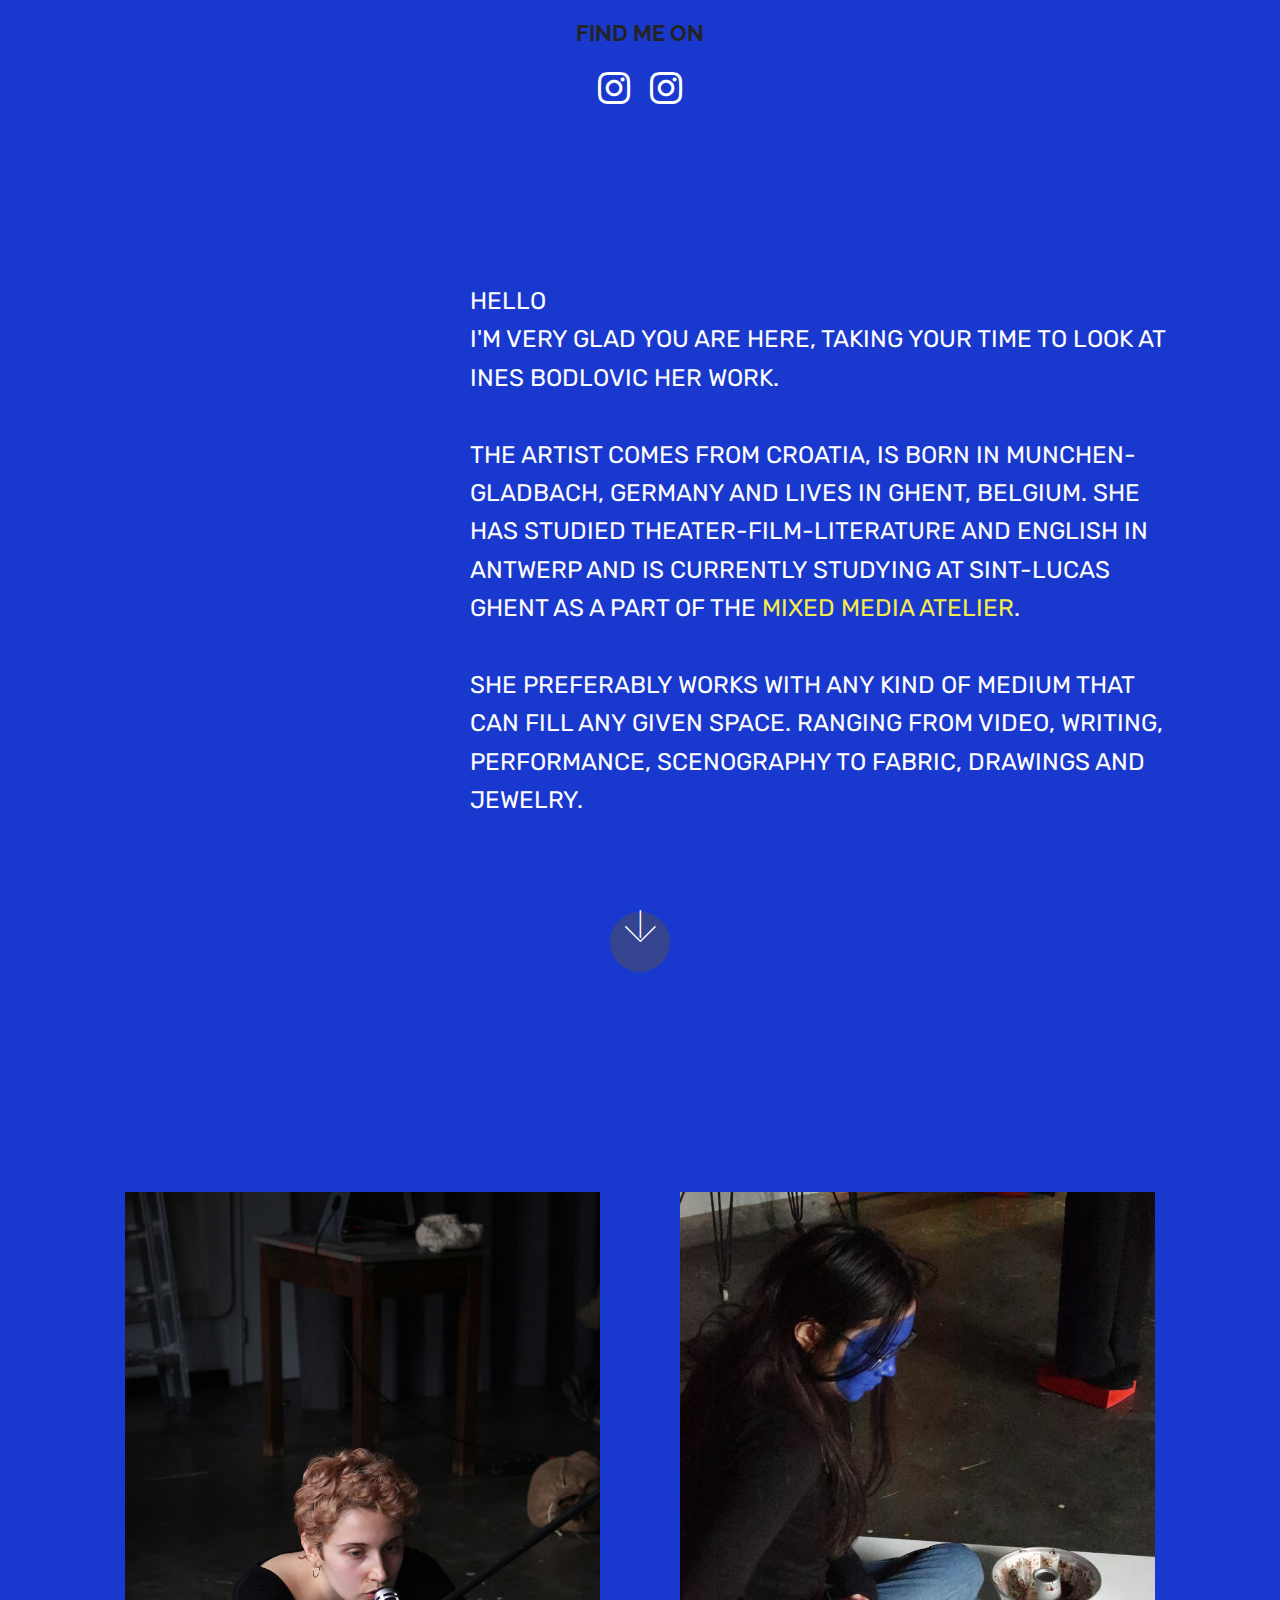
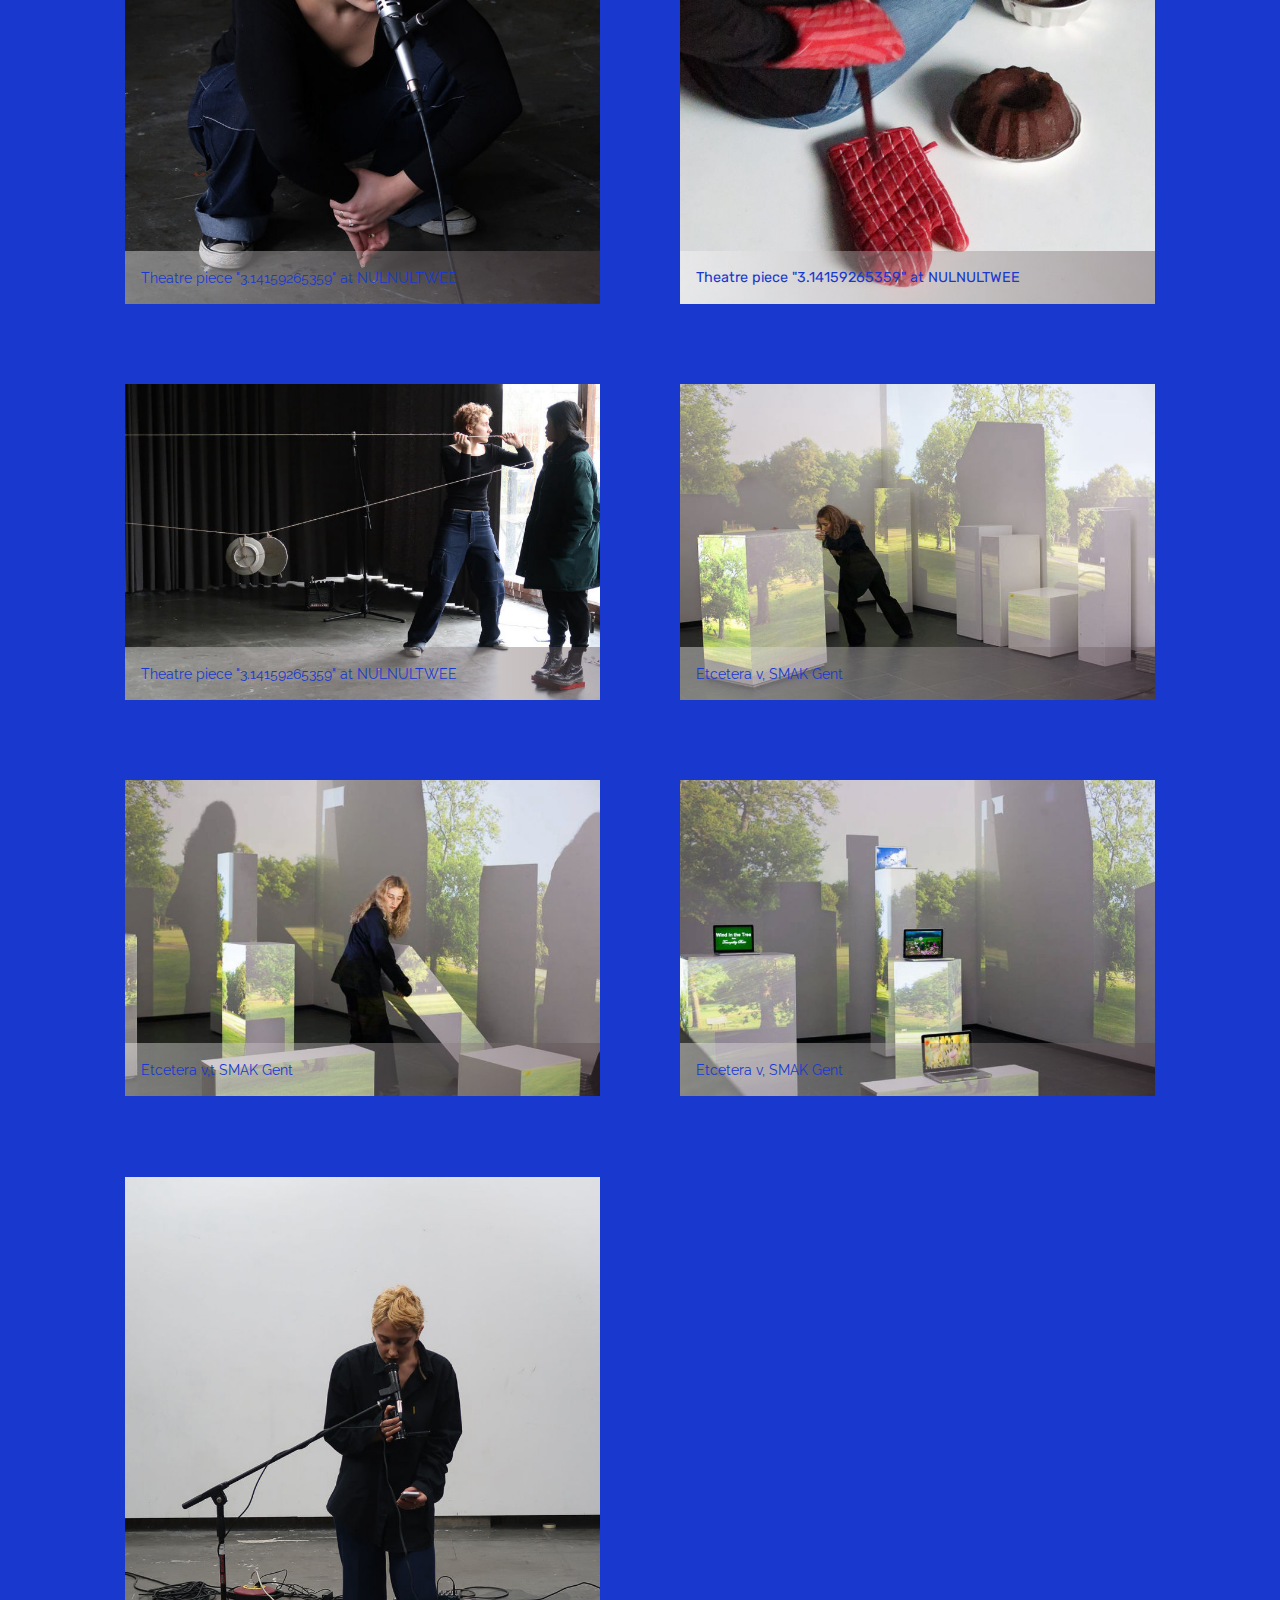
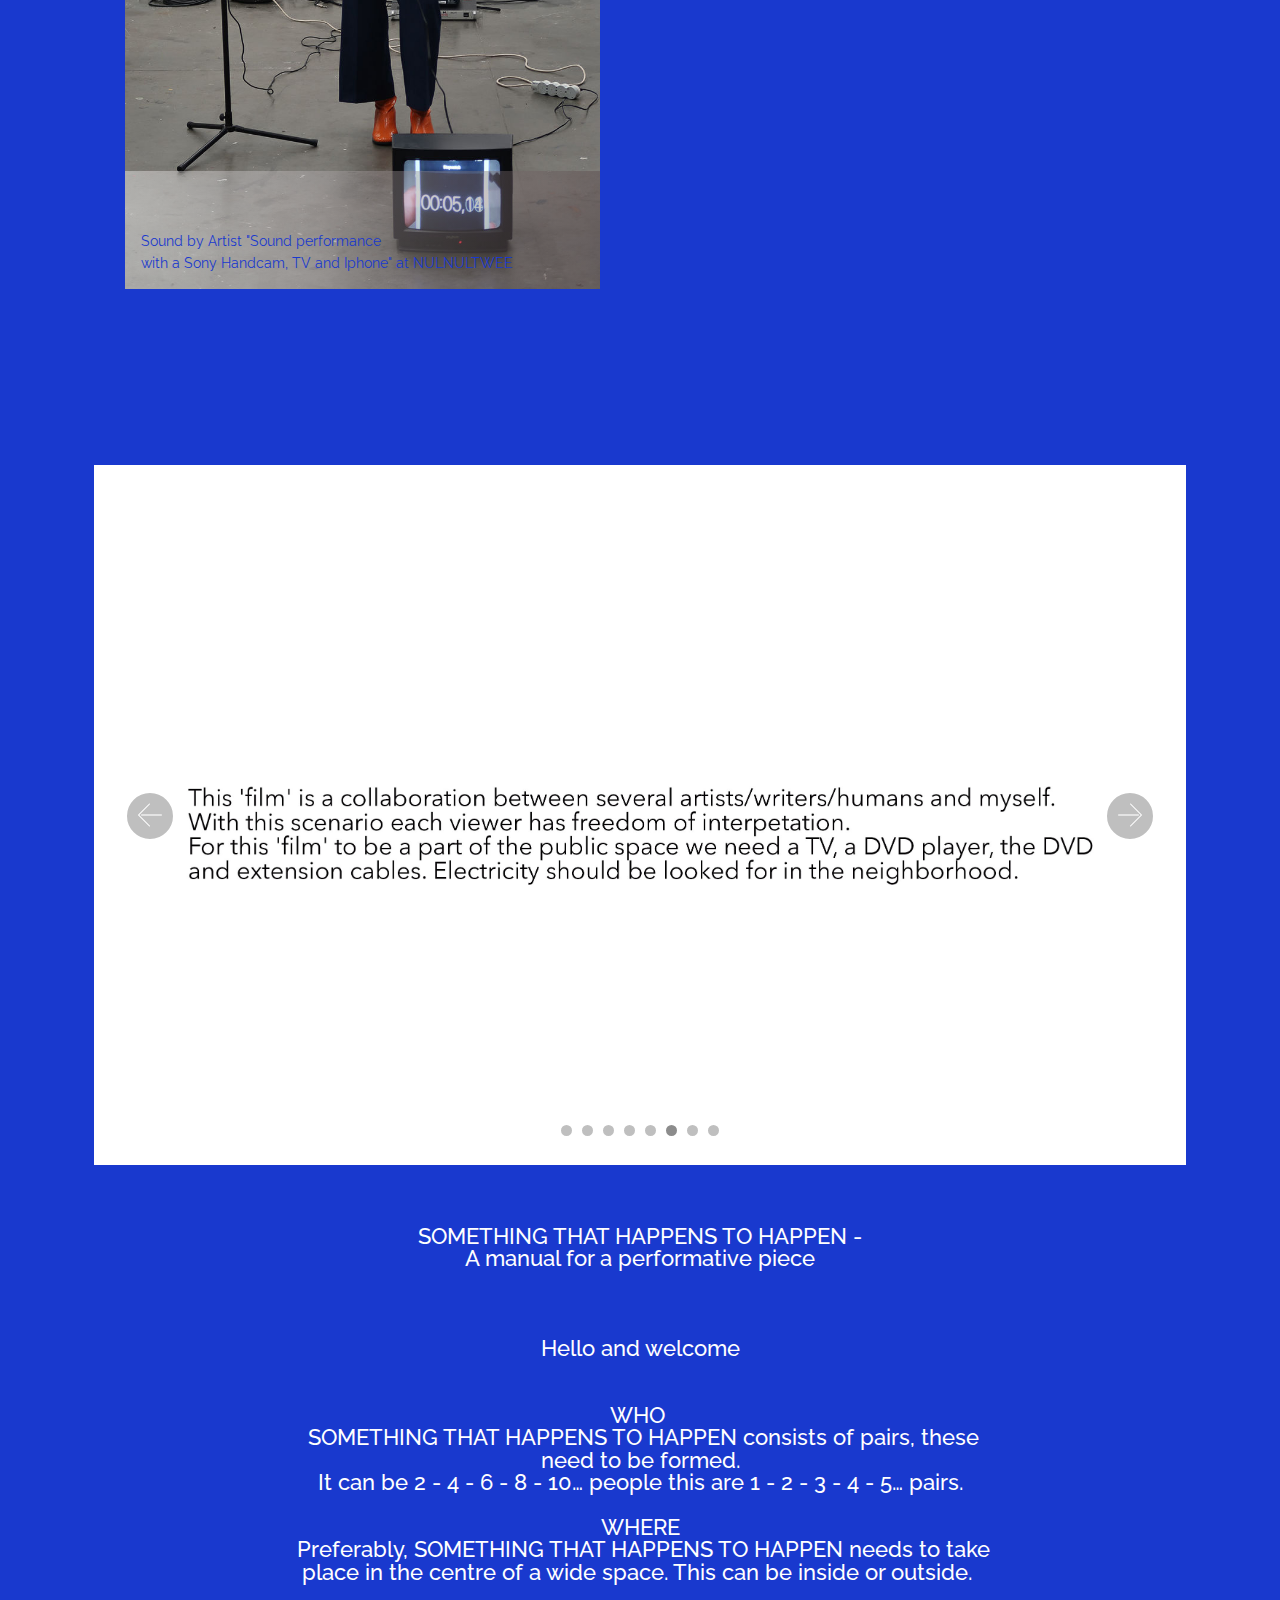
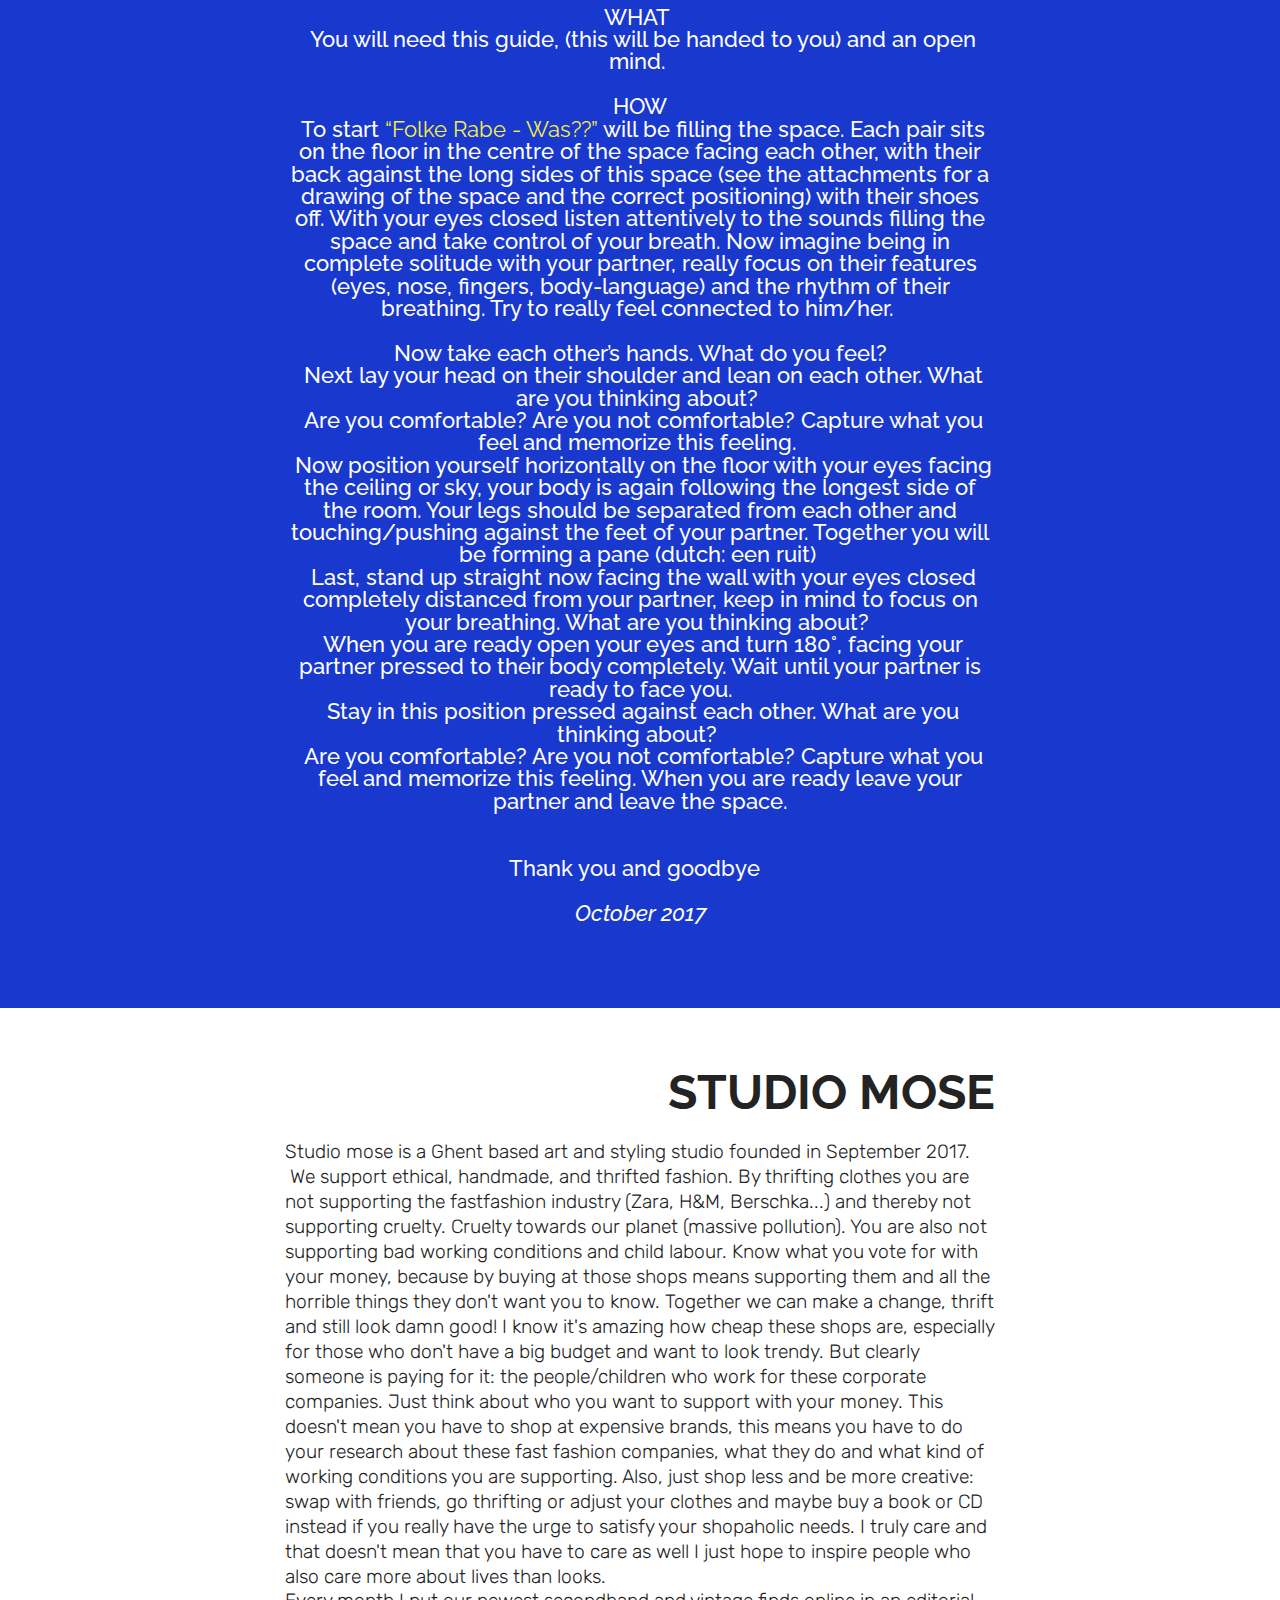
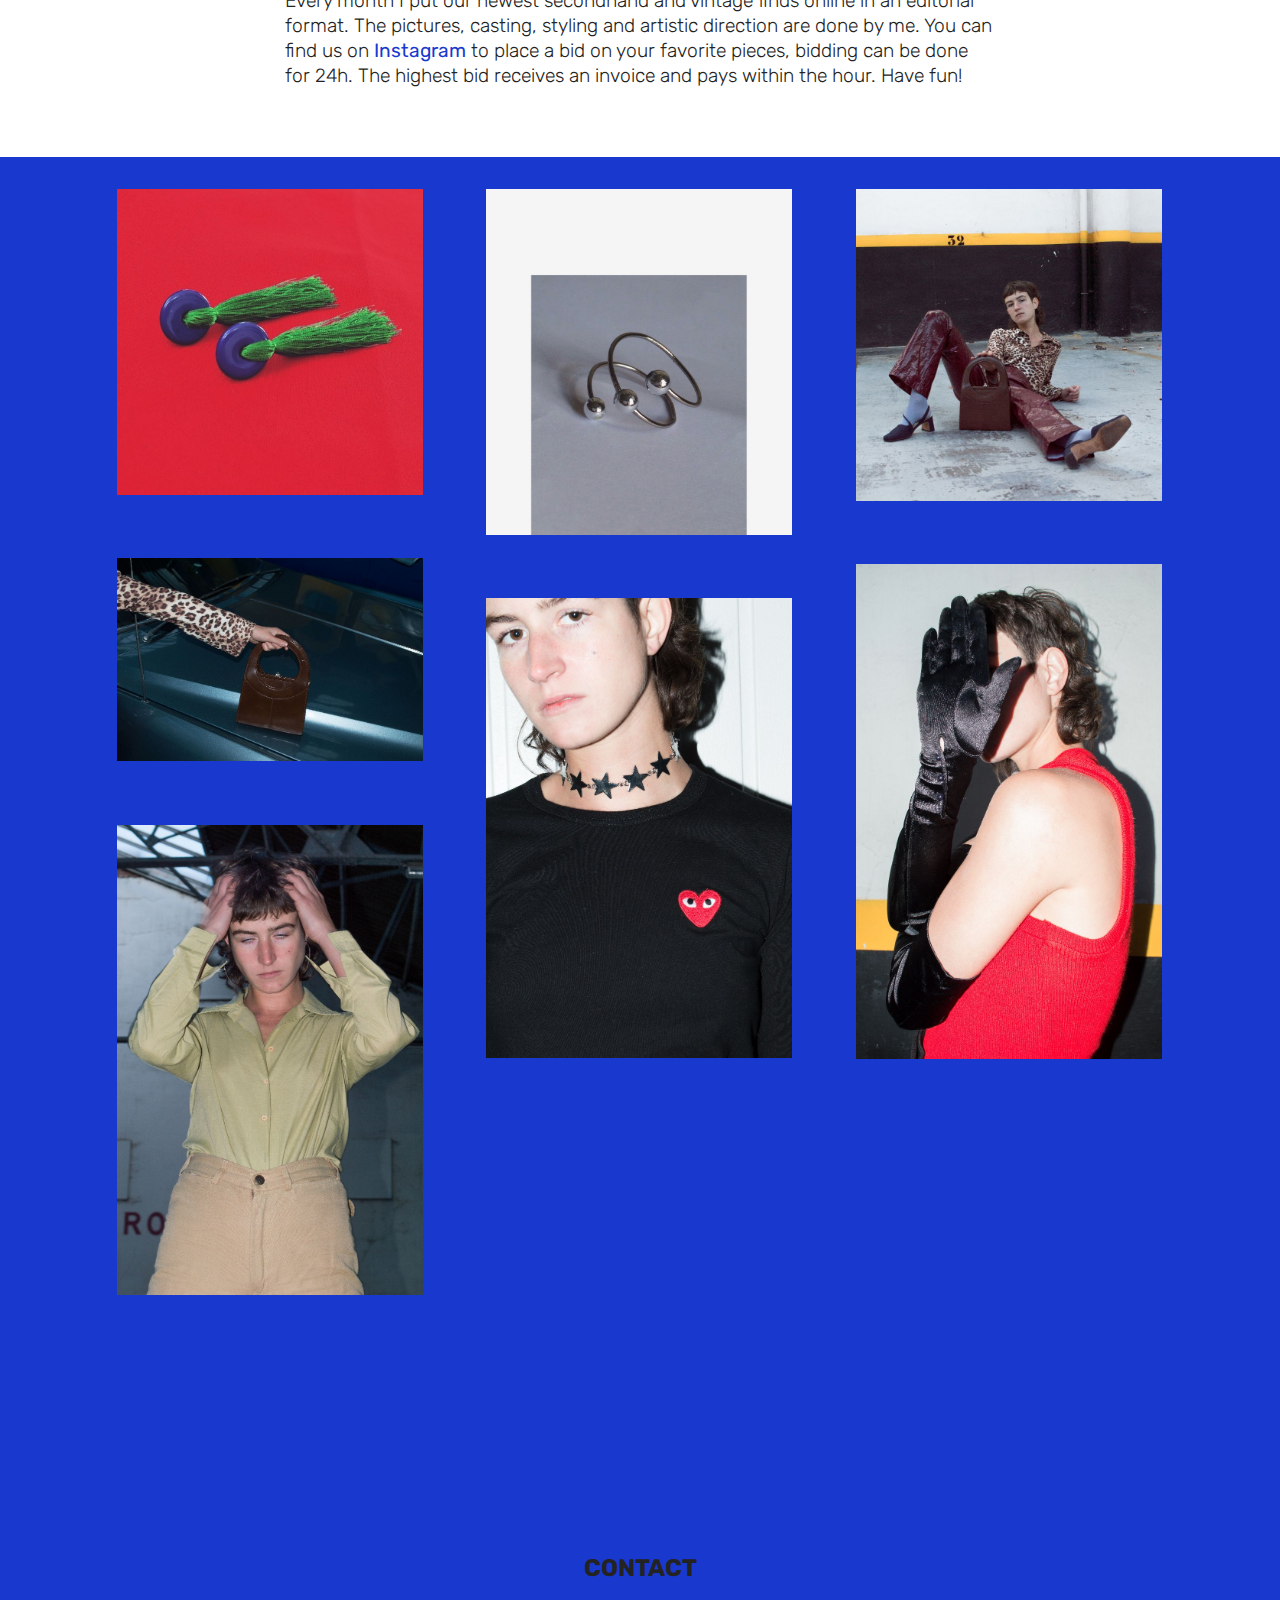
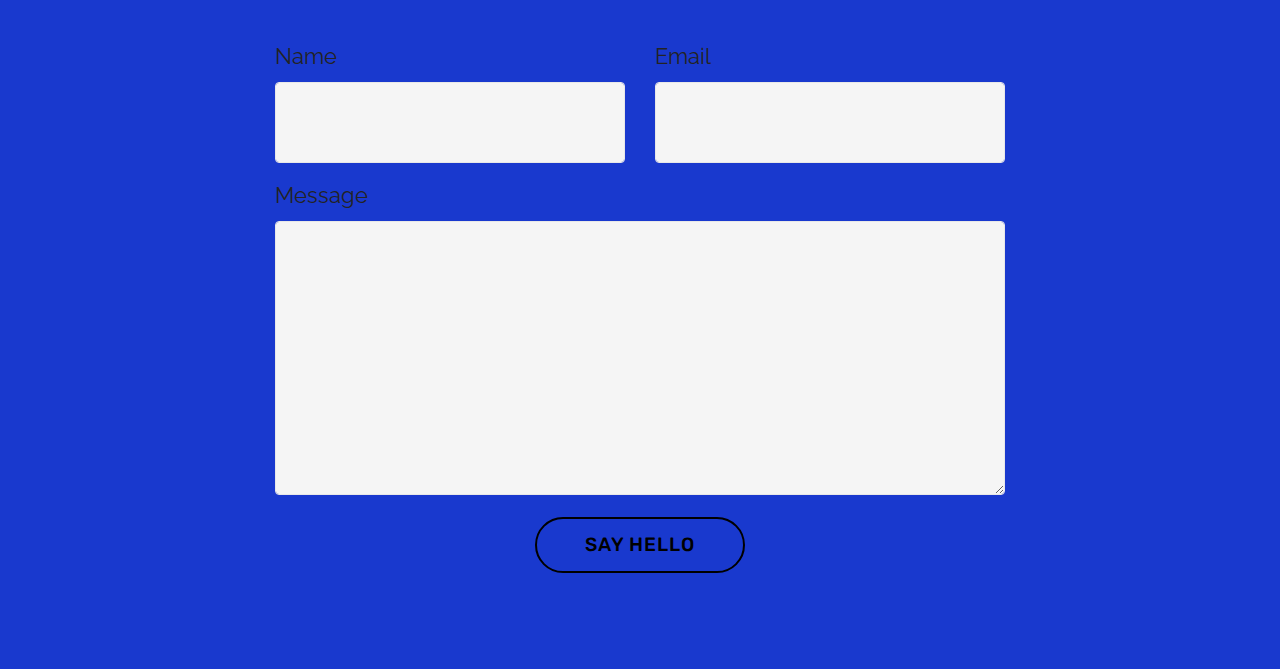
==== index.html @ 56648a01 "create github pages" ====
<!DOCTYPE html>
<html >
<head>
  <!-- Site made with Mobirise Website Builder v4.6.6, https://mobirise.com -->
  <meta charset="UTF-8">
  <meta http-equiv="X-UA-Compatible" content="IE=edge">
  <meta name="generator" content="Mobirise v4.6.6, mobirise.com">
  <meta name="viewport" content="width=device-width, initial-scale=1, minimum-scale=1">
  <link rel="shortcut icon" href="assets/images/logo4.png" type="image/x-icon">
  <meta name="description" content="">
  <title>Home</title>
  <link rel="stylesheet" href="assets/web/assets/mobirise-icons/mobirise-icons.css">
  <link rel="stylesheet" href="assets/tether/tether.min.css">
  <link rel="stylesheet" href="assets/bootstrap/css/bootstrap.min.css">
  <link rel="stylesheet" href="assets/bootstrap/css/bootstrap-grid.min.css">
  <link rel="stylesheet" href="assets/bootstrap/css/bootstrap-reboot.min.css">
  <link rel="stylesheet" href="assets/socicon/css/styles.css">
  <link rel="stylesheet" href="assets/theme/css/style.css">
  <link rel="stylesheet" href="assets/gallery/style.css">
  <link rel="stylesheet" href="assets/mobirise/css/mbr-additional.css" type="text/css">
  
  
  
</head>
<body>

<!-- Google Analytics -->
<!-- Global site tag (gtag.js) - Google Analytics -->
<script async src="https://www.googletagmanager.com/gtag/js?id=UA-115319842-1"></script>
<script>
  window.dataLayer = window.dataLayer || [];
  function gtag(){dataLayer.push(arguments);}
  gtag('js', new Date());

  gtag('config', 'UA-115319842-1');
</script>

<!-- /Google Analytics -->


  <section class="cid-qA8oO1iUuz" id="social-buttons2-r">

    

    

    <div class="container">
        <div class="media-container-row">
            <div class="col-md-8 align-center">
                <h2 class="pb-3 mbr-fonts-style display-7">
                    <br><strong>FIND ME ON</strong></h2>
                <div class="social-list pl-0 mb-0">
                    <a href="https://www.instagram.com/inesbodlovic/" target="_blank">
                        <span class="px-2 mbr-iconfont mbr-iconfont-social socicon-instagram socicon"></span>
                    </a>
                    <a href="https://www.instagram.com/studiomose/" target="_blank">
                        <span class="px-2 mbr-iconfont mbr-iconfont-social socicon-instagram socicon"></span>
                    </a>
                    <a href="https://instagram.com/mobirise" target="_blank">
                        
                    </a>
                    <a href="https://www.youtube.com/c/mobirise" target="_blank">
                        
                    </a>
                    <a href="https://plus.google.com/u/0/+Mobirise" target="_blank">
                        
                    </a>
                    <a href="https://www.behance.net/Mobirise" target="_blank">
                        
                    </a>
                </div>
            </div>
        </div>
    </div>
</section>

<section class="engine"><a href="https://mobirise.ws/i">build own website</a></section><section class="header10 cid-qA8nfMpAdl mbr-fullscreen" id="header10-p">

    

    

    <div class="container">
        <div class="media-container-column mbr-white col-lg-8 col-md-10 ml-auto">
            
            
            <p class="mbr-text align-right pb-3 mbr-fonts-style display-5">HELLO<br>I'M VERY GLAD YOU ARE HERE, TAKING YOUR TIME TO LOOK AT INES BODLOVIC HER WORK.  <br><br>THE ARTIST COMES FROM CROATIA, IS BORN IN MUNCHEN-GLADBACH, GERMANY AND LIVES IN GHENT, BELGIUM. SHE HAS STUDIED THEATER-FILM-LITERATURE AND ENGLISH IN ANTWERP AND IS CURRENTLY STUDYING AT SINT-LUCAS GHENT AS A PART OF THE <a href="http://www.lucamixedmediagent.be/" target="_blank" class="text-success">MIXED MEDIA ATELIER</a>. <br><br>SHE PREFERABLY WORKS WITH ANY KIND OF MEDIUM THAT CAN FILL ANY GIVEN SPACE. RANGING FROM VIDEO, WRITING, PERFORMANCE, SCENOGRAPHY TO FABRIC, DRAWINGS AND JEWELRY.&nbsp;</p>
            
        </div>
    </div>

    <div class="mbr-arrow hidden-sm-down" aria-hidden="true">
        <a href="#next">
            <i class="mbri-down mbr-iconfont"></i>
        </a>
    </div>
</section>

<section class="mbr-gallery mbr-slider-carousel cid-qMdakznglM" id="gallery2-y">

    

    <div class="container">
        <div><!-- Filter --><!-- Gallery --><div class="mbr-gallery-row"><div class="mbr-gallery-layout-default"><div><div><div class="mbr-gallery-item mbr-gallery-item--p5" data-video-url="false" data-tags="Animated"><div href="#lb-gallery2-y" data-slide-to="0" data-toggle="modal"><img src="assets/images/juryjanuari3-800x1200.jpg" alt=""><span class="icon-focus"></span><span class="mbr-gallery-title mbr-fonts-style display-7">Theatre piece "3.14159265359" at NULNULTWEE</span></div></div><div class="mbr-gallery-item mbr-gallery-item--p5" data-video-url="false" data-tags="Animated"><div href="#lb-gallery2-y" data-slide-to="1" data-toggle="modal"><img src="assets/images/juryjanuari2-800x1200.jpg" alt=""><span class="icon-focus"></span><span class="mbr-gallery-title mbr-fonts-style display-5">Theatre piece "3.14159265359" at NULNULTWEE</span></div></div><div class="mbr-gallery-item mbr-gallery-item--p5" data-video-url="false" data-tags="Animated"><div href="#lb-gallery2-y" data-slide-to="2" data-toggle="modal"><img src="assets/images/juryjanuari-800x533.jpg" alt=""><span class="icon-focus"></span><span class="mbr-gallery-title mbr-fonts-style display-7">Theatre piece "3.14159265359" at NULNULTWEE</span></div></div><div class="mbr-gallery-item mbr-gallery-item--p5" data-video-url="false" data-tags="Animated"><div href="#lb-gallery2-y" data-slide-to="3" data-toggle="modal"><img src="assets/images/smak1-800x533.jpg" alt=""><span class="icon-focus"></span><span class="mbr-gallery-title mbr-fonts-style display-7">Etcetera v, SMAK Gent</span></div></div><div class="mbr-gallery-item mbr-gallery-item--p5" data-video-url="false" data-tags="Animated"><div href="#lb-gallery2-y" data-slide-to="4" data-toggle="modal"><img src="assets/images/smak2-800x533.jpg" alt=""><span class="icon-focus"></span><span class="mbr-gallery-title mbr-fonts-style display-7">Etcetera v,t SMAK Gent</span></div></div><div class="mbr-gallery-item mbr-gallery-item--p5" data-video-url="false" data-tags="Animated"><div href="#lb-gallery2-y" data-slide-to="5" data-toggle="modal"><img src="assets/images/smak3-800x533.jpg" alt=""><span class="icon-focus"></span><span class="mbr-gallery-title mbr-fonts-style display-7">Etcetera v, SMAK Gent</span></div></div><div class="mbr-gallery-item mbr-gallery-item--p5" data-video-url="false" data-tags="Animated"><div href="#lb-gallery2-y" data-slide-to="6" data-toggle="modal"><img src="assets/images/sba-800x1200.jpg" alt=""><span class="icon-focus"></span><span class="mbr-gallery-title mbr-fonts-style display-7"><br><br>Sound by Artist "Sound performance <br>with a Sony Handcam, TV and Iphone" at NULNULTWEE</span></div></div></div></div><div class="clearfix"></div></div></div><!-- Lightbox --><div data-app-prevent-settings="" class="mbr-slider modal fade carousel slide" tabindex="-1" data-keyboard="true" data-interval="false" id="lb-gallery2-y"><div class="modal-dialog"><div class="modal-content"><div class="modal-body"><div class="carousel-inner"><div class="carousel-item"><img src="assets/images/juryjanuari3.jpg" alt=""></div><div class="carousel-item"><img src="assets/images/juryjanuari2.jpg" alt=""></div><div class="carousel-item"><img src="assets/images/juryjanuari.jpg" alt=""></div><div class="carousel-item"><img src="assets/images/smak1.jpg" alt=""></div><div class="carousel-item"><img src="assets/images/smak2.jpg" alt=""></div><div class="carousel-item"><img src="assets/images/smak3.jpg" alt=""></div><div class="carousel-item active"><img src="assets/images/sba.jpg" alt=""></div></div><a class="carousel-control carousel-control-prev" role="button" data-slide="prev" href="#lb-gallery2-y"><span class="mbri-left mbr-iconfont" aria-hidden="true"></span><span class="sr-only">Previous</span></a><a class="carousel-control carousel-control-next" role="button" data-slide="next" href="#lb-gallery2-y"><span class="mbri-right mbr-iconfont" aria-hidden="true"></span><span class="sr-only">Next</span></a><a class="close" href="#" role="button" data-dismiss="modal"><span class="sr-only">Close</span></a></div></div></div></div></div>
    </div>

</section>

<section class="carousel slide cid-qA8peJsNyT" data-interval="false" id="slider2-t">

    
    <div class="container content-slider">
        <div class="content-slider-wrap">
            <div><div class="mbr-slider slide carousel" data-pause="true" data-keyboard="false" data-ride="false" data-interval="false"><ol class="carousel-indicators"><li data-app-prevent-settings="" data-target="#slider2-t" data-slide-to="0"></li><li data-app-prevent-settings="" data-target="#slider2-t" data-slide-to="1"></li><li data-app-prevent-settings="" data-target="#slider2-t" data-slide-to="2"></li><li data-app-prevent-settings="" data-target="#slider2-t" data-slide-to="3"></li><li data-app-prevent-settings="" data-target="#slider2-t" data-slide-to="4"></li><li data-app-prevent-settings="" data-target="#slider2-t" class=" active" data-slide-to="5"></li><li data-app-prevent-settings="" data-target="#slider2-t" data-slide-to="6"></li><li data-app-prevent-settings="" data-target="#slider2-t" data-slide-to="7"></li></ol><div class="carousel-inner" role="listbox"><div class="carousel-item slider-fullscreen-image" data-bg-video-slide="false" style="background-image: url(assets/images/pinkjuist.jpg);"><div class="container container-slide"><div class="image_wrapper"><img src="assets/images/pinkjuist.jpg"><div class="carousel-caption justify-content-center"><div class="col-10 align-center"></div></div></div></div></div><div class="carousel-item slider-fullscreen-image" data-bg-video-slide="false" style="background-image: url(assets/images/publicspace.jpg);"><div class="container container-slide"><div class="image_wrapper"><img src="assets/images/publicspace.jpg"><div class="carousel-caption justify-content-center"><div class="col-10 align-center"></div></div></div></div></div><div class="carousel-item slider-fullscreen-image" data-bg-video-slide="false" style="background-image: url(assets/images/poly.jpg);"><div class="container container-slide"><div class="image_wrapper"><img src="assets/images/poly.jpg"><div class="carousel-caption justify-content-center"><div class="col-10 align-center"></div></div></div></div></div><div class="carousel-item slider-fullscreen-image" data-bg-video-slide="false" style="background-image: url(assets/images/asculpt-4.jpg);"><div class="container container-slide"><div class="image_wrapper"><img src="assets/images/asculpt-4.jpg"><div class="carousel-caption justify-content-center"><div class="col-10 align-center"></div></div></div></div></div><div class="carousel-item slider-fullscreen-image" data-bg-video-slide="https://www.youtube.com/watch?v=MtlwwwKR7YM&amp;t=4s"><div class="mbr-overlay" style="opacity: 0; background-color: rgb(25, 57, 206);"></div><div class="container container-slide"><div class="image_wrapper"><img src="assets/images/2.jpg" style="opacity: 0;"><div class="carousel-caption justify-content-center"><div class="col-10 align-center"></div></div></div></div></div><div class="carousel-item slider-fullscreen-image active" data-bg-video-slide="false" style="background-image: url(assets/images/thisfilm-3.jpg);"><div class="container container-slide"><div class="image_wrapper"><img src="assets/images/thisfilm-3.jpg"><div class="carousel-caption justify-content-center"><div class="col-10 align-center"></div></div></div></div></div><div class="carousel-item slider-fullscreen-image" data-bg-video-slide="false" style="background-image: url(assets/images/bran.jpg);"><div class="container container-slide"><div class="image_wrapper"><div class="mbr-overlay" style="opacity: 0; background-color: rgb(25, 57, 206);"></div><img src="assets/images/bran.jpg"><div class="carousel-caption justify-content-center"><div class="col-10 align-center"></div></div></div></div></div><div class="carousel-item slider-fullscreen-image" data-bg-video-slide="false" style="background-image: url(assets/images/onions-2.jpg);"><div class="container container-slide"><div class="image_wrapper"><div class="mbr-overlay" style="opacity: 0; background-color: rgb(25, 57, 206);"></div><img src="assets/images/onions-2.jpg"><div class="carousel-caption justify-content-center"><div class="col-10 align-center"></div></div></div></div></div></div><a data-app-prevent-settings="" class="carousel-control carousel-control-prev" role="button" data-slide="prev" href="#slider2-t"><span aria-hidden="true" class="mbri-left mbr-iconfont"></span><span class="sr-only">Previous</span></a><a data-app-prevent-settings="" class="carousel-control carousel-control-next" role="button" data-slide="next" href="#slider2-t"><span aria-hidden="true" class="mbri-right mbr-iconfont"></span><span class="sr-only">Next</span></a></div></div> 
        </div>
    </div>
</section>

<section class="mbr-section content4 cid-qA8nPBteeD" id="content4-q">

    

    <div class="container">
        <div class="media-container-row">
            <div class="title col-12 col-md-8">
                <h2 class="align-center pb-3 mbr-fonts-style display-7">SOMETHING THAT HAPPENS TO HAPPEN -<div>A manual for a performative piece</div><div><br></div><div><br></div><div><br></div><div>Hello and welcome</div><div><br></div><div><br></div><div>WHO&nbsp;</div><div>&nbsp;SOMETHING THAT HAPPENS TO HAPPEN consists of pairs, these need to be formed.</div><div>&nbsp;It can be 2 - 4 - 6 - 8 - 10… people this are 1 - 2 - 3 - 4 - 5… pairs.&nbsp;</div><div><span class="Apple-tab-span" style="white-space:pre">	</span></div><div>WHERE</div><div>&nbsp;Preferably, SOMETHING THAT HAPPENS TO HAPPEN needs to take place in the centre of a wide space. This can be inside or outside.&nbsp;</div><div><br></div><div>WHAT&nbsp;</div><div>&nbsp;You will need this guide, (this will be handed to you) and an open mind.&nbsp;</div><div><br></div><div>HOW</div><div>&nbsp;To start <a href="https://www.youtube.com/watch?v=0JFs5-XgrC0" target="_blank" class="text-success">“Folke Rabe - Was??”</a> will be filling the space. Each pair sits on the floor in the centre of the space facing each other, with their back against the long sides of this space (see the attachments for a drawing of the space and the correct positioning) with their shoes off. With your eyes closed listen attentively to the sounds filling the space and take control of your breath. Now imagine being in complete solitude with your partner, really focus on their features (eyes, nose, fingers, body-language) and the rhythm of their breathing. Try to really feel connected to him/her.&nbsp;</div><div><span class="Apple-tab-span" style="white-space:pre">	</span></div><div>&nbsp;Now take each other’s hands. What do you feel?&nbsp;</div><div>&nbsp;Next lay your head on their shoulder and lean on each other. What are you thinking about?&nbsp;</div><div>&nbsp;Are you comfortable? Are you not comfortable? Capture what you feel and memorize this feeling.&nbsp;</div><div>&nbsp;Now position yourself horizontally on the floor with your eyes facing the ceiling or sky, your body is again following the longest side of the room. Your legs should be separated from each other and touching/pushing against the feet of your partner. Together you will be forming a pane (dutch: een ruit)&nbsp;</div><div>&nbsp;Last, stand up straight now facing the wall with your eyes closed completely distanced from your partner, keep in mind to focus on your breathing. What are you thinking about?&nbsp;</div><div>&nbsp;When you are ready open your eyes and turn 180°, facing your partner pressed to their body completely. Wait until your partner is ready to face you.</div><div>&nbsp;Stay in this position pressed against each other. What are you thinking about?&nbsp;</div><div>&nbsp;Are you comfortable? Are you not comfortable? Capture what you feel and memorize this feeling. When you are ready leave your partner and leave the space.</div><div><br></div><div><br></div><div>Thank you and goodbye &nbsp;</div><div><br></div><div><em>October 2017</em></div></h2>
                <h3 class="mbr-section-subtitle align-center mbr-light mbr-fonts-style display-5"></h3>
                
            </div>
        </div>
    </div>
</section>

<section class="mbr-section content4 cid-qAN1Tguhls" id="content4-x">

    

    <div class="container">
        <div class="media-container-row">
            <div class="title col-12 col-md-8">
                <h2 class="align-center pb-3 mbr-fonts-style display-2"><strong>
                    STUDIO MOSE</strong></h2>
                <h3 class="mbr-section-subtitle align-center mbr-light mbr-fonts-style display-4">Studio mose is a Ghent based art and styling studio founded in September 2017. &nbsp;We support ethical, handmade, and thrifted fashion. By thrifting clothes you are not supporting the fastfashion industry (Zara, H&amp;M, Berschka...) and thereby not supporting cruelty. Cruelty towards our planet (massive pollution). You are also not supporting bad working conditions and child labour. Know what you vote for with your money, because by buying at those shops means supporting them and all the horrible things they don't want you to know. Together we can make a change, thrift and still look damn good! I know it's amazing how cheap these shops are, especially for those who don't have a big budget and want to look trendy. But clearly someone is paying for it: the people/children who work for these corporate companies. Just think about who you want to support with your money. This doesn't mean you have to shop at expensive brands, this means you have to do your research about these fast fashion companies, what they do and what kind of working conditions you are supporting. Also, just shop less and be more creative: swap with friends, go thrifting or adjust your clothes and maybe buy a book or CD instead if you really have the urge to satisfy your shopaholic needs. I truly care and that doesn't mean that you have to care as well I just hope to inspire people who also care more about lives than looks.&nbsp;<br>Every month I put our newest secondhand and vintage finds online in an editorial format. The pictures, casting, styling and artistic direction are done by me. You can find us on <a href="https://www.instagram.com/studiomose/">Instagram</a>&nbsp;to place a bid on your favorite pieces, bidding can be done for 24h. The highest bid receives an invoice and pays within the hour. Have fun!</h3>
                
            </div>
        </div>
    </div>
</section>

<section class="mbr-gallery mbr-slider-carousel cid-qA8sPC4NAP" id="gallery2-v">

    

    <div class="container">
        <div><!-- Filter --><!-- Gallery --><div class="mbr-gallery-row"><div class="mbr-gallery-layout-default"><div><div><div class="mbr-gallery-item mbr-gallery-item--p4" data-video-url="false" data-tags="Awesome"><div href="#lb-gallery2-v" data-slide-to="0" data-toggle="modal"><img src="assets/images/schermafbeelding-2017-11-12-om-20.53.30-470x469.png" alt=""><span class="icon-focus"></span></div></div><div class="mbr-gallery-item mbr-gallery-item--p4" data-video-url="false" data-tags="Responsive"><div href="#lb-gallery2-v" data-slide-to="1" data-toggle="modal"><img src="assets/images/schermafbeelding-2017-11-05-om-21.02.18-452x511.png" alt=""><span class="icon-focus"></span></div></div><div class="mbr-gallery-item mbr-gallery-item--p4" data-video-url="false" data-tags="Responsive"><div href="#lb-gallery2-v" data-slide-to="2" data-toggle="modal"><img src="assets/images/dsc-1008-800x815.jpg" alt=""><span class="icon-focus"></span></div></div><div class="mbr-gallery-item mbr-gallery-item--p4" data-video-url="false" data-tags="Responsive"><div href="#lb-gallery2-v" data-slide-to="3" data-toggle="modal"><img src="assets/images/dsc-1025-800x531.jpg" alt=""><span class="icon-focus"></span></div></div><div class="mbr-gallery-item mbr-gallery-item--p4" data-video-url="false" data-tags="Responsive"><div href="#lb-gallery2-v" data-slide-to="4" data-toggle="modal"><img src="assets/images/dsc-1123-800x1293.jpg" alt=""><span class="icon-focus"></span></div></div><div class="mbr-gallery-item mbr-gallery-item--p4" data-video-url="false" data-tags="Responsive"><div href="#lb-gallery2-v" data-slide-to="5" data-toggle="modal"><img src="assets/images/dsc-1228-800x1203.jpg" alt=""><span class="icon-focus"></span></div></div><div class="mbr-gallery-item mbr-gallery-item--p4" data-video-url="false" data-tags="Awesome"><div href="#lb-gallery2-v" data-slide-to="6" data-toggle="modal"><img src="assets/images/dsc-1191-800x1229.jpg" alt=""><span class="icon-focus"></span></div></div></div></div><div class="clearfix"></div></div></div><!-- Lightbox --><div data-app-prevent-settings="" class="mbr-slider modal fade carousel slide" tabindex="-1" data-keyboard="true" data-interval="false" id="lb-gallery2-v"><div class="modal-dialog"><div class="modal-content"><div class="modal-body"><div class="carousel-inner"><div class="carousel-item"><img src="assets/images/schermafbeelding-2017-11-12-om-20.53.30.png" alt=""></div><div class="carousel-item"><img src="assets/images/schermafbeelding-2017-11-05-om-21.02.18.png" alt=""></div><div class="carousel-item"><img src="assets/images/dsc-1008.jpg" alt=""></div><div class="carousel-item"><img src="assets/images/dsc-1025.jpg" alt=""></div><div class="carousel-item"><img src="assets/images/dsc-1123.jpg" alt=""></div><div class="carousel-item"><img src="assets/images/dsc-1228.jpg" alt=""></div><div class="carousel-item active"><img src="assets/images/dsc-1191.jpg" alt=""></div></div><a class="carousel-control carousel-control-prev" role="button" data-slide="prev" href="#lb-gallery2-v"><span class="mbri-left mbr-iconfont" aria-hidden="true"></span><span class="sr-only">Previous</span></a><a class="carousel-control carousel-control-next" role="button" data-slide="next" href="#lb-gallery2-v"><span class="mbri-right mbr-iconfont" aria-hidden="true"></span><span class="sr-only">Next</span></a><a class="close" href="#" role="button" data-dismiss="modal"><span class="sr-only">Close</span></a></div></div></div></div></div>
    </div>

</section>

<section class="mbr-section form1 cid-qA8wFR59ZG" id="form1-w">

    

    
    <div class="container">
        <div class="row justify-content-center">
            <div class="title col-12 col-lg-8">
                
                <h3 class="mbr-section-subtitle align-center mbr-light pb-3 mbr-fonts-style display-5"><strong>
                    CONTACT</strong></h3>
            </div>
        </div>
    </div>
    <div class="container">
        <div class="row justify-content-center">
            <div class="media-container-column col-lg-8" data-form-type="formoid">
                    <div data-form-alert="" hidden="">Thanks for filling out the form!</div>
            
                    <form class="mbr-form" action="https://mobirise.com/" method="post" data-form-title="Mobirise Form"><input type="hidden" name="email" data-form-email="true" value="TA2KGFSdkP3jWgQ3oDpKCx8wedn4lfmNhvHDEQ27Qruc9ENgtw2Epm0JeCwqc23+xGUMHhhlsy4J65I0pJmHTLXTZIHCdM0vfRMnk4uOr5b7F0QvOMF/d1bwT8euKkm1" data-form-field="Email">
                        <div class="row row-sm-offset">
                            <div class="col-md-4 multi-horizontal" data-for="name">
                                <div class="form-group">
                                    <label class="form-control-label mbr-fonts-style display-7" for="name-form1-w">Name</label>
                                    <input type="text" class="form-control" name="name" data-form-field="Name" required="" id="name-form1-w">
                                </div>
                            </div>
                            <div class="col-md-4 multi-horizontal" data-for="email">
                                <div class="form-group">
                                    <label class="form-control-label mbr-fonts-style display-7" for="email-form1-w">Email</label>
                                    <input type="email" class="form-control" name="email" data-form-field="Email" required="" id="email-form1-w">
                                </div>
                            </div>
                            
                        </div>
                        <div class="form-group" data-for="message">
                            <label class="form-control-label mbr-fonts-style display-7" for="message-form1-w">Message</label>
                            <textarea type="text" class="form-control" name="message" rows="7" data-form-field="Message" id="message-form1-w"></textarea>
                        </div>
            
                        <span class="input-group-btn"><button href="" type="submit" class="btn btn-form btn-black-outline display-4">SAY HELLO</button></span>
                    </form>
            </div>
        </div>
    </div>
</section>


  <script src="assets/web/assets/jquery/jquery.min.js"></script>
  <script src="assets/popper/popper.min.js"></script>
  <script src="assets/tether/tether.min.js"></script>
  <script src="assets/bootstrap/js/bootstrap.min.js"></script>
  <script src="assets/smoothscroll/smooth-scroll.js"></script>
  <script src="assets/sociallikes/social-likes.js"></script>
  <script src="assets/masonry/masonry.pkgd.min.js"></script>
  <script src="assets/imagesloaded/imagesloaded.pkgd.min.js"></script>
  <script src="assets/bootstrapcarouselswipe/bootstrap-carousel-swipe.js"></script>
  <script src="assets/vimeoplayer/jquery.mb.vimeo_player.js"></script>
  <script src="assets/ytplayer/jquery.mb.ytplayer.min.js"></script>
  <script src="assets/theme/js/script.js"></script>
  <script src="assets/slidervideo/script.js"></script>
  <script src="assets/formoid/formoid.min.js"></script>
  <script src="assets/gallery/player.min.js"></script>
  <script src="assets/gallery/script.js"></script>
  
  
</body>
</html>
---- assets/web/assets/mobirise-icons/mobirise-icons.css ----
@font-face {
  font-family: 'MobiriseIcons';
  src:  url('mobirise-icons.eot?spat4u');
  src:  url('mobirise-icons.eot?spat4u#iefix') format('embedded-opentype'),
    url('mobirise-icons.ttf?spat4u') format('truetype'),
    url('mobirise-icons.woff?spat4u') format('woff'),
    url('mobirise-icons.svg?spat4u#MobiriseIcons') format('svg');
  font-weight: normal;
  font-style: normal;
}

[class^="mbri-"], [class*=" mbri-"] {
  /* use !important to prevent issues with browser extensions that change fonts */
  font-family: MobiriseIcons !important;
  speak: none;
  font-style: normal;
  font-weight: normal;
  font-variant: normal;
  text-transform: none;
  line-height: 1;

  /* Better Font Rendering =========== */
  -webkit-font-smoothing: antialiased;
  -moz-osx-font-smoothing: grayscale;
}

.mbri-add-submenu:before {
  content: "\e900";
}
.mbri-alert:before {
  content: "\e901";
}
.mbri-align-center:before {
  content: "\e902";
}
.mbri-align-justify:before {
  content: "\e903";
}
.mbri-align-left:before {
  content: "\e904";
}
.mbri-align-right:before {
  content: "\e905";
}
.mbri-android:before {
  content: "\e906";
}
.mbri-apple:before {
  content: "\e907";
}
.mbri-arrow-down:before {
  content: "\e908";
}
.mbri-arrow-next:before {
  content: "\e909";
}
.mbri-arrow-prev:before {
  content: "\e90a";
}
.mbri-arrow-up:before {
  content: "\e90b";
}
.mbri-bold:before {
  content: "\e90c";
}
.mbri-bookmark:before {
  content: "\e90d";
}
.mbri-bootstrap:before {
  content: "\e90e";
}
.mbri-briefcase:before {
  content: "\e90f";
}
.mbri-browse:before {
  content: "\e910";
}
.mbri-bulleted-list:before {
  content: "\e911";
}
.mbri-calendar:before {
  content: "\e912";
}
.mbri-camera:before {
  content: "\e913";
}
.mbri-cart-add:before {
  content: "\e914";
}
.mbri-cart-full:before {
  content: "\e915";
}
.mbri-cash:before {
  content: "\e916";
}
.mbri-change-style:before {
  content: "\e917";
}
.mbri-chat:before {
  content: "\e918";
}
.mbri-clock:before {
  content: "\e919";
}
.mbri-close:before {
  content: "\e91a";
}
.mbri-cloud:before {
  content: "\e91b";
}
.mbri-code:before {
  content: "\e91c";
}
.mbri-contact-form:before {
  content: "\e91d";
}
.mbri-credit-card:before {
  content: "\e91e";
}
.mbri-cursor-click:before {
  content: "\e91f";
}
.mbri-cust-feedback:before {
  content: "\e920";
}
.mbri-database:before {
  content: "\e921";
}
.mbri-delivery:before {
  content: "\e922";
}
.mbri-desktop:before {
  content: "\e923";
}
.mbri-devices:before {
  content: "\e924";
}
.mbri-down:before {
  content: "\e925";
}
.mbri-download:before {
  content: "\e989";
}
.mbri-drag-n-drop:before {
  content: "\e927";
}
.mbri-drag-n-drop2:before {
  content: "\e928";
}
.mbri-edit:before {
  content: "\e929";
}
.mbri-edit2:before {
  content: "\e92a";
}
.mbri-error:before {
  content: "\e92b";
}
.mbri-extension:before {
  content: "\e92c";
}
.mbri-features:before {
  content: "\e92d";
}
.mbri-file:before {
  content: "\e92e";
}
.mbri-flag:before {
  content: "\e92f";
}
.mbri-folder:before {
  content: "\e930";
}
.mbri-gift:before {
  content: "\e931";
}
.mbri-github:before {
  content: "\e932";
}
.mbri-globe:before {
  content: "\e933";
}
.mbri-globe-2:before {
  content: "\e934";
}
.mbri-growing-chart:before {
  content: "\e935";
}
.mbri-hearth:before {
  content: "\e936";
}
.mbri-help:before {
  content: "\e937";
}
.mbri-home:before {
  content: "\e938";
}
.mbri-hot-cup:before {
  content: "\e939";
}
.mbri-idea:before {
  content: "\e93a";
}
.mbri-image-gallery:before {
  content: "\e93b";
}
.mbri-image-slider:before {
  content: "\e93c";
}
.mbri-info:before {
  content: "\e93d";
}
.mbri-italic:before {
  content: "\e93e";
}
.mbri-key:before {
  content: "\e93f";
}
.mbri-laptop:before {
  content: "\e940";
}
.mbri-layers:before {
  content: "\e941";
}
.mbri-left-right:before {
  content: "\e942";
}
.mbri-left:before {
  content: "\e943";
}
.mbri-letter:before {
  content: "\e944";
}
.mbri-like:before {
  content: "\e945";
}
.mbri-link:before {
  content: "\e946";
}
.mbri-lock:before {
  content: "\e947";
}
.mbri-login:before {
  content: "\e948";
}
.mbri-logout:before {
  content: "\e949";
}
.mbri-magic-stick:before {
  content: "\e94a";
}
.mbri-map-pin:before {
  content: "\e94b";
}
.mbri-menu:before {
  content: "\e94c";
}
.mbri-mobile:before {
  content: "\e94d";
}
.mbri-mobile2:before {
  content: "\e94e";
}
.mbri-mobirise:before {
  content: "\e94f";
}
.mbri-more-horizontal:before {
  content: "\e950";
}
.mbri-more-vertical:before {
  content: "\e951";
}
.mbri-music:before {
  content: "\e952";
}
.mbri-new-file:before {
  content: "\e953";
}
.mbri-numbered-list:before {
  content: "\e954";
}
.mbri-opened-folder:before {
  content: "\e955";
}
.mbri-pages:before {
  content: "\e956";
}
.mbri-paper-plane:before {
  content: "\e957";
}
.mbri-paperclip:before {
  content: "\e958";
}
.mbri-photo:before {
  content: "\e959";
}
.mbri-photos:before {
  content: "\e95a";
}
.mbri-pin:before {
  content: "\e95b";
}
.mbri-play:before {
  content: "\e95c";
}
.mbri-plus:before {
  content: "\e95d";
}
.mbri-preview:before {
  content: "\e95e";
}
.mbri-print:before {
  content: "\e95f";
}
.mbri-protect:before {
  content: "\e960";
}
.mbri-question:before {
  content: "\e961";
}
.mbri-quote-left:before {
  content: "\e962";
}
.mbri-quote-right:before {
  content: "\e963";
}
.mbri-refresh:before {
  content: "\e964";
}
.mbri-responsive:before {
  content: "\e965";
}
.mbri-right:before {
  content: "\e966";
}
.mbri-rocket:before {
  content: "\e967";
}
.mbri-sad-face:before {
  content: "\e968";
}
.mbri-sale:before {
  content: "\e969";
}
.mbri-save:before {
  content: "\e96a";
}
.mbri-search:before {
  content: "\e96b";
}
.mbri-setting:before {
  content: "\e96c";
}
.mbri-setting2:before {
  content: "\e96d";
}
.mbri-setting3:before {
  content: "\e96e";
}
.mbri-share:before {
  content: "\e96f";
}
.mbri-shopping-bag:before {
  content: "\e970";
}
.mbri-shopping-basket:before {
  content: "\e971";
}
.mbri-shopping-cart:before {
  content: "\e972";
}
.mbri-sites:before {
  content: "\e973";
}
.mbri-smile-face:before {
  content: "\e974";
}
.mbri-speed:before {
  content: "\e975";
}
.mbri-star:before {
  content: "\e976";
}
.mbri-success:before {
  content: "\e977";
}
.mbri-sun:before {
  content: "\e978";
}
.mbri-sun2:before {
  content: "\e979";
}
.mbri-tablet:before {
  content: "\e97a";
}
.mbri-tablet-vertical:before {
  content: "\e97b";
}
.mbri-target:before {
  content: "\e97c";
}
.mbri-timer:before {
  content: "\e97d";
}
.mbri-to-ftp:before {
  content: "\e97e";
}
.mbri-to-local-drive:before {
  content: "\e97f";
}
.mbri-touch-swipe:before {
  content: "\e980";
}
.mbri-touch:before {
  content: "\e981";
}
.mbri-trash:before {
  content: "\e982";
}
.mbri-underline:before {
  content: "\e983";
}
.mbri-unlink:before {
  content: "\e984";
}
.mbri-unlock:before {
  content: "\e985";
}
.mbri-up-down:before {
  content: "\e986";
}
.mbri-up:before {
  content: "\e987";
}
.mbri-update:before {
  content: "\e988";
}
.mbri-upload:before {
 content: "\e926"; 
}
.mbri-user:before {
  content: "\e98a";
}
.mbri-user2:before {
  content: "\e98b";
}
.mbri-users:before {
  content: "\e98c";
}
.mbri-video:before {
  content: "\e98d";
}
.mbri-video-play:before {
  content: "\e98e";
}
.mbri-watch:before {
  content: "\e98f";
}
.mbri-website-theme:before {
  content: "\e990";
}
.mbri-wifi:before {
  content: "\e991";
}
.mbri-windows:before {
  content: "\e992";
}
.mbri-zoom-out:before {
  content: "\e993";
}
.mbri-redo:before {
  content: "\e994";
}
.mbri-undo:before {
  content: "\e995";
}
---- assets/socicon/css/styles.css ----
@charset "UTF-8";

@font-face {
  font-family: "socicon";
  src:url("../fonts/socicon.eot");
  src:url("../fonts/socicon.eot?#iefix") format("embedded-opentype"),
    url("../fonts/socicon.woff") format("woff"),
    url("../fonts/socicon.ttf") format("truetype"),
    url("../fonts/socicon.svg#socicon") format("svg");
  font-weight: normal;
  font-style: normal;

}

[data-icon]:before {
  font-family: "socicon" !important;
  content: attr(data-icon);
  font-style: normal !important;
  font-weight: normal !important;
  font-variant: normal !important;
  text-transform: none !important;
  speak: none;
  line-height: 1;
  -webkit-font-smoothing: antialiased;
  -moz-osx-font-smoothing: grayscale;
}

[class^="socicon-"]:before,
[class*=" socicon-"]:before {
  font-family: "socicon" !important;
  font-style: normal !important;
  font-weight: normal !important;
  font-variant: normal !important;
  text-transform: none !important;
  speak: none;
  line-height: 1;
  -webkit-font-smoothing: antialiased;
  -moz-osx-font-smoothing: grayscale;
}

.socicon-modelmayhem:before {
  content: "\e000";
}
.socicon-mixcloud:before {
  content: "\e001";
}
.socicon-drupal:before {
  content: "\e002";
}
.socicon-swarm:before {
  content: "\e003";
}
.socicon-istock:before {
  content: "\e004";
}
.socicon-yammer:before {
  content: "\e005";
}
.socicon-ello:before {
  content: "\e006";
}
.socicon-stackoverflow:before {
  content: "\e007";
}
.socicon-persona:before {
  content: "\e008";
}
.socicon-triplej:before {
  content: "\e009";
}
.socicon-houzz:before {
  content: "\e00a";
}
.socicon-rss:before {
  content: "\e00b";
}
.socicon-paypal:before {
  content: "\e00c";
}
.socicon-odnoklassniki:before {
  content: "\e00d";
}
.socicon-airbnb:before {
  content: "\e00e";
}
.socicon-periscope:before {
  content: "\e00f";
}
.socicon-outlook:before {
  content: "\e010";
}
.socicon-coderwall:before {
  content: "\e011";
}
.socicon-tripadvisor:before {
  content: "\e012";
}
.socicon-appnet:before {
  content: "\e013";
}
.socicon-goodreads:before {
  content: "\e014";
}
.socicon-tripit:before {
  content: "\e015";
}
.socicon-lanyrd:before {
  content: "\e016";
}
.socicon-slideshare:before {
  content: "\e017";
}
.socicon-buffer:before {
  content: "\e018";
}
.socicon-disqus:before {
  content: "\e019";
}
.socicon-vkontakte:before {
  content: "\e01a";
}
.socicon-whatsapp:before {
  content: "\e01b";
}
.socicon-patreon:before {
  content: "\e01c";
}
.socicon-storehouse:before {
  content: "\e01d";
}
.socicon-pocket:before {
  content: "\e01e";
}
.socicon-mail:before {
  content: "\e01f";
}
.socicon-blogger:before {
  content: "\e020";
}
.socicon-technorati:before {
  content: "\e021";
}
.socicon-reddit:before {
  content: "\e022";
}
.socicon-dribbble:before {
  content: "\e023";
}
.socicon-stumbleupon:before {
  content: "\e024";
}
.socicon-digg:before {
  content: "\e025";
}
.socicon-envato:before {
  content: "\e026";
}
.socicon-behance:before {
  content: "\e027";
}
.socicon-delicious:before {
  content: "\e028";
}
.socicon-deviantart:before {
  content: "\e029";
}
.socicon-forrst:before {
  content: "\e02a";
}
.socicon-play:before {
  content: "\e02b";
}
.socicon-zerply:before {
  content: "\e02c";
}
.socicon-wikipedia:before {
  content: "\e02d";
}
.socicon-apple:before {
  content: "\e02e";
}
.socicon-flattr:before {
  content: "\e02f";
}
.socicon-github:before {
  content: "\e030";
}
.socicon-renren:before {
  content: "\e031";
}
.socicon-friendfeed:before {
  content: "\e032";
}
.socicon-newsvine:before {
  content: "\e033";
}
.socicon-identica:before {
  content: "\e034";
}
.socicon-bebo:before {
  content: "\e035";
}
.socicon-zynga:before {
  content: "\e036";
}
.socicon-steam:before {
  content: "\e037";
}
.socicon-xbox:before {
  content: "\e038";
}
.socicon-windows:before {
  content: "\e039";
}
.socicon-qq:before {
  content: "\e03a";
}
.socicon-douban:before {
  content: "\e03b";
}
.socicon-meetup:before {
  content: "\e03c";
}
.socicon-playstation:before {
  content: "\e03d";
}
.socicon-android:before {
  content: "\e03e";
}
.socicon-snapchat:before {
  content: "\e03f";
}
.socicon-twitter:before {
  content: "\e040";
}
.socicon-facebook:before {
  content: "\e041";
}
.socicon-googleplus:before {
  content: "\e042";
}
.socicon-pinterest:before {
  content: "\e043";
}
.socicon-foursquare:before {
  content: "\e044";
}
.socicon-yahoo:before {
  content: "\e045";
}
.socicon-skype:before {
  content: "\e046";
}
.socicon-yelp:before {
  content: "\e047";
}
.socicon-feedburner:before {
  content: "\e048";
}
.socicon-linkedin:before {
  content: "\e049";
}
.socicon-viadeo:before {
  content: "\e04a";
}
.socicon-xing:before {
  content: "\e04b";
}
.socicon-myspace:before {
  content: "\e04c";
}
.socicon-soundcloud:before {
  content: "\e04d";
}
.socicon-spotify:before {
  content: "\e04e";
}
.socicon-grooveshark:before {
  content: "\e04f";
}
.socicon-lastfm:before {
  content: "\e050";
}
.socicon-youtube:before {
  content: "\e051";
}
.socicon-vimeo:before {
  content: "\e052";
}
.socicon-dailymotion:before {
  content: "\e053";
}
.socicon-vine:before {
  content: "\e054";
}
.socicon-flickr:before {
  content: "\e055";
}
.socicon-500px:before {
  content: "\e056";
}
.socicon-wordpress:before {
  content: "\e058";
}
.socicon-tumblr:before {
  content: "\e059";
}
.socicon-twitch:before {
  content: "\e05a";
}
.socicon-8tracks:before {
  content: "\e05b";
}
.socicon-amazon:before {
  content: "\e05c";
}
.socicon-icq:before {
  content: "\e05d";
}
.socicon-smugmug:before {
  content: "\e05e";
}
.socicon-ravelry:before {
  content: "\e05f";
}
.socicon-weibo:before {
  content: "\e060";
}
.socicon-baidu:before {
  content: "\e061";
}
.socicon-angellist:before {
  content: "\e062";
}
.socicon-ebay:before {
  content: "\e063";
}
.socicon-imdb:before {
  content: "\e064";
}
.socicon-stayfriends:before {
  content: "\e065";
}
.socicon-residentadvisor:before {
  content: "\e066";
}
.socicon-google:before {
  content: "\e067";
}
.socicon-yandex:before {
  content: "\e068";
}
.socicon-sharethis:before {
  content: "\e069";
}
.socicon-bandcamp:before {
  content: "\e06a";
}
.socicon-itunes:before {
  content: "\e06b";
}
.socicon-deezer:before {
  content: "\e06c";
}
.socicon-telegram:before {
  content: "\e06e";
}
.socicon-openid:before {
  content: "\e06f";
}
.socicon-amplement:before {
  content: "\e070";
}
.socicon-viber:before {
  content: "\e071";
}
.socicon-zomato:before {
  content: "\e072";
}
.socicon-draugiem:before {
  content: "\e074";
}
.socicon-endomodo:before {
  content: "\e075";
}
.socicon-filmweb:before {
  content: "\e076";
}
.socicon-stackexchange:before {
  content: "\e077";
}
.socicon-wykop:before {
  content: "\e078";
}
.socicon-teamspeak:before {
  content: "\e079";
}
.socicon-teamviewer:before {
  content: "\e07a";
}
.socicon-ventrilo:before {
  content: "\e07b";
}
.socicon-younow:before {
  content: "\e07c";
}
.socicon-raidcall:before {
  content: "\e07d";
}
.socicon-mumble:before {
  content: "\e07e";
}
.socicon-medium:before {
  content: "\e06d";
}
.socicon-bebee:before {
  content: "\e07f";
}
.socicon-hitbox:before {
  content: "\e080";
}
.socicon-reverbnation:before {
  content: "\e081";
}
.socicon-formulr:before {
  content: "\e082";
}
.socicon-instagram:before {
  content: "\e057";
}
.socicon-battlenet:before {
  content: "\e083";
}
.socicon-chrome:before {
  content: "\e084";
}
.socicon-discord:before {
  content: "\e086";
}
.socicon-issuu:before {
  content: "\e087";
}
.socicon-macos:before {
  content: "\e088";
}
.socicon-firefox:before {
  content: "\e089";
}
.socicon-opera:before {
  content: "\e08d";
}
.socicon-keybase:before {
  content: "\e090";
}
.socicon-alliance:before {
  content: "\e091";
}
.socicon-livejournal:before {
  content: "\e092";
}
.socicon-googlephotos:before {
  content: "\e093";
}
.socicon-horde:before {
  content: "\e094";
}
.socicon-etsy:before {
  content: "\e095";
}
.socicon-zapier:before {
  content: "\e096";
}
.socicon-google-scholar:before {
  content: "\e097";
}
.socicon-researchgate:before {
  content: "\e098";
}
.socicon-wechat:before {
  content: "\e099";
}
.socicon-strava:before {
  content: "\e09a";
}
.socicon-line:before {
  content: "\e09b";
}
.socicon-lyft:before {
  content: "\e09c";
}
.socicon-uber:before {
  content: "\e09d";
}
.socicon-songkick:before {
  content: "\e09e";
}
.socicon-viewbug:before {
  content: "\e09f";
}
.socicon-googlegroups:before {
  content: "\e0a0";
}
.socicon-quora:before {
  content: "\e073";
}
.socicon-diablo:before {
  content: "\e085";
}
.socicon-blizzard:before {
  content: "\e0a1";
}
.socicon-hearthstone:before {
  content: "\e08b";
}
.socicon-heroes:before {
  content: "\e08a";
}
.socicon-overwatch:before {
  content: "\e08c";
}
.socicon-warcraft:before {
  content: "\e08e";
}
.socicon-starcraft:before {
  content: "\e08f";
}
.socicon-beam:before {
  content: "\e0a2";
}
.socicon-curse:before {
  content: "\e0a3";
}
.socicon-player:before {
  content: "\e0a4";
}
.socicon-streamjar:before {
  content: "\e0a5";
}
.socicon-nintendo:before {
  content: "\e0a6";
}
.socicon-hellocoton:before {
  content: "\e0a7";
}
---- assets/theme/css/style.css ----
/*!
 * Mobirise v4 theme (https://mobirise.com/)
 * Copyright 2017 Mobirise
 */
section {
  background-color: #eeeeee; }

section,
.container,
.container-fluid {
  position: relative;
  word-wrap: break-word; }

a.mbr-iconfont:hover {
  text-decoration: none; }

.article .lead p, .article .lead ul, .article .lead ol, .article .lead pre, .article .lead blockquote {
  margin-bottom: 0; }

a {
  font-style: normal;
  font-weight: 400;
  cursor: pointer; }
  a, a:hover {
    text-decoration: none; }

figure {
  margin-bottom: 0; }

body {
  color: #232323; }

h1, h2, h3, h4, h5, h6,
.h1, .h2, .h3, .h4, .h5, .h6,
.display-1, .display-2, .display-3, .display-4 {
  line-height: 1;
  word-break: break-word;
  word-wrap: break-word; }

b, strong {
  font-weight: bold; }

blockquote {
  padding: 10px 0 10px 20px;
  position: relative;
  border-left: 2px solid;
  border-color: #ff3366; }

input:-webkit-autofill, input:-webkit-autofill:hover, input:-webkit-autofill:focus, input:-webkit-autofill:active {
  transition-delay: 9999s;
  transition-property: background-color, color; }

textarea[type="hidden"] {
  display: none; }

body {
  position: relative; }

section {
  background-position: 50% 50%;
  background-repeat: no-repeat;
  background-size: cover; }
  section .mbr-background-video,
  section .mbr-background-video-preview {
    position: absolute;
    bottom: 0;
    left: 0;
    right: 0;
    top: 0; }

.hidden {
  visibility: hidden; }

.mbr-z-index20 {
  z-index: 20; }

/*! Base colors */
.mbr-white {
  color: #ffffff; }

.mbr-black {
  color: #000000; }

.mbr-bg-white {
  background-color: #ffffff; }

.mbr-bg-black {
  background-color: #000000; }

/*! Text-aligns */
.align-left {
  text-align: left; }

.align-center {
  text-align: center; }

.align-right {
  text-align: right; }

@media (max-width: 767px) {
  .align-left, .align-center, .align-right, .mbr-section-btn, .mbr-section-title {
    text-align: center; } }
/*! Font-weight  */
.mbr-light {
  font-weight: 300; }

.mbr-regular {
  font-weight: 400; }

.mbr-semibold {
  font-weight: 500; }

.mbr-bold {
  font-weight: 700; }

/*! Media  */
.media-size-item {
  -webkit-flex: 1 1 auto;
  -moz-flex: 1 1 auto;
  -ms-flex: 1 1 auto;
  -o-flex: 1 1 auto;
  flex: 1 1 auto; }

.media-content {
  -webkit-flex-basis: 100%;
  flex-basis: 100%; }

.media-container-row {
  display: -ms-flexbox;
  display: -webkit-flex;
  display: flex;
  -webkit-flex-direction: row;
  -ms-flex-direction: row;
  flex-direction: row;
  -webkit-flex-wrap: wrap;
  -ms-flex-wrap: wrap;
  flex-wrap: wrap;
  -webkit-justify-content: center;
  -ms-flex-pack: center;
  justify-content: center;
  -webkit-align-content: center;
  -ms-flex-line-pack: center;
  align-content: center;
  -webkit-align-items: start;
  -ms-flex-align: start;
  align-items: start; }
  .media-container-row .media-size-item {
    width: 400px; }

.media-container-column {
  display: -ms-flexbox;
  display: -webkit-flex;
  display: flex;
  -webkit-flex-direction: column;
  -ms-flex-direction: column;
  flex-direction: column;
  -webkit-flex-wrap: wrap;
  -ms-flex-wrap: wrap;
  flex-wrap: wrap;
  -webkit-justify-content: center;
  -ms-flex-pack: center;
  justify-content: center;
  -webkit-align-content: center;
  -ms-flex-line-pack: center;
  align-content: center;
  -webkit-align-items: stretch;
  -ms-flex-align: stretch;
  align-items: stretch; }
  .media-container-column > * {
    width: 100%; }

@media (min-width: 992px) {
  .media-container-row {
    -webkit-flex-wrap: nowrap;
    -ms-flex-wrap: nowrap;
    flex-wrap: nowrap; } }
figure {
  overflow: hidden; }

figure[mbr-media-size] {
  transition: width 0.1s; }

.mbr-figure img, .mbr-figure iframe {
  display: block;
  width: 100%; }

.card {
  background-color: transparent;
  border: none; }

.card-img {
  text-align: center;
  flex-shrink: 0; }

.media {
  max-width: 100%;
  margin: 0 auto; }

.mbr-figure {
  -ms-flex-item-align: center;
  -ms-grid-row-align: center;
  -webkit-align-self: center;
  align-self: center; }

.media-container > div {
  max-width: 100%; }

.mbr-figure img, .card-img img {
  width: 100%; }

@media (max-width: 991px) {
  .media-size-item {
    width: auto !important; }

  .media {
    width: auto; }

  .mbr-figure {
    width: 100% !important; } }
/*! Buttons */
.mbr-section-btn {
  margin-left: -.25rem;
  margin-right: -.25rem;
  font-size: 0; }

nav .mbr-section-btn {
  margin-left: 0rem;
  margin-right: 0rem; }

/*! Btn icon margin */
.btn .mbr-iconfont, .btn.btn-sm .mbr-iconfont {
  cursor: pointer;
  margin-right: 0.5rem; }

.btn.btn-md .mbr-iconfont, .btn.btn-md .mbr-iconfont {
  margin-right: 0.8rem; }

.mbr-regular {
  font-weight: 400; }

.mbr-semibold {
  font-weight: 500; }

.mbr-bold {
  font-weight: 700; }

[type="submit"] {
  -webkit-appearance: none; }

/*! Full-screen */
.mbr-fullscreen .mbr-overlay {
  min-height: 100vh; }

.mbr-fullscreen {
  display: flex;
  display: -webkit-flex;
  display: -moz-flex;
  display: -ms-flex;
  display: -o-flex;
  align-items: center;
  -webkit-align-items: center;
  min-height: 100vh;
  padding-top: 3rem;
  padding-bottom: 3rem; }

/*! Map */
.map {
  height: 25rem;
  position: relative; }
  .map iframe {
    width: 100%;
    height: 100%; }

/* Form */
.form-asterisk {
  font-family: initial;
  position: absolute;
  top: -2px;
  font-weight: normal; }

/*! Scroll to top arrow */
.mbr-arrow-up {
  bottom: 25px;
  right: 90px;
  position: fixed;
  text-align: right;
  z-index: 5000;
  color: #ffffff;
  font-size: 32px;
  transform: rotate(180deg);
  -webkit-transform: rotate(180deg); }

.mbr-arrow-up a {
  background: rgba(0, 0, 0, 0.2);
  border-radius: 3px;
  color: #fff;
  display: inline-block;
  height: 60px;
  width: 60px;
  outline-style: none !important;
  position: relative;
  text-decoration: none;
  transition: all .3s ease-in-out;
  cursor: pointer;
  text-align: center; }
  .mbr-arrow-up a:hover {
    background-color: rgba(0, 0, 0, 0.4); }
  .mbr-arrow-up a i {
    line-height: 60px; }

.mbr-arrow-up-icon {
  display: block;
  color: #fff; }

.mbr-arrow-up-icon::before {
  content: "\203a";
  display: inline-block;
  font-family: serif;
  font-size: 32px;
  line-height: 1;
  font-style: normal;
  position: relative;
  top: 6px;
  left: -4px;
  -webkit-transform: rotate(-90deg);
  transform: rotate(-90deg); }

/*! Arrow Down */
.mbr-arrow {
  position: absolute;
  bottom: 45px;
  left: 50%;
  width: 60px;
  height: 60px;
  cursor: pointer;
  background-color: rgba(80, 80, 80, 0.5);
  border-radius: 50%;
  -webkit-transform: translateX(-50%);
  transform: translateX(-50%); }
  .mbr-arrow > a {
    display: inline-block;
    text-decoration: none;
    outline-style: none;
    -webkit-animation: arrowdown 1.7s ease-in-out infinite;
    animation: arrowdown 1.7s ease-in-out infinite; }
    .mbr-arrow > a > i {
      position: absolute;
      top: -2px;
      left: 15px;
      font-size: 2rem; }

@keyframes arrowdown {
  0% {
    transform: translateY(0px);
    -webkit-transform: translateY(0px); }
  50% {
    transform: translateY(-5px);
    -webkit-transform: translateY(-5px); }
  100% {
    transform: translateY(0px);
    -webkit-transform: translateY(0px); } }
@-webkit-keyframes arrowdown {
  0% {
    transform: translateY(0px);
    -webkit-transform: translateY(0px); }
  50% {
    transform: translateY(-5px);
    -webkit-transform: translateY(-5px); }
  100% {
    transform: translateY(0px);
    -webkit-transform: translateY(0px); } }
@media (max-width: 500px) {
  .mbr-arrow-up {
    left: 50%;
    right: auto;
    transform: translateX(-50%) rotate(180deg);
    -webkit-transform: translateX(-50%) rotate(180deg); } }
/*Gradients animation*/
@keyframes gradient-animation {
  from {
    background-position: 0% 100%;
    animation-timing-function: ease-in-out; }
  to {
    background-position: 100% 0%;
    animation-timing-function: ease-in-out; } }
@-webkit-keyframes gradient-animation {
  from {
    background-position: 0% 100%;
    animation-timing-function: ease-in-out; }
  to {
    background-position: 100% 0%;
    animation-timing-function: ease-in-out; } }
.bg-gradient {
  background-size: 200% 200%;
  animation: gradient-animation 5s infinite alternate;
  -webkit-animation: gradient-animation 5s infinite alternate; }

.menu .navbar-brand {
  display: -webkit-flex; }
  .menu .navbar-brand span {
    display: flex;
    display: -webkit-flex; }
  .menu .navbar-brand .navbar-caption-wrap {
    display: -webkit-flex; }
  .menu .navbar-brand .navbar-logo img {
    display: -webkit-flex; }
@media (min-width: 768px) and (max-width: 991px) {
  .menu .navbar-toggleable-sm .navbar-nav {
    display: -webkit-box;
    display: -webkit-flex;
    display: -ms-flexbox; } }
@media (min-width: 992px) {
  .menu .navbar-nav.nav-dropdown {
    display: -webkit-flex; }
  .menu .navbar-toggleable-sm .navbar-collapse {
    display: -webkit-flex !important; } }

/*# sourceMappingURL=style.css.map */
.engine {
	position: absolute;
	text-indent: -2400px;
	text-align: center;
	padding: 0;
	top: 0;
	left: -2400px;
}
---- assets/gallery/style.css ----
/*-------

   Gallery

-------*/
.mbr-gallery .mbr-gallery-item {
  position: relative;
  display: inline-block;
  width: 25%;
  cursor: pointer; }

@media (max-width: 768px) {
  .mbr-gallery .mbr-gallery-item {
    width: 50%; } }
@media (max-width: 400px) {
  .mbr-gallery .mbr-gallery-item {
    width: 100%; } }
.mbr-gallery .icon-focus,
.mbr-gallery .icon-video {
  position: absolute;
  top: calc(50% - 32px);
  left: calc(50% - 24px);
  font-family: 'MobiriseIcons' !important;
  font-size: 3rem !important;
  color: #fff;
  opacity: 0;
  transition: .2s opacity ease-in-out;
  z-index: 5; }

.mbr-gallery .icon-focus::before {
  content: '\e96b'; }

.mbr-gallery .icon-video::before {
  content: '\e95c'; }

.mbr-gallery .mbr-gallery-item > div:hover .icon-focus,
.mbr-gallery .mbr-gallery-item > div:hover .icon-video {
  opacity: 1; }

.mbr-gallery .mbr-gallery-item img {
  width: 100%;
  opacity: 1;
  -webkit-transition: .2s opacity ease-in-out;
  transition: .2s opacity ease-in-out; }

.mbr-gallery .mbr-gallery-item > div:hover img {
  opacity: 1; }

.mbr-gallery .mbr-gallery-item > div {
  background: #fff;
  display: block;
  outline: none;
  position: relative; }

.mbr-gallery .mbr-gallery-item .icon {
  -webkit-transform: translateX(-50%) translateY(-50%);
  -webkit-transition: .2s opacity ease-in-out;
  color: #000;
  font-size: 30px;
  height: 69px;
  left: 50%;
  opacity: 0;
  position: absolute;
  top: 50%;
  transform: translateX(-50%) translateY(-50%);
  transition: .2s opacity ease-in-out;
  width: 69px; }

.mbr-gallery .mbr-gallery-item .icon::after,
.mbr-gallery .mbr-gallery-item .icon::before {
  content: '';
  display: block;
  position: absolute;
  height: 69px;
  width: 1px;
  margin-left: 34.5px;
  background-color: #fff; }

.mbr-gallery .mbr-gallery-item .icon::after {
  width: 69px;
  height: 1px;
  margin-left: 0;
  margin-top: 34.5px; }

.mbr-gallery .mbr-gallery-item > div:hover .icon {
  opacity: 1; }

.mbr-gallery .mbr-gallery-item > div:hover::before {
  opacity: .9; }

.mbr-gallery .mbr-gallery-item > div:hover .mbr-gallery-title {
  background: transparent !important; }

/* remove spacing */
.mbr-gallery .mbr-gallery-row.no-gutter {
  margin: 0; }

.mbr-gallery .mbr-gallery-row.no-gutter .mbr-gallery-item {
  padding: 0; }

/* container */
.mbr-gallery .container.mbr-gallery-layout-default {
  padding: 93px 0; }

/* fix horizontal scrollbar */
.mbr-gallery .mbr-gallery-layout-article,
.mbr-gallery .mbr-gallery-layout-default {
  overflow: hidden; }

/* lightbox */
.mbr-gallery .modal {
  position: fixed;
  overflow: hidden;
  padding-right: 0 !important; }

.mbr-gallery .modal-content {
  border-radius: 0;
  border: none;
  background: transparent; }

.mbr-gallery .modal-body {
  padding: 0; }

.mbr-gallery .modal-body img {
  width: 100%; }

.mbr-gallery .modal .close {
  position: fixed;
  background: #1b1b1b;
  opacity: .5;
  font-size: 35px;
  font-weight: 300;
  width: 70px;
  height: 70px;
  border-radius: 50%;
  color: #fff;
  top: 2.5rem;
  right: 2.5rem;
  line-height: 70px;
  border: none;
  text-align: center;
  text-shadow: none;
  z-index: 5;
  -webkit-transition: opacity .3s ease;
  -moz-transition: opacity .3s ease;
  -o-transition: opacity .3s ease;
  transition: opacity .3s ease;
  font-family: 'MobiriseIcons'; }
  .mbr-gallery .modal .close::before {
    content: '\e91a'; }

.mbr-gallery .modal .close:hover {
  opacity: 1;
  background: #000;
  color: #fff; }

.mbr-gallery .modal-dialog {
  max-width: 100% !important; }

.mbr-gallery .modal.in .modal-dialog {
  margin: 0 auto; }

/* modal back color opacity */
.modal-backdrop.in {
  opacity: .8;
  filter: alpha(opacity=80); }

@media (max-width: 768px) {
  .mbr-gallery .carousel-control,
  .mbr-gallery .carousel-indicators,
  .mbr-gallery .modal .close {
    position: fixed; } }
/* fix fade in effect */
.mbr-gallery .modal.fade .modal-dialog {
  -webkit-transition: margin-top .3s ease-out;
  -moz-transition: margin-top .3s ease-out;
  -o-transition: margin-top .3s ease-out;
  transition: margin-top .3s ease-out; }

.mbr-gallery .modal.fade .modal-dialog,
.mbr-gallery .modal.in .modal-dialog {
  -webkit-transform: none;
  -ms-transform: none;
  -o-transform: none;
  transform: none; }

/*-------

   Slider

-------*/
.mbr-slider .carousel-inner > .active,
.mbr-slider .carousel-inner > .next,
.mbr-slider .carousel-inner > .prev {
  display: table; }

.mbr-slider .carousel-control {
  position: absolute;
  width: 70px;
  height: 70px;
  top: 50%;
  margin-top: -35px;
  line-height: 70px;
  border-radius: 50%;
  font-size: 35px;
  border: 0;
  opacity: .5;
  text-shadow: none;
  z-index: 5;
  color: #fff;
  -webkit-transition: all .2s ease-in-out 0s;
  -o-transition: all .2s ease-in-out 0s;
  transition: all .2s ease-in-out 0s; }

.mbr-gallery .mbr-slider .carousel-control {
  position: fixed; }

@media (max-width: 991px) {
  .mbr-gallery .mbr-slider .carousel-control {
    bottom: 2.5rem;
    margin-top: 0;
    top: auto;
    z-index: 17; } }
.mbr-gallery .mbr-slider .carousel-inner > .active {
  display: block; }

.mbr-slider .carousel-control.left {
  left: 0;
  margin-left: 2.5rem; }

.mbr-slider .carousel-control.right {
  right: 0;
  margin-right: 2.5rem; }

.mbr-slider .carousel-control .icon-next,
.mbr-slider .carousel-control .icon-prev {
  margin-top: -18px;
  font-size: 40px;
  line-height: 27px; }

.mbr-slider .carousel-control:hover {
  background: #1b1b1b;
  color: #fff;
  opacity: 1; }

.mbr-slider .carousel-indicators {
  position: absolute;
  bottom: 0;
  margin-bottom: 1.5rem !important; }

@media (max-width: 543px) {
  .mbr-slider .carousel-indicators {
    display: none; } }
.carousel-indicators .active,
.carousel-indicators li {
  width: 15px;
  height: 15px;
  margin: 3px;
  background: #1b1b1b;
  border: 0;
  opacity: .5; }

.carousel-indicators .active {
  border: 4px solid #1b1b1b;
  background: #fff; }

.carousel-indicators li {
  max-width: 15px;
  max-height: 15px;
  margin: 3px;
  background: #1b1b1b;
  border: 0;
  border-radius: 50%;
  opacity: .5; }

.carousel-indicators li.active {
  border: 4px solid #1b1b1b;
  background: #fff; }

.container .carousel-indicators {
  margin-bottom: 3px; }

.mbr-gallery .mbr-slider .carousel-indicators {
  position: fixed;
  margin-bottom: 2.5rem !important; }

@media (max-width: 991px) {
  .mbr-gallery .mbr-slider .carousel-indicators {
    margin-bottom: 3.625rem !important;
    padding-left: 2.5rem;
    padding-right: 2.5rem; } }
.mbr-slider .carousel-indicators .active,
.mbr-slider .carousel-indicators li {
  width: 20px;
  height: 20px;
  margin: 3px;
  background: #1b1b1b;
  border: 0;
  opacity: .5; }

.mbr-slider .carousel-indicators .active {
  border: 4px solid #1b1b1b;
  background: #fff; }

@media (max-width: 767px) {
  .mbr-slider .carousel-control {
    top: auto;
    bottom: 20px; }

  .mbr-slider > .container .carousel-control {
    margin-bottom: 0; } }
/* boxed slider */
.mbr-slider > .boxed-slider {
  position: relative;
  padding: 93px 0; }

.mbr-slider > .boxed-slider > div {
  position: relative; }

.mbr-slider > .container img {
  width: 100%; }

.mbr-slider > .container img + .row {
  position: absolute;
  top: 50%;
  left: 0;
  right: 0;
  -webkit-transform: translateY(-50%);
  -moz-transform: translateY(-50%);
  transform: translateY(-50%);
  z-index: 2; }

.mbr-slider .mbr-section {
  padding: 0;
  background-attachment: scroll; }

.mbr-slider .mbr-table-cell {
  padding: 0; }

.mbr-slider > .container .carousel-indicators {
  margin-bottom: 3px; }

/* article slider */
.mbr-slider > .article-slider .mbr-section,
.mbr-slider > .article-slider .mbr-section .mbr-table-cell {
  padding-top: 0;
  padding-bottom: 0; }

.modal-backdrop.show {
  opacity: .7; }

.video-container .mbr-background-video iframe {
  width: 100%;
  height: 100%; }

.mbr-gallery-item__hided {
  position: absolute !important;
  left: 0 !important;
  width: 0 !important;
  height: 0;
  padding: 0 !important; }

.mbr-gallery-item__hided img {
  display: none !important; }

.mbr-gallery-item__hided span {
  display: none !important; }

.mbr-gallery-filter {
  padding-top: 30px;
  padding-bottom: 30px;
  text-align: center; }
  .mbr-gallery-filter li {
    display: inline-block;
    padding: 5px 0;
    transition: all .3s ease-out; }
    .mbr-gallery-filter li .btn {
      cursor: pointer; }
  .mbr-gallery-filter.gallery-filter__bg li {
    color: #fff; }
  .mbr-gallery-filter.gallery-filter__bg .active {
    color: #000;
    background-color: #fff; }
  .mbr-gallery-filter ul {
    display: inline-block;
    width: 100%;
    padding-left: 0;
    margin-bottom: 0;
    list-style: none; }

.mbr-gallery-item > div {
  position: relative; }

.mbr-gallery-item--p1 {
  padding: 0.5rem; }

.mbr-gallery-item--p2 {
  padding: 1rem; }

.mbr-gallery-item--p3 {
  padding: 1.5rem; }

.mbr-gallery-item--p4 {
  padding: 2rem; }

.mbr-gallery-item--p5 {
  padding: 2.5rem; }

.mbr-gallery-item--p6 {
  padding: 3rem; }

.mbr-gallery .mbr-gallery-item--p4 {
  width: 33.333%; }

.mbr-gallery .mbr-gallery-item--p6, .mbr-gallery .mbr-gallery-item--p5 {
  width: 50%; }

@media (max-width: 992px) {
  .mbr-gallery-item--p1 {
    padding: 0.5rem; }

  .mbr-gallery-item--p2 {
    padding: 0.8rem; }

  .mbr-gallery-item--p3 {
    padding: 1rem; }

  .mbr-gallery-item--p4 {
    padding: 1.5rem; }

  .mbr-gallery-item--p5 {
    padding: 1.8rem; }

  .mbr-gallery-item--p6 {
    padding: 2rem; }

  .mbr-gallery .mbr-gallery-item--p2,
  .mbr-gallery .mbr-gallery-item--p3 {
    width: 50%; }

  .mbr-gallery .mbr-gallery-item--p6,
  .mbr-gallery .mbr-gallery-item--p5,
  .mbr-gallery .mbr-gallery-item--p4 {
    width: 100%; } }
@media (max-width: 400px) {
  .mbr-gallery .mbr-gallery-item--p3,
  .mbr-gallery .mbr-gallery-item--p2,
  .mbr-gallery .mbr-gallery-item--p1 {
    width: 100%; } }

/*# sourceMappingURL=style.css.map */
---- assets/mobirise/css/mbr-additional.css ----
@import url(https://fonts.googleapis.com/css?family=Rubik:300,300i,400,400i,500,500i,700,700i,900,900i);
@import url(https://fonts.googleapis.com/css?family=Raleway:100,100i,200,200i,300,300i,400,400i,500,500i,600,600i,700,700i,800,800i,900,900i);





body {
  font-style: normal;
  line-height: 1.5;
}
.mbr-section-title {
  font-style: normal;
  line-height: 1.2;
}
.mbr-section-subtitle {
  line-height: 1.3;
}
.mbr-text {
  font-style: normal;
  line-height: 1.6;
}
.display-1 {
  font-family: 'Rubik', sans-serif;
  font-size: 4.25rem;
}
.display-1 > .mbr-iconfont {
  font-size: 6.8rem;
}
.display-2 {
  font-family: 'Raleway', sans-serif;
  font-size: 3rem;
}
.display-2 > .mbr-iconfont {
  font-size: 4.8rem;
}
.display-4 {
  font-family: 'Rubik', sans-serif;
  font-size: 1.2rem;
}
.display-4 > .mbr-iconfont {
  font-size: 1.92rem;
}
.display-5 {
  font-family: 'Rubik', sans-serif;
  font-size: 1.5rem;
}
.display-5 > .mbr-iconfont {
  font-size: 2.4rem;
}
.display-7 {
  font-family: 'Raleway', sans-serif;
  font-size: 1.4rem;
}
.display-7 > .mbr-iconfont {
  font-size: 2.24rem;
}
/* ---- Fluid typography for mobile devices ---- */
/* 1.4 - font scale ratio ( bootstrap == 1.42857 ) */
/* 100vw - current viewport width */
/* (48 - 20)  48 == 48rem == 768px, 20 == 20rem == 320px(minimal supported viewport) */
/* 0.65 - min scale variable, may vary */
@media (max-width: 768px) {
  .display-1 {
    font-size: 3.4rem;
    font-size: calc( 2.1374999999999997rem + (4.25 - 2.1374999999999997) * ((100vw - 20rem) / (48 - 20)));
    line-height: calc( 1.4 * (2.1374999999999997rem + (4.25 - 2.1374999999999997) * ((100vw - 20rem) / (48 - 20))));
  }
  .display-2 {
    font-size: 2.4rem;
    font-size: calc( 1.7rem + (3 - 1.7) * ((100vw - 20rem) / (48 - 20)));
    line-height: calc( 1.4 * (1.7rem + (3 - 1.7) * ((100vw - 20rem) / (48 - 20))));
  }
  .display-4 {
    font-size: 0.96rem;
    font-size: calc( 1.07rem + (1.2 - 1.07) * ((100vw - 20rem) / (48 - 20)));
    line-height: calc( 1.4 * (1.07rem + (1.2 - 1.07) * ((100vw - 20rem) / (48 - 20))));
  }
  .display-5 {
    font-size: 1.2rem;
    font-size: calc( 1.175rem + (1.5 - 1.175) * ((100vw - 20rem) / (48 - 20)));
    line-height: calc( 1.4 * (1.175rem + (1.5 - 1.175) * ((100vw - 20rem) / (48 - 20))));
  }
}
/* Buttons */
.btn {
  font-weight: 500;
  border-width: 2px;
  font-style: normal;
  letter-spacing: 1px;
  margin: .4rem .8rem;
  white-space: normal;
  -webkit-transition: all 0.3s ease-in-out;
  -moz-transition: all 0.3s ease-in-out;
  transition: all 0.3s ease-in-out;
  padding: 1rem 3rem;
  border-radius: 3px;
  display: inline-flex;
  align-items: center;
  justify-content: center;
  word-break: break-word;
}
.btn-sm {
  font-weight: 500;
  letter-spacing: 1px;
  -webkit-transition: all 0.3s ease-in-out;
  -moz-transition: all 0.3s ease-in-out;
  transition: all 0.3s ease-in-out;
  padding: 0.6rem 1.5rem;
  border-radius: 3px;
}
.btn-md {
  font-weight: 500;
  letter-spacing: 1px;
  margin: .4rem .8rem !important;
  -webkit-transition: all 0.3s ease-in-out;
  -moz-transition: all 0.3s ease-in-out;
  transition: all 0.3s ease-in-out;
  padding: 1rem 3rem;
  border-radius: 3px;
}
.btn-lg {
  font-weight: 500;
  letter-spacing: 1px;
  margin: .4rem .8rem !important;
  -webkit-transition: all 0.3s ease-in-out;
  -moz-transition: all 0.3s ease-in-out;
  transition: all 0.3s ease-in-out;
  padding: 1.2rem 3.2rem;
  border-radius: 3px;
}
.bg-primary {
  background-color: #1939ce !important;
}
.bg-success {
  background-color: #f7ed4a !important;
}
.bg-info {
  background-color: #82786e !important;
}
.bg-warning {
  background-color: #879a9f !important;
}
.bg-danger {
  background-color: #b1a374 !important;
}
.btn-primary,
.btn-primary:active {
  background-color: #1939ce !important;
  border-color: #1939ce !important;
  color: #ffffff !important;
}
.btn-primary:hover,
.btn-primary:focus,
.btn-primary.focus,
.btn-primary.active {
  color: #ffffff !important;
  background-color: #11268a !important;
  border-color: #11268a !important;
}
.btn-primary.disabled,
.btn-primary:disabled {
  color: #ffffff !important;
  background-color: #11268a !important;
  border-color: #11268a !important;
}
.btn-secondary,
.btn-secondary:active {
  background-color: #ff3366 !important;
  border-color: #ff3366 !important;
  color: #ffffff !important;
}
.btn-secondary:hover,
.btn-secondary:focus,
.btn-secondary.focus,
.btn-secondary.active {
  color: #ffffff !important;
  background-color: #e50039 !important;
  border-color: #e50039 !important;
}
.btn-secondary.disabled,
.btn-secondary:disabled {
  color: #ffffff !important;
  background-color: #e50039 !important;
  border-color: #e50039 !important;
}
.btn-info,
.btn-info:active {
  background-color: #82786e !important;
  border-color: #82786e !important;
  color: #ffffff !important;
}
.btn-info:hover,
.btn-info:focus,
.btn-info.focus,
.btn-info.active {
  color: #ffffff !important;
  background-color: #59524b !important;
  border-color: #59524b !important;
}
.btn-info.disabled,
.btn-info:disabled {
  color: #ffffff !important;
  background-color: #59524b !important;
  border-color: #59524b !important;
}
.btn-success,
.btn-success:active {
  background-color: #f7ed4a !important;
  border-color: #f7ed4a !important;
  color: #3f3c03 !important;
}
.btn-success:hover,
.btn-success:focus,
.btn-success.focus,
.btn-success.active {
  color: #3f3c03 !important;
  background-color: #eadd0a !important;
  border-color: #eadd0a !important;
}
.btn-success.disabled,
.btn-success:disabled {
  color: #3f3c03 !important;
  background-color: #eadd0a !important;
  border-color: #eadd0a !important;
}
.btn-warning,
.btn-warning:active {
  background-color: #879a9f !important;
  border-color: #879a9f !important;
  color: #ffffff !important;
}
.btn-warning:hover,
.btn-warning:focus,
.btn-warning.focus,
.btn-warning.active {
  color: #ffffff !important;
  background-color: #617479 !important;
  border-color: #617479 !important;
}
.btn-warning.disabled,
.btn-warning:disabled {
  color: #ffffff !important;
  background-color: #617479 !important;
  border-color: #617479 !important;
}
.btn-danger,
.btn-danger:active {
  background-color: #b1a374 !important;
  border-color: #b1a374 !important;
  color: #ffffff !important;
}
.btn-danger:hover,
.btn-danger:focus,
.btn-danger.focus,
.btn-danger.active {
  color: #ffffff !important;
  background-color: #8b7d4e !important;
  border-color: #8b7d4e !important;
}
.btn-danger.disabled,
.btn-danger:disabled {
  color: #ffffff !important;
  background-color: #8b7d4e !important;
  border-color: #8b7d4e !important;
}
.btn-white {
  color: #333333 !important;
}
.btn-white,
.btn-white:active {
  background-color: #ffffff !important;
  border-color: #ffffff !important;
  color: #808080 !important;
}
.btn-white:hover,
.btn-white:focus,
.btn-white.focus,
.btn-white.active {
  color: #808080 !important;
  background-color: #d9d9d9 !important;
  border-color: #d9d9d9 !important;
}
.btn-white.disabled,
.btn-white:disabled {
  color: #808080 !important;
  background-color: #d9d9d9 !important;
  border-color: #d9d9d9 !important;
}
.btn-black,
.btn-black:active {
  background-color: #333333 !important;
  border-color: #333333 !important;
  color: #ffffff !important;
}
.btn-black:hover,
.btn-black:focus,
.btn-black.focus,
.btn-black.active {
  color: #ffffff !important;
  background-color: #0d0d0d !important;
  border-color: #0d0d0d !important;
}
.btn-black.disabled,
.btn-black:disabled {
  color: #ffffff !important;
  background-color: #0d0d0d !important;
  border-color: #0d0d0d !important;
}
.btn-primary-outline,
.btn-primary-outline:active {
  background: none;
  border-color: #0e2073;
  color: #0e2073;
}
.btn-primary-outline:hover,
.btn-primary-outline:focus,
.btn-primary-outline.focus,
.btn-primary-outline.active {
  color: #ffffff;
  background-color: #1939ce;
  border-color: #1939ce;
}
.btn-primary-outline.disabled,
.btn-primary-outline:disabled {
  color: #ffffff !important;
  background-color: #1939ce !important;
  border-color: #1939ce !important;
}
.btn-secondary-outline,
.btn-secondary-outline:active {
  background: none;
  border-color: #cc0033;
  color: #cc0033;
}
.btn-secondary-outline:hover,
.btn-secondary-outline:focus,
.btn-secondary-outline.focus,
.btn-secondary-outline.active {
  color: #ffffff;
  background-color: #ff3366;
  border-color: #ff3366;
}
.btn-secondary-outline.disabled,
.btn-secondary-outline:disabled {
  color: #ffffff !important;
  background-color: #ff3366 !important;
  border-color: #ff3366 !important;
}
.btn-info-outline,
.btn-info-outline:active {
  background: none;
  border-color: #4b453f;
  color: #4b453f;
}
.btn-info-outline:hover,
.btn-info-outline:focus,
.btn-info-outline.focus,
.btn-info-outline.active {
  color: #ffffff;
  background-color: #82786e;
  border-color: #82786e;
}
.btn-info-outline.disabled,
.btn-info-outline:disabled {
  color: #ffffff !important;
  background-color: #82786e !important;
  border-color: #82786e !important;
}
.btn-success-outline,
.btn-success-outline:active {
  background: none;
  border-color: #d2c609;
  color: #d2c609;
}
.btn-success-outline:hover,
.btn-success-outline:focus,
.btn-success-outline.focus,
.btn-success-outline.active {
  color: #3f3c03;
  background-color: #f7ed4a;
  border-color: #f7ed4a;
}
.btn-success-outline.disabled,
.btn-success-outline:disabled {
  color: #3f3c03 !important;
  background-color: #f7ed4a !important;
  border-color: #f7ed4a !important;
}
.btn-warning-outline,
.btn-warning-outline:active {
  background: none;
  border-color: #55666b;
  color: #55666b;
}
.btn-warning-outline:hover,
.btn-warning-outline:focus,
.btn-warning-outline.focus,
.btn-warning-outline.active {
  color: #ffffff;
  background-color: #879a9f;
  border-color: #879a9f;
}
.btn-warning-outline.disabled,
.btn-warning-outline:disabled {
  color: #ffffff !important;
  background-color: #879a9f !important;
  border-color: #879a9f !important;
}
.btn-danger-outline,
.btn-danger-outline:active {
  background: none;
  border-color: #7a6e45;
  color: #7a6e45;
}
.btn-danger-outline:hover,
.btn-danger-outline:focus,
.btn-danger-outline.focus,
.btn-danger-outline.active {
  color: #ffffff;
  background-color: #b1a374;
  border-color: #b1a374;
}
.btn-danger-outline.disabled,
.btn-danger-outline:disabled {
  color: #ffffff !important;
  background-color: #b1a374 !important;
  border-color: #b1a374 !important;
}
.btn-black-outline,
.btn-black-outline:active {
  background: none;
  border-color: #000000;
  color: #000000;
}
.btn-black-outline:hover,
.btn-black-outline:focus,
.btn-black-outline.focus,
.btn-black-outline.active {
  color: #ffffff;
  background-color: #333333;
  border-color: #333333;
}
.btn-black-outline.disabled,
.btn-black-outline:disabled {
  color: #ffffff !important;
  background-color: #333333 !important;
  border-color: #333333 !important;
}
.btn-white-outline,
.btn-white-outline:active,
.btn-white-outline.active {
  background: none;
  border-color: #ffffff;
  color: #ffffff;
}
.btn-white-outline:hover,
.btn-white-outline:focus,
.btn-white-outline.focus {
  color: #333333;
  background-color: #ffffff;
  border-color: #ffffff;
}
.text-primary {
  color: #1939ce !important;
}
.text-secondary {
  color: #ff3366 !important;
}
.text-success {
  color: #f7ed4a !important;
}
.text-info {
  color: #82786e !important;
}
.text-warning {
  color: #879a9f !important;
}
.text-danger {
  color: #b1a374 !important;
}
.text-white {
  color: #ffffff !important;
}
.text-black {
  color: #000000 !important;
}
a.text-primary:hover,
a.text-primary:focus {
  color: #0e2073 !important;
}
a.text-secondary:hover,
a.text-secondary:focus {
  color: #cc0033 !important;
}
a.text-success:hover,
a.text-success:focus {
  color: #d2c609 !important;
}
a.text-info:hover,
a.text-info:focus {
  color: #4b453f !important;
}
a.text-warning:hover,
a.text-warning:focus {
  color: #55666b !important;
}
a.text-danger:hover,
a.text-danger:focus {
  color: #7a6e45 !important;
}
a.text-white:hover,
a.text-white:focus {
  color: #b3b3b3 !important;
}
a.text-black:hover,
a.text-black:focus {
  color: #4d4d4d !important;
}
.alert-success {
  background-color: #70c770;
}
.alert-info {
  background-color: #82786e;
}
.alert-warning {
  background-color: #879a9f;
}
.alert-danger {
  background-color: #b1a374;
}
.mbr-section-btn a.btn:not(.btn-form) {
  border-radius: 100px;
}
.mbr-section-btn a.btn:not(.btn-form):hover,
.mbr-section-btn a.btn:not(.btn-form):focus {
  box-shadow: none !important;
}
.mbr-section-btn a.btn:not(.btn-form):hover,
.mbr-section-btn a.btn:not(.btn-form):focus {
  box-shadow: 0 10px 40px 0 rgba(0, 0, 0, 0.2) !important;
  -webkit-box-shadow: 0 10px 40px 0 rgba(0, 0, 0, 0.2) !important;
}
.mbr-gallery-filter li a {
  border-radius: 100px !important;
}
.mbr-gallery-filter li.active .btn {
  background-color: #1939ce;
  border-color: #1939ce;
  color: #ffffff;
}
.mbr-gallery-filter li.active .btn:focus {
  box-shadow: none;
}
.nav-tabs .nav-link {
  border-radius: 100px !important;
}
.btn-form {
  border-radius: 0;
}
.btn-form:hover {
  cursor: pointer;
}
a,
a:hover {
  color: #1939ce;
}
.mbr-plan-header.bg-primary .mbr-plan-subtitle,
.mbr-plan-header.bg-primary .mbr-plan-price-desc {
  color: #bcc7f7;
}
.mbr-plan-header.bg-success .mbr-plan-subtitle,
.mbr-plan-header.bg-success .mbr-plan-price-desc {
  color: #ffffff;
}
.mbr-plan-header.bg-info .mbr-plan-subtitle,
.mbr-plan-header.bg-info .mbr-plan-price-desc {
  color: #beb8b2;
}
.mbr-plan-header.bg-warning .mbr-plan-subtitle,
.mbr-plan-header.bg-warning .mbr-plan-price-desc {
  color: #ced6d8;
}
.mbr-plan-header.bg-danger .mbr-plan-subtitle,
.mbr-plan-header.bg-danger .mbr-plan-price-desc {
  color: #dfd9c6;
}
/* Scroll to top button*/
.scrollToTop_wraper {
  display: none;
}
#scrollToTop a i:before {
  content: '';
  position: absolute;
  height: 40%;
  top: 25%;
  background: #fff;
  width: 2px;
  left: calc(50% - 1px);
}
#scrollToTop a i:after {
  content: '';
  position: absolute;
  display: block;
  border-top: 2px solid #fff;
  border-right: 2px solid #fff;
  width: 40%;
  height: 40%;
  left: 30%;
  bottom: 30%;
  transform: rotate(135deg);
}
/* Others*/
.note-check a[data-value=Rubik] {
  font-style: normal;
}
.mbr-arrow a {
  color: #ffffff;
}
@media (max-width: 767px) {
  .mbr-arrow {
    display: none;
  }
}
.form-control-label {
  position: relative;
  cursor: pointer;
  margin-bottom: .357em;
  padding: 0;
}
.alert {
  color: #ffffff;
  border-radius: 0;
  border: 0;
  font-size: .875rem;
  line-height: 1.5;
  margin-bottom: 1.875rem;
  padding: 1.25rem;
  position: relative;
}
.alert.alert-form::after {
  background-color: inherit;
  bottom: -7px;
  content: "";
  display: block;
  height: 14px;
  left: 50%;
  margin-left: -7px;
  position: absolute;
  transform: rotate(45deg);
  width: 14px;
}
.form-control {
  background-color: #f5f5f5;
  box-shadow: none;
  color: #565656;
  font-family: 'Raleway', sans-serif;
  font-size: 1.4rem;
  line-height: 1.43;
  min-height: 3.5em;
  padding: 1.07em .5em;
}
.form-control > .mbr-iconfont {
  font-size: 2.24rem;
}
.form-control,
.form-control:focus {
  border: 1px solid #e8e8e8;
}
.form-active .form-control:invalid {
  border-color: red;
}
.mbr-overlay {
  background-color: #000;
  bottom: 0;
  left: 0;
  opacity: .5;
  position: absolute;
  right: 0;
  top: 0;
  z-index: 0;
}
blockquote {
  font-style: italic;
  padding: 10px 0 10px 20px;
  font-size: 1.09rem;
  position: relative;
  border-color: #1939ce;
  border-width: 3px;
}
ul,
ol,
pre,
blockquote {
  margin-bottom: 2.3125rem;
}
pre {
  background: #f4f4f4;
  padding: 10px 24px;
  white-space: pre-wrap;
}
.inactive {
  -webkit-user-select: none;
  -moz-user-select: none;
  -ms-user-select: none;
  user-select: none;
  pointer-events: none;
  -webkit-user-drag: none;
  user-drag: none;
}
.mbr-section__comments .row {
  justify-content: center;
}
/* Forms */
.mbr-form .btn {
  margin: .4rem 0;
}
.mbr-form .input-group-btn a.btn {
  border-radius: 100px !important;
}
.mbr-form .input-group-btn a.btn:hover {
  box-shadow: 0 10px 40px 0 rgba(0, 0, 0, 0.2);
}
.mbr-form .input-group-btn button[type="submit"] {
  border-radius: 100px !important;
  padding: 1rem 3rem;
}
.mbr-form .input-group-btn button[type="submit"]:hover {
  box-shadow: 0 10px 40px 0 rgba(0, 0, 0, 0.2);
}
.form2 .form-control {
  border-top-left-radius: 100px;
  border-bottom-left-radius: 100px;
}
.form2 .input-group-btn a.btn {
  border-top-left-radius: 0 !important;
  border-bottom-left-radius: 0 !important;
}
.form2 .input-group-btn button[type="submit"] {
  border-top-left-radius: 0 !important;
  border-bottom-left-radius: 0 !important;
}
.form3 input[type="email"] {
  border-radius: 100px !important;
}
@media (max-width: 349px) {
  .form2 input[type="email"] {
    border-radius: 100px !important;
  }
  .form2 .input-group-btn a.btn {
    border-radius: 100px !important;
  }
  .form2 .input-group-btn button[type="submit"] {
    border-radius: 100px !important;
  }
}
@media (max-width: 767px) {
  .btn {
    font-size: .75rem !important;
  }
  .btn .mbr-iconfont {
    font-size: 1rem !important;
  }
}
/* Social block */
.btn-social {
  font-size: 20px;
  border-radius: 50%;
  padding: 0;
  width: 44px;
  height: 44px;
  line-height: 44px;
  text-align: center;
  position: relative;
  border: 2px solid #c0a375;
  border-color: #1939ce;
  color: #232323;
  cursor: pointer;
}
.btn-social i {
  top: 0;
  line-height: 44px;
  width: 44px;
}
.btn-social:hover {
  color: #fff;
  background: #1939ce;
}
.btn-social + .btn {
  margin-left: .1rem;
}
/* Footer */
.mbr-footer-content li::before,
.mbr-footer .mbr-contacts li::before {
  background: #1939ce;
}
.mbr-footer-content li a:hover,
.mbr-footer .mbr-contacts li a:hover {
  color: #1939ce;
}
.footer3 input[type="email"],
.footer4 input[type="email"] {
  border-radius: 100px !important;
}
.footer3 .input-group-btn a.btn,
.footer4 .input-group-btn a.btn {
  border-radius: 100px !important;
}
.footer3 .input-group-btn button[type="submit"],
.footer4 .input-group-btn button[type="submit"] {
  border-radius: 100px !important;
}
/* Headers*/
.header13 .form-inline input[type="email"],
.header14 .form-inline input[type="email"] {
  border-radius: 100px;
}
.header13 .form-inline input[type="text"],
.header14 .form-inline input[type="text"] {
  border-radius: 100px;
}
.header13 .form-inline input[type="tel"],
.header14 .form-inline input[type="tel"] {
  border-radius: 100px;
}
.header13 .form-inline a.btn,
.header14 .form-inline a.btn {
  border-radius: 100px;
}
.header13 .form-inline button,
.header14 .form-inline button {
  border-radius: 100px !important;
}
.offset-1 {
  margin-left: 8.33333%;
}
.offset-2 {
  margin-left: 16.66667%;
}
.offset-3 {
  margin-left: 25%;
}
.offset-4 {
  margin-left: 33.33333%;
}
.offset-5 {
  margin-left: 41.66667%;
}
.offset-6 {
  margin-left: 50%;
}
.offset-7 {
  margin-left: 58.33333%;
}
.offset-8 {
  margin-left: 66.66667%;
}
.offset-9 {
  margin-left: 75%;
}
.offset-10 {
  margin-left: 83.33333%;
}
.offset-11 {
  margin-left: 91.66667%;
}
@media (min-width: 576px) {
  .offset-sm-0 {
    margin-left: 0%;
  }
  .offset-sm-1 {
    margin-left: 8.33333%;
  }
  .offset-sm-2 {
    margin-left: 16.66667%;
  }
  .offset-sm-3 {
    margin-left: 25%;
  }
  .offset-sm-4 {
    margin-left: 33.33333%;
  }
  .offset-sm-5 {
    margin-left: 41.66667%;
  }
  .offset-sm-6 {
    margin-left: 50%;
  }
  .offset-sm-7 {
    margin-left: 58.33333%;
  }
  .offset-sm-8 {
    margin-left: 66.66667%;
  }
  .offset-sm-9 {
    margin-left: 75%;
  }
  .offset-sm-10 {
    margin-left: 83.33333%;
  }
  .offset-sm-11 {
    margin-left: 91.66667%;
  }
}
@media (min-width: 768px) {
  .offset-md-0 {
    margin-left: 0%;
  }
  .offset-md-1 {
    margin-left: 8.33333%;
  }
  .offset-md-2 {
    margin-left: 16.66667%;
  }
  .offset-md-3 {
    margin-left: 25%;
  }
  .offset-md-4 {
    margin-left: 33.33333%;
  }
  .offset-md-5 {
    margin-left: 41.66667%;
  }
  .offset-md-6 {
    margin-left: 50%;
  }
  .offset-md-7 {
    margin-left: 58.33333%;
  }
  .offset-md-8 {
    margin-left: 66.66667%;
  }
  .offset-md-9 {
    margin-left: 75%;
  }
  .offset-md-10 {
    margin-left: 83.33333%;
  }
  .offset-md-11 {
    margin-left: 91.66667%;
  }
}
@media (min-width: 992px) {
  .offset-lg-0 {
    margin-left: 0%;
  }
  .offset-lg-1 {
    margin-left: 8.33333%;
  }
  .offset-lg-2 {
    margin-left: 16.66667%;
  }
  .offset-lg-3 {
    margin-left: 25%;
  }
  .offset-lg-4 {
    margin-left: 33.33333%;
  }
  .offset-lg-5 {
    margin-left: 41.66667%;
  }
  .offset-lg-6 {
    margin-left: 50%;
  }
  .offset-lg-7 {
    margin-left: 58.33333%;
  }
  .offset-lg-8 {
    margin-left: 66.66667%;
  }
  .offset-lg-9 {
    margin-left: 75%;
  }
  .offset-lg-10 {
    margin-left: 83.33333%;
  }
  .offset-lg-11 {
    margin-left: 91.66667%;
  }
}
@media (min-width: 1200px) {
  .offset-xl-0 {
    margin-left: 0%;
  }
  .offset-xl-1 {
    margin-left: 8.33333%;
  }
  .offset-xl-2 {
    margin-left: 16.66667%;
  }
  .offset-xl-3 {
    margin-left: 25%;
  }
  .offset-xl-4 {
    margin-left: 33.33333%;
  }
  .offset-xl-5 {
    margin-left: 41.66667%;
  }
  .offset-xl-6 {
    margin-left: 50%;
  }
  .offset-xl-7 {
    margin-left: 58.33333%;
  }
  .offset-xl-8 {
    margin-left: 66.66667%;
  }
  .offset-xl-9 {
    margin-left: 75%;
  }
  .offset-xl-10 {
    margin-left: 83.33333%;
  }
  .offset-xl-11 {
    margin-left: 91.66667%;
  }
}
.navbar-toggler {
  -webkit-align-self: flex-start;
  -ms-flex-item-align: start;
  align-self: flex-start;
  padding: 0.25rem 0.75rem;
  font-size: 1.25rem;
  line-height: 1;
  background: transparent;
  border: 1px solid transparent;
  -webkit-border-radius: 0.25rem;
  border-radius: 0.25rem;
}
.navbar-toggler:focus,
.navbar-toggler:hover {
  text-decoration: none;
}
.navbar-toggler-icon {
  display: inline-block;
  width: 1.5em;
  height: 1.5em;
  vertical-align: middle;
  content: "";
  background: no-repeat center center;
  -webkit-background-size: 100% 100%;
  -o-background-size: 100% 100%;
  background-size: 100% 100%;
}
.navbar-toggler-left {
  position: absolute;
  left: 1rem;
}
.navbar-toggler-right {
  position: absolute;
  right: 1rem;
}
@media (max-width: 575px) {
  .navbar-toggleable .navbar-nav .dropdown-menu {
    position: static;
    float: none;
  }
  .navbar-toggleable > .container {
    padding-right: 0;
    padding-left: 0;
  }
}
@media (min-width: 576px) {
  .navbar-toggleable {
    -webkit-box-orient: horizontal;
    -webkit-box-direction: normal;
    -webkit-flex-direction: row;
    -ms-flex-direction: row;
    flex-direction: row;
    -webkit-flex-wrap: nowrap;
    -ms-flex-wrap: nowrap;
    flex-wrap: nowrap;
    -webkit-box-align: center;
    -webkit-align-items: center;
    -ms-flex-align: center;
    align-items: center;
  }
  .navbar-toggleable .navbar-nav {
    -webkit-box-orient: horizontal;
    -webkit-box-direction: normal;
    -webkit-flex-direction: row;
    -ms-flex-direction: row;
    flex-direction: row;
  }
  .navbar-toggleable .navbar-nav .nav-link {
    padding-right: .5rem;
    padding-left: .5rem;
  }
  .navbar-toggleable > .container {
    display: -webkit-box;
    display: -webkit-flex;
    display: -ms-flexbox;
    display: flex;
    -webkit-flex-wrap: nowrap;
    -ms-flex-wrap: nowrap;
    flex-wrap: nowrap;
    -webkit-box-align: center;
    -webkit-align-items: center;
    -ms-flex-align: center;
    align-items: center;
  }
  .navbar-toggleable .navbar-collapse {
    display: -webkit-box !important;
    display: -webkit-flex !important;
    display: -ms-flexbox !important;
    display: flex !important;
    width: 100%;
  }
  .navbar-toggleable .navbar-toggler {
    display: none;
  }
}
@media (max-width: 767px) {
  .navbar-toggleable-sm .navbar-nav .dropdown-menu {
    position: static;
    float: none;
  }
  .navbar-toggleable-sm > .container {
    padding-right: 0;
    padding-left: 0;
  }
}
@media (min-width: 768px) {
  .navbar-toggleable-sm {
    -webkit-box-orient: horizontal;
    -webkit-box-direction: normal;
    -webkit-flex-direction: row;
    -ms-flex-direction: row;
    flex-direction: row;
    -webkit-flex-wrap: nowrap;
    -ms-flex-wrap: nowrap;
    flex-wrap: nowrap;
    -webkit-box-align: center;
    -webkit-align-items: center;
    -ms-flex-align: center;
    align-items: center;
  }
  .navbar-toggleable-sm .navbar-nav {
    -webkit-box-orient: horizontal;
    -webkit-box-direction: normal;
    -webkit-flex-direction: row;
    -ms-flex-direction: row;
    flex-direction: row;
  }
  .navbar-toggleable-sm .navbar-nav .nav-link {
    padding-right: .5rem;
    padding-left: .5rem;
  }
  .navbar-toggleable-sm > .container {
    display: -webkit-box;
    display: -webkit-flex;
    display: -ms-flexbox;
    display: flex;
    -webkit-flex-wrap: nowrap;
    -ms-flex-wrap: nowrap;
    flex-wrap: nowrap;
    -webkit-box-align: center;
    -webkit-align-items: center;
    -ms-flex-align: center;
    align-items: center;
  }
  .navbar-toggleable-sm .navbar-collapse {
    display: -webkit-box !important;
    display: -webkit-flex !important;
    display: -ms-flexbox !important;
    display: flex !important;
    width: 100%;
  }
  .navbar-toggleable-sm .navbar-toggler {
    display: none;
  }
}
@media (max-width: 991px) {
  .navbar-toggleable-md .navbar-nav .dropdown-menu {
    position: static;
    float: none;
  }
  .navbar-toggleable-md > .container {
    padding-right: 0;
    padding-left: 0;
  }
}
@media (min-width: 992px) {
  .navbar-toggleable-md {
    -webkit-box-orient: horizontal;
    -webkit-box-direction: normal;
    -webkit-flex-direction: row;
    -ms-flex-direction: row;
    flex-direction: row;
    -webkit-flex-wrap: nowrap;
    -ms-flex-wrap: nowrap;
    flex-wrap: nowrap;
    -webkit-box-align: center;
    -webkit-align-items: center;
    -ms-flex-align: center;
    align-items: center;
  }
  .navbar-toggleable-md .navbar-nav {
    -webkit-box-orient: horizontal;
    -webkit-box-direction: normal;
    -webkit-flex-direction: row;
    -ms-flex-direction: row;
    flex-direction: row;
  }
  .navbar-toggleable-md .navbar-nav .nav-link {
    padding-right: .5rem;
    padding-left: .5rem;
  }
  .navbar-toggleable-md > .container {
    display: -webkit-box;
    display: -webkit-flex;
    display: -ms-flexbox;
    display: flex;
    -webkit-flex-wrap: nowrap;
    -ms-flex-wrap: nowrap;
    flex-wrap: nowrap;
    -webkit-box-align: center;
    -webkit-align-items: center;
    -ms-flex-align: center;
    align-items: center;
  }
  .navbar-toggleable-md .navbar-collapse {
    display: -webkit-box !important;
    display: -webkit-flex !important;
    display: -ms-flexbox !important;
    display: flex !important;
    width: 100%;
  }
  .navbar-toggleable-md .navbar-toggler {
    display: none;
  }
}
@media (max-width: 1199px) {
  .navbar-toggleable-lg .navbar-nav .dropdown-menu {
    position: static;
    float: none;
  }
  .navbar-toggleable-lg > .container {
    padding-right: 0;
    padding-left: 0;
  }
}
@media (min-width: 1200px) {
  .navbar-toggleable-lg {
    -webkit-box-orient: horizontal;
    -webkit-box-direction: normal;
    -webkit-flex-direction: row;
    -ms-flex-direction: row;
    flex-direction: row;
    -webkit-flex-wrap: nowrap;
    -ms-flex-wrap: nowrap;
    flex-wrap: nowrap;
    -webkit-box-align: center;
    -webkit-align-items: center;
    -ms-flex-align: center;
    align-items: center;
  }
  .navbar-toggleable-lg .navbar-nav {
    -webkit-box-orient: horizontal;
    -webkit-box-direction: normal;
    -webkit-flex-direction: row;
    -ms-flex-direction: row;
    flex-direction: row;
  }
  .navbar-toggleable-lg .navbar-nav .nav-link {
    padding-right: .5rem;
    padding-left: .5rem;
  }
  .navbar-toggleable-lg > .container {
    display: -webkit-box;
    display: -webkit-flex;
    display: -ms-flexbox;
    display: flex;
    -webkit-flex-wrap: nowrap;
    -ms-flex-wrap: nowrap;
    flex-wrap: nowrap;
    -webkit-box-align: center;
    -webkit-align-items: center;
    -ms-flex-align: center;
    align-items: center;
  }
  .navbar-toggleable-lg .navbar-collapse {
    display: -webkit-box !important;
    display: -webkit-flex !important;
    display: -ms-flexbox !important;
    display: flex !important;
    width: 100%;
  }
  .navbar-toggleable-lg .navbar-toggler {
    display: none;
  }
}
.navbar-toggleable-xl {
  -webkit-box-orient: horizontal;
  -webkit-box-direction: normal;
  -webkit-flex-direction: row;
  -ms-flex-direction: row;
  flex-direction: row;
  -webkit-flex-wrap: nowrap;
  -ms-flex-wrap: nowrap;
  flex-wrap: nowrap;
  -webkit-box-align: center;
  -webkit-align-items: center;
  -ms-flex-align: center;
  align-items: center;
}
.navbar-toggleable-xl .navbar-nav .dropdown-menu {
  position: static;
  float: none;
}
.navbar-toggleable-xl > .container {
  padding-right: 0;
  padding-left: 0;
}
.navbar-toggleable-xl .navbar-nav {
  -webkit-box-orient: horizontal;
  -webkit-box-direction: normal;
  -webkit-flex-direction: row;
  -ms-flex-direction: row;
  flex-direction: row;
}
.navbar-toggleable-xl .navbar-nav .nav-link {
  padding-right: .5rem;
  padding-left: .5rem;
}
.navbar-toggleable-xl > .container {
  display: -webkit-box;
  display: -webkit-flex;
  display: -ms-flexbox;
  display: flex;
  -webkit-flex-wrap: nowrap;
  -ms-flex-wrap: nowrap;
  flex-wrap: nowrap;
  -webkit-box-align: center;
  -webkit-align-items: center;
  -ms-flex-align: center;
  align-items: center;
}
.navbar-toggleable-xl .navbar-collapse {
  display: -webkit-box !important;
  display: -webkit-flex !important;
  display: -ms-flexbox !important;
  display: flex !important;
  width: 100%;
}
.navbar-toggleable-xl .navbar-toggler {
  display: none;
}
.card-img {
  width: auto;
}
.menu .navbar.collapsed:not(.beta-menu) {
  flex-direction: column;
}
.carousel-item.active,
.carousel-item-next,
.carousel-item-prev {
  display: -webkit-box;
  display: -webkit-flex;
  display: -ms-flexbox;
  display: flex;
}
.note-air-layout .dropup .dropdown-menu,
.note-air-layout .navbar-fixed-bottom .dropdown .dropdown-menu {
  bottom: initial !important;
}
html,
body {
  height: auto;
  min-height: 100vh;
}
.dropup .dropdown-toggle::after {
  display: none;
}
.cid-qA8oO1iUuz {
  padding-top: 0px;
  padding-bottom: 0px;
  background: linear-gradient(0deg, #1939ce, #1939ce);
}
.cid-qA8oO1iUuz .mbr-iconfont-social {
  font-size: 32px;
  color: #ffffff;
}
.cid-qA8oO1iUuz .social-list a:focus {
  text-decoration: none;
}
.cid-qA8nfMpAdl {
  background-color: #1939ce;
}
.cid-qA8nfMpAdl .mbr-section-subtitle {
  letter-spacing: .2rem;
}
.cid-qA8nfMpAdl .mbr-text,
.cid-qA8nfMpAdl .mbr-section-btn {
  text-align: left;
}
.cid-qMdakznglM {
  padding-top: 135px;
  padding-bottom: 135px;
  background-color: #1939ce;
}
.cid-qMdakznglM .mbr-slider .carousel-control {
  background: #1b1b1b;
}
.cid-qMdakznglM .mbr-slider .carousel-control-prev {
  left: 0;
  margin-left: 2.5rem;
}
.cid-qMdakznglM .mbr-slider .carousel-control-next {
  right: 0;
  margin-right: 2.5rem;
}
.cid-qMdakznglM .mbr-slider .modal-body .close {
  background: #1b1b1b;
}
.cid-qMdakznglM .mbr-gallery-item > div::before {
  content: '';
  position: absolute;
  left: 0;
  top: 0;
  width: 100%;
  height: 100%;
  background: #554346;
  background: linear-gradient(to left, #554346, #ffffff) !important;
  opacity: 0;
  -webkit-transition: 0.2s opacity ease-in-out;
  transition: 0.2s opacity ease-in-out;
}
.cid-qMdakznglM .mbr-gallery-item > div:hover .mbr-gallery-title::before {
  background: transparent !important;
}
.cid-qMdakznglM .mbr-gallery-item > div:hover:before {
  opacity: 0.4 !important;
}
.cid-qMdakznglM .mbr-gallery-title {
  font-size: .9em;
  position: absolute;
  display: block;
  width: 100%;
  bottom: 0;
  padding: 1rem;
  color: #fff;
  z-index: 2;
}
.cid-qMdakznglM .mbr-gallery-title:before {
  content: " ";
  width: 100%;
  height: 100%;
  top: 0;
  left: 0;
  z-index: -1;
  position: absolute;
  background: #554346 !important;
  background: linear-gradient(to left, #554346, #ffffff) !important;
  opacity: 0.4;
  -webkit-transition: 0.2s background ease-in-out;
  transition: 0.2s background ease-in-out;
}
.cid-qMdakznglM .mbr-gallery-item > div > span {
  color: #1939ce;
  text-align: left;
}
.cid-qA8peJsNyT {
  padding-top: 0px;
  padding-bottom: 0px;
  background-color: #1939ce;
}
.cid-qA8peJsNyT .content-slider {
  display: flex;
  justify-content: center;
}
.cid-qA8peJsNyT .modal-body .close {
  background: #1b1b1b;
}
.cid-qA8peJsNyT .modal-body .close span {
  font-style: normal;
}
.cid-qA8peJsNyT .carousel-inner > .active,
.cid-qA8peJsNyT .carousel-inner > .next,
.cid-qA8peJsNyT .carousel-inner > .prev {
  display: flex;
}
.cid-qA8peJsNyT .carousel-control .icon-next,
.cid-qA8peJsNyT .carousel-control .icon-prev {
  margin-top: -18px;
  font-size: 40px;
  line-height: 27px;
}
.cid-qA8peJsNyT .carousel-control:hover {
  background: #1b1b1b;
  color: #fff;
  opacity: 1;
}
@media (max-width: 767px) {
  .cid-qA8peJsNyT .container .carousel-control {
    margin-bottom: 0;
  }
  .cid-qA8peJsNyT .content-slider-wrap {
    width: 100%!important;
  }
}
.cid-qA8peJsNyT .boxed-slider {
  position: relative;
  padding: 93px 0;
}
.cid-qA8peJsNyT .boxed-slider > div {
  position: relative;
}
.cid-qA8peJsNyT .container img {
  width: 100%;
}
.cid-qA8peJsNyT .container img + .row {
  position: absolute;
  top: 50%;
  left: 0;
  right: 0;
  -webkit-transform: translateY(-50%);
  -moz-transform: translateY(-50%);
  transform: translateY(-50%);
  z-index: 2;
}
.cid-qA8peJsNyT .mbr-section {
  padding: 0;
  background-attachment: scroll;
}
.cid-qA8peJsNyT .mbr-table-cell {
  padding: 0;
}
.cid-qA8peJsNyT .container .carousel-indicators {
  margin-bottom: 3px;
}
.cid-qA8peJsNyT .carousel-caption {
  top: 50%;
  right: 0;
  bottom: auto;
  left: 0;
  display: flex;
  align-items: center;
  -webkit-transform: translateY(-50%);
  transform: translateY(-50%);
}
.cid-qA8peJsNyT .mbr-overlay {
  z-index: 1;
}
.cid-qA8peJsNyT .container-slide.container {
  width: 100%;
  min-height: 100vh;
  padding: 0;
}
.cid-qA8peJsNyT .carousel-item {
  background-position: 50% 50%;
  background-repeat: no-repeat;
  background-size: cover;
  -o-transition: -o-transform 0.6s ease-in-out;
  -webkit-transition: -webkit-transform 0.6s ease-in-out;
  transition: transform 0.6s ease-in-out, -webkit-transform 0.6s ease-in-out, -o-transform 0.6s ease-in-out;
  -webkit-backface-visibility: hidden;
  backface-visibility: hidden;
  -webkit-perspective: 1000px;
  perspective: 1000px;
}
@media (max-width: 576px) {
  .cid-qA8peJsNyT .carousel-item .container {
    width: 100%;
  }
}
.cid-qA8peJsNyT .carousel-item-next.carousel-item-left,
.cid-qA8peJsNyT .carousel-item-prev.carousel-item-right {
  -webkit-transform: translate3d(0, 0, 0);
  transform: translate3d(0, 0, 0);
}
.cid-qA8peJsNyT .active.carousel-item-right,
.cid-qA8peJsNyT .carousel-item-next {
  -webkit-transform: translate3d(100%, 0, 0);
  transform: translate3d(100%, 0, 0);
}
.cid-qA8peJsNyT .active.carousel-item-left,
.cid-qA8peJsNyT .carousel-item-prev {
  -webkit-transform: translate3d(-100%, 0, 0);
  transform: translate3d(-100%, 0, 0);
}
.cid-qA8peJsNyT .mbr-slider .carousel-control {
  top: 50%;
  width: 50px;
  height: 50px;
  margin-top: -1.5rem;
  font-size: 35px;
  background-color: rgba(0, 0, 0, 0.5);
  border: 2px solid #fff;
  border-radius: 50%;
  transition: all .3s;
}
.cid-qA8peJsNyT .mbr-slider .carousel-control.carousel-control-prev {
  left: 0;
  margin-left: 2.5rem;
}
.cid-qA8peJsNyT .mbr-slider .carousel-control.carousel-control-next {
  right: 0;
  margin-right: 2.5rem;
}
.cid-qA8peJsNyT .mbr-slider .carousel-control .mbr-iconfont {
  font-size: 1.5rem;
}
@media (max-width: 767px) {
  .cid-qA8peJsNyT .mbr-slider .carousel-control {
    top: auto;
    bottom: 1rem;
  }
}
.cid-qA8peJsNyT .mbr-slider .carousel-indicators {
  position: absolute;
  bottom: 0;
  margin-bottom: 1.5rem !important;
}
.cid-qA8peJsNyT .mbr-slider .carousel-indicators li {
  max-width: 15px;
  height: 15px;
  max-height: 15px;
  margin: 3px;
  background-color: rgba(0, 0, 0, 0.5);
  border: 2px solid #fff;
  border-radius: 50%;
  opacity: .5;
  transition: all .3s;
}
.cid-qA8peJsNyT .mbr-slider .carousel-indicators li.active,
.cid-qA8peJsNyT .mbr-slider .carousel-indicators li:hover {
  opacity: .9;
}
.cid-qA8peJsNyT .mbr-slider .carousel-indicators li::after,
.cid-qA8peJsNyT .mbr-slider .carousel-indicators li::before {
  content: none;
}
.cid-qA8peJsNyT .mbr-slider .carousel-indicators.ie-fix {
  left: 50%;
  display: block;
  width: 60%;
  margin-left: -30%;
  text-align: center;
}
@media (max-width: 576px) {
  .cid-qA8peJsNyT .mbr-slider .carousel-indicators {
    display: none !important;
  }
}
.cid-qA8peJsNyT .mbr-slider > .container img {
  width: 100%;
}
.cid-qA8peJsNyT .mbr-slider > .container img + .row {
  position: absolute;
  top: 50%;
  right: 0;
  left: 0;
  z-index: 2;
  -moz-transform: translateY(-50%);
  -webkit-transform: translateY(-50%);
  transform: translateY(-50%);
}
.cid-qA8peJsNyT .mbr-slider > .container .carousel-indicators {
  margin-bottom: 3px;
}
@media (max-width: 576px) {
  .cid-qA8peJsNyT .mbr-slider > .container .carousel-control {
    margin-bottom: 0;
  }
}
.cid-qA8peJsNyT .mbr-slider .mbr-section {
  padding: 0;
  background-attachment: scroll;
}
.cid-qA8peJsNyT .mbr-slider .mbr-table-cell {
  padding: 0;
}
.cid-qA8peJsNyT .carousel-item .container.container-slide {
  position: initial;
  width: auto;
  min-height: 0;
}
.cid-qA8peJsNyT .full-screen .slider-fullscreen-image {
  min-height: 100vh;
  background-repeat: no-repeat;
  background-position: 50% 50%;
  background-size: cover;
}
.cid-qA8peJsNyT .full-screen .slider-fullscreen-image.active {
  display: -o-flex;
}
.cid-qA8peJsNyT .full-screen .container {
  width: auto;
  padding-right: 0;
  padding-left: 0;
}
.cid-qA8peJsNyT .full-screen .carousel-item .container.container-slide {
  width: 100%;
  min-height: 100vh;
  padding: 0;
}
.cid-qA8peJsNyT .full-screen .carousel-item .container.container-slide img {
  display: none;
}
.cid-qA8peJsNyT .mbr-background-video-preview {
  position: absolute;
  top: 0;
  right: 0;
  bottom: 0;
  left: 0;
}
.cid-qA8peJsNyT .mbr-overlay ~ .container-slide {
  z-index: auto;
}
.cid-qA8peJsNyT .mbr-slider.slide .container {
  overflow: hidden;
  padding: 0;
}
.cid-qA8peJsNyT .carousel-inner {
  height: 100%;
}
.cid-qA8peJsNyT .slider-fullscreen-image {
  height: 100%;
  background: transparent !important;
}
.cid-qA8peJsNyT .image_wrapper {
  height: 700px;
  width: 100%;
  position: relative;
  display: inline-block;
}
.cid-qA8peJsNyT .image_wrapper img {
  width: auto !important;
  height: 100%;
}
.cid-qA8peJsNyT .carousel-item .container-slide {
  text-align: center;
}
.cid-qA8peJsNyT .content-slider-wrap {
  width: 100%;
}
.cid-qA8nPBteeD {
  padding-top: 60px;
  padding-bottom: 60px;
  background-color: #1939ce;
}
.cid-qA8nPBteeD .mbr-section-subtitle {
  color: #767676;
}
.cid-qA8nPBteeD H2 {
  color: #ffffff;
}
.cid-qAN1Tguhls {
  padding-top: 60px;
  padding-bottom: 60px;
  background-color: #ffffff;
}
.cid-qAN1Tguhls .mbr-section-subtitle {
  color: #232323;
  text-align: left;
}
.cid-qAN1Tguhls .mbr-section-subtitle DIV {
  color: #232323;
}
.cid-qAN1Tguhls H2 {
  text-align: right;
}
.cid-qA8sPC4NAP {
  padding-top: 0px;
  padding-bottom: 135px;
  background-color: #1939ce;
}
.cid-qA8sPC4NAP .mbr-slider .carousel-control {
  background: #1b1b1b;
}
.cid-qA8sPC4NAP .mbr-slider .carousel-control-prev {
  left: 0;
  margin-left: 2.5rem;
}
.cid-qA8sPC4NAP .mbr-slider .carousel-control-next {
  right: 0;
  margin-right: 2.5rem;
}
.cid-qA8sPC4NAP .mbr-slider .modal-body .close {
  background: #1b1b1b;
}
.cid-qA8sPC4NAP .mbr-gallery-item > div::before {
  content: '';
  position: absolute;
  left: 0;
  top: 0;
  width: 100%;
  height: 100%;
  background: linear-gradient(to left, #554346, #45505b) !important;
  opacity: 0;
  -webkit-transition: 0.2s opacity ease-in-out;
  transition: 0.2s opacity ease-in-out;
}
.cid-qA8sPC4NAP .mbr-gallery-title {
  font-size: .9em;
  position: absolute;
  display: block;
  width: 100%;
  bottom: 0;
  padding: 1rem;
  color: #fff;
  background: linear-gradient(to left, rgba(85, 67, 70, 0.85), rgba(69, 80, 91, 0.85)) !important;
  -webkit-transition: 0.2s background ease-in-out;
  transition: 0.2s background ease-in-out;
}
.cid-qA8wFR59ZG {
  padding-top: 90px;
  padding-bottom: 90px;
  background-color: #1939ce;
}
.cid-qA8wFR59ZG .title {
  margin-bottom: 2rem;
}
.cid-qA8wFR59ZG .mbr-section-subtitle {
  color: #232323;
}
.cid-qA8wFR59ZG a:not([href]):not([tabindex]) {
  color: #fff;
  border-radius: 3px;
}
.cid-qA8wFR59ZG a.btn-white:not([href]):not([tabindex]) {
  color: #333;
}
.cid-qA8wFR59ZG .multi-horizontal {
  flex-grow: 1;
  -webkit-flex-grow: 1;
  max-width: 100%;
}
.cid-qA8wFR59ZG .input-group-btn {
  display: block;
  text-align: center;
}
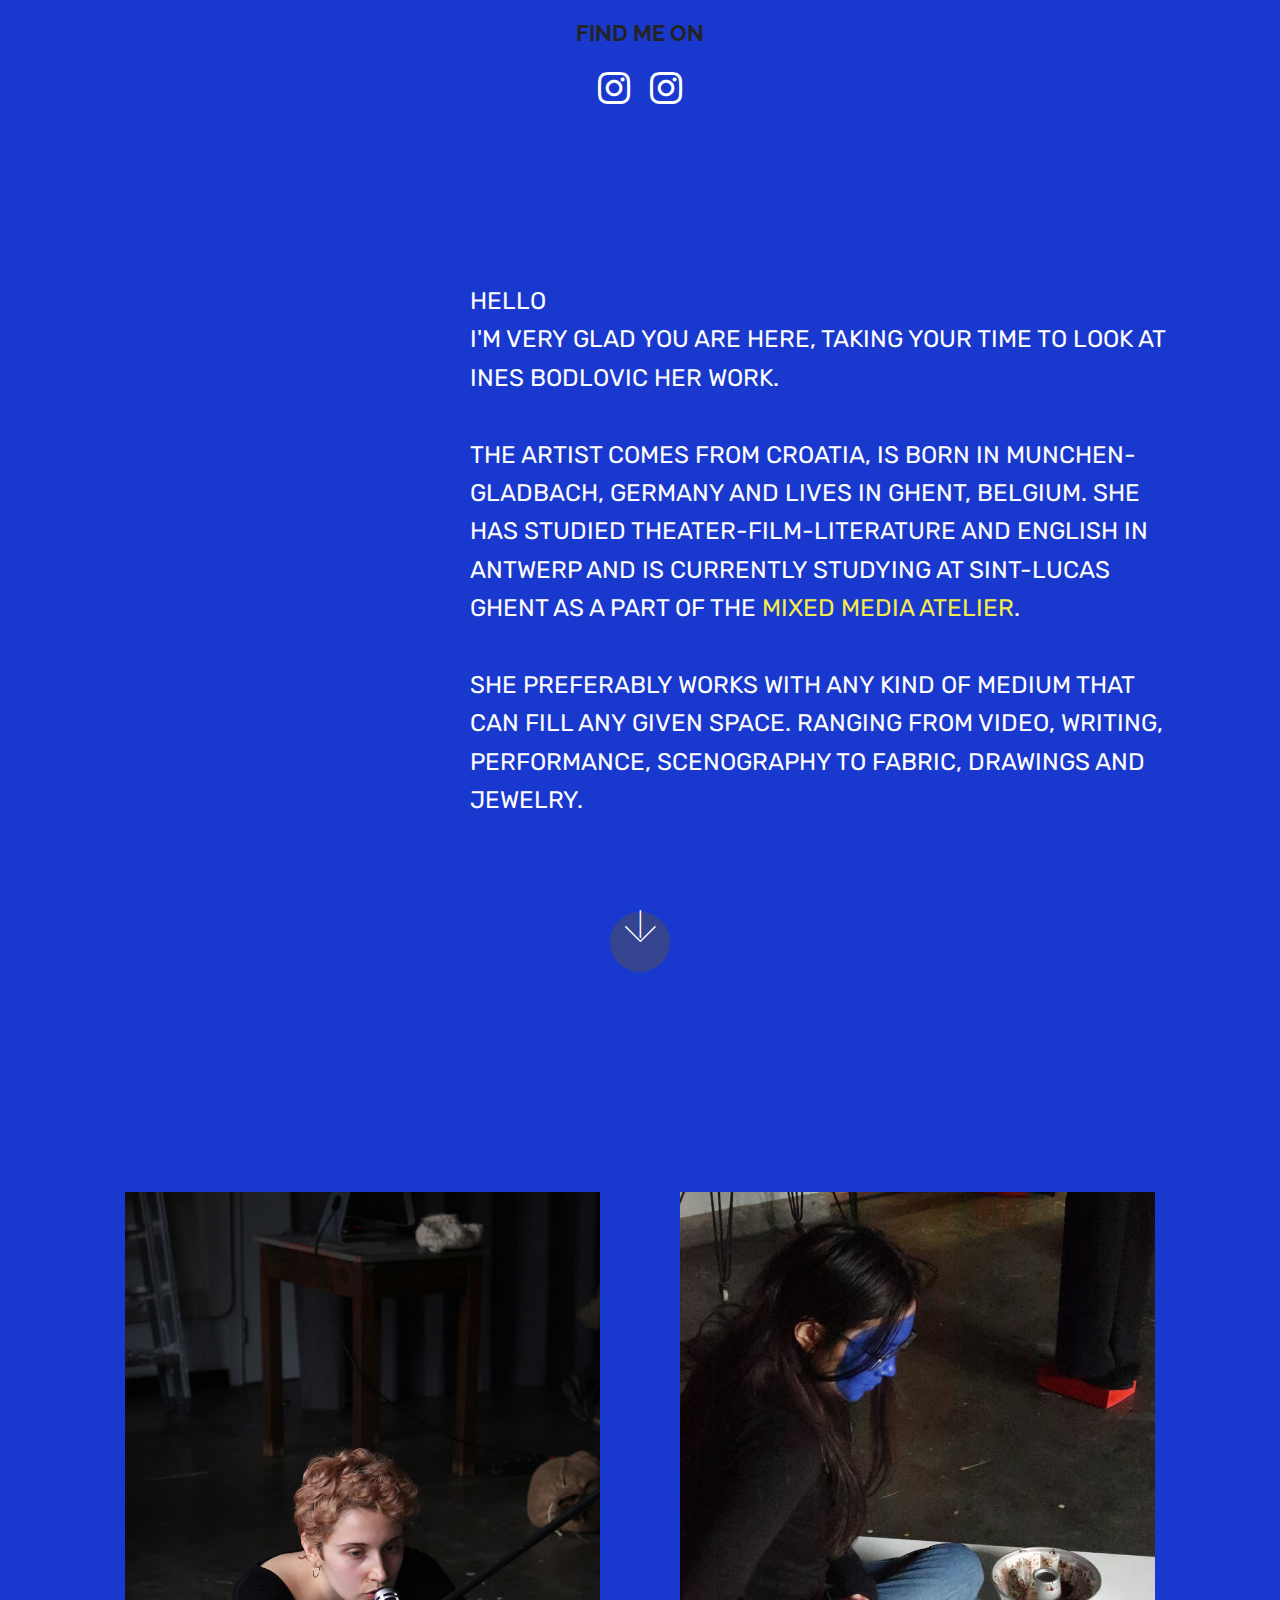
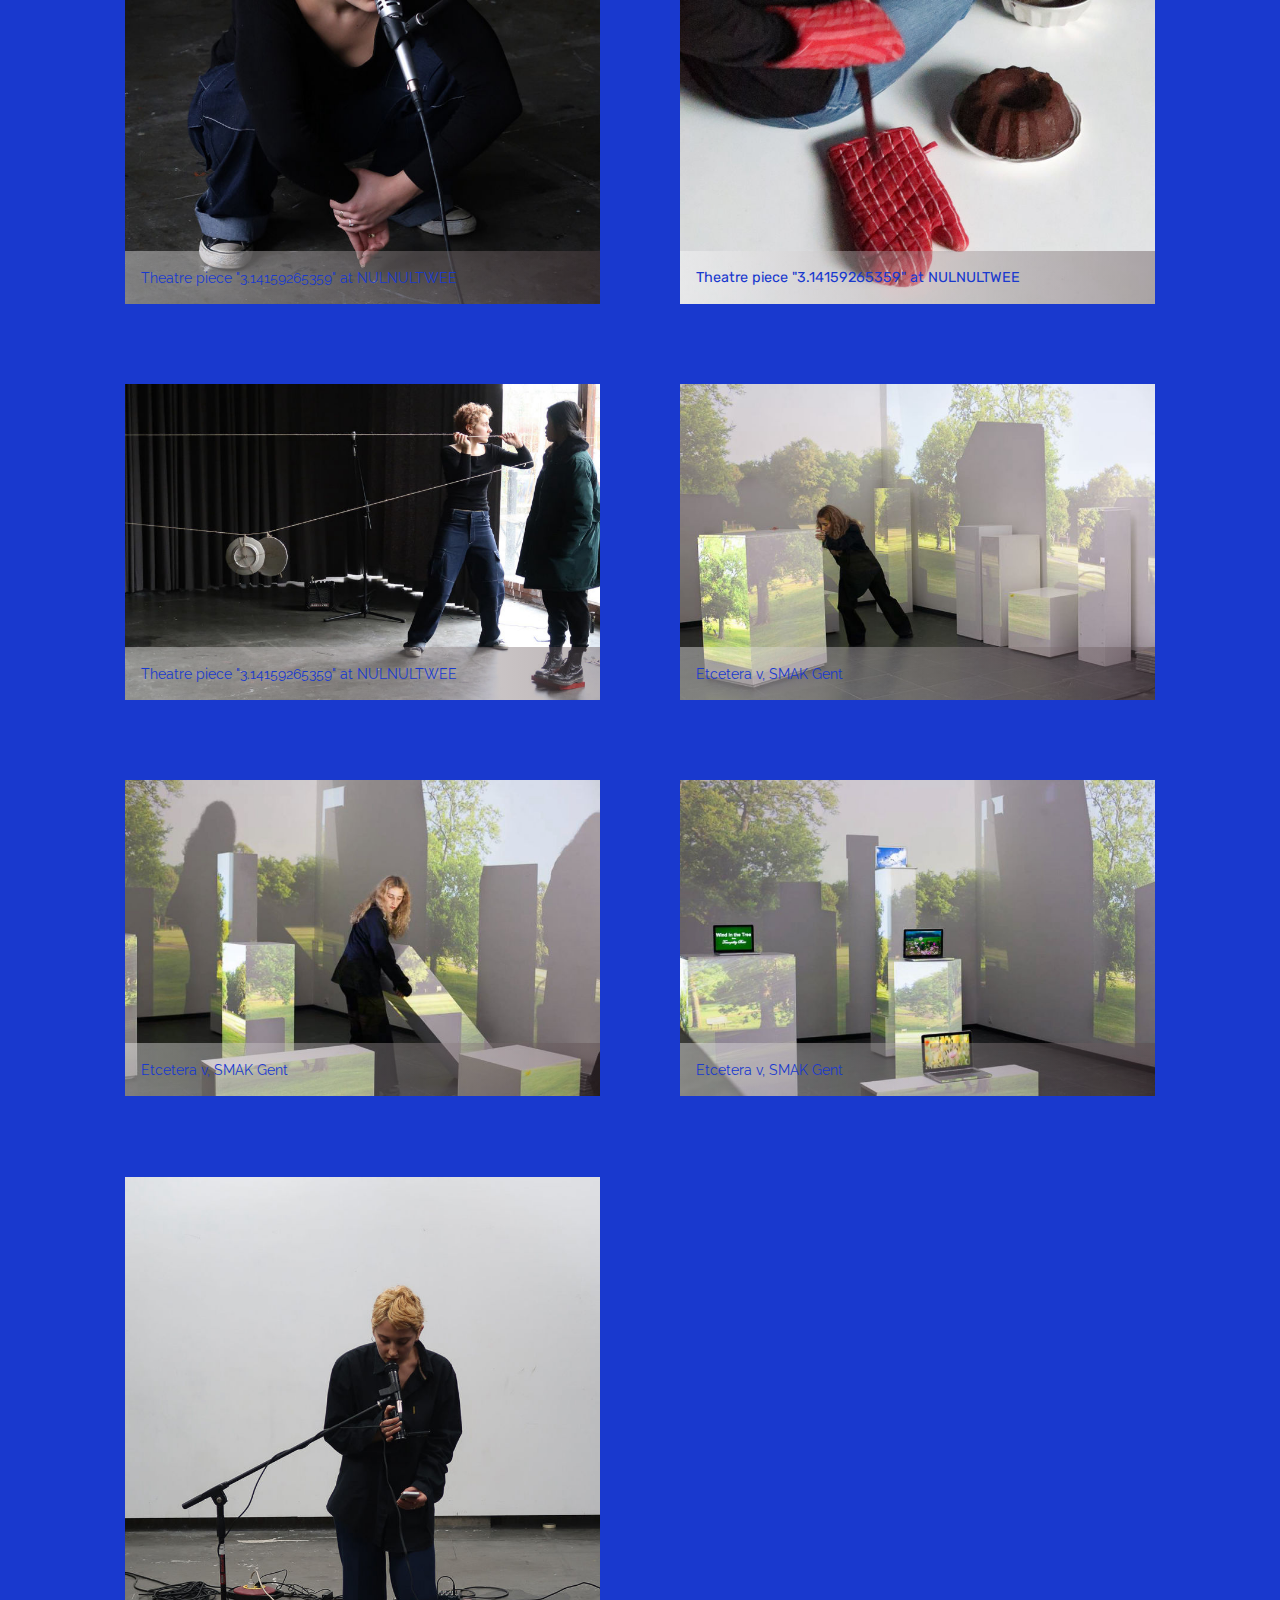
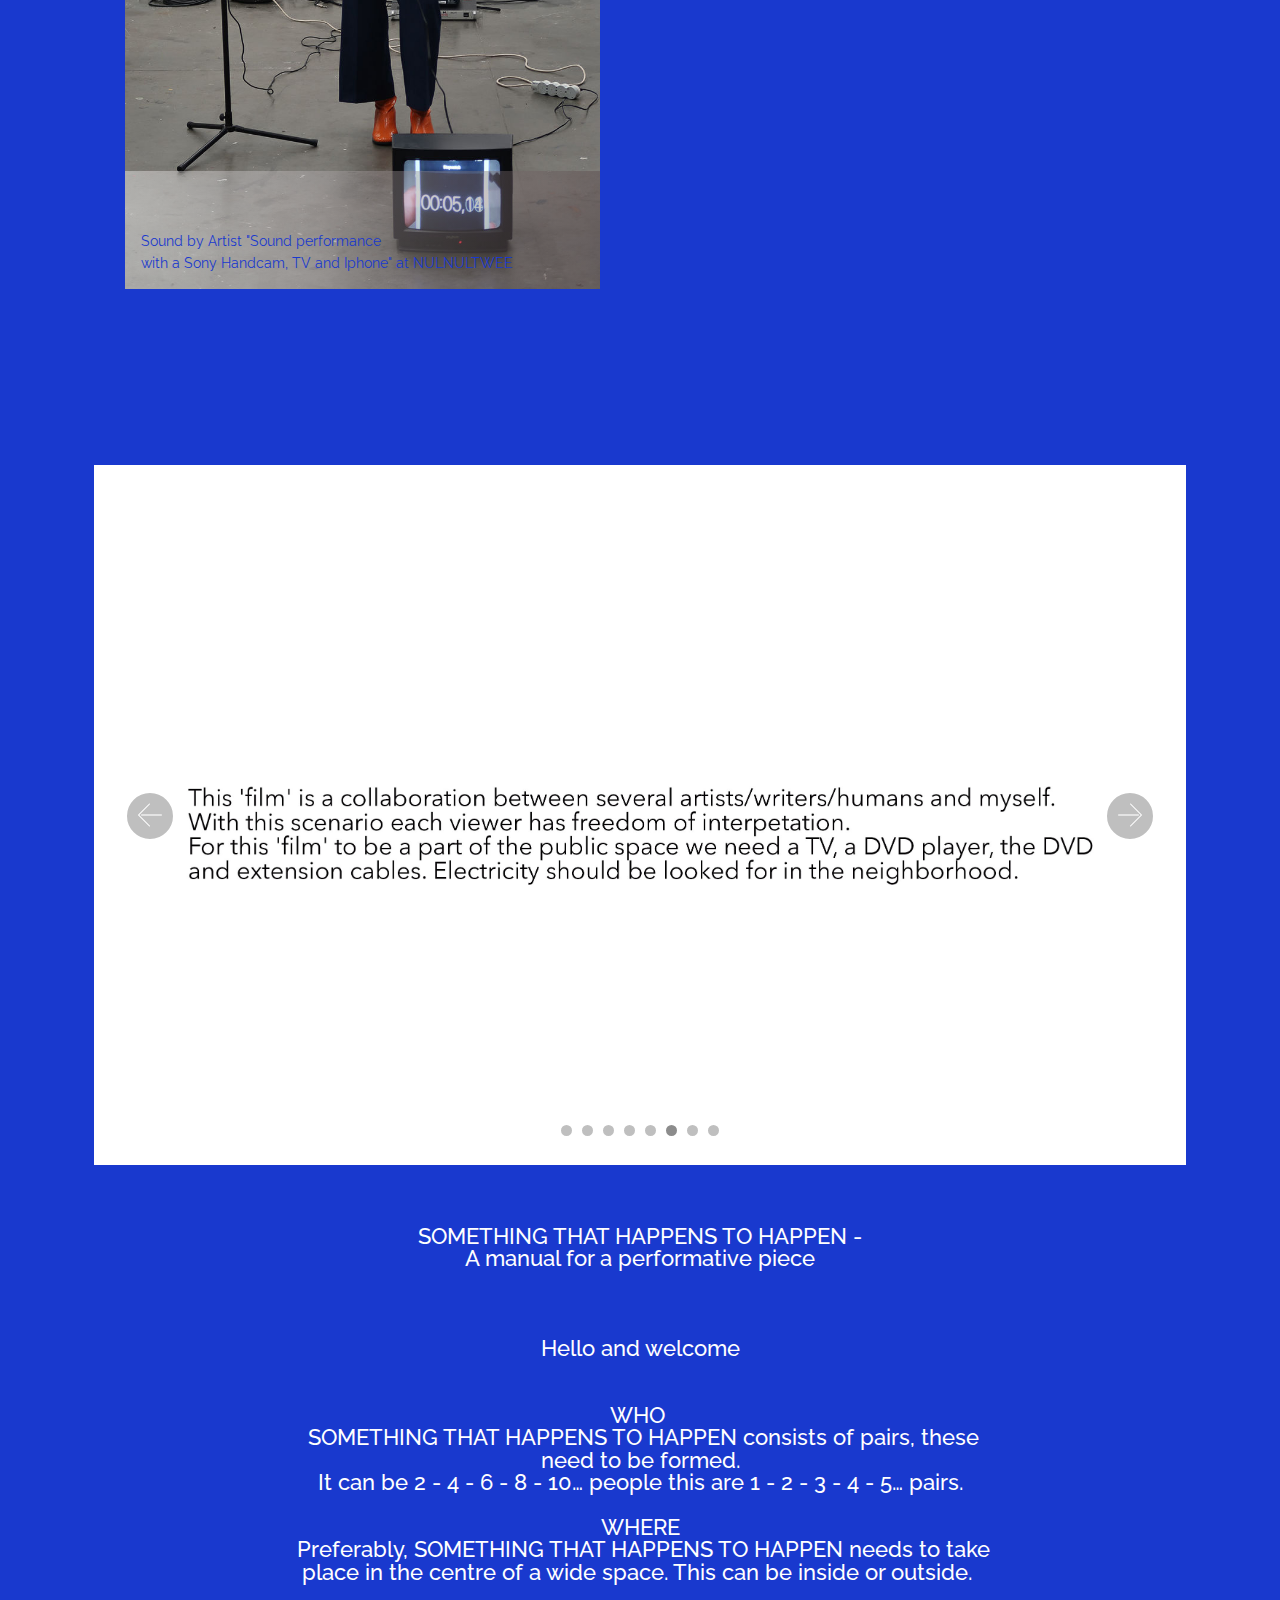
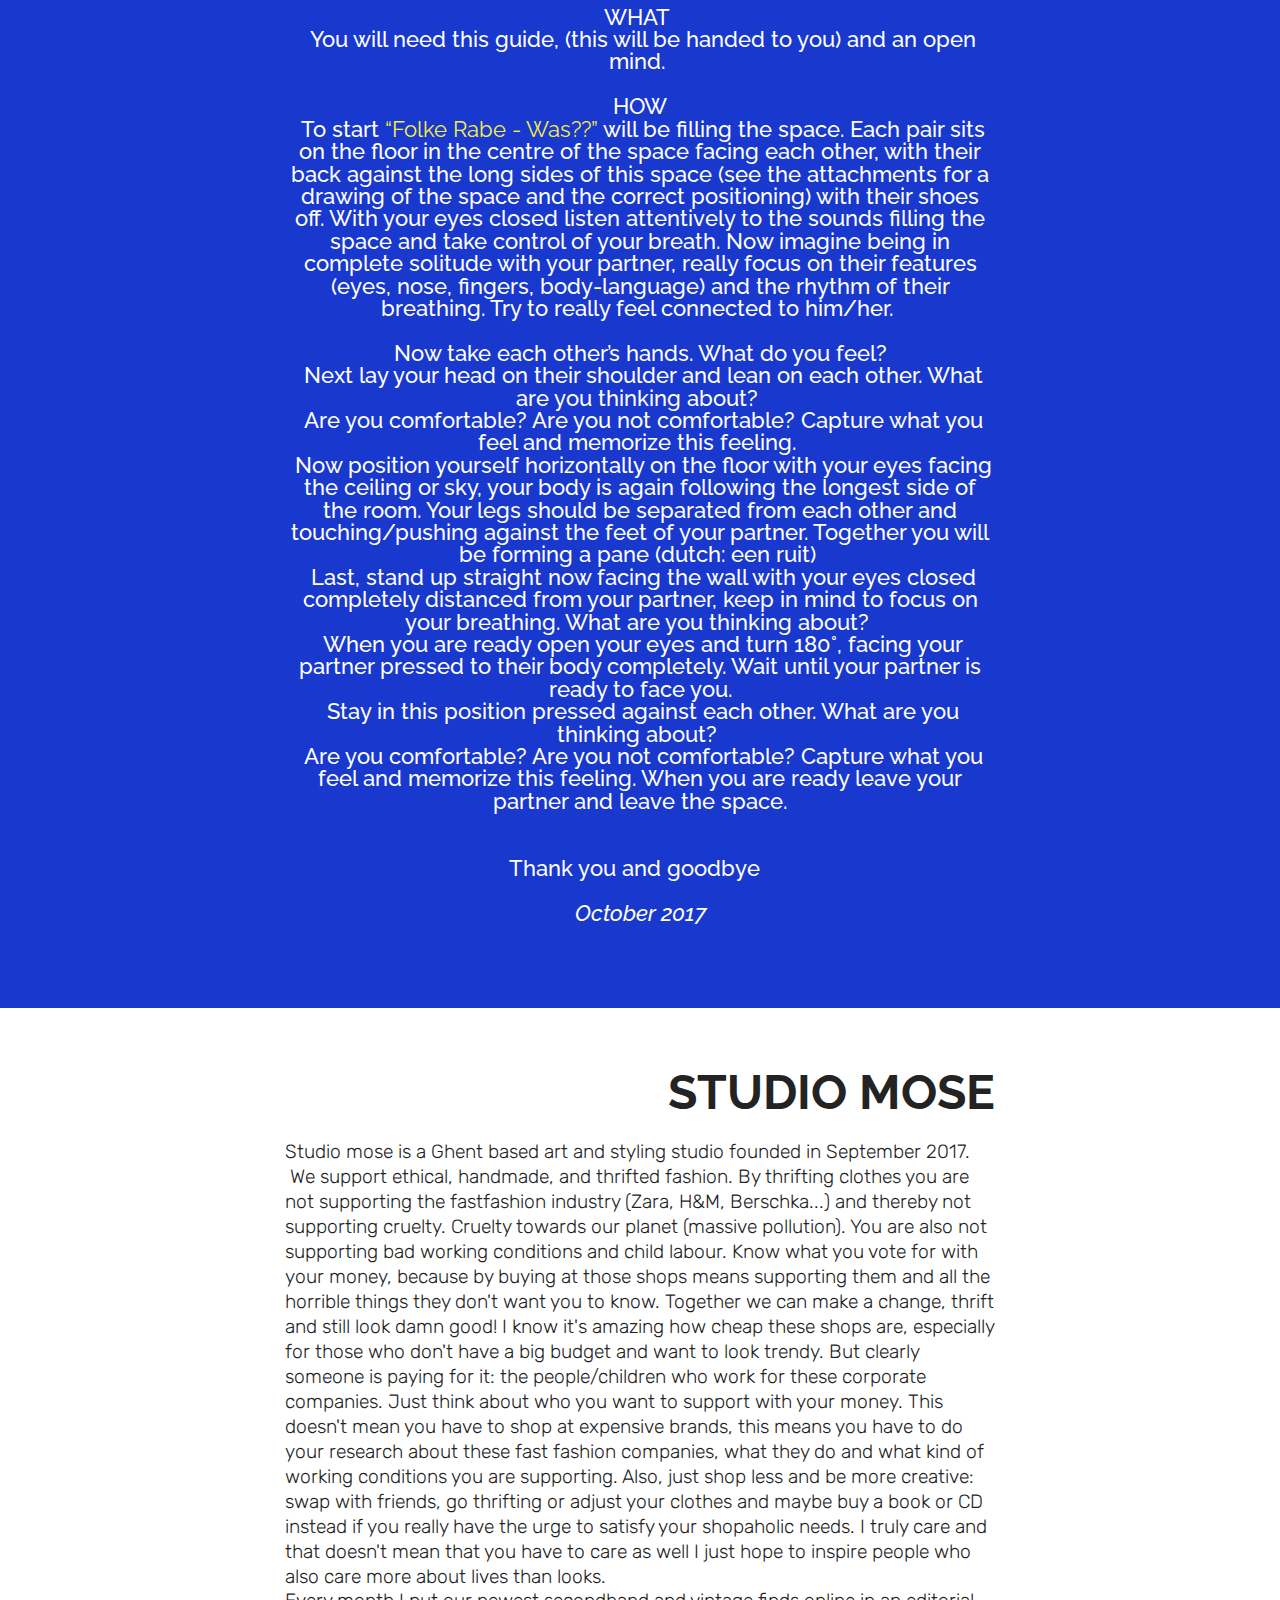
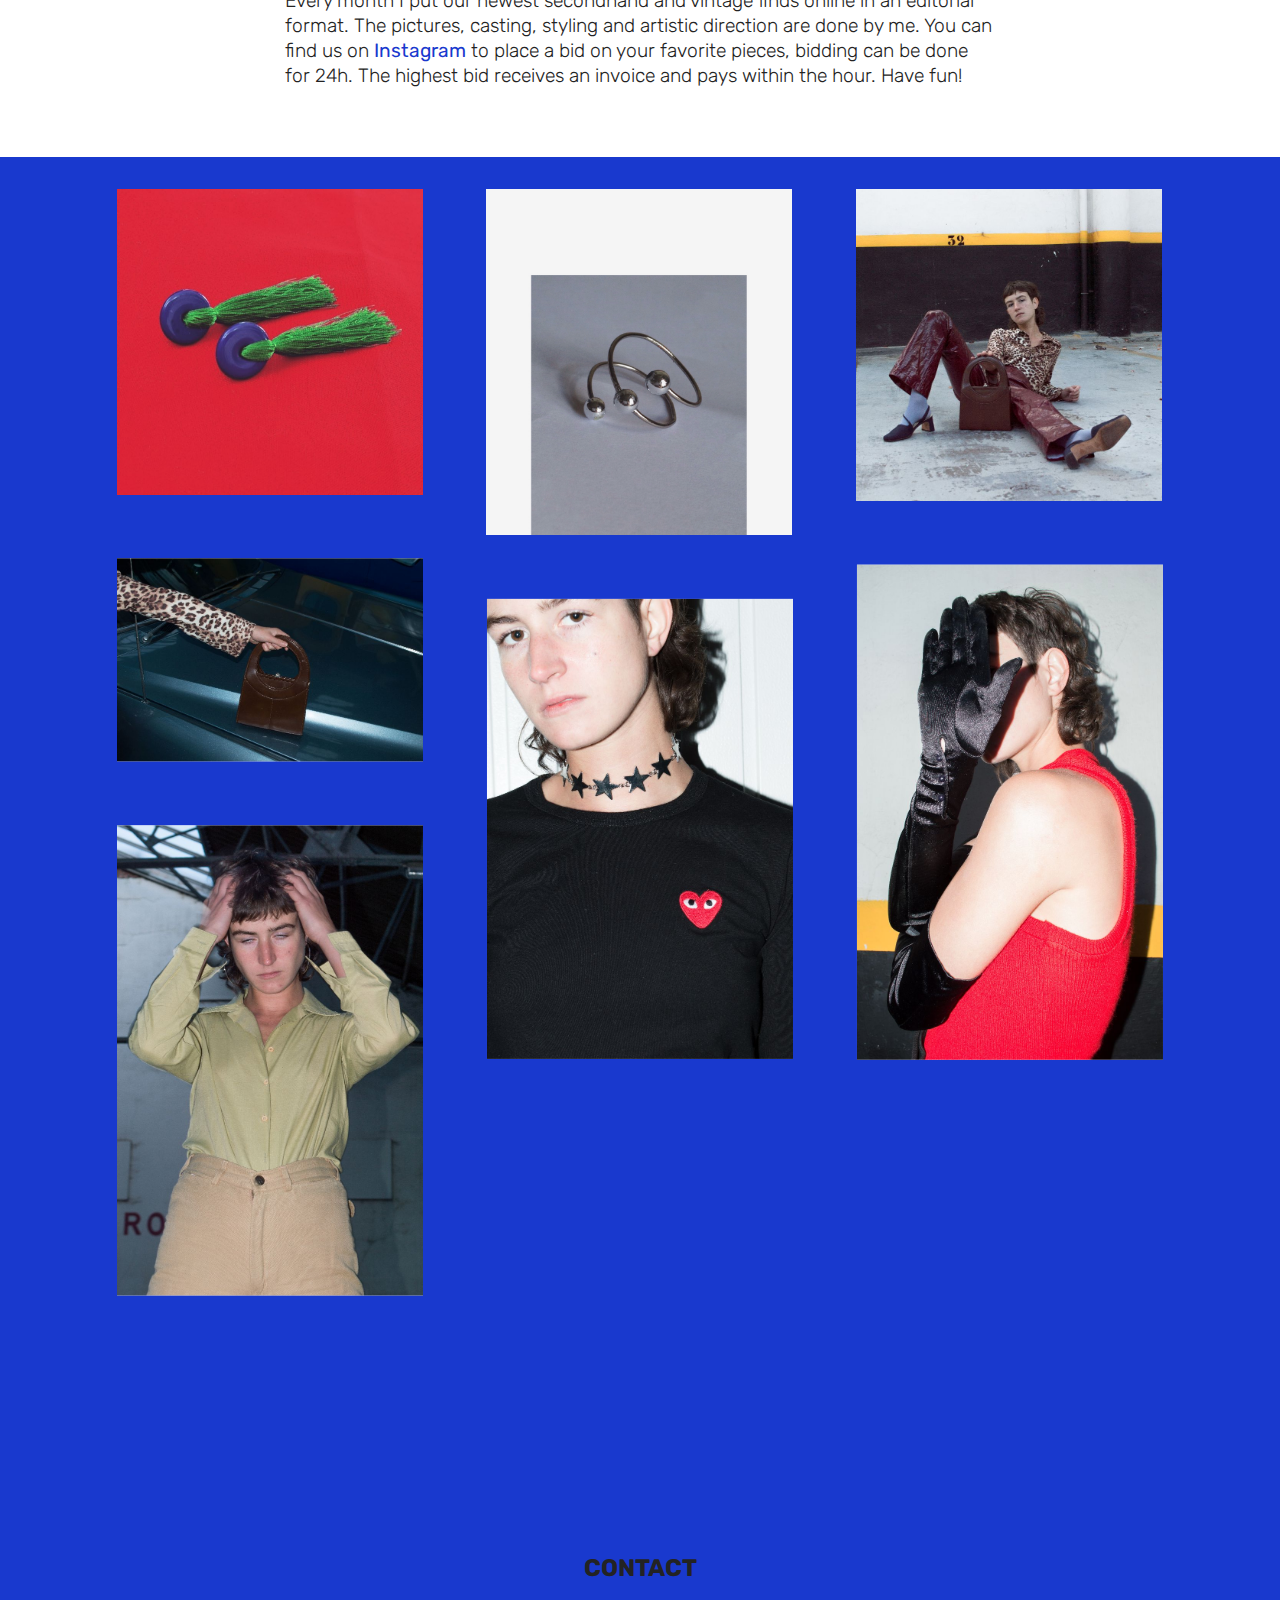
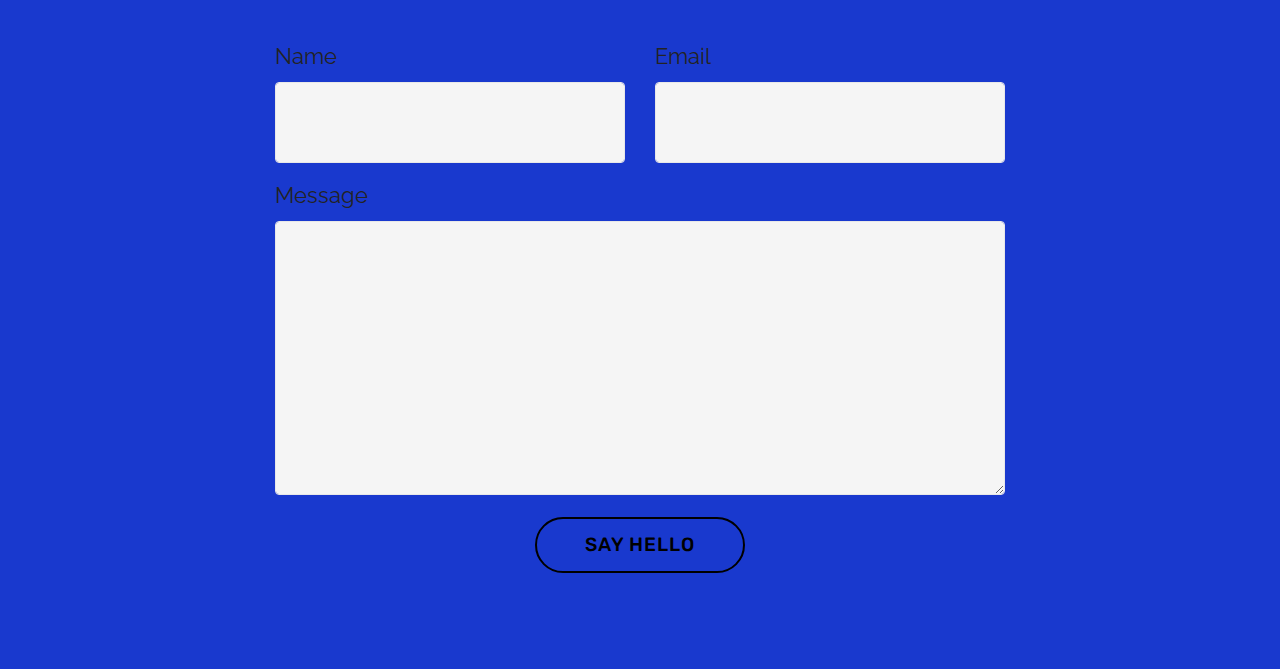
==== commit df14903f: "create github pages" ====
--- a/index.html
+++ b/index.html
@@ -74,7 +74,7 @@
     </div>
 </section>
 
-<section class="engine"><a href="https://mobirise.ws/i">build own website</a></section><section class="header10 cid-qA8nfMpAdl mbr-fullscreen" id="header10-p">
+<section class="engine"><a href="https://mobirise.ws/f">easy web maker</a></section><section class="header10 cid-qA8nfMpAdl mbr-fullscreen" id="header10-p">
 
     
 
@@ -101,7 +101,7 @@
     
 
     <div class="container">
-        <div><!-- Filter --><!-- Gallery --><div class="mbr-gallery-row"><div class="mbr-gallery-layout-default"><div><div><div class="mbr-gallery-item mbr-gallery-item--p5" data-video-url="false" data-tags="Animated"><div href="#lb-gallery2-y" data-slide-to="0" data-toggle="modal"><img src="assets/images/juryjanuari3-800x1200.jpg" alt=""><span class="icon-focus"></span><span class="mbr-gallery-title mbr-fonts-style display-7">Theatre piece "3.14159265359" at NULNULTWEE</span></div></div><div class="mbr-gallery-item mbr-gallery-item--p5" data-video-url="false" data-tags="Animated"><div href="#lb-gallery2-y" data-slide-to="1" data-toggle="modal"><img src="assets/images/juryjanuari2-800x1200.jpg" alt=""><span class="icon-focus"></span><span class="mbr-gallery-title mbr-fonts-style display-5">Theatre piece "3.14159265359" at NULNULTWEE</span></div></div><div class="mbr-gallery-item mbr-gallery-item--p5" data-video-url="false" data-tags="Animated"><div href="#lb-gallery2-y" data-slide-to="2" data-toggle="modal"><img src="assets/images/juryjanuari-800x533.jpg" alt=""><span class="icon-focus"></span><span class="mbr-gallery-title mbr-fonts-style display-7">Theatre piece "3.14159265359" at NULNULTWEE</span></div></div><div class="mbr-gallery-item mbr-gallery-item--p5" data-video-url="false" data-tags="Animated"><div href="#lb-gallery2-y" data-slide-to="3" data-toggle="modal"><img src="assets/images/smak1-800x533.jpg" alt=""><span class="icon-focus"></span><span class="mbr-gallery-title mbr-fonts-style display-7">Etcetera v, SMAK Gent</span></div></div><div class="mbr-gallery-item mbr-gallery-item--p5" data-video-url="false" data-tags="Animated"><div href="#lb-gallery2-y" data-slide-to="4" data-toggle="modal"><img src="assets/images/smak2-800x533.jpg" alt=""><span class="icon-focus"></span><span class="mbr-gallery-title mbr-fonts-style display-7">Etcetera v,t SMAK Gent</span></div></div><div class="mbr-gallery-item mbr-gallery-item--p5" data-video-url="false" data-tags="Animated"><div href="#lb-gallery2-y" data-slide-to="5" data-toggle="modal"><img src="assets/images/smak3-800x533.jpg" alt=""><span class="icon-focus"></span><span class="mbr-gallery-title mbr-fonts-style display-7">Etcetera v, SMAK Gent</span></div></div><div class="mbr-gallery-item mbr-gallery-item--p5" data-video-url="false" data-tags="Animated"><div href="#lb-gallery2-y" data-slide-to="6" data-toggle="modal"><img src="assets/images/sba-800x1200.jpg" alt=""><span class="icon-focus"></span><span class="mbr-gallery-title mbr-fonts-style display-7"><br><br>Sound by Artist "Sound performance <br>with a Sony Handcam, TV and Iphone" at NULNULTWEE</span></div></div></div></div><div class="clearfix"></div></div></div><!-- Lightbox --><div data-app-prevent-settings="" class="mbr-slider modal fade carousel slide" tabindex="-1" data-keyboard="true" data-interval="false" id="lb-gallery2-y"><div class="modal-dialog"><div class="modal-content"><div class="modal-body"><div class="carousel-inner"><div class="carousel-item"><img src="assets/images/juryjanuari3.jpg" alt=""></div><div class="carousel-item"><img src="assets/images/juryjanuari2.jpg" alt=""></div><div class="carousel-item"><img src="assets/images/juryjanuari.jpg" alt=""></div><div class="carousel-item"><img src="assets/images/smak1.jpg" alt=""></div><div class="carousel-item"><img src="assets/images/smak2.jpg" alt=""></div><div class="carousel-item"><img src="assets/images/smak3.jpg" alt=""></div><div class="carousel-item active"><img src="assets/images/sba.jpg" alt=""></div></div><a class="carousel-control carousel-control-prev" role="button" data-slide="prev" href="#lb-gallery2-y"><span class="mbri-left mbr-iconfont" aria-hidden="true"></span><span class="sr-only">Previous</span></a><a class="carousel-control carousel-control-next" role="button" data-slide="next" href="#lb-gallery2-y"><span class="mbri-right mbr-iconfont" aria-hidden="true"></span><span class="sr-only">Next</span></a><a class="close" href="#" role="button" data-dismiss="modal"><span class="sr-only">Close</span></a></div></div></div></div></div>
+        <div><!-- Filter --><!-- Gallery --><div class="mbr-gallery-row"><div class="mbr-gallery-layout-default"><div><div><div class="mbr-gallery-item mbr-gallery-item--p5" data-video-url="false" data-tags="Animated"><div href="#lb-gallery2-y" data-slide-to="0" data-toggle="modal"><img src="assets/images/juryjanuari3-800x1200.jpg" alt=""><span class="icon-focus"></span><span class="mbr-gallery-title mbr-fonts-style display-7">Theatre piece "3.14159265359" at NULNULTWEE</span></div></div><div class="mbr-gallery-item mbr-gallery-item--p5" data-video-url="false" data-tags="Animated"><div href="#lb-gallery2-y" data-slide-to="1" data-toggle="modal"><img src="assets/images/juryjanuari2-800x1200.jpg" alt=""><span class="icon-focus"></span><span class="mbr-gallery-title mbr-fonts-style display-5">Theatre piece "3.14159265359" at NULNULTWEE</span></div></div><div class="mbr-gallery-item mbr-gallery-item--p5" data-video-url="false" data-tags="Animated"><div href="#lb-gallery2-y" data-slide-to="2" data-toggle="modal"><img src="assets/images/juryjanuari-800x533.jpg" alt=""><span class="icon-focus"></span><span class="mbr-gallery-title mbr-fonts-style display-7">Theatre piece "3.14159265359" at NULNULTWEE</span></div></div><div class="mbr-gallery-item mbr-gallery-item--p5" data-video-url="false" data-tags="Animated"><div href="#lb-gallery2-y" data-slide-to="3" data-toggle="modal"><img src="assets/images/smak1-800x533.jpg" alt=""><span class="icon-focus"></span><span class="mbr-gallery-title mbr-fonts-style display-7">Etcetera v, SMAK Gent</span></div></div><div class="mbr-gallery-item mbr-gallery-item--p5" data-video-url="false" data-tags="Animated"><div href="#lb-gallery2-y" data-slide-to="4" data-toggle="modal"><img src="assets/images/smak2-800x533.jpg" alt=""><span class="icon-focus"></span><span class="mbr-gallery-title mbr-fonts-style display-7">Etcetera v, SMAK Gent</span></div></div><div class="mbr-gallery-item mbr-gallery-item--p5" data-video-url="false" data-tags="Animated"><div href="#lb-gallery2-y" data-slide-to="5" data-toggle="modal"><img src="assets/images/smak3-800x533.jpg" alt=""><span class="icon-focus"></span><span class="mbr-gallery-title mbr-fonts-style display-7">Etcetera v, SMAK Gent</span></div></div><div class="mbr-gallery-item mbr-gallery-item--p5" data-video-url="false" data-tags="Animated"><div href="#lb-gallery2-y" data-slide-to="6" data-toggle="modal"><img src="assets/images/sba-800x1200.jpg" alt=""><span class="icon-focus"></span><span class="mbr-gallery-title mbr-fonts-style display-7"><br><br>Sound by Artist "Sound performance <br>with a Sony Handcam, TV and Iphone" at NULNULTWEE</span></div></div></div></div><div class="clearfix"></div></div></div><!-- Lightbox --><div data-app-prevent-settings="" class="mbr-slider modal fade carousel slide" tabindex="-1" data-keyboard="true" data-interval="false" id="lb-gallery2-y"><div class="modal-dialog"><div class="modal-content"><div class="modal-body"><div class="carousel-inner"><div class="carousel-item"><img src="assets/images/juryjanuari3.jpg" alt=""></div><div class="carousel-item"><img src="assets/images/juryjanuari2.jpg" alt=""></div><div class="carousel-item"><img src="assets/images/juryjanuari.jpg" alt=""></div><div class="carousel-item"><img src="assets/images/smak1.jpg" alt=""></div><div class="carousel-item"><img src="assets/images/smak2.jpg" alt=""></div><div class="carousel-item"><img src="assets/images/smak3.jpg" alt=""></div><div class="carousel-item active"><img src="assets/images/sba.jpg" alt=""></div></div><a class="carousel-control carousel-control-prev" role="button" data-slide="prev" href="#lb-gallery2-y"><span class="mbri-left mbr-iconfont" aria-hidden="true"></span><span class="sr-only">Previous</span></a><a class="carousel-control carousel-control-next" role="button" data-slide="next" href="#lb-gallery2-y"><span class="mbri-right mbr-iconfont" aria-hidden="true"></span><span class="sr-only">Next</span></a><a class="close" href="#" role="button" data-dismiss="modal"><span class="sr-only">Close</span></a></div></div></div></div></div>
     </div>
 
 </section>
@@ -176,7 +176,7 @@
             <div class="media-container-column col-lg-8" data-form-type="formoid">
                     <div data-form-alert="" hidden="">Thanks for filling out the form!</div>
             
-                    <form class="mbr-form" action="https://mobirise.com/" method="post" data-form-title="Mobirise Form"><input type="hidden" name="email" data-form-email="true" value="TA2KGFSdkP3jWgQ3oDpKCx8wedn4lfmNhvHDEQ27Qruc9ENgtw2Epm0JeCwqc23+xGUMHhhlsy4J65I0pJmHTLXTZIHCdM0vfRMnk4uOr5b7F0QvOMF/d1bwT8euKkm1" data-form-field="Email">
+                    <form class="mbr-form" action="https://mobirise.com/" method="post" data-form-title="Mobirise Form"><input type="hidden" name="email" data-form-email="true" value="P9F4j9RfFCW1GcQYo9dONuHMH8J6W6rfprCZK51eBiEJerbVgRyX4MyGbtTj/9N/Blp9TNRX2150oe7rm70f/B/SU0e7GZeq3/uJaWc58tfEQfhhFdpoTRmb9fYs9b1H" data-form-field="Email">
                         <div class="row row-sm-offset">
                             <div class="col-md-4 multi-horizontal" data-for="name">
                                 <div class="form-group">
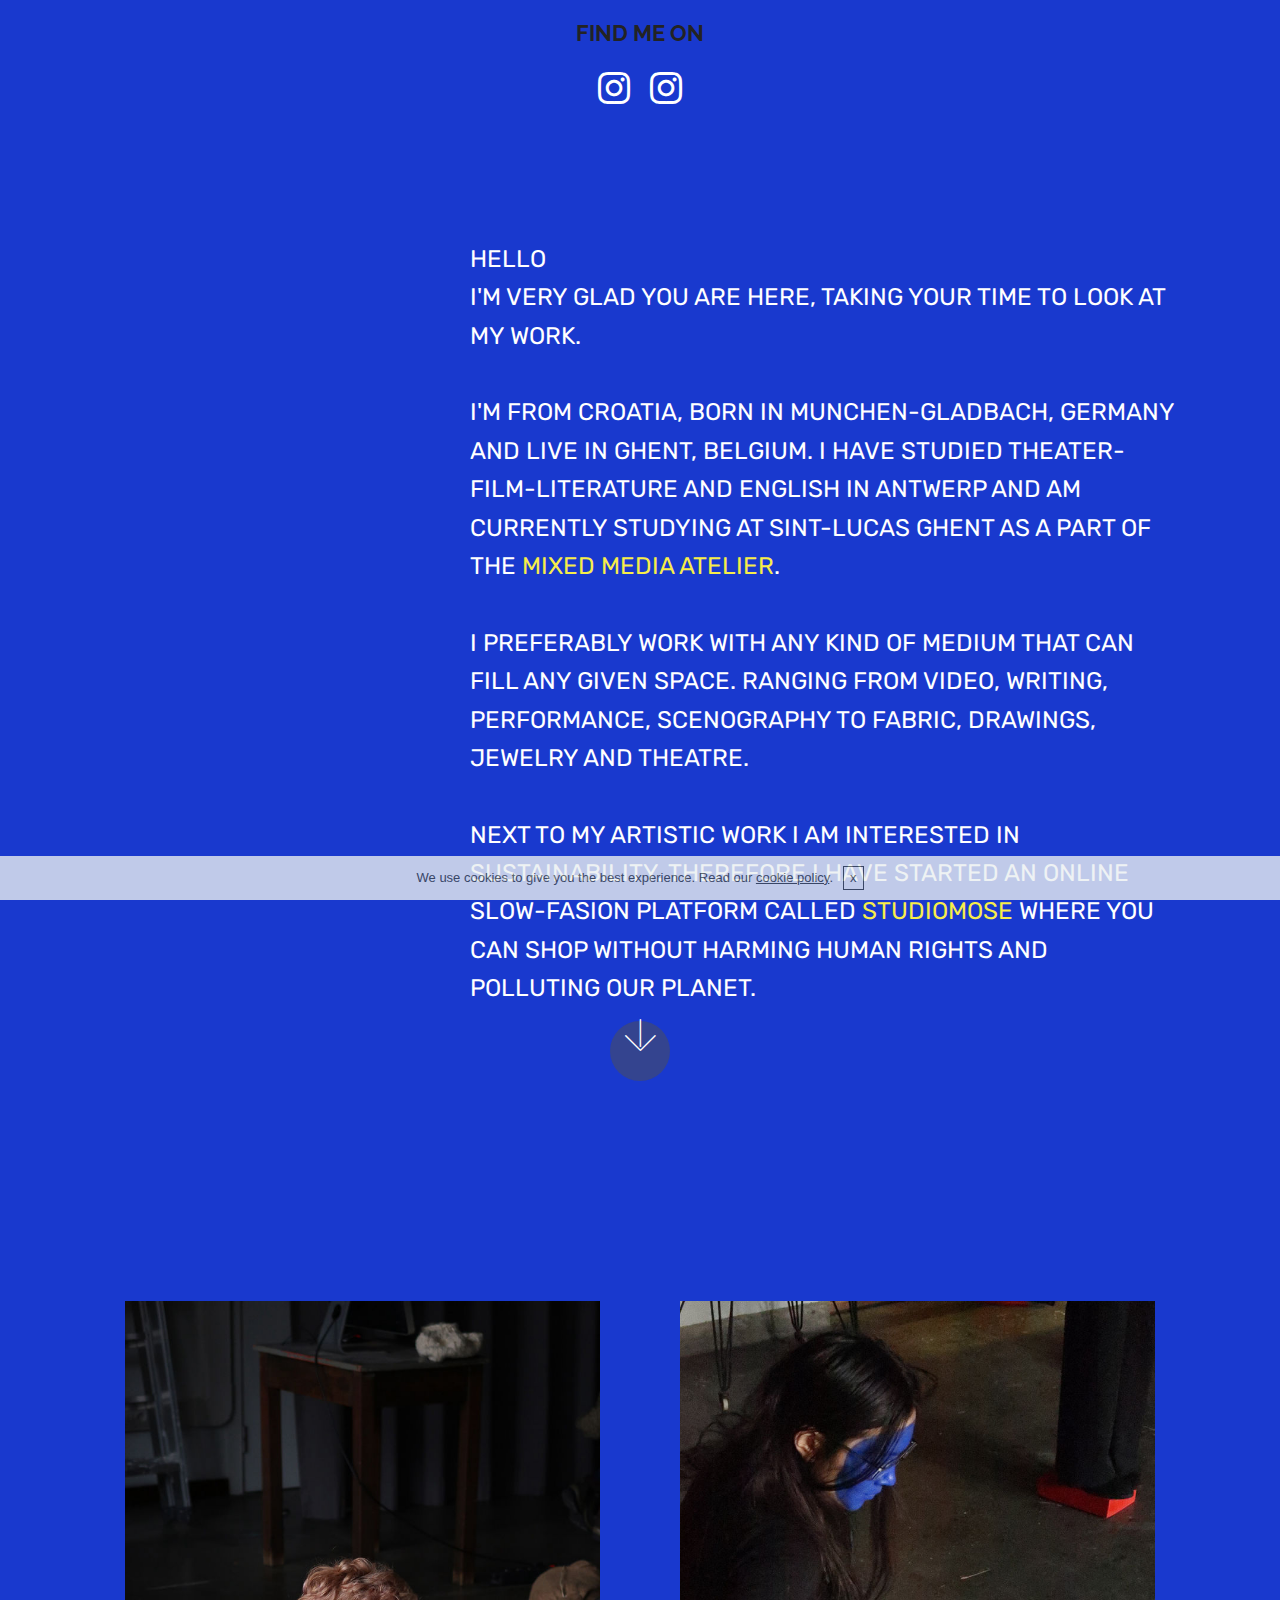
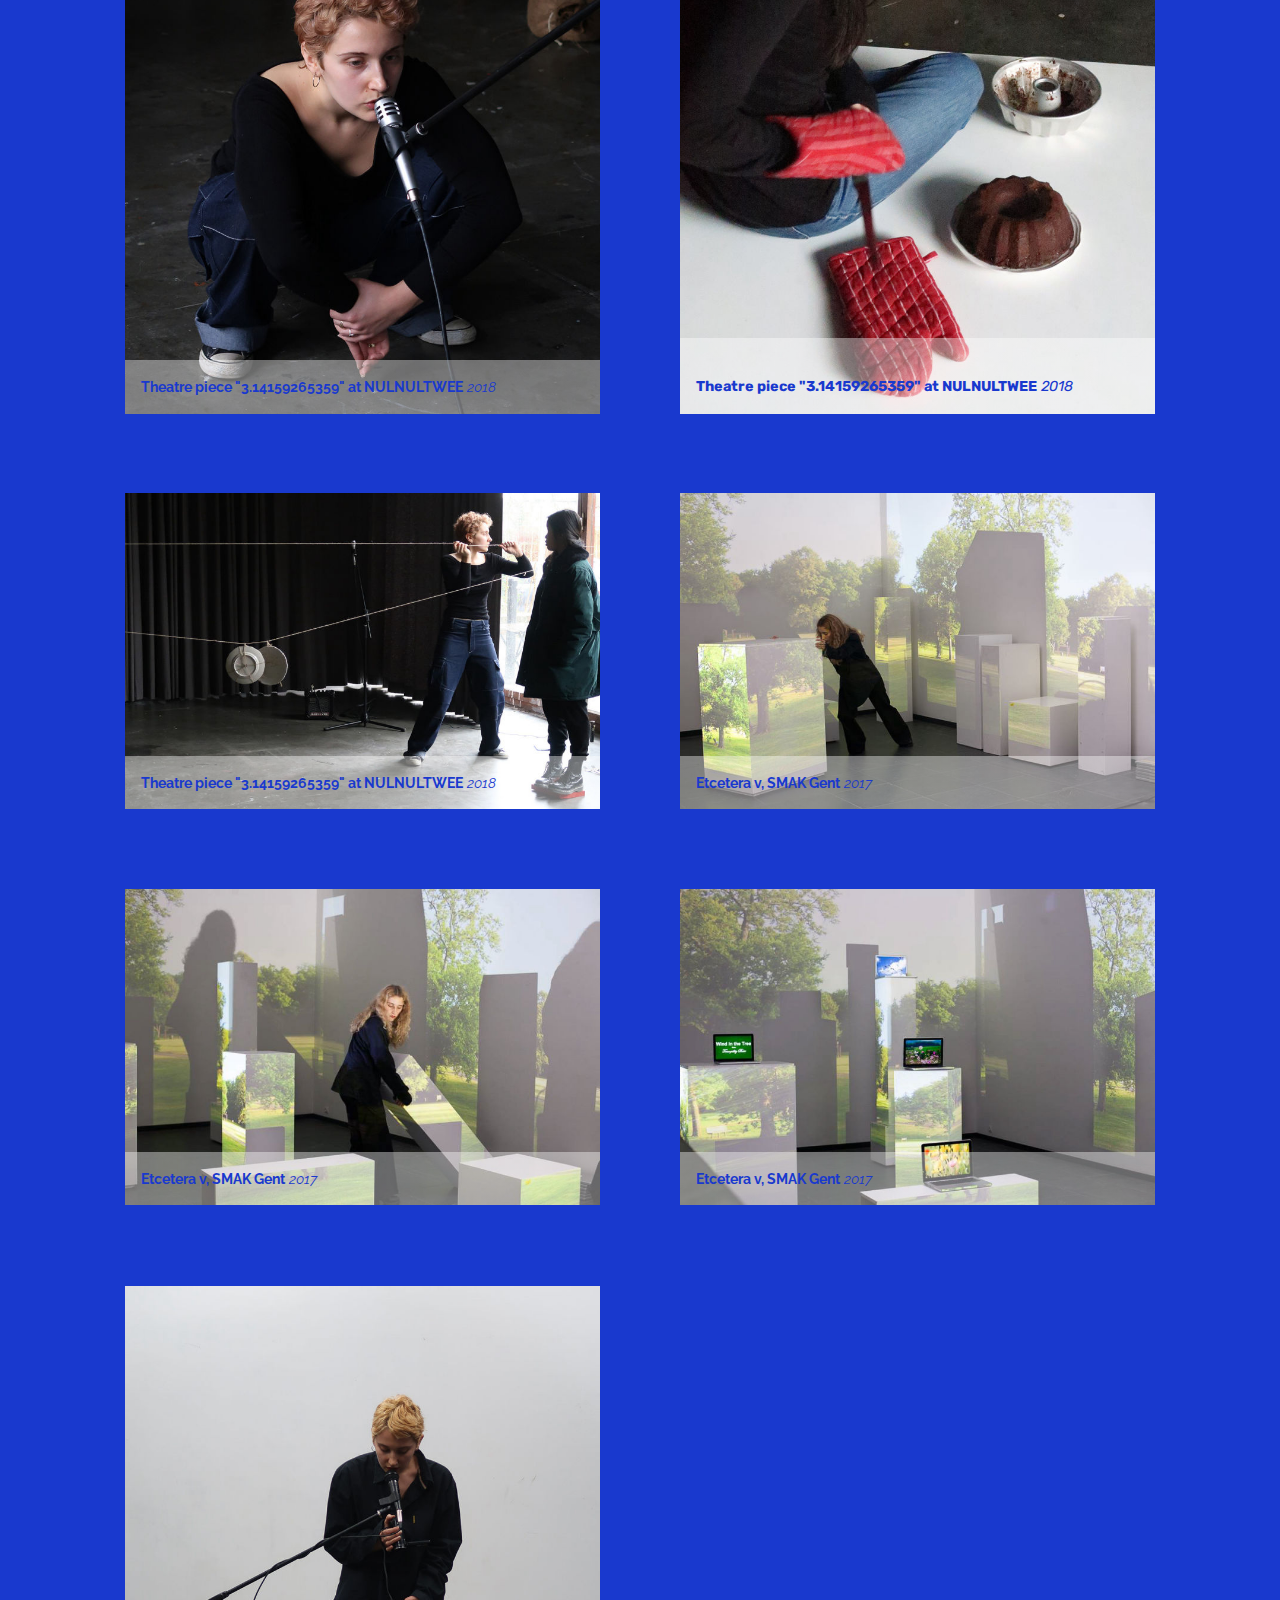
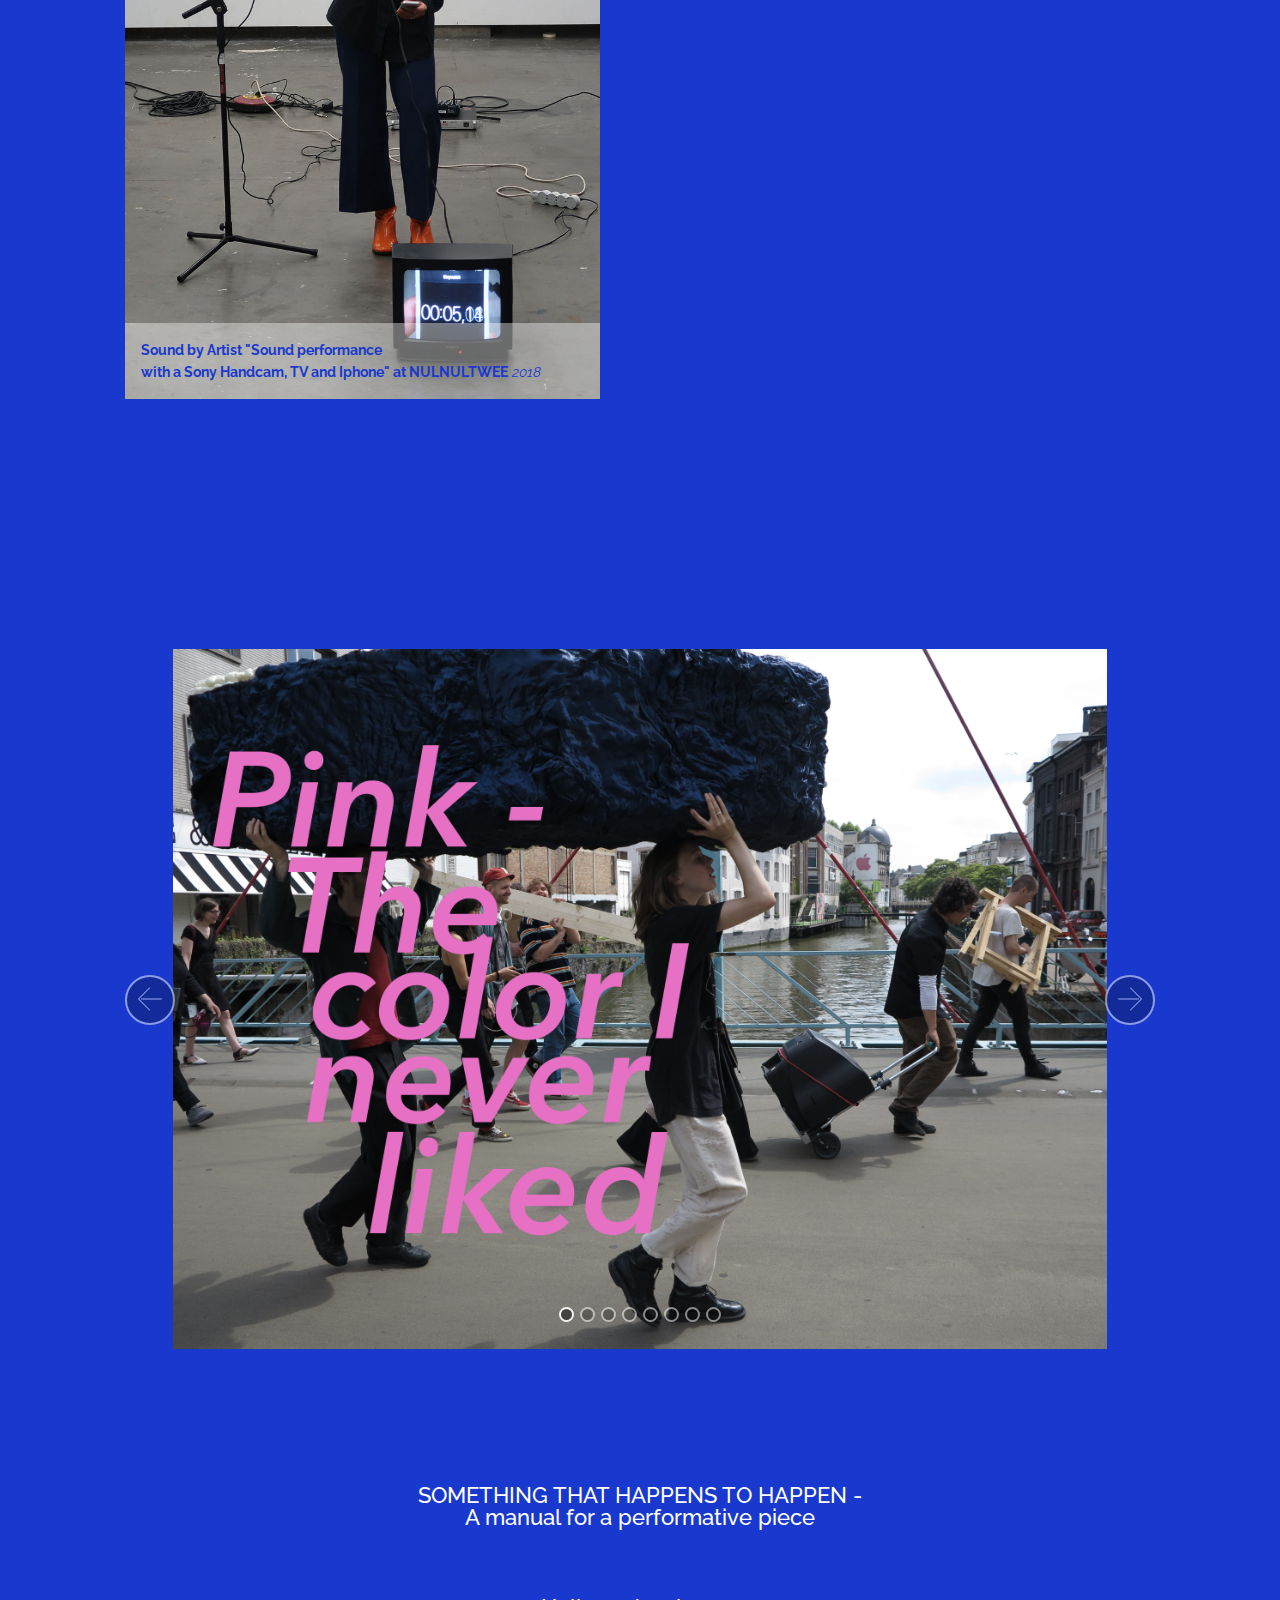
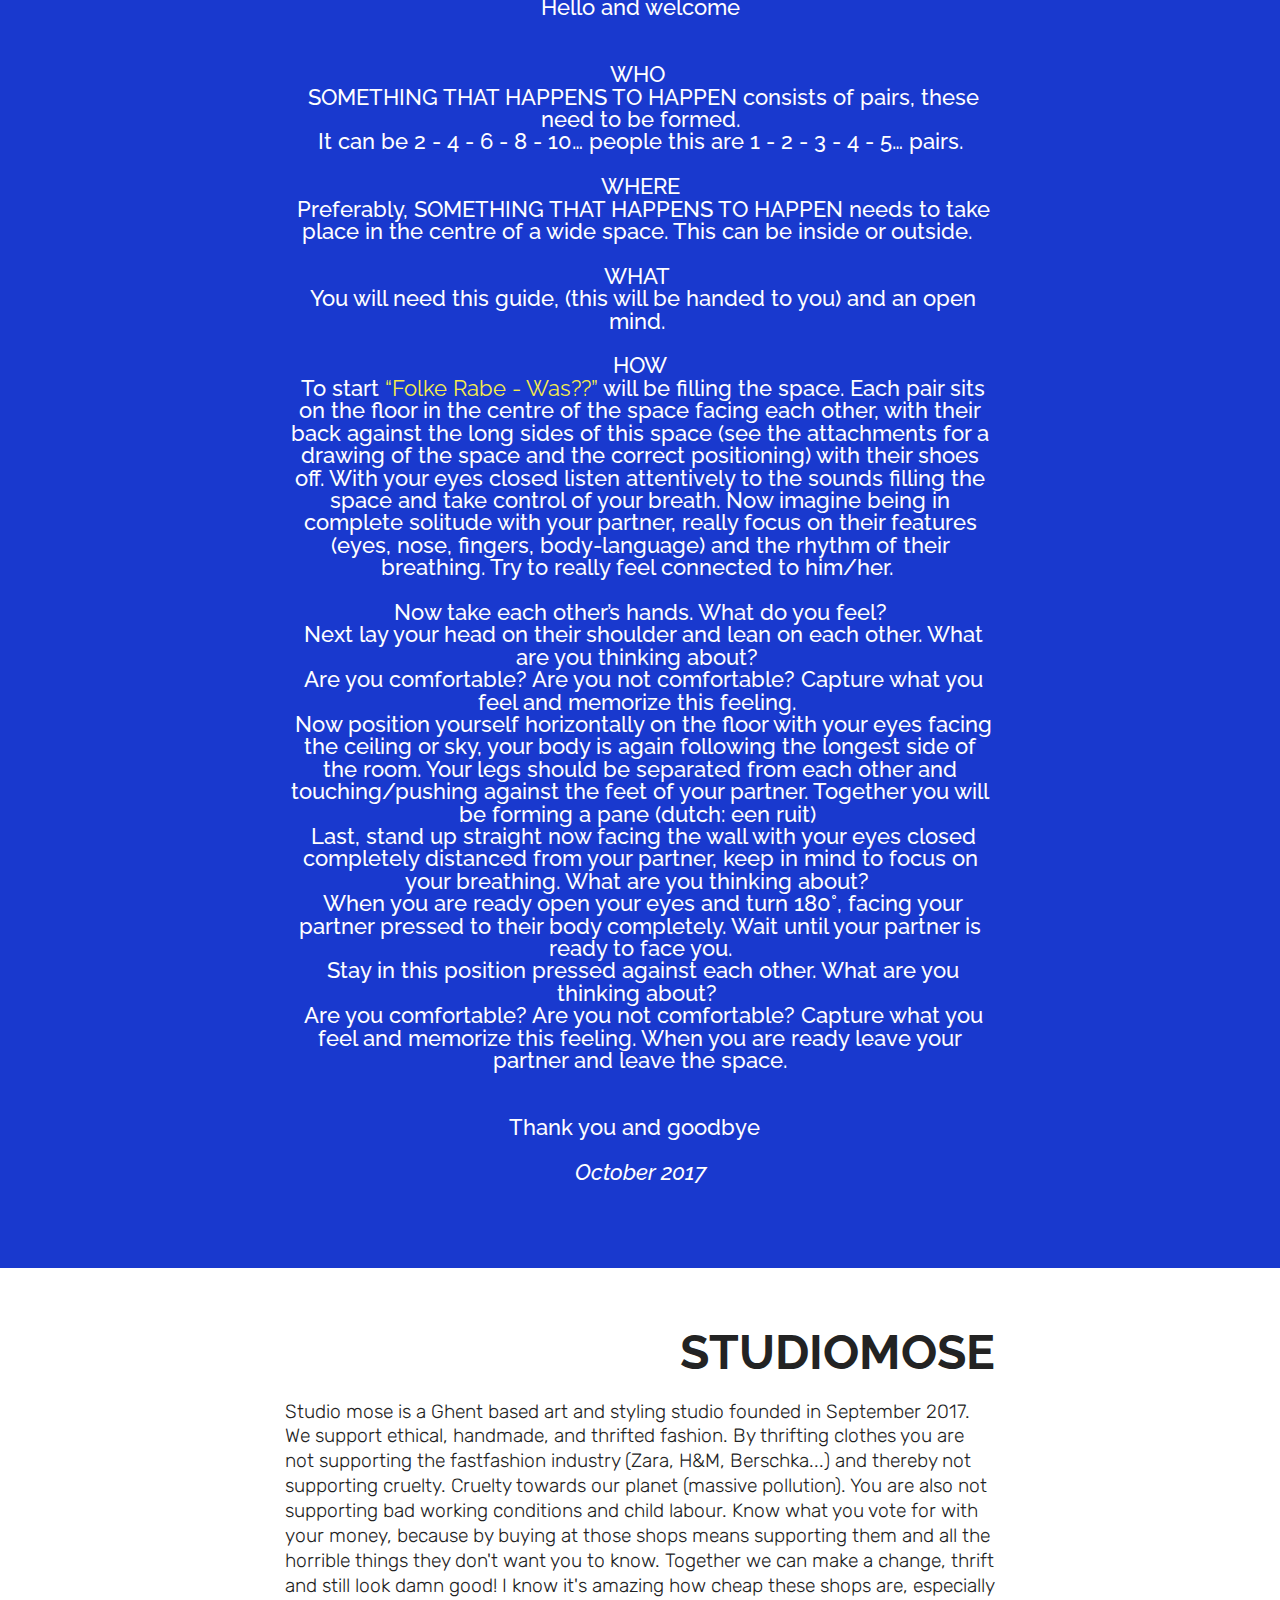
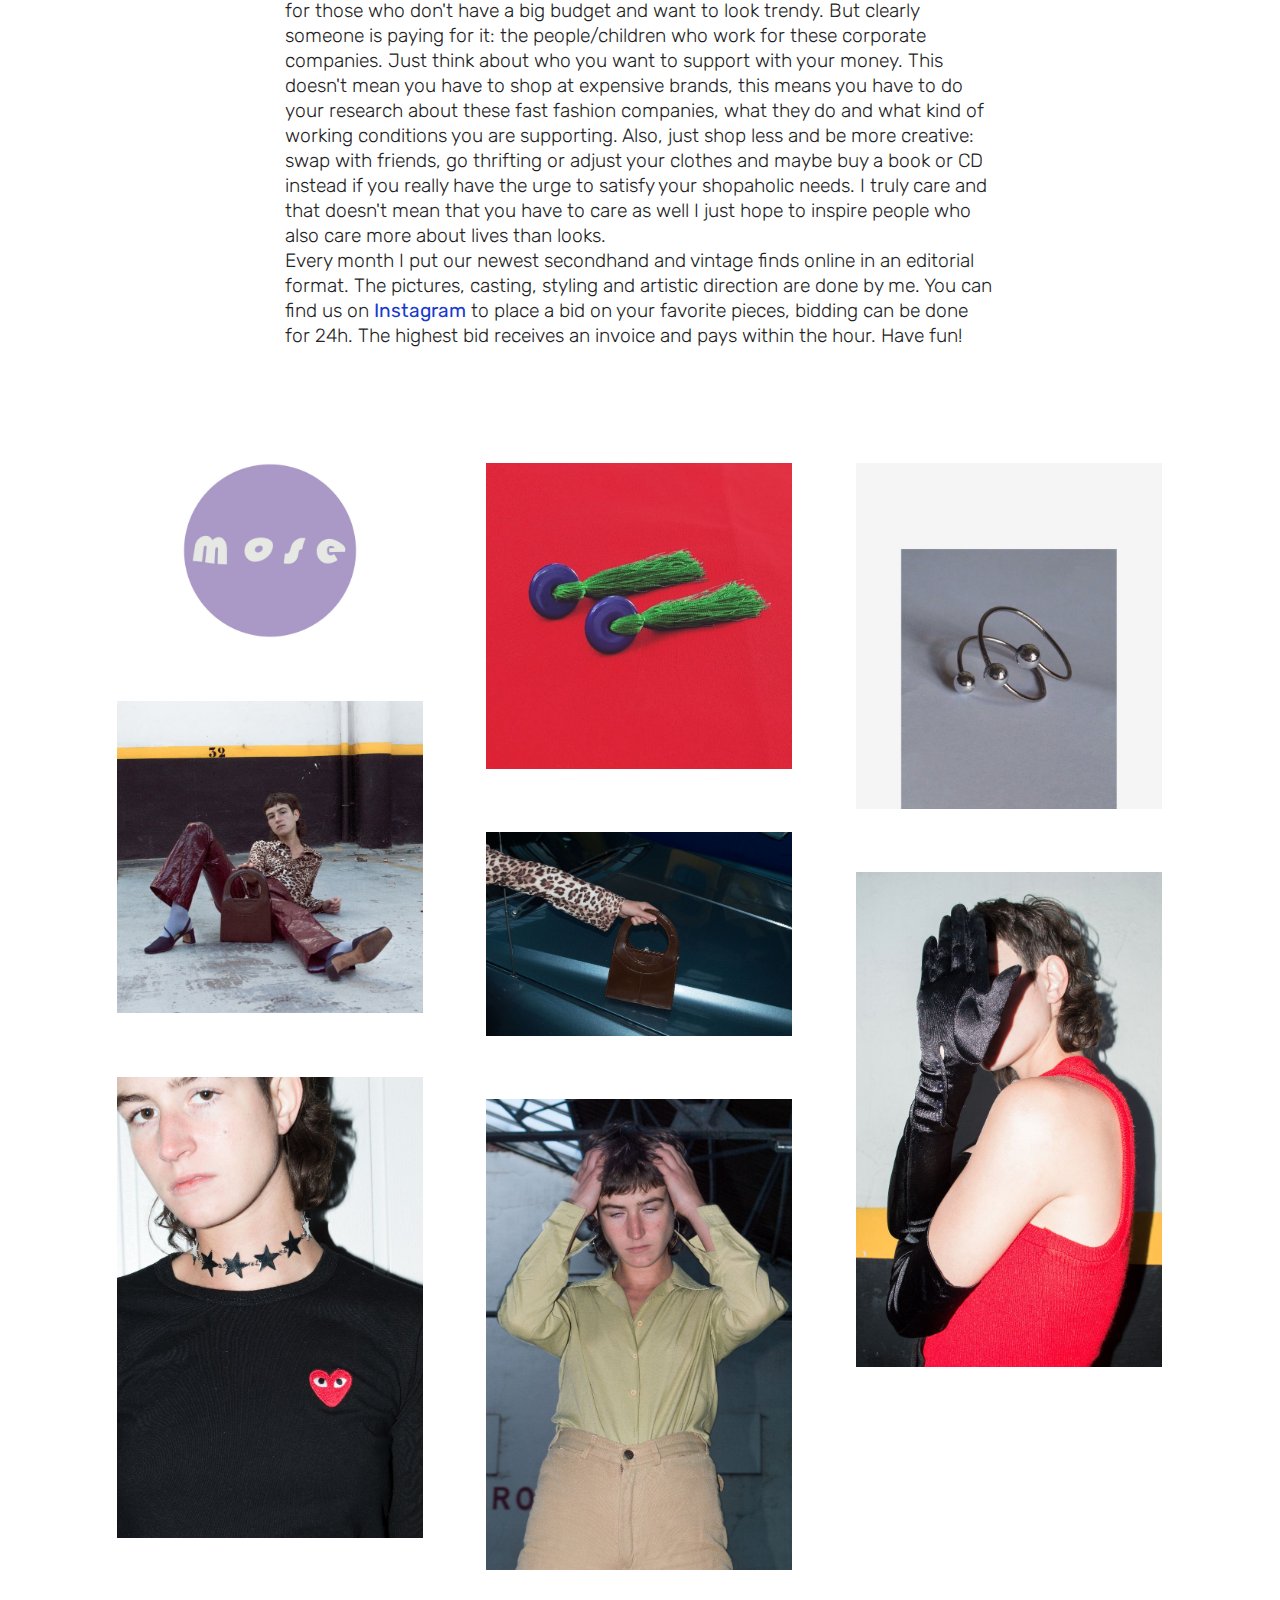
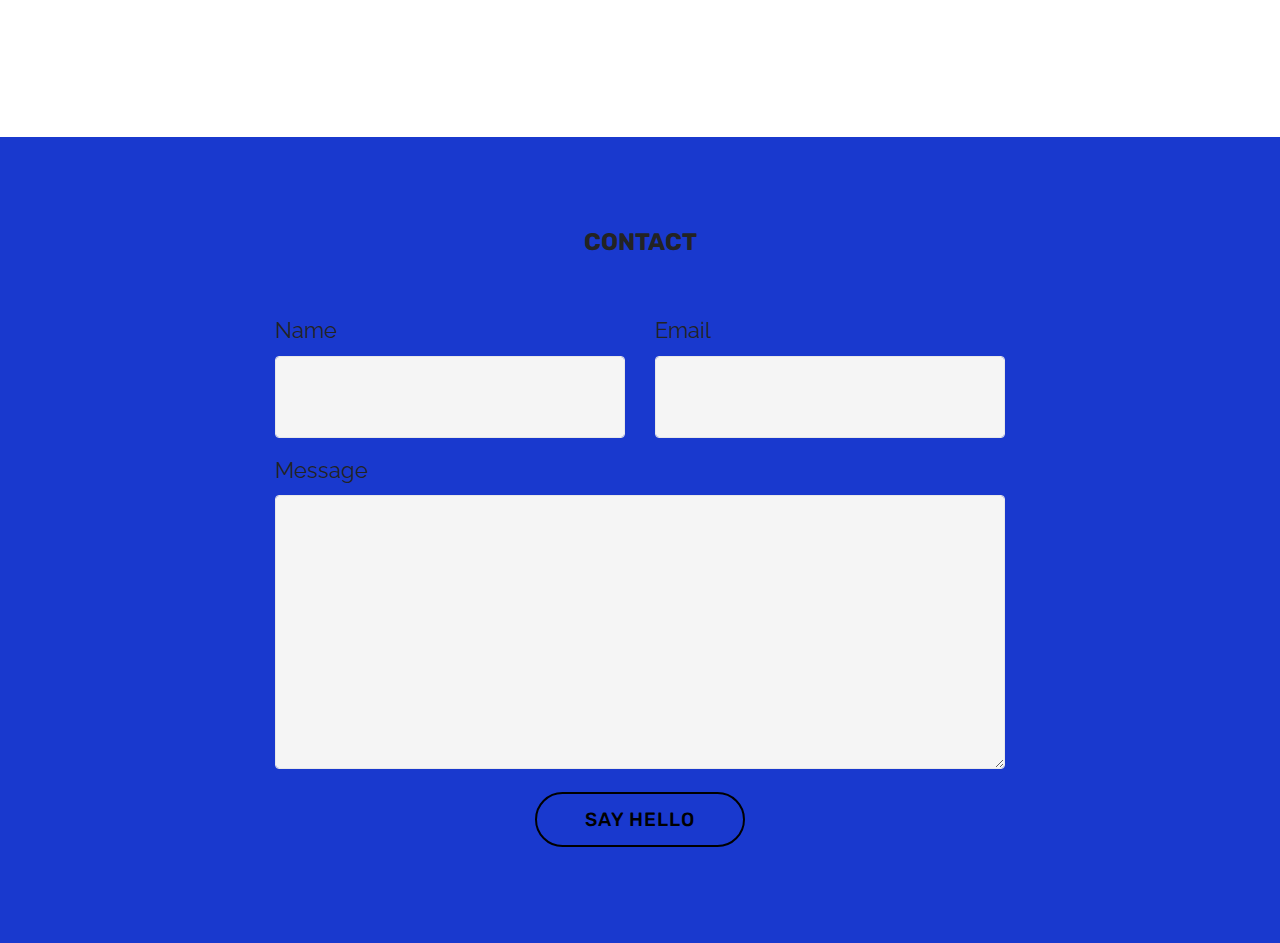
==== commit 2fab3238: "create github pages" ====
--- a/index.html
+++ b/index.html
@@ -74,7 +74,7 @@
     </div>
 </section>
 
-<section class="engine"><a href="https://mobirise.ws/f">easy web maker</a></section><section class="header10 cid-qA8nfMpAdl mbr-fullscreen" id="header10-p">
+<section class="engine"><a href="https://mobirise.ws/k">how to develop free website</a></section><section class="header10 cid-qA8nfMpAdl mbr-fullscreen" id="header10-p">
 
     
 
@@ -84,7 +84,7 @@
         <div class="media-container-column mbr-white col-lg-8 col-md-10 ml-auto">
             
             
-            <p class="mbr-text align-right pb-3 mbr-fonts-style display-5">HELLO<br>I'M VERY GLAD YOU ARE HERE, TAKING YOUR TIME TO LOOK AT INES BODLOVIC HER WORK.  <br><br>THE ARTIST COMES FROM CROATIA, IS BORN IN MUNCHEN-GLADBACH, GERMANY AND LIVES IN GHENT, BELGIUM. SHE HAS STUDIED THEATER-FILM-LITERATURE AND ENGLISH IN ANTWERP AND IS CURRENTLY STUDYING AT SINT-LUCAS GHENT AS A PART OF THE <a href="http://www.lucamixedmediagent.be/" target="_blank" class="text-success">MIXED MEDIA ATELIER</a>. <br><br>SHE PREFERABLY WORKS WITH ANY KIND OF MEDIUM THAT CAN FILL ANY GIVEN SPACE. RANGING FROM VIDEO, WRITING, PERFORMANCE, SCENOGRAPHY TO FABRIC, DRAWINGS AND JEWELRY.&nbsp;</p>
+            <p class="mbr-text align-right pb-3 mbr-fonts-style display-5">HELLO<br>I'M VERY GLAD YOU ARE HERE, TAKING YOUR TIME TO LOOK AT MY WORK.  <br><br>I'M FROM CROATIA, BORN IN MUNCHEN-GLADBACH, GERMANY AND LIVE IN GHENT, BELGIUM. I HAVE STUDIED THEATER-FILM-LITERATURE AND ENGLISH IN ANTWERP AND AM CURRENTLY STUDYING AT SINT-LUCAS GHENT AS A PART OF THE <a href="http://www.lucamixedmediagent.be/" target="_blank" class="text-success">MIXED MEDIA ATELIER</a>. <br><br>I PREFERABLY WORK WITH ANY KIND OF MEDIUM THAT CAN FILL ANY GIVEN SPACE. RANGING FROM VIDEO, WRITING, PERFORMANCE, SCENOGRAPHY TO FABRIC, DRAWINGS, JEWELRY AND THEATRE.&nbsp;<br><br>NEXT TO MY ARTISTIC WORK I AM INTERESTED IN SUSTAINABILITY. THEREFORE I HAVE STARTED AN ONLINE SLOW-FASION PLATFORM CALLED <em><a href="https://www.instagram.com/studiomose/" target="_blank" class="text-success">STUDIOMOSE</a> </em>WHERE YOU CAN SHOP WITHOUT HARMING HUMAN RIGHTS AND POLLUTING OUR PLANET.<br>&nbsp;</p>
             
         </div>
     </div>
@@ -101,7 +101,7 @@
     
 
     <div class="container">
-        <div><!-- Filter --><!-- Gallery --><div class="mbr-gallery-row"><div class="mbr-gallery-layout-default"><div><div><div class="mbr-gallery-item mbr-gallery-item--p5" data-video-url="false" data-tags="Animated"><div href="#lb-gallery2-y" data-slide-to="0" data-toggle="modal"><img src="assets/images/juryjanuari3-800x1200.jpg" alt=""><span class="icon-focus"></span><span class="mbr-gallery-title mbr-fonts-style display-7">Theatre piece "3.14159265359" at NULNULTWEE</span></div></div><div class="mbr-gallery-item mbr-gallery-item--p5" data-video-url="false" data-tags="Animated"><div href="#lb-gallery2-y" data-slide-to="1" data-toggle="modal"><img src="assets/images/juryjanuari2-800x1200.jpg" alt=""><span class="icon-focus"></span><span class="mbr-gallery-title mbr-fonts-style display-5">Theatre piece "3.14159265359" at NULNULTWEE</span></div></div><div class="mbr-gallery-item mbr-gallery-item--p5" data-video-url="false" data-tags="Animated"><div href="#lb-gallery2-y" data-slide-to="2" data-toggle="modal"><img src="assets/images/juryjanuari-800x533.jpg" alt=""><span class="icon-focus"></span><span class="mbr-gallery-title mbr-fonts-style display-7">Theatre piece "3.14159265359" at NULNULTWEE</span></div></div><div class="mbr-gallery-item mbr-gallery-item--p5" data-video-url="false" data-tags="Animated"><div href="#lb-gallery2-y" data-slide-to="3" data-toggle="modal"><img src="assets/images/smak1-800x533.jpg" alt=""><span class="icon-focus"></span><span class="mbr-gallery-title mbr-fonts-style display-7">Etcetera v, SMAK Gent</span></div></div><div class="mbr-gallery-item mbr-gallery-item--p5" data-video-url="false" data-tags="Animated"><div href="#lb-gallery2-y" data-slide-to="4" data-toggle="modal"><img src="assets/images/smak2-800x533.jpg" alt=""><span class="icon-focus"></span><span class="mbr-gallery-title mbr-fonts-style display-7">Etcetera v, SMAK Gent</span></div></div><div class="mbr-gallery-item mbr-gallery-item--p5" data-video-url="false" data-tags="Animated"><div href="#lb-gallery2-y" data-slide-to="5" data-toggle="modal"><img src="assets/images/smak3-800x533.jpg" alt=""><span class="icon-focus"></span><span class="mbr-gallery-title mbr-fonts-style display-7">Etcetera v, SMAK Gent</span></div></div><div class="mbr-gallery-item mbr-gallery-item--p5" data-video-url="false" data-tags="Animated"><div href="#lb-gallery2-y" data-slide-to="6" data-toggle="modal"><img src="assets/images/sba-800x1200.jpg" alt=""><span class="icon-focus"></span><span class="mbr-gallery-title mbr-fonts-style display-7"><br><br>Sound by Artist "Sound performance <br>with a Sony Handcam, TV and Iphone" at NULNULTWEE</span></div></div></div></div><div class="clearfix"></div></div></div><!-- Lightbox --><div data-app-prevent-settings="" class="mbr-slider modal fade carousel slide" tabindex="-1" data-keyboard="true" data-interval="false" id="lb-gallery2-y"><div class="modal-dialog"><div class="modal-content"><div class="modal-body"><div class="carousel-inner"><div class="carousel-item"><img src="assets/images/juryjanuari3.jpg" alt=""></div><div class="carousel-item"><img src="assets/images/juryjanuari2.jpg" alt=""></div><div class="carousel-item"><img src="assets/images/juryjanuari.jpg" alt=""></div><div class="carousel-item"><img src="assets/images/smak1.jpg" alt=""></div><div class="carousel-item"><img src="assets/images/smak2.jpg" alt=""></div><div class="carousel-item"><img src="assets/images/smak3.jpg" alt=""></div><div class="carousel-item active"><img src="assets/images/sba.jpg" alt=""></div></div><a class="carousel-control carousel-control-prev" role="button" data-slide="prev" href="#lb-gallery2-y"><span class="mbri-left mbr-iconfont" aria-hidden="true"></span><span class="sr-only">Previous</span></a><a class="carousel-control carousel-control-next" role="button" data-slide="next" href="#lb-gallery2-y"><span class="mbri-right mbr-iconfont" aria-hidden="true"></span><span class="sr-only">Next</span></a><a class="close" href="#" role="button" data-dismiss="modal"><span class="sr-only">Close</span></a></div></div></div></div></div>
+        <div><!-- Filter --><!-- Gallery --><div class="mbr-gallery-row"><div class="mbr-gallery-layout-default"><div><div><div class="mbr-gallery-item mbr-gallery-item--p5" data-video-url="false" data-tags="Animated"><div href="#lb-gallery2-y" data-slide-to="0" data-toggle="modal"><img src="assets/images/juryjanuari3-800x1200.jpg" alt=""><span class="icon-focus"></span><span class="mbr-gallery-title mbr-fonts-style display-7"><strong>Theatre piece "3.14159265359" at NULNULTWEE</strong>&nbsp;<em>2018</em></span></div></div><div class="mbr-gallery-item mbr-gallery-item--p5" data-video-url="false" data-tags="Animated"><div href="#lb-gallery2-y" data-slide-to="1" data-toggle="modal"><img src="assets/images/juryjanuari2-800x1200.jpg" alt=""><span class="icon-focus"></span><span class="mbr-gallery-title mbr-fonts-style display-5"><strong><br>Theatre piece "3.14159265359" at NULNULTWEE</strong> <em>2018</em></span></div></div><div class="mbr-gallery-item mbr-gallery-item--p5" data-video-url="false" data-tags="Animated"><div href="#lb-gallery2-y" data-slide-to="2" data-toggle="modal"><img src="assets/images/juryjanuari-800x533.jpg" alt=""><span class="icon-focus"></span><span class="mbr-gallery-title mbr-fonts-style display-7"><strong>Theatre piece "3.14159265359" at NULNULTWEE</strong>&nbsp;<em>2018</em></span></div></div><div class="mbr-gallery-item mbr-gallery-item--p5" data-video-url="false" data-tags="Animated"><div href="#lb-gallery2-y" data-slide-to="3" data-toggle="modal"><img src="assets/images/smak1-800x533.jpg" alt=""><span class="icon-focus"></span><span class="mbr-gallery-title mbr-fonts-style display-7"><strong>Etcetera v, SMAK Gent</strong> <em>2017</em></span></div></div><div class="mbr-gallery-item mbr-gallery-item--p5" data-video-url="false" data-tags="Animated"><div href="#lb-gallery2-y" data-slide-to="4" data-toggle="modal"><img src="assets/images/smak2-800x533.jpg" alt=""><span class="icon-focus"></span><span class="mbr-gallery-title mbr-fonts-style display-7"><strong>Etcetera v, SMAK Gent</strong> <em>2017</em></span></div></div><div class="mbr-gallery-item mbr-gallery-item--p5" data-video-url="false" data-tags="Animated"><div href="#lb-gallery2-y" data-slide-to="5" data-toggle="modal"><img src="assets/images/smak3-800x533.jpg" alt=""><span class="icon-focus"></span><span class="mbr-gallery-title mbr-fonts-style display-7"><strong>Etcetera v, SMAK Gent</strong> <em>2017</em></span></div></div><div class="mbr-gallery-item mbr-gallery-item--p5" data-video-url="false" data-tags="Animated"><div href="#lb-gallery2-y" data-slide-to="6" data-toggle="modal"><img src="assets/images/sba-800x1200.jpg" alt=""><span class="icon-focus"></span><span class="mbr-gallery-title mbr-fonts-style display-7"><strong>Sound by Artist "Sound performance <br>with a Sony Handcam, TV and Iphone" at NULNULTWEE</strong> <em>2018</em></span></div></div></div></div><div class="clearfix"></div></div></div><!-- Lightbox --><div data-app-prevent-settings="" class="mbr-slider modal fade carousel slide" tabindex="-1" data-keyboard="true" data-interval="false" id="lb-gallery2-y"><div class="modal-dialog"><div class="modal-content"><div class="modal-body"><div class="carousel-inner"><div class="carousel-item"><img src="assets/images/juryjanuari3.jpg" alt=""></div><div class="carousel-item"><img src="assets/images/juryjanuari2.jpg" alt=""></div><div class="carousel-item"><img src="assets/images/juryjanuari.jpg" alt=""></div><div class="carousel-item"><img src="assets/images/smak1.jpg" alt=""></div><div class="carousel-item"><img src="assets/images/smak2.jpg" alt=""></div><div class="carousel-item"><img src="assets/images/smak3.jpg" alt=""></div><div class="carousel-item active"><img src="assets/images/sba.jpg" alt=""></div></div><a class="carousel-control carousel-control-prev" role="button" data-slide="prev" href="#lb-gallery2-y"><span class="mbri-left mbr-iconfont" aria-hidden="true"></span><span class="sr-only">Previous</span></a><a class="carousel-control carousel-control-next" role="button" data-slide="next" href="#lb-gallery2-y"><span class="mbri-right mbr-iconfont" aria-hidden="true"></span><span class="sr-only">Next</span></a><a class="close" href="#" role="button" data-dismiss="modal"><span class="sr-only">Close</span></a></div></div></div></div></div>
     </div>
 
 </section>
@@ -111,7 +111,7 @@
     
     <div class="container content-slider">
         <div class="content-slider-wrap">
-            <div><div class="mbr-slider slide carousel" data-pause="true" data-keyboard="false" data-ride="false" data-interval="false"><ol class="carousel-indicators"><li data-app-prevent-settings="" data-target="#slider2-t" data-slide-to="0"></li><li data-app-prevent-settings="" data-target="#slider2-t" data-slide-to="1"></li><li data-app-prevent-settings="" data-target="#slider2-t" data-slide-to="2"></li><li data-app-prevent-settings="" data-target="#slider2-t" data-slide-to="3"></li><li data-app-prevent-settings="" data-target="#slider2-t" data-slide-to="4"></li><li data-app-prevent-settings="" data-target="#slider2-t" class=" active" data-slide-to="5"></li><li data-app-prevent-settings="" data-target="#slider2-t" data-slide-to="6"></li><li data-app-prevent-settings="" data-target="#slider2-t" data-slide-to="7"></li></ol><div class="carousel-inner" role="listbox"><div class="carousel-item slider-fullscreen-image" data-bg-video-slide="false" style="background-image: url(assets/images/pinkjuist.jpg);"><div class="container container-slide"><div class="image_wrapper"><img src="assets/images/pinkjuist.jpg"><div class="carousel-caption justify-content-center"><div class="col-10 align-center"></div></div></div></div></div><div class="carousel-item slider-fullscreen-image" data-bg-video-slide="false" style="background-image: url(assets/images/publicspace.jpg);"><div class="container container-slide"><div class="image_wrapper"><img src="assets/images/publicspace.jpg"><div class="carousel-caption justify-content-center"><div class="col-10 align-center"></div></div></div></div></div><div class="carousel-item slider-fullscreen-image" data-bg-video-slide="false" style="background-image: url(assets/images/poly.jpg);"><div class="container container-slide"><div class="image_wrapper"><img src="assets/images/poly.jpg"><div class="carousel-caption justify-content-center"><div class="col-10 align-center"></div></div></div></div></div><div class="carousel-item slider-fullscreen-image" data-bg-video-slide="false" style="background-image: url(assets/images/asculpt-4.jpg);"><div class="container container-slide"><div class="image_wrapper"><img src="assets/images/asculpt-4.jpg"><div class="carousel-caption justify-content-center"><div class="col-10 align-center"></div></div></div></div></div><div class="carousel-item slider-fullscreen-image" data-bg-video-slide="https://www.youtube.com/watch?v=MtlwwwKR7YM&amp;t=4s"><div class="mbr-overlay" style="opacity: 0; background-color: rgb(25, 57, 206);"></div><div class="container container-slide"><div class="image_wrapper"><img src="assets/images/2.jpg" style="opacity: 0;"><div class="carousel-caption justify-content-center"><div class="col-10 align-center"></div></div></div></div></div><div class="carousel-item slider-fullscreen-image active" data-bg-video-slide="false" style="background-image: url(assets/images/thisfilm-3.jpg);"><div class="container container-slide"><div class="image_wrapper"><img src="assets/images/thisfilm-3.jpg"><div class="carousel-caption justify-content-center"><div class="col-10 align-center"></div></div></div></div></div><div class="carousel-item slider-fullscreen-image" data-bg-video-slide="false" style="background-image: url(assets/images/bran.jpg);"><div class="container container-slide"><div class="image_wrapper"><div class="mbr-overlay" style="opacity: 0; background-color: rgb(25, 57, 206);"></div><img src="assets/images/bran.jpg"><div class="carousel-caption justify-content-center"><div class="col-10 align-center"></div></div></div></div></div><div class="carousel-item slider-fullscreen-image" data-bg-video-slide="false" style="background-image: url(assets/images/onions-2.jpg);"><div class="container container-slide"><div class="image_wrapper"><div class="mbr-overlay" style="opacity: 0; background-color: rgb(25, 57, 206);"></div><img src="assets/images/onions-2.jpg"><div class="carousel-caption justify-content-center"><div class="col-10 align-center"></div></div></div></div></div></div><a data-app-prevent-settings="" class="carousel-control carousel-control-prev" role="button" data-slide="prev" href="#slider2-t"><span aria-hidden="true" class="mbri-left mbr-iconfont"></span><span class="sr-only">Previous</span></a><a data-app-prevent-settings="" class="carousel-control carousel-control-next" role="button" data-slide="next" href="#slider2-t"><span aria-hidden="true" class="mbri-right mbr-iconfont"></span><span class="sr-only">Next</span></a></div></div> 
+            <div><div class="mbr-slider slide carousel" data-pause="true" data-keyboard="false" data-ride="false" data-interval="false"><ol class="carousel-indicators"><li data-app-prevent-settings="" data-target="#slider2-t" class=" active" data-slide-to="0"></li><li data-app-prevent-settings="" data-target="#slider2-t" data-slide-to="1"></li><li data-app-prevent-settings="" data-target="#slider2-t" data-slide-to="2"></li><li data-app-prevent-settings="" data-target="#slider2-t" data-slide-to="3"></li><li data-app-prevent-settings="" data-target="#slider2-t" data-slide-to="4"></li><li data-app-prevent-settings="" data-target="#slider2-t" data-slide-to="5"></li><li data-app-prevent-settings="" data-target="#slider2-t" data-slide-to="6"></li><li data-app-prevent-settings="" data-target="#slider2-t" data-slide-to="7"></li></ol><div class="carousel-inner" role="listbox"><div class="carousel-item slider-fullscreen-image active" data-bg-video-slide="false" style="background-image: url(assets/images/pinkjuist.jpg);"><div class="container container-slide"><div class="image_wrapper"><img src="assets/images/pinkjuist.jpg"><div class="carousel-caption justify-content-center"><div class="col-10 align-center"></div></div></div></div></div><div class="carousel-item slider-fullscreen-image" data-bg-video-slide="false" style="background-image: url(assets/images/publicspace.jpg);"><div class="container container-slide"><div class="image_wrapper"><img src="assets/images/publicspace.jpg"><div class="carousel-caption justify-content-center"><div class="col-10 align-center"></div></div></div></div></div><div class="carousel-item slider-fullscreen-image" data-bg-video-slide="false" style="background-image: url(assets/images/poly.jpg);"><div class="container container-slide"><div class="image_wrapper"><img src="assets/images/poly.jpg"><div class="carousel-caption justify-content-center"><div class="col-10 align-center"></div></div></div></div></div><div class="carousel-item slider-fullscreen-image" data-bg-video-slide="false" style="background-image: url(assets/images/asculpt-4.jpg);"><div class="container container-slide"><div class="image_wrapper"><img src="assets/images/asculpt-4.jpg"><div class="carousel-caption justify-content-center"><div class="col-10 align-center"></div></div></div></div></div><div class="carousel-item slider-fullscreen-image" data-bg-video-slide="https://www.youtube.com/watch?v=MtlwwwKR7YM&amp;t=4s"><div class="mbr-overlay" style="opacity: 0; background-color: rgb(25, 57, 206);"></div><div class="container container-slide"><div class="image_wrapper"><img src="assets/images/2.jpg" style="opacity: 0;"><div class="carousel-caption justify-content-center"><div class="col-10 align-center"></div></div></div></div></div><div class="carousel-item slider-fullscreen-image" data-bg-video-slide="false" style="background-image: url(assets/images/thisfilm-3.jpg);"><div class="container container-slide"><div class="image_wrapper"><img src="assets/images/thisfilm-3.jpg"><div class="carousel-caption justify-content-center"><div class="col-10 align-center"></div></div></div></div></div><div class="carousel-item slider-fullscreen-image" data-bg-video-slide="false" style="background-image: url(assets/images/bran.jpg);"><div class="container container-slide"><div class="image_wrapper"><div class="mbr-overlay" style="opacity: 0; background-color: rgb(25, 57, 206);"></div><img src="assets/images/bran.jpg"><div class="carousel-caption justify-content-center"><div class="col-10 align-center"></div></div></div></div></div><div class="carousel-item slider-fullscreen-image" data-bg-video-slide="false" style="background-image: url(assets/images/onions-2.jpg);"><div class="container container-slide"><div class="image_wrapper"><div class="mbr-overlay" style="opacity: 0; background-color: rgb(25, 57, 206);"></div><img src="assets/images/onions-2.jpg"><div class="carousel-caption justify-content-center"><div class="col-10 align-center"></div></div></div></div></div></div><a data-app-prevent-settings="" class="carousel-control carousel-control-prev" role="button" data-slide="prev" href="#slider2-t"><span aria-hidden="true" class="mbri-left mbr-iconfont"></span><span class="sr-only">Previous</span></a><a data-app-prevent-settings="" class="carousel-control carousel-control-next" role="button" data-slide="next" href="#slider2-t"><span aria-hidden="true" class="mbri-right mbr-iconfont"></span><span class="sr-only">Next</span></a></div></div> 
         </div>
     </div>
 </section>
@@ -139,8 +139,8 @@
         <div class="media-container-row">
             <div class="title col-12 col-md-8">
                 <h2 class="align-center pb-3 mbr-fonts-style display-2"><strong>
-                    STUDIO MOSE</strong></h2>
-                <h3 class="mbr-section-subtitle align-center mbr-light mbr-fonts-style display-4">Studio mose is a Ghent based art and styling studio founded in September 2017. &nbsp;We support ethical, handmade, and thrifted fashion. By thrifting clothes you are not supporting the fastfashion industry (Zara, H&amp;M, Berschka...) and thereby not supporting cruelty. Cruelty towards our planet (massive pollution). You are also not supporting bad working conditions and child labour. Know what you vote for with your money, because by buying at those shops means supporting them and all the horrible things they don't want you to know. Together we can make a change, thrift and still look damn good! I know it's amazing how cheap these shops are, especially for those who don't have a big budget and want to look trendy. But clearly someone is paying for it: the people/children who work for these corporate companies. Just think about who you want to support with your money. This doesn't mean you have to shop at expensive brands, this means you have to do your research about these fast fashion companies, what they do and what kind of working conditions you are supporting. Also, just shop less and be more creative: swap with friends, go thrifting or adjust your clothes and maybe buy a book or CD instead if you really have the urge to satisfy your shopaholic needs. I truly care and that doesn't mean that you have to care as well I just hope to inspire people who also care more about lives than looks.&nbsp;<br>Every month I put our newest secondhand and vintage finds online in an editorial format. The pictures, casting, styling and artistic direction are done by me. You can find us on <a href="https://www.instagram.com/studiomose/">Instagram</a>&nbsp;to place a bid on your favorite pieces, bidding can be done for 24h. The highest bid receives an invoice and pays within the hour. Have fun!</h3>
+                    STUDIOMOSE</strong></h2>
+                <h3 class="mbr-section-subtitle align-center mbr-light mbr-fonts-style display-4">Studio mose is a Ghent based art and styling studio founded in September 2017. We support ethical, handmade, and thrifted fashion. By thrifting clothes you are not supporting the fastfashion industry (Zara, H&amp;M, Berschka...) and thereby not supporting cruelty. Cruelty towards our planet (massive pollution). You are also not supporting bad working conditions and child labour. Know what you vote for with your money, because by buying at those shops means supporting them and all the horrible things they don't want you to know. Together we can make a change, thrift and still look damn good! I know it's amazing how cheap these shops are, especially for those who don't have a big budget and want to look trendy. But clearly someone is paying for it: the people/children who work for these corporate companies. Just think about who you want to support with your money. This doesn't mean you have to shop at expensive brands, this means you have to do your research about these fast fashion companies, what they do and what kind of working conditions you are supporting. Also, just shop less and be more creative: swap with friends, go thrifting or adjust your clothes and maybe buy a book or CD instead if you really have the urge to satisfy your shopaholic needs. I truly care and that doesn't mean that you have to care as well I just hope to inspire people who also care more about lives than looks.&nbsp;<br>Every month I put our newest secondhand and vintage finds online in an editorial format. The pictures, casting, styling and artistic direction are done by me. You can find us on <a href="https://www.instagram.com/studiomose/">Instagram</a>&nbsp;to place a bid on your favorite pieces, bidding can be done for 24h. The highest bid receives an invoice and pays within the hour. Have fun!</h3>
                 
             </div>
         </div>
@@ -152,7 +152,7 @@
     
 
     <div class="container">
-        <div><!-- Filter --><!-- Gallery --><div class="mbr-gallery-row"><div class="mbr-gallery-layout-default"><div><div><div class="mbr-gallery-item mbr-gallery-item--p4" data-video-url="false" data-tags="Awesome"><div href="#lb-gallery2-v" data-slide-to="0" data-toggle="modal"><img src="assets/images/schermafbeelding-2017-11-12-om-20.53.30-470x469.png" alt=""><span class="icon-focus"></span></div></div><div class="mbr-gallery-item mbr-gallery-item--p4" data-video-url="false" data-tags="Responsive"><div href="#lb-gallery2-v" data-slide-to="1" data-toggle="modal"><img src="assets/images/schermafbeelding-2017-11-05-om-21.02.18-452x511.png" alt=""><span class="icon-focus"></span></div></div><div class="mbr-gallery-item mbr-gallery-item--p4" data-video-url="false" data-tags="Responsive"><div href="#lb-gallery2-v" data-slide-to="2" data-toggle="modal"><img src="assets/images/dsc-1008-800x815.jpg" alt=""><span class="icon-focus"></span></div></div><div class="mbr-gallery-item mbr-gallery-item--p4" data-video-url="false" data-tags="Responsive"><div href="#lb-gallery2-v" data-slide-to="3" data-toggle="modal"><img src="assets/images/dsc-1025-800x531.jpg" alt=""><span class="icon-focus"></span></div></div><div class="mbr-gallery-item mbr-gallery-item--p4" data-video-url="false" data-tags="Responsive"><div href="#lb-gallery2-v" data-slide-to="4" data-toggle="modal"><img src="assets/images/dsc-1123-800x1293.jpg" alt=""><span class="icon-focus"></span></div></div><div class="mbr-gallery-item mbr-gallery-item--p4" data-video-url="false" data-tags="Responsive"><div href="#lb-gallery2-v" data-slide-to="5" data-toggle="modal"><img src="assets/images/dsc-1228-800x1203.jpg" alt=""><span class="icon-focus"></span></div></div><div class="mbr-gallery-item mbr-gallery-item--p4" data-video-url="false" data-tags="Awesome"><div href="#lb-gallery2-v" data-slide-to="6" data-toggle="modal"><img src="assets/images/dsc-1191-800x1229.jpg" alt=""><span class="icon-focus"></span></div></div></div></div><div class="clearfix"></div></div></div><!-- Lightbox --><div data-app-prevent-settings="" class="mbr-slider modal fade carousel slide" tabindex="-1" data-keyboard="true" data-interval="false" id="lb-gallery2-v"><div class="modal-dialog"><div class="modal-content"><div class="modal-body"><div class="carousel-inner"><div class="carousel-item"><img src="assets/images/schermafbeelding-2017-11-12-om-20.53.30.png" alt=""></div><div class="carousel-item"><img src="assets/images/schermafbeelding-2017-11-05-om-21.02.18.png" alt=""></div><div class="carousel-item"><img src="assets/images/dsc-1008.jpg" alt=""></div><div class="carousel-item"><img src="assets/images/dsc-1025.jpg" alt=""></div><div class="carousel-item"><img src="assets/images/dsc-1123.jpg" alt=""></div><div class="carousel-item"><img src="assets/images/dsc-1228.jpg" alt=""></div><div class="carousel-item active"><img src="assets/images/dsc-1191.jpg" alt=""></div></div><a class="carousel-control carousel-control-prev" role="button" data-slide="prev" href="#lb-gallery2-v"><span class="mbri-left mbr-iconfont" aria-hidden="true"></span><span class="sr-only">Previous</span></a><a class="carousel-control carousel-control-next" role="button" data-slide="next" href="#lb-gallery2-v"><span class="mbri-right mbr-iconfont" aria-hidden="true"></span><span class="sr-only">Next</span></a><a class="close" href="#" role="button" data-dismiss="modal"><span class="sr-only">Close</span></a></div></div></div></div></div>
+        <div><!-- Filter --><!-- Gallery --><div class="mbr-gallery-row"><div class="mbr-gallery-layout-default"><div><div><div class="mbr-gallery-item mbr-gallery-item--p4" data-video-url="false" data-tags="Awesome"><div href="#lb-gallery2-v" data-slide-to="0" data-toggle="modal"><img src="assets/images/moselogo2-800x456.jpg" alt=""><span class="icon-focus"></span></div></div><div class="mbr-gallery-item mbr-gallery-item--p4" data-video-url="false" data-tags="Awesome"><div href="#lb-gallery2-v" data-slide-to="1" data-toggle="modal"><img src="assets/images/schermafbeelding-2017-11-12-om-20.53.30-470x469.png" alt=""><span class="icon-focus"></span></div></div><div class="mbr-gallery-item mbr-gallery-item--p4" data-video-url="false" data-tags="Responsive"><div href="#lb-gallery2-v" data-slide-to="2" data-toggle="modal"><img src="assets/images/schermafbeelding-2017-11-05-om-21.02.18-452x511.png" alt=""><span class="icon-focus"></span></div></div><div class="mbr-gallery-item mbr-gallery-item--p4" data-video-url="false" data-tags="Responsive"><div href="#lb-gallery2-v" data-slide-to="3" data-toggle="modal"><img src="assets/images/dsc-1008-800x815.jpg" alt=""><span class="icon-focus"></span></div></div><div class="mbr-gallery-item mbr-gallery-item--p4" data-video-url="false" data-tags="Responsive"><div href="#lb-gallery2-v" data-slide-to="4" data-toggle="modal"><img src="assets/images/dsc-1025-800x531.jpg" alt=""><span class="icon-focus"></span></div></div><div class="mbr-gallery-item mbr-gallery-item--p4" data-video-url="false" data-tags="Responsive"><div href="#lb-gallery2-v" data-slide-to="5" data-toggle="modal"><img src="assets/images/dsc-1123-800x1293.jpg" alt=""><span class="icon-focus"></span></div></div><div class="mbr-gallery-item mbr-gallery-item--p4" data-video-url="false" data-tags="Responsive"><div href="#lb-gallery2-v" data-slide-to="6" data-toggle="modal"><img src="assets/images/dsc-1228-800x1203.jpg" alt=""><span class="icon-focus"></span></div></div><div class="mbr-gallery-item mbr-gallery-item--p4" data-video-url="false" data-tags="Awesome"><div href="#lb-gallery2-v" data-slide-to="7" data-toggle="modal"><img src="assets/images/dsc-1191-800x1229.jpg" alt=""><span class="icon-focus"></span></div></div></div></div><div class="clearfix"></div></div></div><!-- Lightbox --><div data-app-prevent-settings="" class="mbr-slider modal fade carousel slide" tabindex="-1" data-keyboard="true" data-interval="false" id="lb-gallery2-v"><div class="modal-dialog"><div class="modal-content"><div class="modal-body"><div class="carousel-inner"><div class="carousel-item"><img src="assets/images/moselogo2.jpg" alt=""></div><div class="carousel-item"><img src="assets/images/schermafbeelding-2017-11-12-om-20.53.30.png" alt=""></div><div class="carousel-item"><img src="assets/images/schermafbeelding-2017-11-05-om-21.02.18.png" alt=""></div><div class="carousel-item"><img src="assets/images/dsc-1008.jpg" alt=""></div><div class="carousel-item"><img src="assets/images/dsc-1025.jpg" alt=""></div><div class="carousel-item"><img src="assets/images/dsc-1123.jpg" alt=""></div><div class="carousel-item active"><img src="assets/images/dsc-1228.jpg" alt=""></div><div class="carousel-item"><img src="assets/images/dsc-1191.jpg" alt=""></div></div><a class="carousel-control carousel-control-prev" role="button" data-slide="prev" href="#lb-gallery2-v"><span class="mbri-left mbr-iconfont" aria-hidden="true"></span><span class="sr-only">Previous</span></a><a class="carousel-control carousel-control-next" role="button" data-slide="next" href="#lb-gallery2-v"><span class="mbri-right mbr-iconfont" aria-hidden="true"></span><span class="sr-only">Next</span></a><a class="close" href="#" role="button" data-dismiss="modal"><span class="sr-only">Close</span></a></div></div></div></div></div>
     </div>
 
 </section>
@@ -176,7 +176,7 @@
             <div class="media-container-column col-lg-8" data-form-type="formoid">
                     <div data-form-alert="" hidden="">Thanks for filling out the form!</div>
             
-                    <form class="mbr-form" action="https://mobirise.com/" method="post" data-form-title="Mobirise Form"><input type="hidden" name="email" data-form-email="true" value="P9F4j9RfFCW1GcQYo9dONuHMH8J6W6rfprCZK51eBiEJerbVgRyX4MyGbtTj/9N/Blp9TNRX2150oe7rm70f/B/SU0e7GZeq3/uJaWc58tfEQfhhFdpoTRmb9fYs9b1H" data-form-field="Email">
+                    <form class="mbr-form" action="https://mobirise.com/" method="post" data-form-title="Mobirise Form"><input type="hidden" name="email" data-form-email="true" value="KykKiCpZWAASC1FJst52KZFOKnUx9hIRhSqZFAqBwuSjXZxp5NSoty+mePvSp/CzboeIp4qGKFcFxZcBN9LRt8s7gCAeOovrPQnxqsMeHWjyGnNnQUHtUffZ3qUz6Pj8" data-form-field="Email">
                         <div class="row row-sm-offset">
                             <div class="col-md-4 multi-horizontal" data-for="name">
                                 <div class="form-group">
@@ -210,18 +210,21 @@
   <script src="assets/tether/tether.min.js"></script>
   <script src="assets/bootstrap/js/bootstrap.min.js"></script>
   <script src="assets/smoothscroll/smooth-scroll.js"></script>
+  <script src="assets/cookies-alert-plugin/cookies-alert-core.js"></script>
+  <script src="assets/cookies-alert-plugin/cookies-alert-script.js"></script>
   <script src="assets/sociallikes/social-likes.js"></script>
   <script src="assets/masonry/masonry.pkgd.min.js"></script>
   <script src="assets/imagesloaded/imagesloaded.pkgd.min.js"></script>
+  <script src="assets/ytplayer/jquery.mb.ytplayer.min.js"></script>
+  <script src="assets/vimeoplayer/jquery.mb.vimeo_player.js"></script>
   <script src="assets/bootstrapcarouselswipe/bootstrap-carousel-swipe.js"></script>
-  <script src="assets/vimeoplayer/jquery.mb.vimeo_player.js"></script>
-  <script src="assets/ytplayer/jquery.mb.ytplayer.min.js"></script>
   <script src="assets/theme/js/script.js"></script>
   <script src="assets/slidervideo/script.js"></script>
-  <script src="assets/formoid/formoid.min.js"></script>
   <script src="assets/gallery/player.min.js"></script>
   <script src="assets/gallery/script.js"></script>
-  
-  
-</body>
+  <script src="assets/formoid/formoid.min.js"></script>
+  
+  
+<input name="cookieData" type="hidden" data-cookie-text="We use cookies to give you the best experience. Read our <a href='privacy.html'>cookie policy</a>.">
+  </body>
 </html>--- a/assets/mobirise/css/mbr-additional.css
+++ b/assets/mobirise/css/mbr-additional.css
@@ -1375,7 +1375,7 @@
 }
 .cid-qA8oO1iUuz {
   padding-top: 0px;
-  padding-bottom: 0px;
+  padding-bottom: 75px;
   background: linear-gradient(0deg, #1939ce, #1939ce);
 }
 .cid-qA8oO1iUuz .mbr-iconfont-social {
@@ -1384,6 +1384,9 @@
 }
 .cid-qA8oO1iUuz .social-list a:focus {
   text-decoration: none;
+}
+.cid-qA8oO1iUuz B {
+  color: #ffffff;
 }
 .cid-qA8nfMpAdl {
   background-color: #1939ce;
@@ -1421,8 +1424,8 @@
   top: 0;
   width: 100%;
   height: 100%;
-  background: #554346;
-  background: linear-gradient(to left, #554346, #ffffff) !important;
+  background: #ffffff;
+  background: linear-gradient(to left, #ffffff, #ffffff) !important;
   opacity: 0;
   -webkit-transition: 0.2s opacity ease-in-out;
   transition: 0.2s opacity ease-in-out;
@@ -1451,8 +1454,8 @@
   left: 0;
   z-index: -1;
   position: absolute;
-  background: #554346 !important;
-  background: linear-gradient(to left, #554346, #ffffff) !important;
+  background: #ffffff !important;
+  background: linear-gradient(to left, #ffffff, #ffffff) !important;
   opacity: 0.4;
   -webkit-transition: 0.2s background ease-in-out;
   transition: 0.2s background ease-in-out;
@@ -1462,8 +1465,8 @@
   text-align: left;
 }
 .cid-qA8peJsNyT {
-  padding-top: 0px;
-  padding-bottom: 0px;
+  padding-top: 75px;
+  padding-bottom: 75px;
   background-color: #1939ce;
 }
 .cid-qA8peJsNyT .content-slider {
@@ -1749,7 +1752,7 @@
 }
 .cid-qAN1Tguhls {
   padding-top: 60px;
-  padding-bottom: 60px;
+  padding-bottom: 0px;
   background-color: #ffffff;
 }
 .cid-qAN1Tguhls .mbr-section-subtitle {
@@ -1762,10 +1765,13 @@
 .cid-qAN1Tguhls H2 {
   text-align: right;
 }
+.cid-qAN1Tguhls B {
+  color: #1939ce;
+}
 .cid-qA8sPC4NAP {
-  padding-top: 0px;
+  padding-top: 75px;
   padding-bottom: 135px;
-  background-color: #1939ce;
+  background-color: #ffffff;
 }
 .cid-qA8sPC4NAP .mbr-slider .carousel-control {
   background: #1b1b1b;
@@ -1832,3 +1838,468 @@
   display: block;
   text-align: center;
 }
+.cid-qMfYzQOab2 {
+  padding-top: 0px;
+  padding-bottom: 75px;
+  background: linear-gradient(0deg, #1939ce, #1939ce);
+}
+.cid-qMfYzQOab2 .mbr-iconfont-social {
+  font-size: 32px;
+  color: #ffffff;
+}
+.cid-qMfYzQOab2 .social-list a:focus {
+  text-decoration: none;
+}
+.cid-qMfYzQOab2 B {
+  color: #ffffff;
+}
+.cid-qMfYzS1xeu {
+  background-color: #1939ce;
+}
+.cid-qMfYzS1xeu .mbr-section-subtitle {
+  letter-spacing: .2rem;
+}
+.cid-qMfYzS1xeu .mbr-text,
+.cid-qMfYzS1xeu .mbr-section-btn {
+  text-align: left;
+}
+.cid-qMfYzSRG0e {
+  padding-top: 135px;
+  padding-bottom: 135px;
+  background-color: #1939ce;
+}
+.cid-qMfYzSRG0e .mbr-slider .carousel-control {
+  background: #1b1b1b;
+}
+.cid-qMfYzSRG0e .mbr-slider .carousel-control-prev {
+  left: 0;
+  margin-left: 2.5rem;
+}
+.cid-qMfYzSRG0e .mbr-slider .carousel-control-next {
+  right: 0;
+  margin-right: 2.5rem;
+}
+.cid-qMfYzSRG0e .mbr-slider .modal-body .close {
+  background: #1b1b1b;
+}
+.cid-qMfYzSRG0e .mbr-gallery-item > div::before {
+  content: '';
+  position: absolute;
+  left: 0;
+  top: 0;
+  width: 100%;
+  height: 100%;
+  background: #ffffff;
+  background: linear-gradient(to left, #ffffff, #ffffff) !important;
+  opacity: 0;
+  -webkit-transition: 0.2s opacity ease-in-out;
+  transition: 0.2s opacity ease-in-out;
+}
+.cid-qMfYzSRG0e .mbr-gallery-item > div:hover .mbr-gallery-title::before {
+  background: transparent !important;
+}
+.cid-qMfYzSRG0e .mbr-gallery-item > div:hover:before {
+  opacity: 0.4 !important;
+}
+.cid-qMfYzSRG0e .mbr-gallery-title {
+  font-size: .9em;
+  position: absolute;
+  display: block;
+  width: 100%;
+  bottom: 0;
+  padding: 1rem;
+  color: #fff;
+  z-index: 2;
+}
+.cid-qMfYzSRG0e .mbr-gallery-title:before {
+  content: " ";
+  width: 100%;
+  height: 100%;
+  top: 0;
+  left: 0;
+  z-index: -1;
+  position: absolute;
+  background: #ffffff !important;
+  background: linear-gradient(to left, #ffffff, #ffffff) !important;
+  opacity: 0.4;
+  -webkit-transition: 0.2s background ease-in-out;
+  transition: 0.2s background ease-in-out;
+}
+.cid-qMfYzSRG0e .mbr-gallery-item > div > span {
+  color: #1939ce;
+  text-align: left;
+}
+.cid-qMfYzTY52j {
+  padding-top: 75px;
+  padding-bottom: 75px;
+  background-color: #1939ce;
+}
+.cid-qMfYzTY52j .content-slider {
+  display: flex;
+  justify-content: center;
+}
+.cid-qMfYzTY52j .modal-body .close {
+  background: #1b1b1b;
+}
+.cid-qMfYzTY52j .modal-body .close span {
+  font-style: normal;
+}
+.cid-qMfYzTY52j .carousel-inner > .active,
+.cid-qMfYzTY52j .carousel-inner > .next,
+.cid-qMfYzTY52j .carousel-inner > .prev {
+  display: flex;
+}
+.cid-qMfYzTY52j .carousel-control .icon-next,
+.cid-qMfYzTY52j .carousel-control .icon-prev {
+  margin-top: -18px;
+  font-size: 40px;
+  line-height: 27px;
+}
+.cid-qMfYzTY52j .carousel-control:hover {
+  background: #1b1b1b;
+  color: #fff;
+  opacity: 1;
+}
+@media (max-width: 767px) {
+  .cid-qMfYzTY52j .container .carousel-control {
+    margin-bottom: 0;
+  }
+  .cid-qMfYzTY52j .content-slider-wrap {
+    width: 100%!important;
+  }
+}
+.cid-qMfYzTY52j .boxed-slider {
+  position: relative;
+  padding: 93px 0;
+}
+.cid-qMfYzTY52j .boxed-slider > div {
+  position: relative;
+}
+.cid-qMfYzTY52j .container img {
+  width: 100%;
+}
+.cid-qMfYzTY52j .container img + .row {
+  position: absolute;
+  top: 50%;
+  left: 0;
+  right: 0;
+  -webkit-transform: translateY(-50%);
+  -moz-transform: translateY(-50%);
+  transform: translateY(-50%);
+  z-index: 2;
+}
+.cid-qMfYzTY52j .mbr-section {
+  padding: 0;
+  background-attachment: scroll;
+}
+.cid-qMfYzTY52j .mbr-table-cell {
+  padding: 0;
+}
+.cid-qMfYzTY52j .container .carousel-indicators {
+  margin-bottom: 3px;
+}
+.cid-qMfYzTY52j .carousel-caption {
+  top: 50%;
+  right: 0;
+  bottom: auto;
+  left: 0;
+  display: flex;
+  align-items: center;
+  -webkit-transform: translateY(-50%);
+  transform: translateY(-50%);
+}
+.cid-qMfYzTY52j .mbr-overlay {
+  z-index: 1;
+}
+.cid-qMfYzTY52j .container-slide.container {
+  width: 100%;
+  min-height: 100vh;
+  padding: 0;
+}
+.cid-qMfYzTY52j .carousel-item {
+  background-position: 50% 50%;
+  background-repeat: no-repeat;
+  background-size: cover;
+  -o-transition: -o-transform 0.6s ease-in-out;
+  -webkit-transition: -webkit-transform 0.6s ease-in-out;
+  transition: transform 0.6s ease-in-out, -webkit-transform 0.6s ease-in-out, -o-transform 0.6s ease-in-out;
+  -webkit-backface-visibility: hidden;
+  backface-visibility: hidden;
+  -webkit-perspective: 1000px;
+  perspective: 1000px;
+}
+@media (max-width: 576px) {
+  .cid-qMfYzTY52j .carousel-item .container {
+    width: 100%;
+  }
+}
+.cid-qMfYzTY52j .carousel-item-next.carousel-item-left,
+.cid-qMfYzTY52j .carousel-item-prev.carousel-item-right {
+  -webkit-transform: translate3d(0, 0, 0);
+  transform: translate3d(0, 0, 0);
+}
+.cid-qMfYzTY52j .active.carousel-item-right,
+.cid-qMfYzTY52j .carousel-item-next {
+  -webkit-transform: translate3d(100%, 0, 0);
+  transform: translate3d(100%, 0, 0);
+}
+.cid-qMfYzTY52j .active.carousel-item-left,
+.cid-qMfYzTY52j .carousel-item-prev {
+  -webkit-transform: translate3d(-100%, 0, 0);
+  transform: translate3d(-100%, 0, 0);
+}
+.cid-qMfYzTY52j .mbr-slider .carousel-control {
+  top: 50%;
+  width: 50px;
+  height: 50px;
+  margin-top: -1.5rem;
+  font-size: 35px;
+  background-color: rgba(0, 0, 0, 0.5);
+  border: 2px solid #fff;
+  border-radius: 50%;
+  transition: all .3s;
+}
+.cid-qMfYzTY52j .mbr-slider .carousel-control.carousel-control-prev {
+  left: 0;
+  margin-left: 2.5rem;
+}
+.cid-qMfYzTY52j .mbr-slider .carousel-control.carousel-control-next {
+  right: 0;
+  margin-right: 2.5rem;
+}
+.cid-qMfYzTY52j .mbr-slider .carousel-control .mbr-iconfont {
+  font-size: 1.5rem;
+}
+@media (max-width: 767px) {
+  .cid-qMfYzTY52j .mbr-slider .carousel-control {
+    top: auto;
+    bottom: 1rem;
+  }
+}
+.cid-qMfYzTY52j .mbr-slider .carousel-indicators {
+  position: absolute;
+  bottom: 0;
+  margin-bottom: 1.5rem !important;
+}
+.cid-qMfYzTY52j .mbr-slider .carousel-indicators li {
+  max-width: 15px;
+  height: 15px;
+  max-height: 15px;
+  margin: 3px;
+  background-color: rgba(0, 0, 0, 0.5);
+  border: 2px solid #fff;
+  border-radius: 50%;
+  opacity: .5;
+  transition: all .3s;
+}
+.cid-qMfYzTY52j .mbr-slider .carousel-indicators li.active,
+.cid-qMfYzTY52j .mbr-slider .carousel-indicators li:hover {
+  opacity: .9;
+}
+.cid-qMfYzTY52j .mbr-slider .carousel-indicators li::after,
+.cid-qMfYzTY52j .mbr-slider .carousel-indicators li::before {
+  content: none;
+}
+.cid-qMfYzTY52j .mbr-slider .carousel-indicators.ie-fix {
+  left: 50%;
+  display: block;
+  width: 60%;
+  margin-left: -30%;
+  text-align: center;
+}
+@media (max-width: 576px) {
+  .cid-qMfYzTY52j .mbr-slider .carousel-indicators {
+    display: none !important;
+  }
+}
+.cid-qMfYzTY52j .mbr-slider > .container img {
+  width: 100%;
+}
+.cid-qMfYzTY52j .mbr-slider > .container img + .row {
+  position: absolute;
+  top: 50%;
+  right: 0;
+  left: 0;
+  z-index: 2;
+  -moz-transform: translateY(-50%);
+  -webkit-transform: translateY(-50%);
+  transform: translateY(-50%);
+}
+.cid-qMfYzTY52j .mbr-slider > .container .carousel-indicators {
+  margin-bottom: 3px;
+}
+@media (max-width: 576px) {
+  .cid-qMfYzTY52j .mbr-slider > .container .carousel-control {
+    margin-bottom: 0;
+  }
+}
+.cid-qMfYzTY52j .mbr-slider .mbr-section {
+  padding: 0;
+  background-attachment: scroll;
+}
+.cid-qMfYzTY52j .mbr-slider .mbr-table-cell {
+  padding: 0;
+}
+.cid-qMfYzTY52j .carousel-item .container.container-slide {
+  position: initial;
+  width: auto;
+  min-height: 0;
+}
+.cid-qMfYzTY52j .full-screen .slider-fullscreen-image {
+  min-height: 100vh;
+  background-repeat: no-repeat;
+  background-position: 50% 50%;
+  background-size: cover;
+}
+.cid-qMfYzTY52j .full-screen .slider-fullscreen-image.active {
+  display: -o-flex;
+}
+.cid-qMfYzTY52j .full-screen .container {
+  width: auto;
+  padding-right: 0;
+  padding-left: 0;
+}
+.cid-qMfYzTY52j .full-screen .carousel-item .container.container-slide {
+  width: 100%;
+  min-height: 100vh;
+  padding: 0;
+}
+.cid-qMfYzTY52j .full-screen .carousel-item .container.container-slide img {
+  display: none;
+}
+.cid-qMfYzTY52j .mbr-background-video-preview {
+  position: absolute;
+  top: 0;
+  right: 0;
+  bottom: 0;
+  left: 0;
+}
+.cid-qMfYzTY52j .mbr-overlay ~ .container-slide {
+  z-index: auto;
+}
+.cid-qMfYzTY52j .mbr-slider.slide .container {
+  overflow: hidden;
+  padding: 0;
+}
+.cid-qMfYzTY52j .carousel-inner {
+  height: 100%;
+}
+.cid-qMfYzTY52j .slider-fullscreen-image {
+  height: 100%;
+  background: transparent !important;
+}
+.cid-qMfYzTY52j .image_wrapper {
+  height: 700px;
+  width: 100%;
+  position: relative;
+  display: inline-block;
+}
+.cid-qMfYzTY52j .image_wrapper img {
+  width: auto !important;
+  height: 100%;
+}
+.cid-qMfYzTY52j .carousel-item .container-slide {
+  text-align: center;
+}
+.cid-qMfYzTY52j .content-slider-wrap {
+  width: 100%;
+}
+.cid-qMfYzVp0Ne {
+  padding-top: 60px;
+  padding-bottom: 60px;
+  background-color: #1939ce;
+}
+.cid-qMfYzVp0Ne .mbr-section-subtitle {
+  color: #767676;
+}
+.cid-qMfYzVp0Ne H2 {
+  color: #ffffff;
+}
+.cid-qMfYzW6Vqs {
+  padding-top: 60px;
+  padding-bottom: 0px;
+  background-color: #ffffff;
+}
+.cid-qMfYzW6Vqs .mbr-section-subtitle {
+  color: #232323;
+  text-align: left;
+}
+.cid-qMfYzW6Vqs .mbr-section-subtitle DIV {
+  color: #232323;
+}
+.cid-qMfYzW6Vqs H2 {
+  text-align: right;
+}
+.cid-qMfYzW6Vqs B {
+  color: #1939ce;
+}
+.cid-qMfYzWFobO {
+  padding-top: 75px;
+  padding-bottom: 135px;
+  background-color: #ffffff;
+}
+.cid-qMfYzWFobO .mbr-slider .carousel-control {
+  background: #1b1b1b;
+}
+.cid-qMfYzWFobO .mbr-slider .carousel-control-prev {
+  left: 0;
+  margin-left: 2.5rem;
+}
+.cid-qMfYzWFobO .mbr-slider .carousel-control-next {
+  right: 0;
+  margin-right: 2.5rem;
+}
+.cid-qMfYzWFobO .mbr-slider .modal-body .close {
+  background: #1b1b1b;
+}
+.cid-qMfYzWFobO .mbr-gallery-item > div::before {
+  content: '';
+  position: absolute;
+  left: 0;
+  top: 0;
+  width: 100%;
+  height: 100%;
+  background: linear-gradient(to left, #554346, #45505b) !important;
+  opacity: 0;
+  -webkit-transition: 0.2s opacity ease-in-out;
+  transition: 0.2s opacity ease-in-out;
+}
+.cid-qMfYzWFobO .mbr-gallery-title {
+  font-size: .9em;
+  position: absolute;
+  display: block;
+  width: 100%;
+  bottom: 0;
+  padding: 1rem;
+  color: #fff;
+  background: linear-gradient(to left, rgba(85, 67, 70, 0.85), rgba(69, 80, 91, 0.85)) !important;
+  -webkit-transition: 0.2s background ease-in-out;
+  transition: 0.2s background ease-in-out;
+}
+.cid-qMfYzXQfmJ {
+  padding-top: 90px;
+  padding-bottom: 90px;
+  background-color: #1939ce;
+}
+.cid-qMfYzXQfmJ .title {
+  margin-bottom: 2rem;
+}
+.cid-qMfYzXQfmJ .mbr-section-subtitle {
+  color: #232323;
+}
+.cid-qMfYzXQfmJ a:not([href]):not([tabindex]) {
+  color: #fff;
+  border-radius: 3px;
+}
+.cid-qMfYzXQfmJ a.btn-white:not([href]):not([tabindex]) {
+  color: #333;
+}
+.cid-qMfYzXQfmJ .multi-horizontal {
+  flex-grow: 1;
+  -webkit-flex-grow: 1;
+  max-width: 100%;
+}
+.cid-qMfYzXQfmJ .input-group-btn {
+  display: block;
+  text-align: center;
+}
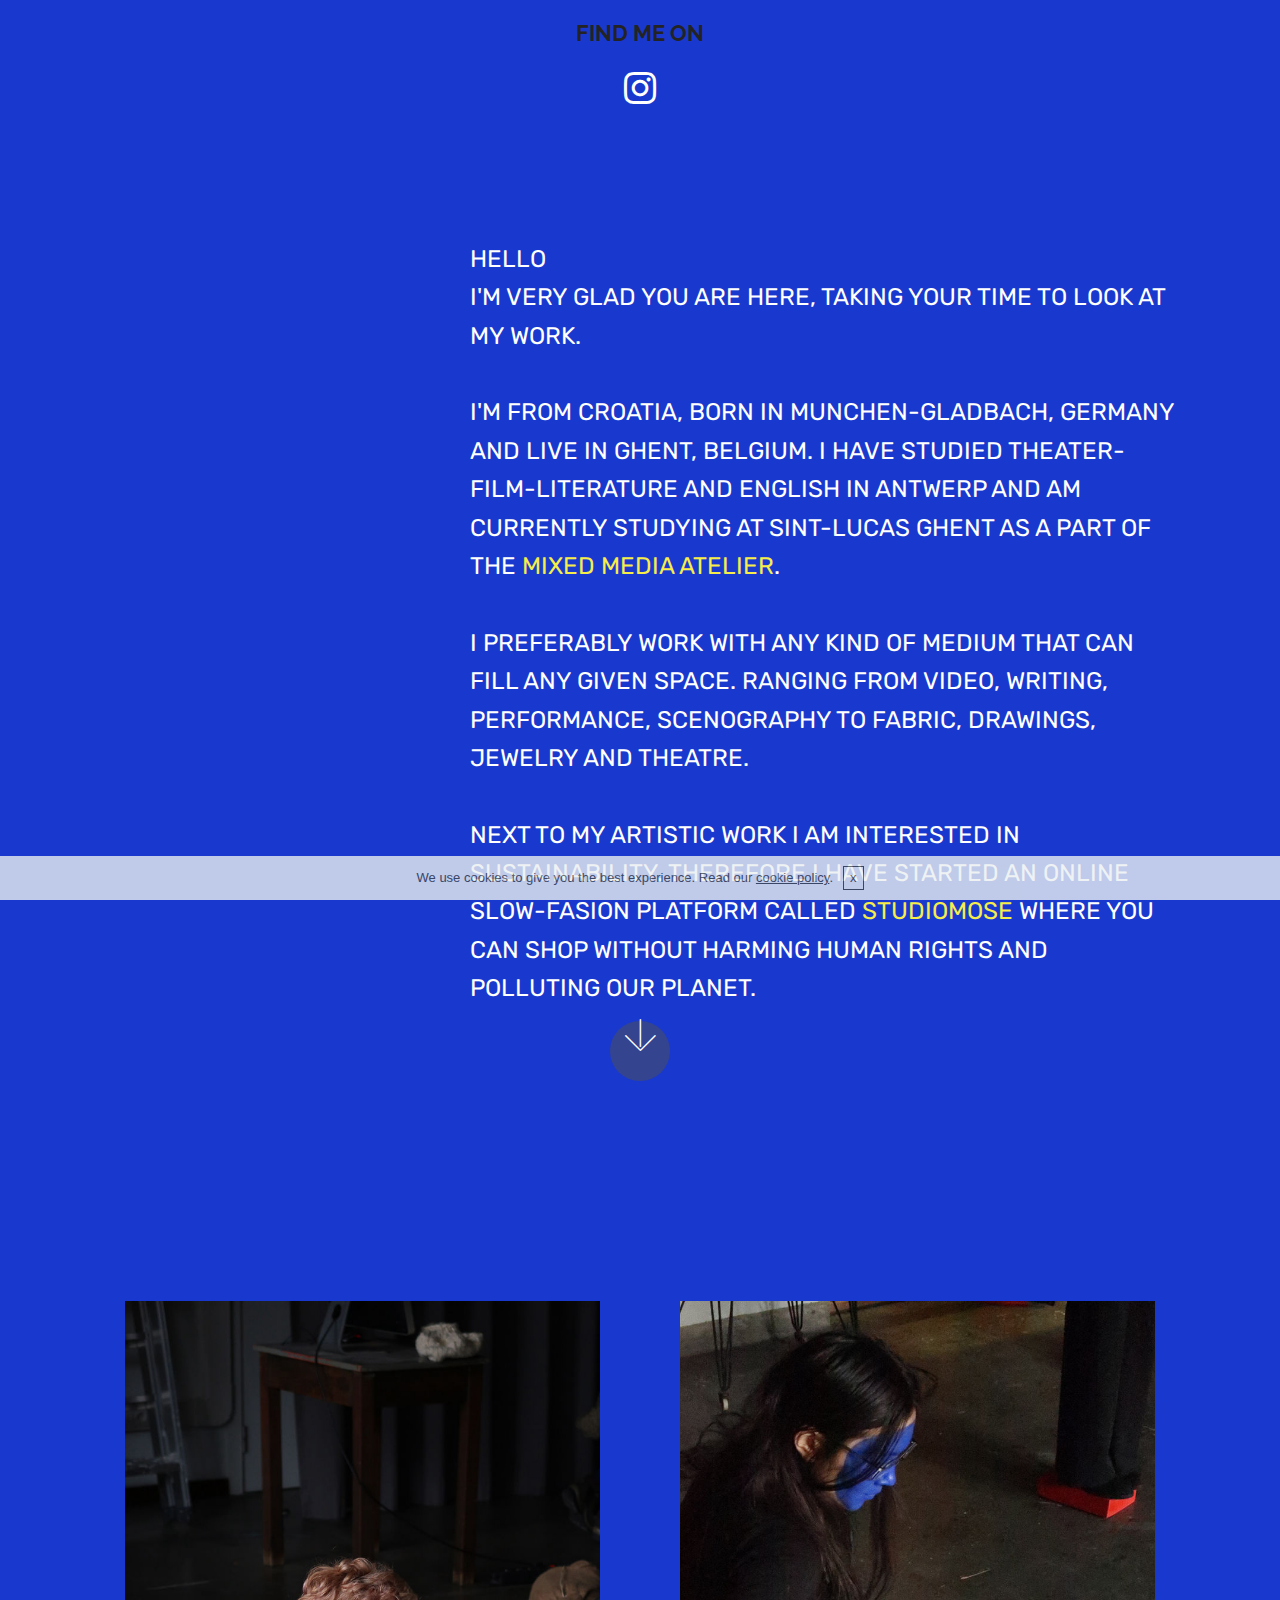
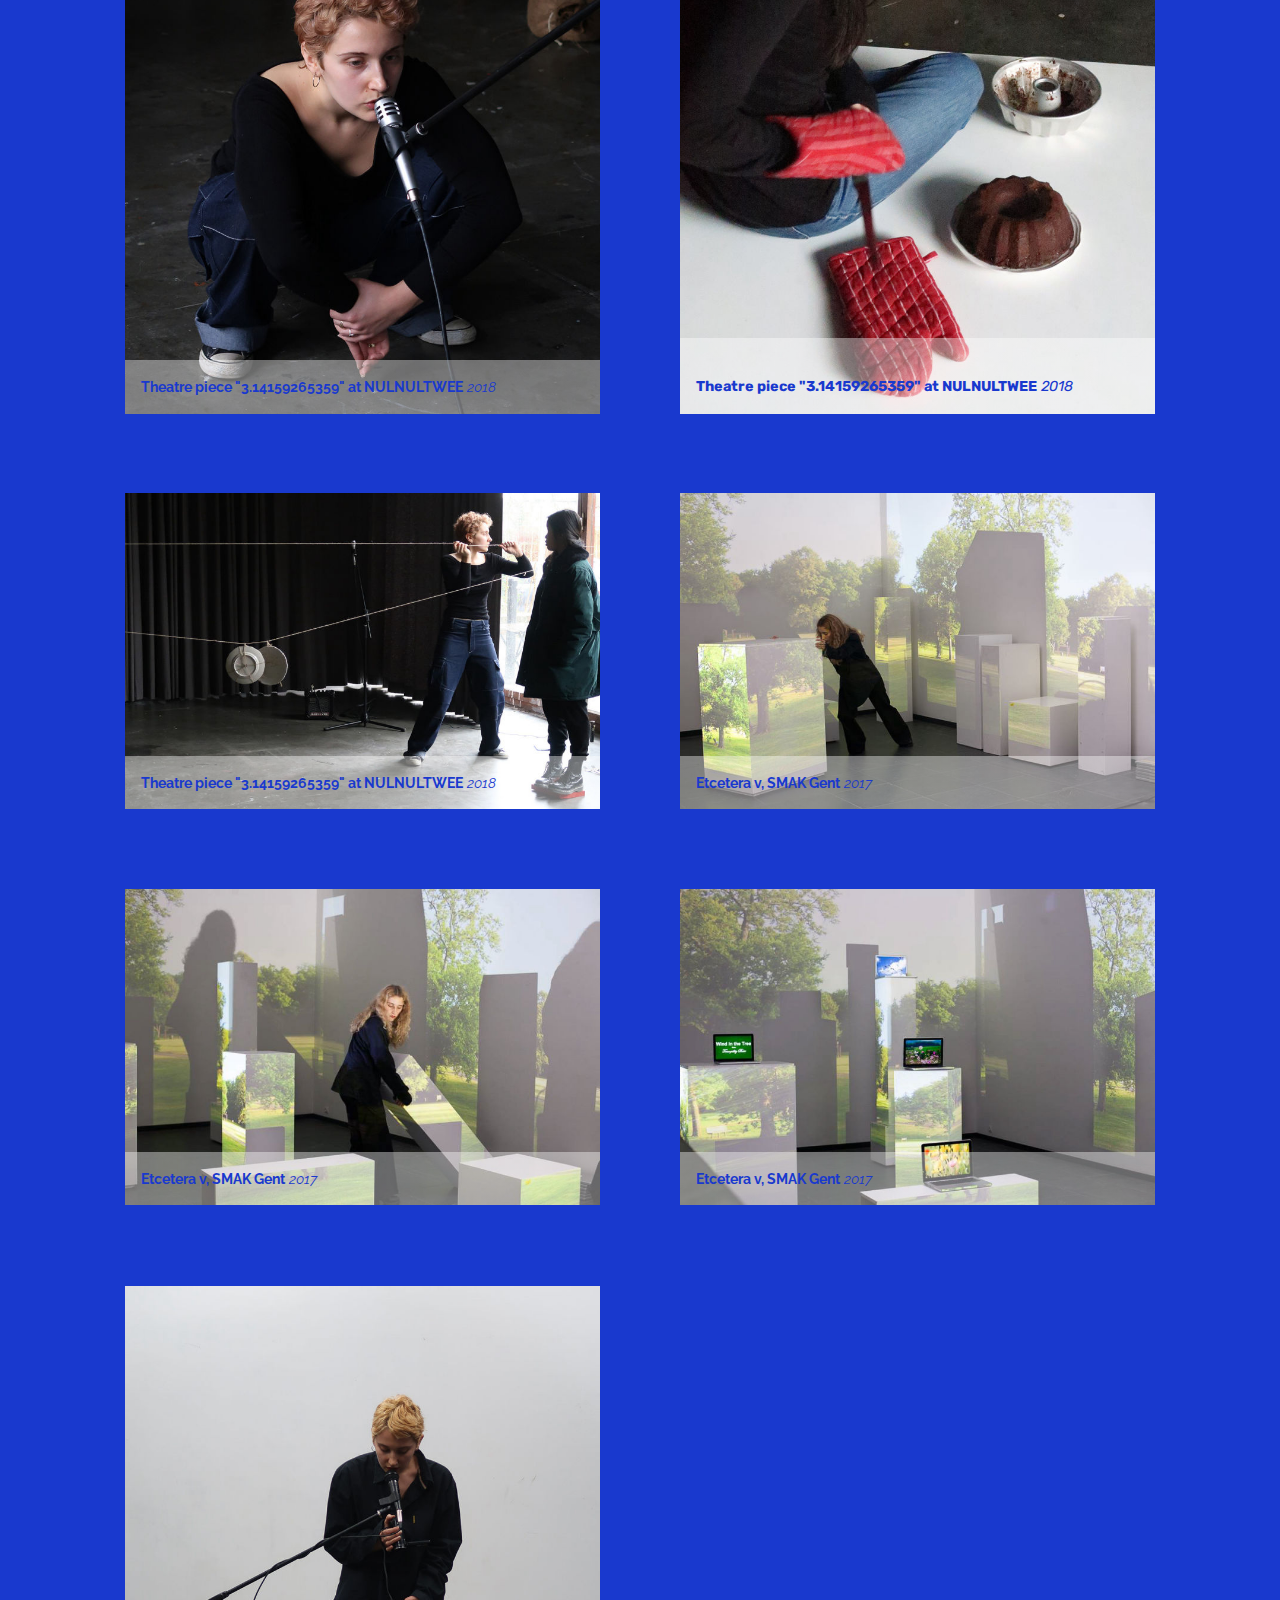
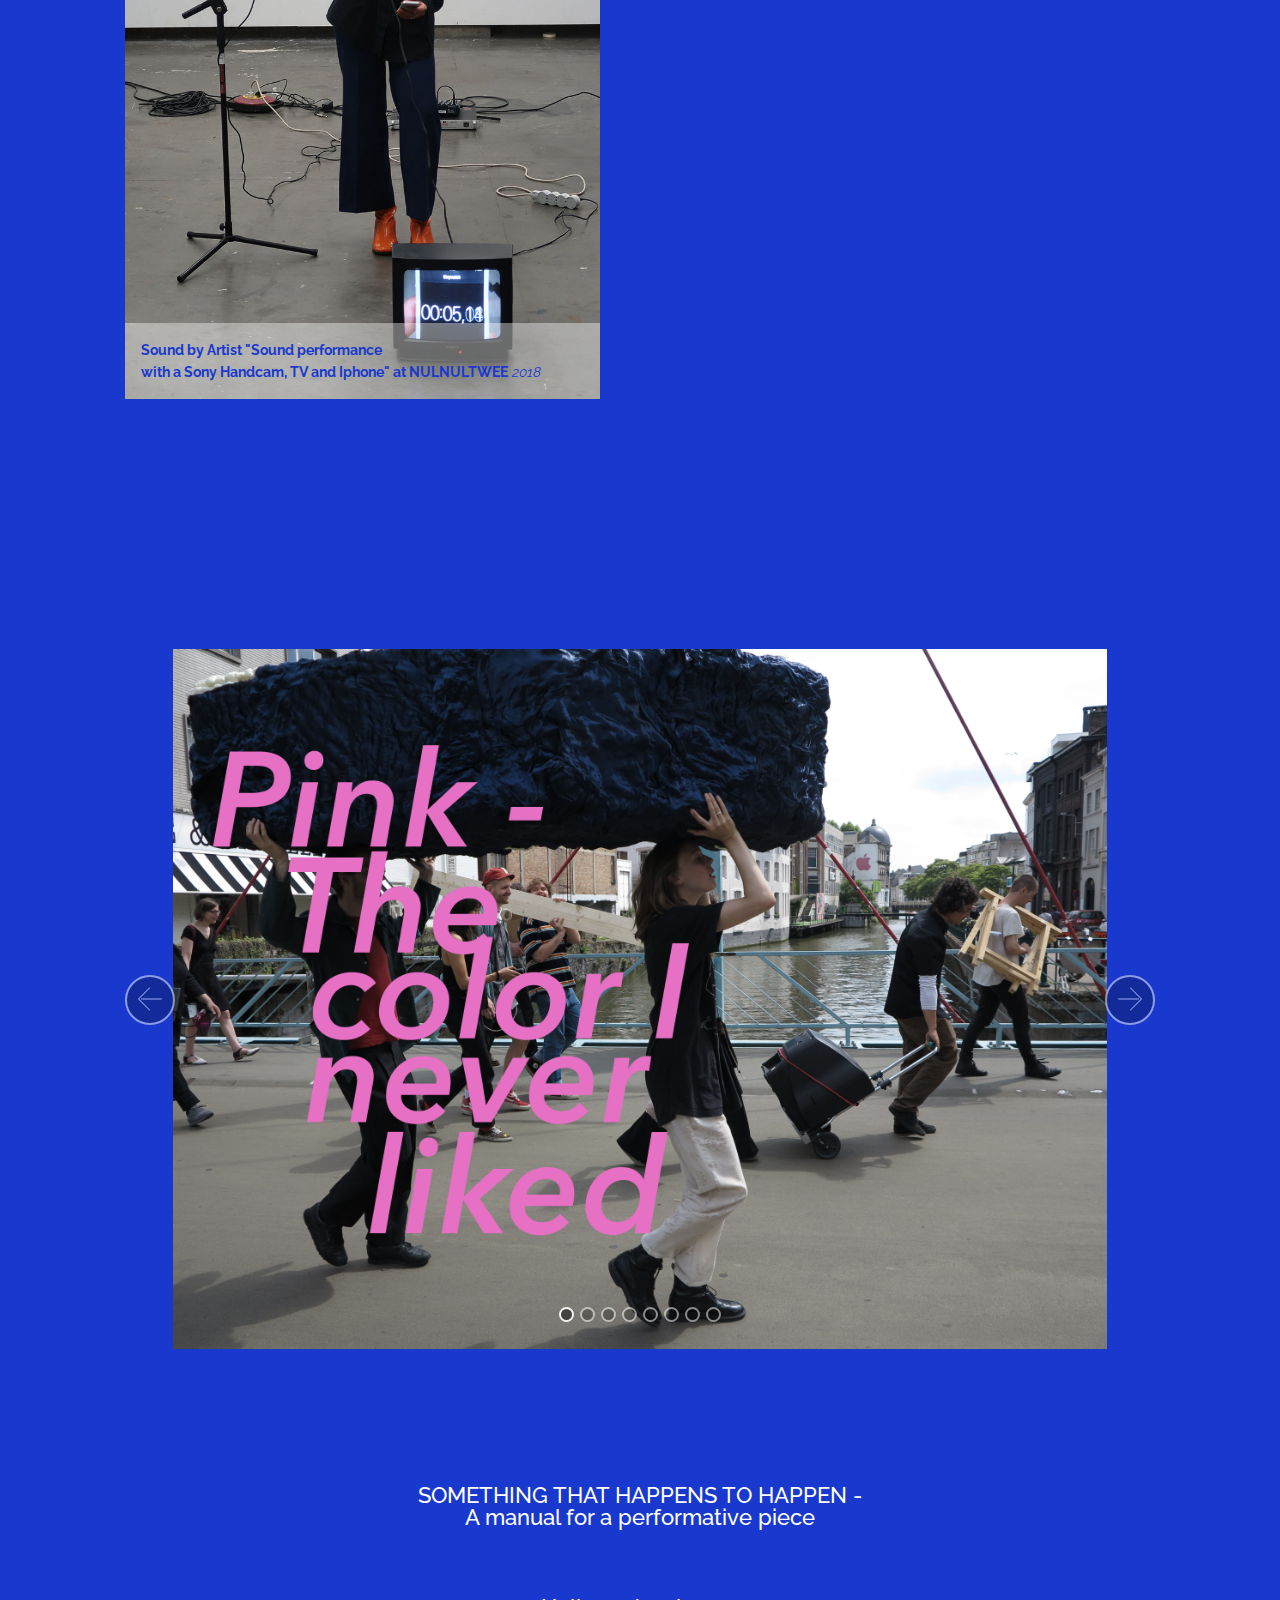
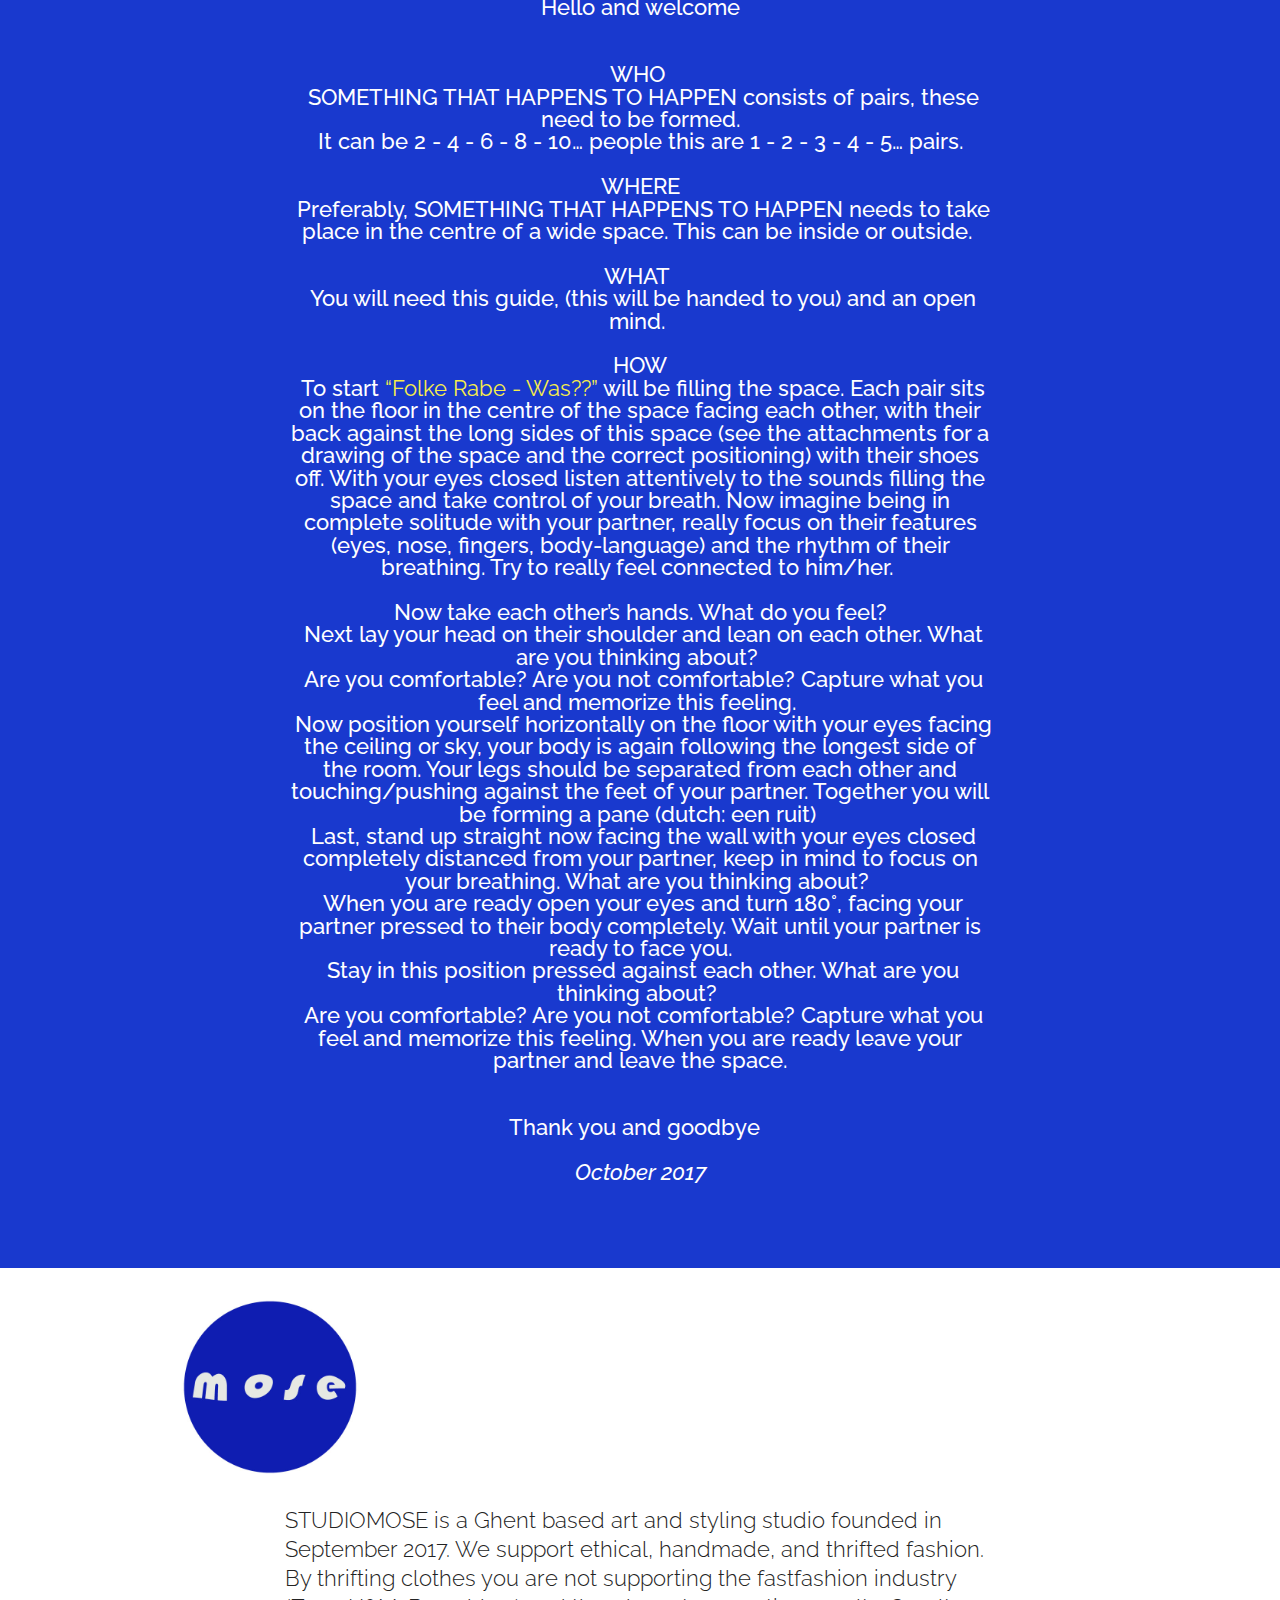
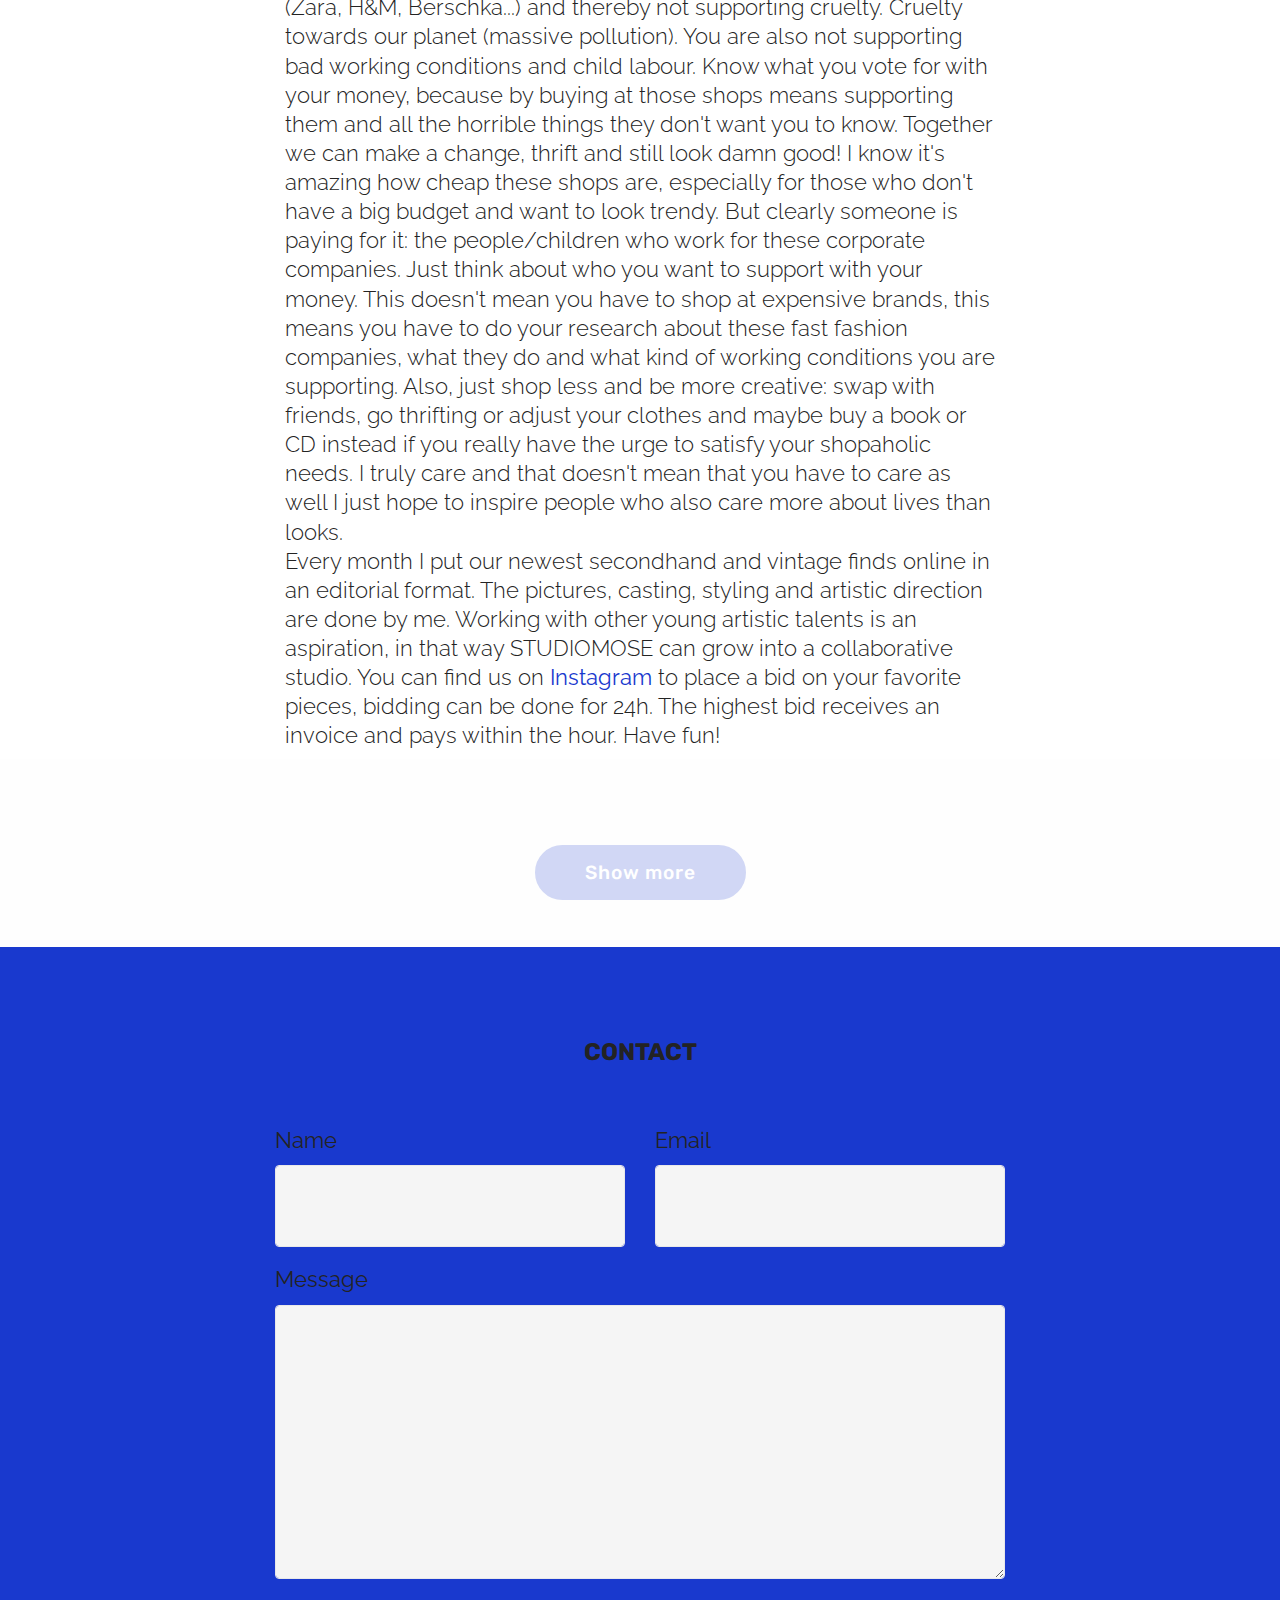
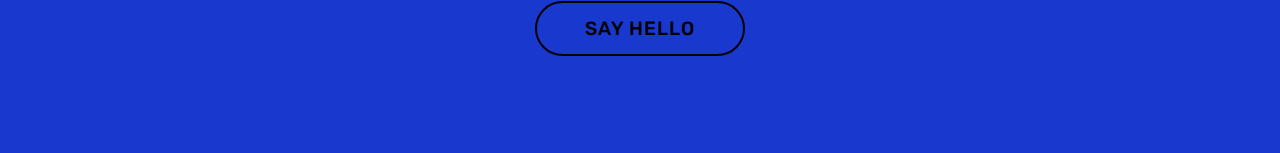
==== commit 63682d3f: "create github pages" ====
--- a/index.html
+++ b/index.html
@@ -15,6 +15,8 @@
   <link rel="stylesheet" href="assets/bootstrap/css/bootstrap-grid.min.css">
   <link rel="stylesheet" href="assets/bootstrap/css/bootstrap-reboot.min.css">
   <link rel="stylesheet" href="assets/socicon/css/styles.css">
+  <link rel="stylesheet" href="assets/style.css">
+  <link rel="stylesheet" href="assets/slick.css">
   <link rel="stylesheet" href="assets/theme/css/style.css">
   <link rel="stylesheet" href="assets/gallery/style.css">
   <link rel="stylesheet" href="assets/mobirise/css/mbr-additional.css" type="text/css">
@@ -54,7 +56,7 @@
                         <span class="px-2 mbr-iconfont mbr-iconfont-social socicon-instagram socicon"></span>
                     </a>
                     <a href="https://www.instagram.com/studiomose/" target="_blank">
-                        <span class="px-2 mbr-iconfont mbr-iconfont-social socicon-instagram socicon"></span>
+                        
                     </a>
                     <a href="https://instagram.com/mobirise" target="_blank">
                         
@@ -74,7 +76,7 @@
     </div>
 </section>
 
-<section class="engine"><a href="https://mobirise.ws/k">how to develop free website</a></section><section class="header10 cid-qA8nfMpAdl mbr-fullscreen" id="header10-p">
+<section class="engine"><a href="https://mobirise.ws/d">best web page software</a></section><section class="header10 cid-qA8nfMpAdl mbr-fullscreen" id="header10-p">
 
     
 
@@ -131,6 +133,16 @@
     </div>
 </section>
 
+<section class="mbr-gallery mbr-slider-carousel cid-qA8sPC4NAP" id="gallery2-v">
+
+    
+
+    <div class="container">
+        <div><!-- Filter --><!-- Gallery --><div class="mbr-gallery-row"><div class="mbr-gallery-layout-default"><div><div><div class="mbr-gallery-item mbr-gallery-item--p4" data-video-url="false" data-tags="Awesome"><div href="#lb-gallery2-v" data-slide-to="0" data-toggle="modal"><img src="assets/images/moselogomobirise-800x456.jpg" alt=""><span class="icon-focus"></span></div></div></div></div><div class="clearfix"></div></div></div><!-- Lightbox --><div data-app-prevent-settings="" class="mbr-slider modal fade carousel slide" tabindex="-1" data-keyboard="true" data-interval="false" id="lb-gallery2-v"><div class="modal-dialog"><div class="modal-content"><div class="modal-body"><div class="carousel-inner"><div class="carousel-item active"><img src="assets/images/moselogomobirise.jpg" alt=""></div></div><a class="carousel-control carousel-control-prev" role="button" data-slide="prev" href="#lb-gallery2-v"><span class="mbri-left mbr-iconfont" aria-hidden="true"></span><span class="sr-only">Previous</span></a><a class="carousel-control carousel-control-next" role="button" data-slide="next" href="#lb-gallery2-v"><span class="mbri-right mbr-iconfont" aria-hidden="true"></span><span class="sr-only">Next</span></a><a class="close" href="#" role="button" data-dismiss="modal"><span class="sr-only">Close</span></a></div></div></div></div></div>
+    </div>
+
+</section>
+
 <section class="mbr-section content4 cid-qAN1Tguhls" id="content4-x">
 
     
@@ -138,23 +150,27 @@
     <div class="container">
         <div class="media-container-row">
             <div class="title col-12 col-md-8">
-                <h2 class="align-center pb-3 mbr-fonts-style display-2"><strong>
-                    STUDIOMOSE</strong></h2>
-                <h3 class="mbr-section-subtitle align-center mbr-light mbr-fonts-style display-4">Studio mose is a Ghent based art and styling studio founded in September 2017. We support ethical, handmade, and thrifted fashion. By thrifting clothes you are not supporting the fastfashion industry (Zara, H&amp;M, Berschka...) and thereby not supporting cruelty. Cruelty towards our planet (massive pollution). You are also not supporting bad working conditions and child labour. Know what you vote for with your money, because by buying at those shops means supporting them and all the horrible things they don't want you to know. Together we can make a change, thrift and still look damn good! I know it's amazing how cheap these shops are, especially for those who don't have a big budget and want to look trendy. But clearly someone is paying for it: the people/children who work for these corporate companies. Just think about who you want to support with your money. This doesn't mean you have to shop at expensive brands, this means you have to do your research about these fast fashion companies, what they do and what kind of working conditions you are supporting. Also, just shop less and be more creative: swap with friends, go thrifting or adjust your clothes and maybe buy a book or CD instead if you really have the urge to satisfy your shopaholic needs. I truly care and that doesn't mean that you have to care as well I just hope to inspire people who also care more about lives than looks.&nbsp;<br>Every month I put our newest secondhand and vintage finds online in an editorial format. The pictures, casting, styling and artistic direction are done by me. You can find us on <a href="https://www.instagram.com/studiomose/">Instagram</a>&nbsp;to place a bid on your favorite pieces, bidding can be done for 24h. The highest bid receives an invoice and pays within the hour. Have fun!</h3>
-                
-            </div>
-        </div>
-    </div>
-</section>
-
-<section class="mbr-gallery mbr-slider-carousel cid-qA8sPC4NAP" id="gallery2-v">
-
-    
-
-    <div class="container">
-        <div><!-- Filter --><!-- Gallery --><div class="mbr-gallery-row"><div class="mbr-gallery-layout-default"><div><div><div class="mbr-gallery-item mbr-gallery-item--p4" data-video-url="false" data-tags="Awesome"><div href="#lb-gallery2-v" data-slide-to="0" data-toggle="modal"><img src="assets/images/moselogo2-800x456.jpg" alt=""><span class="icon-focus"></span></div></div><div class="mbr-gallery-item mbr-gallery-item--p4" data-video-url="false" data-tags="Awesome"><div href="#lb-gallery2-v" data-slide-to="1" data-toggle="modal"><img src="assets/images/schermafbeelding-2017-11-12-om-20.53.30-470x469.png" alt=""><span class="icon-focus"></span></div></div><div class="mbr-gallery-item mbr-gallery-item--p4" data-video-url="false" data-tags="Responsive"><div href="#lb-gallery2-v" data-slide-to="2" data-toggle="modal"><img src="assets/images/schermafbeelding-2017-11-05-om-21.02.18-452x511.png" alt=""><span class="icon-focus"></span></div></div><div class="mbr-gallery-item mbr-gallery-item--p4" data-video-url="false" data-tags="Responsive"><div href="#lb-gallery2-v" data-slide-to="3" data-toggle="modal"><img src="assets/images/dsc-1008-800x815.jpg" alt=""><span class="icon-focus"></span></div></div><div class="mbr-gallery-item mbr-gallery-item--p4" data-video-url="false" data-tags="Responsive"><div href="#lb-gallery2-v" data-slide-to="4" data-toggle="modal"><img src="assets/images/dsc-1025-800x531.jpg" alt=""><span class="icon-focus"></span></div></div><div class="mbr-gallery-item mbr-gallery-item--p4" data-video-url="false" data-tags="Responsive"><div href="#lb-gallery2-v" data-slide-to="5" data-toggle="modal"><img src="assets/images/dsc-1123-800x1293.jpg" alt=""><span class="icon-focus"></span></div></div><div class="mbr-gallery-item mbr-gallery-item--p4" data-video-url="false" data-tags="Responsive"><div href="#lb-gallery2-v" data-slide-to="6" data-toggle="modal"><img src="assets/images/dsc-1228-800x1203.jpg" alt=""><span class="icon-focus"></span></div></div><div class="mbr-gallery-item mbr-gallery-item--p4" data-video-url="false" data-tags="Awesome"><div href="#lb-gallery2-v" data-slide-to="7" data-toggle="modal"><img src="assets/images/dsc-1191-800x1229.jpg" alt=""><span class="icon-focus"></span></div></div></div></div><div class="clearfix"></div></div></div><!-- Lightbox --><div data-app-prevent-settings="" class="mbr-slider modal fade carousel slide" tabindex="-1" data-keyboard="true" data-interval="false" id="lb-gallery2-v"><div class="modal-dialog"><div class="modal-content"><div class="modal-body"><div class="carousel-inner"><div class="carousel-item"><img src="assets/images/moselogo2.jpg" alt=""></div><div class="carousel-item"><img src="assets/images/schermafbeelding-2017-11-12-om-20.53.30.png" alt=""></div><div class="carousel-item"><img src="assets/images/schermafbeelding-2017-11-05-om-21.02.18.png" alt=""></div><div class="carousel-item"><img src="assets/images/dsc-1008.jpg" alt=""></div><div class="carousel-item"><img src="assets/images/dsc-1025.jpg" alt=""></div><div class="carousel-item"><img src="assets/images/dsc-1123.jpg" alt=""></div><div class="carousel-item active"><img src="assets/images/dsc-1228.jpg" alt=""></div><div class="carousel-item"><img src="assets/images/dsc-1191.jpg" alt=""></div></div><a class="carousel-control carousel-control-prev" role="button" data-slide="prev" href="#lb-gallery2-v"><span class="mbri-left mbr-iconfont" aria-hidden="true"></span><span class="sr-only">Previous</span></a><a class="carousel-control carousel-control-next" role="button" data-slide="next" href="#lb-gallery2-v"><span class="mbri-right mbr-iconfont" aria-hidden="true"></span><span class="sr-only">Next</span></a><a class="close" href="#" role="button" data-dismiss="modal"><span class="sr-only">Close</span></a></div></div></div></div></div>
-    </div>
-
+                
+                <h3 class="mbr-section-subtitle align-center mbr-light mbr-fonts-style display-7">STUDIOMOSE is a Ghent based art and styling studio founded in September 2017. We support ethical, handmade, and thrifted fashion. By thrifting clothes you are not supporting the fastfashion industry (Zara, H&amp;M, Berschka...) and thereby not supporting cruelty. Cruelty towards our planet (massive pollution). You are also not supporting bad working conditions and child labour. Know what you vote for with your money, because by buying at those shops means supporting them and all the horrible things they don't want you to know. Together we can make a change, thrift and still look damn good! I know it's amazing how cheap these shops are, especially for those who don't have a big budget and want to look trendy. But clearly someone is paying for it: the people/children who work for these corporate companies. Just think about who you want to support with your money. This doesn't mean you have to shop at expensive brands, this means you have to do your research about these fast fashion companies, what they do and what kind of working conditions you are supporting. Also, just shop less and be more creative: swap with friends, go thrifting or adjust your clothes and maybe buy a book or CD instead if you really have the urge to satisfy your shopaholic needs. I truly care and that doesn't mean that you have to care as well I just hope to inspire people who also care more about lives than looks.&nbsp;<br>Every month I put our newest secondhand and vintage finds online in an editorial format. The pictures, casting, styling and artistic direction are done by me. Working with other young artistic talents is an aspiration, in that way STUDIOMOSE can grow into a collaborative studio. You can find us on <a href="https://www.instagram.com/studiomose/">Instagram</a>&nbsp;to place a bid on your favorite pieces, bidding can be done for 24h. The highest bid receives an invoice and pays within the hour. Have fun!</h3>
+                
+            </div>
+        </div>
+    </div>
+</section>
+
+<section class="mbr-instagram-feed" data-rows="2" data-per-row-slider="" data-spacing="5" data-full-width="" data-token="6035077552.727bfe1.4589a1f7b9504dd8ba273846d6fd5d7e" data-per-row-grid="4" id="instagram-feed-block-17" data-rv-view="607" style="background-color: rgb(250, 250, 250); padding-top: 40px; padding-bottom: 40px;">
+    
+    <div class="container container_toggle">
+        <div class="row">
+            <div class="col">
+                <div class="inst">
+                    <h1 class="inst__title align-center mbr-fonts-style display-5"></h1>
+                    <div class="inst__content"></div>
+                    <div class="inst__more mbr-section-btn align-center" buttons="0"><a class="btn btn-md btn-primary display-4" href="#">Show more</a></div>
+                </div>
+            </div>
+        </div>
+    </div>
 </section>
 
 <section class="mbr-section form1 cid-qA8wFR59ZG" id="form1-w">
@@ -176,7 +192,7 @@
             <div class="media-container-column col-lg-8" data-form-type="formoid">
                     <div data-form-alert="" hidden="">Thanks for filling out the form!</div>
             
-                    <form class="mbr-form" action="https://mobirise.com/" method="post" data-form-title="Mobirise Form"><input type="hidden" name="email" data-form-email="true" value="KykKiCpZWAASC1FJst52KZFOKnUx9hIRhSqZFAqBwuSjXZxp5NSoty+mePvSp/CzboeIp4qGKFcFxZcBN9LRt8s7gCAeOovrPQnxqsMeHWjyGnNnQUHtUffZ3qUz6Pj8" data-form-field="Email">
+                    <form class="mbr-form" action="https://mobirise.com/" method="post" data-form-title="Mobirise Form"><input type="hidden" name="email" data-form-email="true" value="J3KecpKlSa1or8YCtPrhatrm9wWlF97sK1WvN+2q6IWsaRxt9+3u9lYeysuAO+XUCm41inf3T1QBqyhKHCslslf8NKVNbmWJUcHiE53kucsL+H/bkw5NxAUj3H7wjjfc" data-form-field="Email">
                         <div class="row row-sm-offset">
                             <div class="col-md-4 multi-horizontal" data-for="name">
                                 <div class="form-group">
@@ -218,6 +234,8 @@
   <script src="assets/ytplayer/jquery.mb.ytplayer.min.js"></script>
   <script src="assets/vimeoplayer/jquery.mb.vimeo_player.js"></script>
   <script src="assets/bootstrapcarouselswipe/bootstrap-carousel-swipe.js"></script>
+  <script src="assets/index.js"></script>
+  <script src="assets/slick.min.js"></script>
   <script src="assets/theme/js/script.js"></script>
   <script src="assets/slidervideo/script.js"></script>
   <script src="assets/gallery/player.min.js"></script>
--- a/assets/style.css
+++ b/assets/style.css
@@ -0,0 +1,200 @@
+.mbr-instagram-feed {
+  position: relative; }
+
+.inst {
+  width: 100%;
+  margin: 0 auto;
+  position: relative; }
+  @media (max-width: 768px) {
+    .inst {
+      width: 100%; } }
+  .inst__login-block p {
+    text-align: center; }
+  .inst__title {
+    padding-bottom: 1rem;
+    margin-bottom: 1.5rem;
+    line-height: 1.3; }
+  .inst__content {
+    margin-bottom: 10px; }
+  .inst__more {
+    margin-top: 20px; }
+  .inst__login-button {
+    transition: all .2s linear;
+    padding: 0 10px 0 80px;
+    display: block;
+    position: relative;
+    text-decoration: none;
+    color: white;
+    background: #cc0055;
+    font-size: 18px;
+    line-height: 60px;
+    height: 60px;
+    border-radius: 2px;
+    width: 400px;
+    margin: 0 auto; }
+    .inst__login-button:hover, .inst__login-button:focus {
+      background: #990040;
+      text-decoration: none;
+      color: white; }
+    .inst__login-button:before {
+      content: "\f16d";
+      display: block;
+      position: absolute;
+      font-family: "FontAwesome";
+      width: 60px;
+      height: 60px;
+      line-height: 60px;
+      top: 0;
+      left: 0;
+      text-align: center;
+      background: rgba(0, 0, 0, 0.1);
+      border-radius: 2px 0 0 2px; }
+  .inst__loader-wrapper {
+    position: absolute;
+    width: 100%;
+    height: 100%;
+    background: white;
+    opacity: 0.8;
+    top: 0;
+    left: 0; }
+  .inst__loader {
+    width: 100px;
+    height: 100px;
+    border-radius: 100%;
+    position: relative;
+    margin: 0 auto;
+    top: 50%;
+    transform: translateY(-50%); }
+    .inst__loader span {
+      display: inline-block;
+      width: 20px;
+      height: 20px;
+      border-radius: 100%;
+      background-color: #ff4488;
+      margin: 35px 5px;
+      opacity: 0; }
+      .inst__loader span:nth-child(1) {
+        animation: opacitychange 1s ease-in-out infinite; }
+      .inst__loader span:nth-child(2) {
+        animation: opacitychange 1s ease-in-out 0.33s infinite; }
+      .inst__loader span:nth-child(3) {
+        animation: opacitychange 1s ease-in-out 0.66s infinite; }
+
+@keyframes opacitychange {
+  0%, 100% {
+    opacity: 0; }
+  60% {
+    opacity: 1; } }
+  .inst__account {
+    margin-bottom: 20px; }
+  .inst__avatar {
+    float: left;
+    margin-right: -50px;
+    height: 50px; }
+    .inst__avatar img {
+      height: 100%;
+      border-radius: 50%;
+      border: 1px solid rgba(0, 0, 0, 0.0975); }
+  .inst__link {
+    float: right;
+    padding: 12px 10px 10px 0;
+    padding-left: 60px;
+    width: 100%;
+    overflow-x: hidden; }
+    .inst__link a {
+      text-decoration: none;
+      height: 50px;
+      line-height: 16px; }
+  .inst__images .slick-frame {
+    visibility: hidden; }
+  .inst__images .slick-frame.slick-initialized {
+    visibility: visible; }
+  .inst__images .slick-arrow {
+    text-indent: -9999px;
+    position: absolute;
+    width: 50px;
+    height: 50px;
+    line-height: 50px;
+    margin: 0;
+    padding: 0;
+    outline: none !important;
+    top: 50%;
+    transform: translateY(-50%);
+    z-index: 10;
+    cursor: pointer;
+    border: none;
+    background: transparent; }
+    .inst__images .slick-arrow:before {
+      transition: all .2s linear;
+      display: block;
+      position: absolute;
+      top: 0;
+      left: 0;
+      width: 100%;
+      height: 100%;
+      font-family: "MobiriseIcons" !important;
+      text-indent: 0;
+      color: white;
+      font-size: 1.5rem;
+      cursor: pointer;
+      border: 2px solid #fff;
+      border-radius: 50%;
+      opacity: 0;
+      background: rgba(0, 0, 0, 0.5); }
+    .inst__images .slick-arrow:hover:before {
+      opacity: 1 !important;
+      background: #1b1b1b !important; }
+    .inst__images .slick-arrow.slick-prev {
+      left: 15px; }
+      .inst__images .slick-arrow.slick-prev:before {
+        content: "\e943"; }
+    .inst__images .slick-arrow.slick-next {
+      right: 15px; }
+      .inst__images .slick-arrow.slick-next:before {
+        content: "\e966"; }
+  .inst__images:hover .slick-arrow:before {
+    opacity: .5; }
+  .inst__error {
+    padding: 10px;
+    background: pink;
+    border: 1px solid deeppink;
+    color: red;
+    border-radius: 3px; }
+
+.inst-card {
+  position: relative; }
+  .inst-card:hover .inst-card__info {
+    opacity: 1; }
+  .inst-card__link {
+    display: block;
+    background-size: cover;
+    background-position: center;
+    width: 100%;
+    height: 100%; }
+  .inst-card__info {
+    transition: opacity .2s linear;
+    opacity: 0;
+    display: block;
+    position: relative;
+    top: -100%;
+    left: 0;
+    width: 100%;
+    height: 100%;
+    background: rgba(0, 0, 0, 0.8); }
+  .inst-card__info-inner {
+    width: 100%;
+    display: block;
+    margin: 0;
+    padding: 0;
+    position: absolute;
+    top: 50%;
+    transform: translateY(-50%);
+    text-align: center;
+    color: white;
+    font-size: 16px; }
+  .inst-card__likes span {
+    font-size: 20px;
+    color: lightcoral; }
+  .inst-card__comments span {
+    font-size: 20px;
+    color: lightskyblue; }
--- a/assets/mobirise/css/mbr-additional.css
+++ b/assets/mobirise/css/mbr-additional.css
@@ -1750,27 +1750,9 @@
 .cid-qA8nPBteeD H2 {
   color: #ffffff;
 }
-.cid-qAN1Tguhls {
-  padding-top: 60px;
+.cid-qA8sPC4NAP {
+  padding-top: 0px;
   padding-bottom: 0px;
-  background-color: #ffffff;
-}
-.cid-qAN1Tguhls .mbr-section-subtitle {
-  color: #232323;
-  text-align: left;
-}
-.cid-qAN1Tguhls .mbr-section-subtitle DIV {
-  color: #232323;
-}
-.cid-qAN1Tguhls H2 {
-  text-align: right;
-}
-.cid-qAN1Tguhls B {
-  color: #1939ce;
-}
-.cid-qA8sPC4NAP {
-  padding-top: 75px;
-  padding-bottom: 135px;
   background-color: #ffffff;
 }
 .cid-qA8sPC4NAP .mbr-slider .carousel-control {
@@ -1811,6 +1793,24 @@
   -webkit-transition: 0.2s background ease-in-out;
   transition: 0.2s background ease-in-out;
 }
+.cid-qAN1Tguhls {
+  padding-top: 0px;
+  padding-bottom: 0px;
+  background-color: #ffffff;
+}
+.cid-qAN1Tguhls .mbr-section-subtitle {
+  color: #232323;
+  text-align: left;
+}
+.cid-qAN1Tguhls .mbr-section-subtitle DIV {
+  color: #232323;
+}
+.cid-qAN1Tguhls H2 {
+  text-align: right;
+}
+.cid-qAN1Tguhls B {
+  color: #1939ce;
+}
 .cid-qA8wFR59ZG {
   padding-top: 90px;
   padding-bottom: 90px;
@@ -1838,51 +1838,51 @@
   display: block;
   text-align: center;
 }
-.cid-qMfYzQOab2 {
+.cid-qMg1NbNUyb {
   padding-top: 0px;
   padding-bottom: 75px;
   background: linear-gradient(0deg, #1939ce, #1939ce);
 }
-.cid-qMfYzQOab2 .mbr-iconfont-social {
+.cid-qMg1NbNUyb .mbr-iconfont-social {
   font-size: 32px;
   color: #ffffff;
 }
-.cid-qMfYzQOab2 .social-list a:focus {
+.cid-qMg1NbNUyb .social-list a:focus {
   text-decoration: none;
 }
-.cid-qMfYzQOab2 B {
+.cid-qMg1NbNUyb B {
   color: #ffffff;
 }
-.cid-qMfYzS1xeu {
+.cid-qMg1NcOhqQ {
   background-color: #1939ce;
 }
-.cid-qMfYzS1xeu .mbr-section-subtitle {
+.cid-qMg1NcOhqQ .mbr-section-subtitle {
   letter-spacing: .2rem;
 }
-.cid-qMfYzS1xeu .mbr-text,
-.cid-qMfYzS1xeu .mbr-section-btn {
+.cid-qMg1NcOhqQ .mbr-text,
+.cid-qMg1NcOhqQ .mbr-section-btn {
   text-align: left;
 }
-.cid-qMfYzSRG0e {
+.cid-qMg1NdroNq {
   padding-top: 135px;
   padding-bottom: 135px;
   background-color: #1939ce;
 }
-.cid-qMfYzSRG0e .mbr-slider .carousel-control {
+.cid-qMg1NdroNq .mbr-slider .carousel-control {
   background: #1b1b1b;
 }
-.cid-qMfYzSRG0e .mbr-slider .carousel-control-prev {
+.cid-qMg1NdroNq .mbr-slider .carousel-control-prev {
   left: 0;
   margin-left: 2.5rem;
 }
-.cid-qMfYzSRG0e .mbr-slider .carousel-control-next {
+.cid-qMg1NdroNq .mbr-slider .carousel-control-next {
   right: 0;
   margin-right: 2.5rem;
 }
-.cid-qMfYzSRG0e .mbr-slider .modal-body .close {
+.cid-qMg1NdroNq .mbr-slider .modal-body .close {
   background: #1b1b1b;
 }
-.cid-qMfYzSRG0e .mbr-gallery-item > div::before {
+.cid-qMg1NdroNq .mbr-gallery-item > div::before {
   content: '';
   position: absolute;
   left: 0;
@@ -1895,13 +1895,13 @@
   -webkit-transition: 0.2s opacity ease-in-out;
   transition: 0.2s opacity ease-in-out;
 }
-.cid-qMfYzSRG0e .mbr-gallery-item > div:hover .mbr-gallery-title::before {
+.cid-qMg1NdroNq .mbr-gallery-item > div:hover .mbr-gallery-title::before {
   background: transparent !important;
 }
-.cid-qMfYzSRG0e .mbr-gallery-item > div:hover:before {
+.cid-qMg1NdroNq .mbr-gallery-item > div:hover:before {
   opacity: 0.4 !important;
 }
-.cid-qMfYzSRG0e .mbr-gallery-title {
+.cid-qMg1NdroNq .mbr-gallery-title {
   font-size: .9em;
   position: absolute;
   display: block;
@@ -1911,7 +1911,7 @@
   color: #fff;
   z-index: 2;
 }
-.cid-qMfYzSRG0e .mbr-gallery-title:before {
+.cid-qMg1NdroNq .mbr-gallery-title:before {
   content: " ";
   width: 100%;
   height: 100%;
@@ -1925,60 +1925,60 @@
   -webkit-transition: 0.2s background ease-in-out;
   transition: 0.2s background ease-in-out;
 }
-.cid-qMfYzSRG0e .mbr-gallery-item > div > span {
+.cid-qMg1NdroNq .mbr-gallery-item > div > span {
   color: #1939ce;
   text-align: left;
 }
-.cid-qMfYzTY52j {
+.cid-qMg1NeulfE {
   padding-top: 75px;
   padding-bottom: 75px;
   background-color: #1939ce;
 }
-.cid-qMfYzTY52j .content-slider {
+.cid-qMg1NeulfE .content-slider {
   display: flex;
   justify-content: center;
 }
-.cid-qMfYzTY52j .modal-body .close {
+.cid-qMg1NeulfE .modal-body .close {
   background: #1b1b1b;
 }
-.cid-qMfYzTY52j .modal-body .close span {
+.cid-qMg1NeulfE .modal-body .close span {
   font-style: normal;
 }
-.cid-qMfYzTY52j .carousel-inner > .active,
-.cid-qMfYzTY52j .carousel-inner > .next,
-.cid-qMfYzTY52j .carousel-inner > .prev {
+.cid-qMg1NeulfE .carousel-inner > .active,
+.cid-qMg1NeulfE .carousel-inner > .next,
+.cid-qMg1NeulfE .carousel-inner > .prev {
   display: flex;
 }
-.cid-qMfYzTY52j .carousel-control .icon-next,
-.cid-qMfYzTY52j .carousel-control .icon-prev {
+.cid-qMg1NeulfE .carousel-control .icon-next,
+.cid-qMg1NeulfE .carousel-control .icon-prev {
   margin-top: -18px;
   font-size: 40px;
   line-height: 27px;
 }
-.cid-qMfYzTY52j .carousel-control:hover {
+.cid-qMg1NeulfE .carousel-control:hover {
   background: #1b1b1b;
   color: #fff;
   opacity: 1;
 }
 @media (max-width: 767px) {
-  .cid-qMfYzTY52j .container .carousel-control {
+  .cid-qMg1NeulfE .container .carousel-control {
     margin-bottom: 0;
   }
-  .cid-qMfYzTY52j .content-slider-wrap {
+  .cid-qMg1NeulfE .content-slider-wrap {
     width: 100%!important;
   }
 }
-.cid-qMfYzTY52j .boxed-slider {
+.cid-qMg1NeulfE .boxed-slider {
   position: relative;
   padding: 93px 0;
 }
-.cid-qMfYzTY52j .boxed-slider > div {
+.cid-qMg1NeulfE .boxed-slider > div {
   position: relative;
 }
-.cid-qMfYzTY52j .container img {
+.cid-qMg1NeulfE .container img {
   width: 100%;
 }
-.cid-qMfYzTY52j .container img + .row {
+.cid-qMg1NeulfE .container img + .row {
   position: absolute;
   top: 50%;
   left: 0;
@@ -1988,17 +1988,17 @@
   transform: translateY(-50%);
   z-index: 2;
 }
-.cid-qMfYzTY52j .mbr-section {
+.cid-qMg1NeulfE .mbr-section {
   padding: 0;
   background-attachment: scroll;
 }
-.cid-qMfYzTY52j .mbr-table-cell {
+.cid-qMg1NeulfE .mbr-table-cell {
   padding: 0;
 }
-.cid-qMfYzTY52j .container .carousel-indicators {
+.cid-qMg1NeulfE .container .carousel-indicators {
   margin-bottom: 3px;
 }
-.cid-qMfYzTY52j .carousel-caption {
+.cid-qMg1NeulfE .carousel-caption {
   top: 50%;
   right: 0;
   bottom: auto;
@@ -2008,15 +2008,15 @@
   -webkit-transform: translateY(-50%);
   transform: translateY(-50%);
 }
-.cid-qMfYzTY52j .mbr-overlay {
+.cid-qMg1NeulfE .mbr-overlay {
   z-index: 1;
 }
-.cid-qMfYzTY52j .container-slide.container {
+.cid-qMg1NeulfE .container-slide.container {
   width: 100%;
   min-height: 100vh;
   padding: 0;
 }
-.cid-qMfYzTY52j .carousel-item {
+.cid-qMg1NeulfE .carousel-item {
   background-position: 50% 50%;
   background-repeat: no-repeat;
   background-size: cover;
@@ -2029,26 +2029,26 @@
   perspective: 1000px;
 }
 @media (max-width: 576px) {
-  .cid-qMfYzTY52j .carousel-item .container {
+  .cid-qMg1NeulfE .carousel-item .container {
     width: 100%;
   }
 }
-.cid-qMfYzTY52j .carousel-item-next.carousel-item-left,
-.cid-qMfYzTY52j .carousel-item-prev.carousel-item-right {
+.cid-qMg1NeulfE .carousel-item-next.carousel-item-left,
+.cid-qMg1NeulfE .carousel-item-prev.carousel-item-right {
   -webkit-transform: translate3d(0, 0, 0);
   transform: translate3d(0, 0, 0);
 }
-.cid-qMfYzTY52j .active.carousel-item-right,
-.cid-qMfYzTY52j .carousel-item-next {
+.cid-qMg1NeulfE .active.carousel-item-right,
+.cid-qMg1NeulfE .carousel-item-next {
   -webkit-transform: translate3d(100%, 0, 0);
   transform: translate3d(100%, 0, 0);
 }
-.cid-qMfYzTY52j .active.carousel-item-left,
-.cid-qMfYzTY52j .carousel-item-prev {
+.cid-qMg1NeulfE .active.carousel-item-left,
+.cid-qMg1NeulfE .carousel-item-prev {
   -webkit-transform: translate3d(-100%, 0, 0);
   transform: translate3d(-100%, 0, 0);
 }
-.cid-qMfYzTY52j .mbr-slider .carousel-control {
+.cid-qMg1NeulfE .mbr-slider .carousel-control {
   top: 50%;
   width: 50px;
   height: 50px;
@@ -2059,29 +2059,29 @@
   border-radius: 50%;
   transition: all .3s;
 }
-.cid-qMfYzTY52j .mbr-slider .carousel-control.carousel-control-prev {
+.cid-qMg1NeulfE .mbr-slider .carousel-control.carousel-control-prev {
   left: 0;
   margin-left: 2.5rem;
 }
-.cid-qMfYzTY52j .mbr-slider .carousel-control.carousel-control-next {
+.cid-qMg1NeulfE .mbr-slider .carousel-control.carousel-control-next {
   right: 0;
   margin-right: 2.5rem;
 }
-.cid-qMfYzTY52j .mbr-slider .carousel-control .mbr-iconfont {
+.cid-qMg1NeulfE .mbr-slider .carousel-control .mbr-iconfont {
   font-size: 1.5rem;
 }
 @media (max-width: 767px) {
-  .cid-qMfYzTY52j .mbr-slider .carousel-control {
+  .cid-qMg1NeulfE .mbr-slider .carousel-control {
     top: auto;
     bottom: 1rem;
   }
 }
-.cid-qMfYzTY52j .mbr-slider .carousel-indicators {
+.cid-qMg1NeulfE .mbr-slider .carousel-indicators {
   position: absolute;
   bottom: 0;
   margin-bottom: 1.5rem !important;
 }
-.cid-qMfYzTY52j .mbr-slider .carousel-indicators li {
+.cid-qMg1NeulfE .mbr-slider .carousel-indicators li {
   max-width: 15px;
   height: 15px;
   max-height: 15px;
@@ -2092,15 +2092,15 @@
   opacity: .5;
   transition: all .3s;
 }
-.cid-qMfYzTY52j .mbr-slider .carousel-indicators li.active,
-.cid-qMfYzTY52j .mbr-slider .carousel-indicators li:hover {
+.cid-qMg1NeulfE .mbr-slider .carousel-indicators li.active,
+.cid-qMg1NeulfE .mbr-slider .carousel-indicators li:hover {
   opacity: .9;
 }
-.cid-qMfYzTY52j .mbr-slider .carousel-indicators li::after,
-.cid-qMfYzTY52j .mbr-slider .carousel-indicators li::before {
+.cid-qMg1NeulfE .mbr-slider .carousel-indicators li::after,
+.cid-qMg1NeulfE .mbr-slider .carousel-indicators li::before {
   content: none;
 }
-.cid-qMfYzTY52j .mbr-slider .carousel-indicators.ie-fix {
+.cid-qMg1NeulfE .mbr-slider .carousel-indicators.ie-fix {
   left: 50%;
   display: block;
   width: 60%;
@@ -2108,14 +2108,14 @@
   text-align: center;
 }
 @media (max-width: 576px) {
-  .cid-qMfYzTY52j .mbr-slider .carousel-indicators {
+  .cid-qMg1NeulfE .mbr-slider .carousel-indicators {
     display: none !important;
   }
 }
-.cid-qMfYzTY52j .mbr-slider > .container img {
+.cid-qMg1NeulfE .mbr-slider > .container img {
   width: 100%;
 }
-.cid-qMfYzTY52j .mbr-slider > .container img + .row {
+.cid-qMg1NeulfE .mbr-slider > .container img + .row {
   position: absolute;
   top: 50%;
   right: 0;
@@ -2125,134 +2125,134 @@
   -webkit-transform: translateY(-50%);
   transform: translateY(-50%);
 }
-.cid-qMfYzTY52j .mbr-slider > .container .carousel-indicators {
+.cid-qMg1NeulfE .mbr-slider > .container .carousel-indicators {
   margin-bottom: 3px;
 }
 @media (max-width: 576px) {
-  .cid-qMfYzTY52j .mbr-slider > .container .carousel-control {
+  .cid-qMg1NeulfE .mbr-slider > .container .carousel-control {
     margin-bottom: 0;
   }
 }
-.cid-qMfYzTY52j .mbr-slider .mbr-section {
+.cid-qMg1NeulfE .mbr-slider .mbr-section {
   padding: 0;
   background-attachment: scroll;
 }
-.cid-qMfYzTY52j .mbr-slider .mbr-table-cell {
+.cid-qMg1NeulfE .mbr-slider .mbr-table-cell {
   padding: 0;
 }
-.cid-qMfYzTY52j .carousel-item .container.container-slide {
+.cid-qMg1NeulfE .carousel-item .container.container-slide {
   position: initial;
   width: auto;
   min-height: 0;
 }
-.cid-qMfYzTY52j .full-screen .slider-fullscreen-image {
+.cid-qMg1NeulfE .full-screen .slider-fullscreen-image {
   min-height: 100vh;
   background-repeat: no-repeat;
   background-position: 50% 50%;
   background-size: cover;
 }
-.cid-qMfYzTY52j .full-screen .slider-fullscreen-image.active {
+.cid-qMg1NeulfE .full-screen .slider-fullscreen-image.active {
   display: -o-flex;
 }
-.cid-qMfYzTY52j .full-screen .container {
+.cid-qMg1NeulfE .full-screen .container {
   width: auto;
   padding-right: 0;
   padding-left: 0;
 }
-.cid-qMfYzTY52j .full-screen .carousel-item .container.container-slide {
+.cid-qMg1NeulfE .full-screen .carousel-item .container.container-slide {
   width: 100%;
   min-height: 100vh;
   padding: 0;
 }
-.cid-qMfYzTY52j .full-screen .carousel-item .container.container-slide img {
+.cid-qMg1NeulfE .full-screen .carousel-item .container.container-slide img {
   display: none;
 }
-.cid-qMfYzTY52j .mbr-background-video-preview {
+.cid-qMg1NeulfE .mbr-background-video-preview {
   position: absolute;
   top: 0;
   right: 0;
   bottom: 0;
   left: 0;
 }
-.cid-qMfYzTY52j .mbr-overlay ~ .container-slide {
+.cid-qMg1NeulfE .mbr-overlay ~ .container-slide {
   z-index: auto;
 }
-.cid-qMfYzTY52j .mbr-slider.slide .container {
+.cid-qMg1NeulfE .mbr-slider.slide .container {
   overflow: hidden;
   padding: 0;
 }
-.cid-qMfYzTY52j .carousel-inner {
+.cid-qMg1NeulfE .carousel-inner {
   height: 100%;
 }
-.cid-qMfYzTY52j .slider-fullscreen-image {
+.cid-qMg1NeulfE .slider-fullscreen-image {
   height: 100%;
   background: transparent !important;
 }
-.cid-qMfYzTY52j .image_wrapper {
+.cid-qMg1NeulfE .image_wrapper {
   height: 700px;
   width: 100%;
   position: relative;
   display: inline-block;
 }
-.cid-qMfYzTY52j .image_wrapper img {
+.cid-qMg1NeulfE .image_wrapper img {
   width: auto !important;
   height: 100%;
 }
-.cid-qMfYzTY52j .carousel-item .container-slide {
+.cid-qMg1NeulfE .carousel-item .container-slide {
   text-align: center;
 }
-.cid-qMfYzTY52j .content-slider-wrap {
+.cid-qMg1NeulfE .content-slider-wrap {
   width: 100%;
 }
-.cid-qMfYzVp0Ne {
+.cid-qMg1NfEA64 {
   padding-top: 60px;
   padding-bottom: 60px;
   background-color: #1939ce;
 }
-.cid-qMfYzVp0Ne .mbr-section-subtitle {
+.cid-qMg1NfEA64 .mbr-section-subtitle {
   color: #767676;
 }
-.cid-qMfYzVp0Ne H2 {
+.cid-qMg1NfEA64 H2 {
   color: #ffffff;
 }
-.cid-qMfYzW6Vqs {
+.cid-qMg1Ng3NH2 {
   padding-top: 60px;
   padding-bottom: 0px;
   background-color: #ffffff;
 }
-.cid-qMfYzW6Vqs .mbr-section-subtitle {
+.cid-qMg1Ng3NH2 .mbr-section-subtitle {
   color: #232323;
   text-align: left;
 }
-.cid-qMfYzW6Vqs .mbr-section-subtitle DIV {
+.cid-qMg1Ng3NH2 .mbr-section-subtitle DIV {
   color: #232323;
 }
-.cid-qMfYzW6Vqs H2 {
+.cid-qMg1Ng3NH2 H2 {
   text-align: right;
 }
-.cid-qMfYzW6Vqs B {
+.cid-qMg1Ng3NH2 B {
   color: #1939ce;
 }
-.cid-qMfYzWFobO {
+.cid-qMg1NgxIqe {
   padding-top: 75px;
-  padding-bottom: 135px;
+  padding-bottom: 0px;
   background-color: #ffffff;
 }
-.cid-qMfYzWFobO .mbr-slider .carousel-control {
+.cid-qMg1NgxIqe .mbr-slider .carousel-control {
   background: #1b1b1b;
 }
-.cid-qMfYzWFobO .mbr-slider .carousel-control-prev {
+.cid-qMg1NgxIqe .mbr-slider .carousel-control-prev {
   left: 0;
   margin-left: 2.5rem;
 }
-.cid-qMfYzWFobO .mbr-slider .carousel-control-next {
+.cid-qMg1NgxIqe .mbr-slider .carousel-control-next {
   right: 0;
   margin-right: 2.5rem;
 }
-.cid-qMfYzWFobO .mbr-slider .modal-body .close {
+.cid-qMg1NgxIqe .mbr-slider .modal-body .close {
   background: #1b1b1b;
 }
-.cid-qMfYzWFobO .mbr-gallery-item > div::before {
+.cid-qMg1NgxIqe .mbr-gallery-item > div::before {
   content: '';
   position: absolute;
   left: 0;
@@ -2264,7 +2264,7 @@
   -webkit-transition: 0.2s opacity ease-in-out;
   transition: 0.2s opacity ease-in-out;
 }
-.cid-qMfYzWFobO .mbr-gallery-title {
+.cid-qMg1NgxIqe .mbr-gallery-title {
   font-size: .9em;
   position: absolute;
   display: block;
@@ -2276,30 +2276,33 @@
   -webkit-transition: 0.2s background ease-in-out;
   transition: 0.2s background ease-in-out;
 }
-.cid-qMfYzXQfmJ {
+#instagram-feed-block-1g .inst__title {
+  color: #1939ce;
+}
+.cid-qMg1NhSAqe {
   padding-top: 90px;
   padding-bottom: 90px;
   background-color: #1939ce;
 }
-.cid-qMfYzXQfmJ .title {
+.cid-qMg1NhSAqe .title {
   margin-bottom: 2rem;
 }
-.cid-qMfYzXQfmJ .mbr-section-subtitle {
+.cid-qMg1NhSAqe .mbr-section-subtitle {
   color: #232323;
 }
-.cid-qMfYzXQfmJ a:not([href]):not([tabindex]) {
+.cid-qMg1NhSAqe a:not([href]):not([tabindex]) {
   color: #fff;
   border-radius: 3px;
 }
-.cid-qMfYzXQfmJ a.btn-white:not([href]):not([tabindex]) {
+.cid-qMg1NhSAqe a.btn-white:not([href]):not([tabindex]) {
   color: #333;
 }
-.cid-qMfYzXQfmJ .multi-horizontal {
+.cid-qMg1NhSAqe .multi-horizontal {
   flex-grow: 1;
   -webkit-flex-grow: 1;
   max-width: 100%;
 }
-.cid-qMfYzXQfmJ .input-group-btn {
+.cid-qMg1NhSAqe .input-group-btn {
   display: block;
   text-align: center;
 }
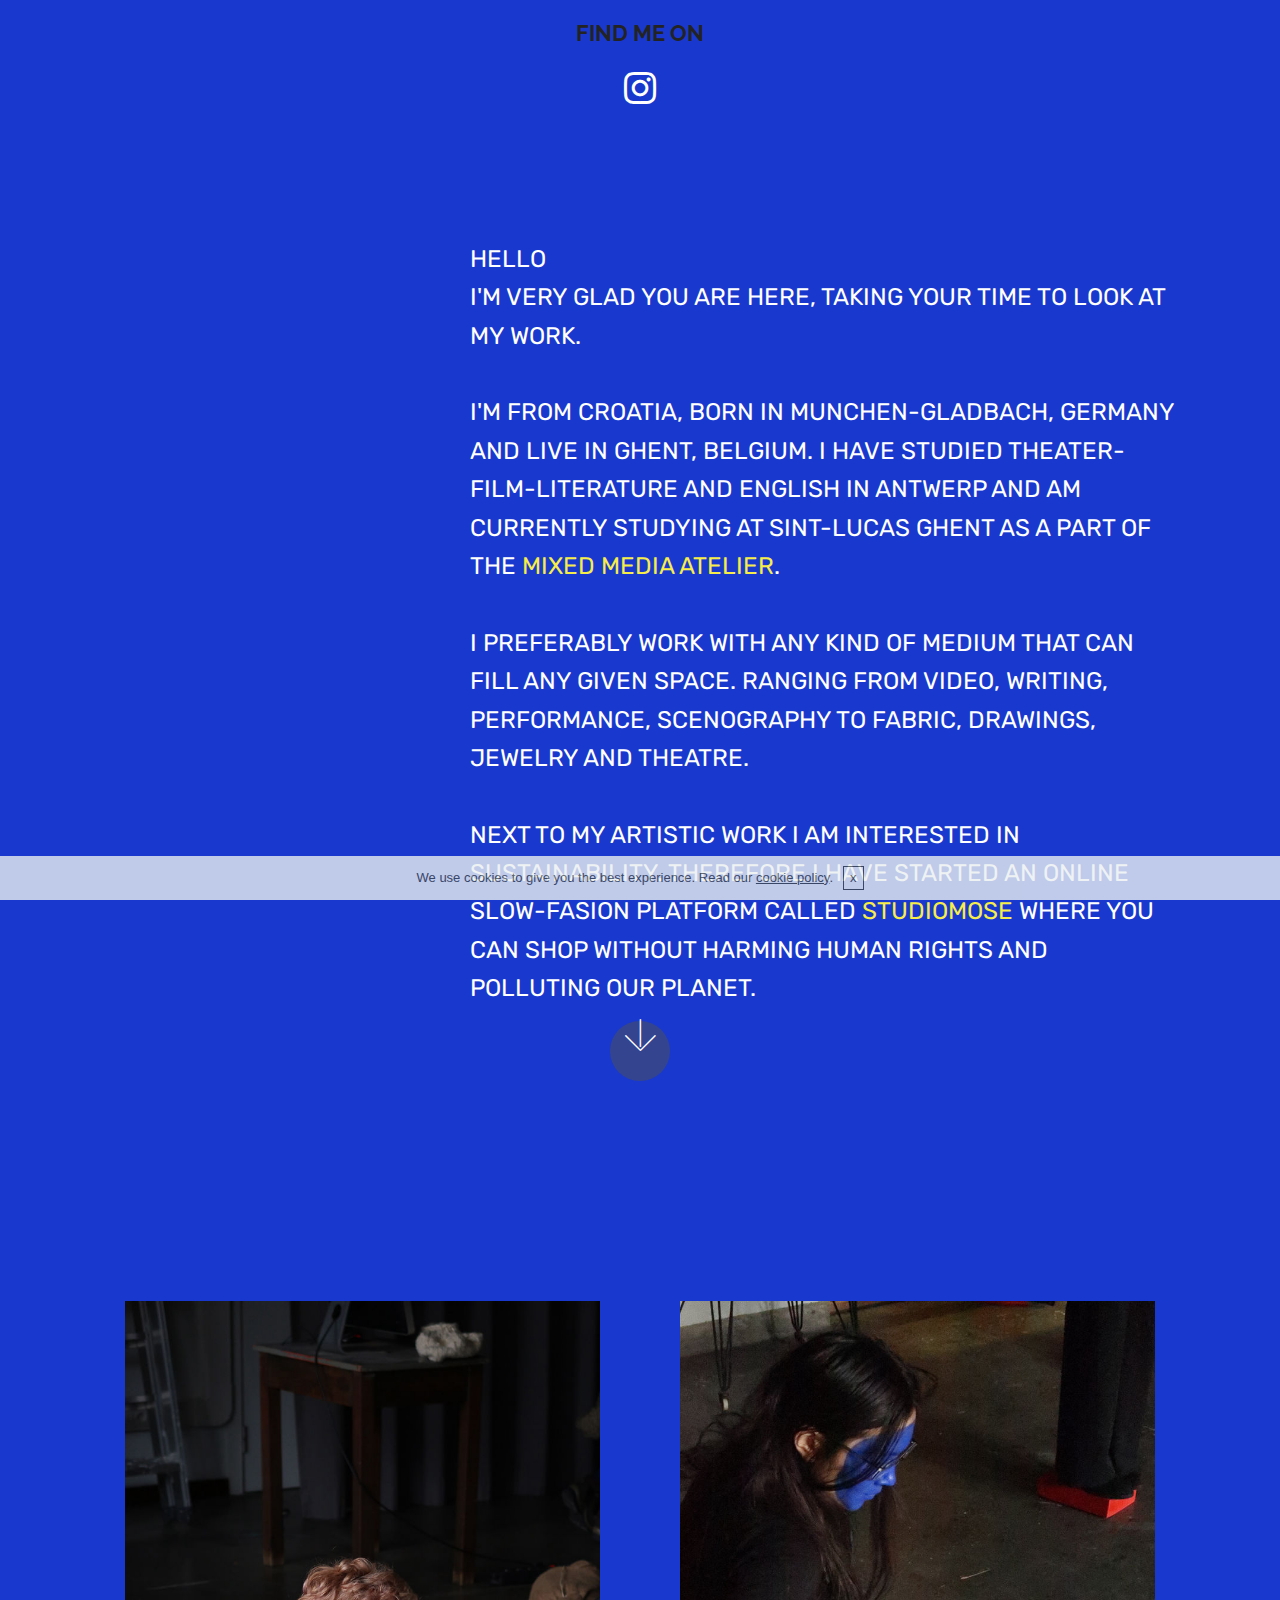
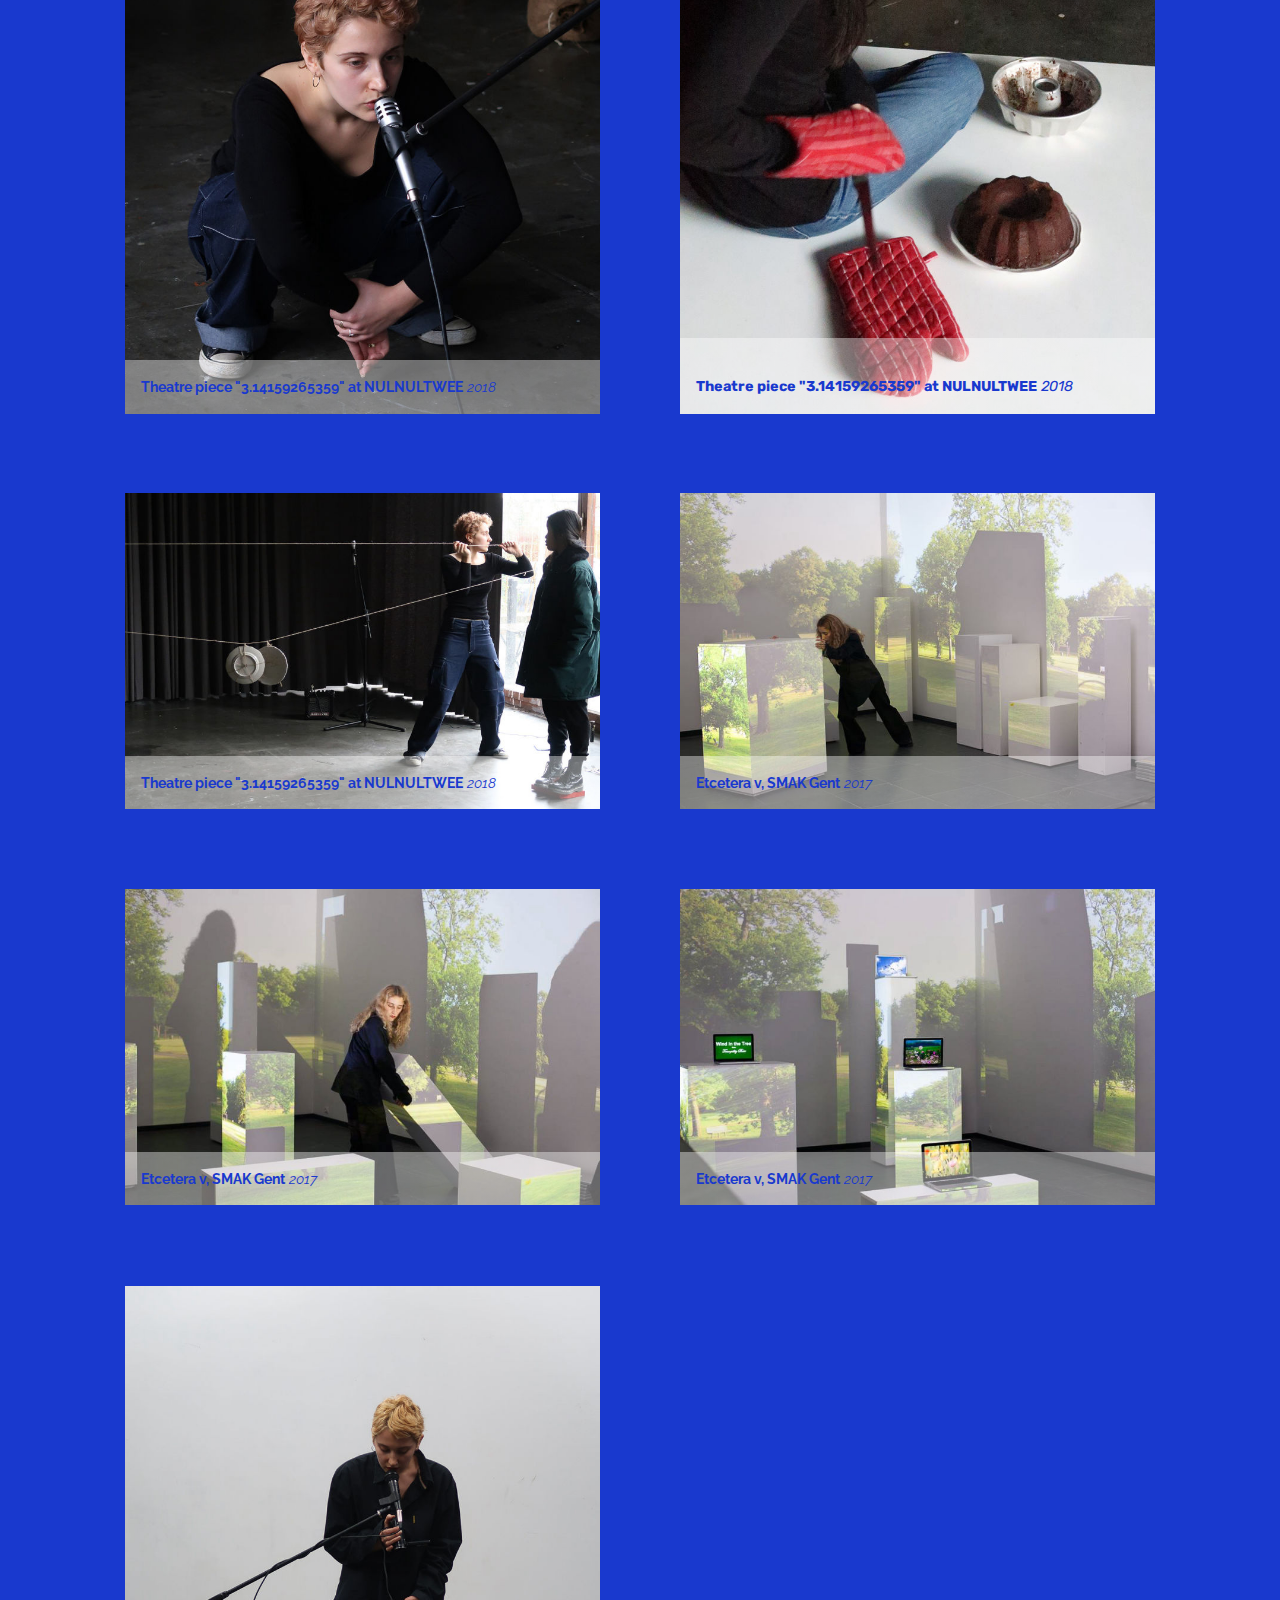
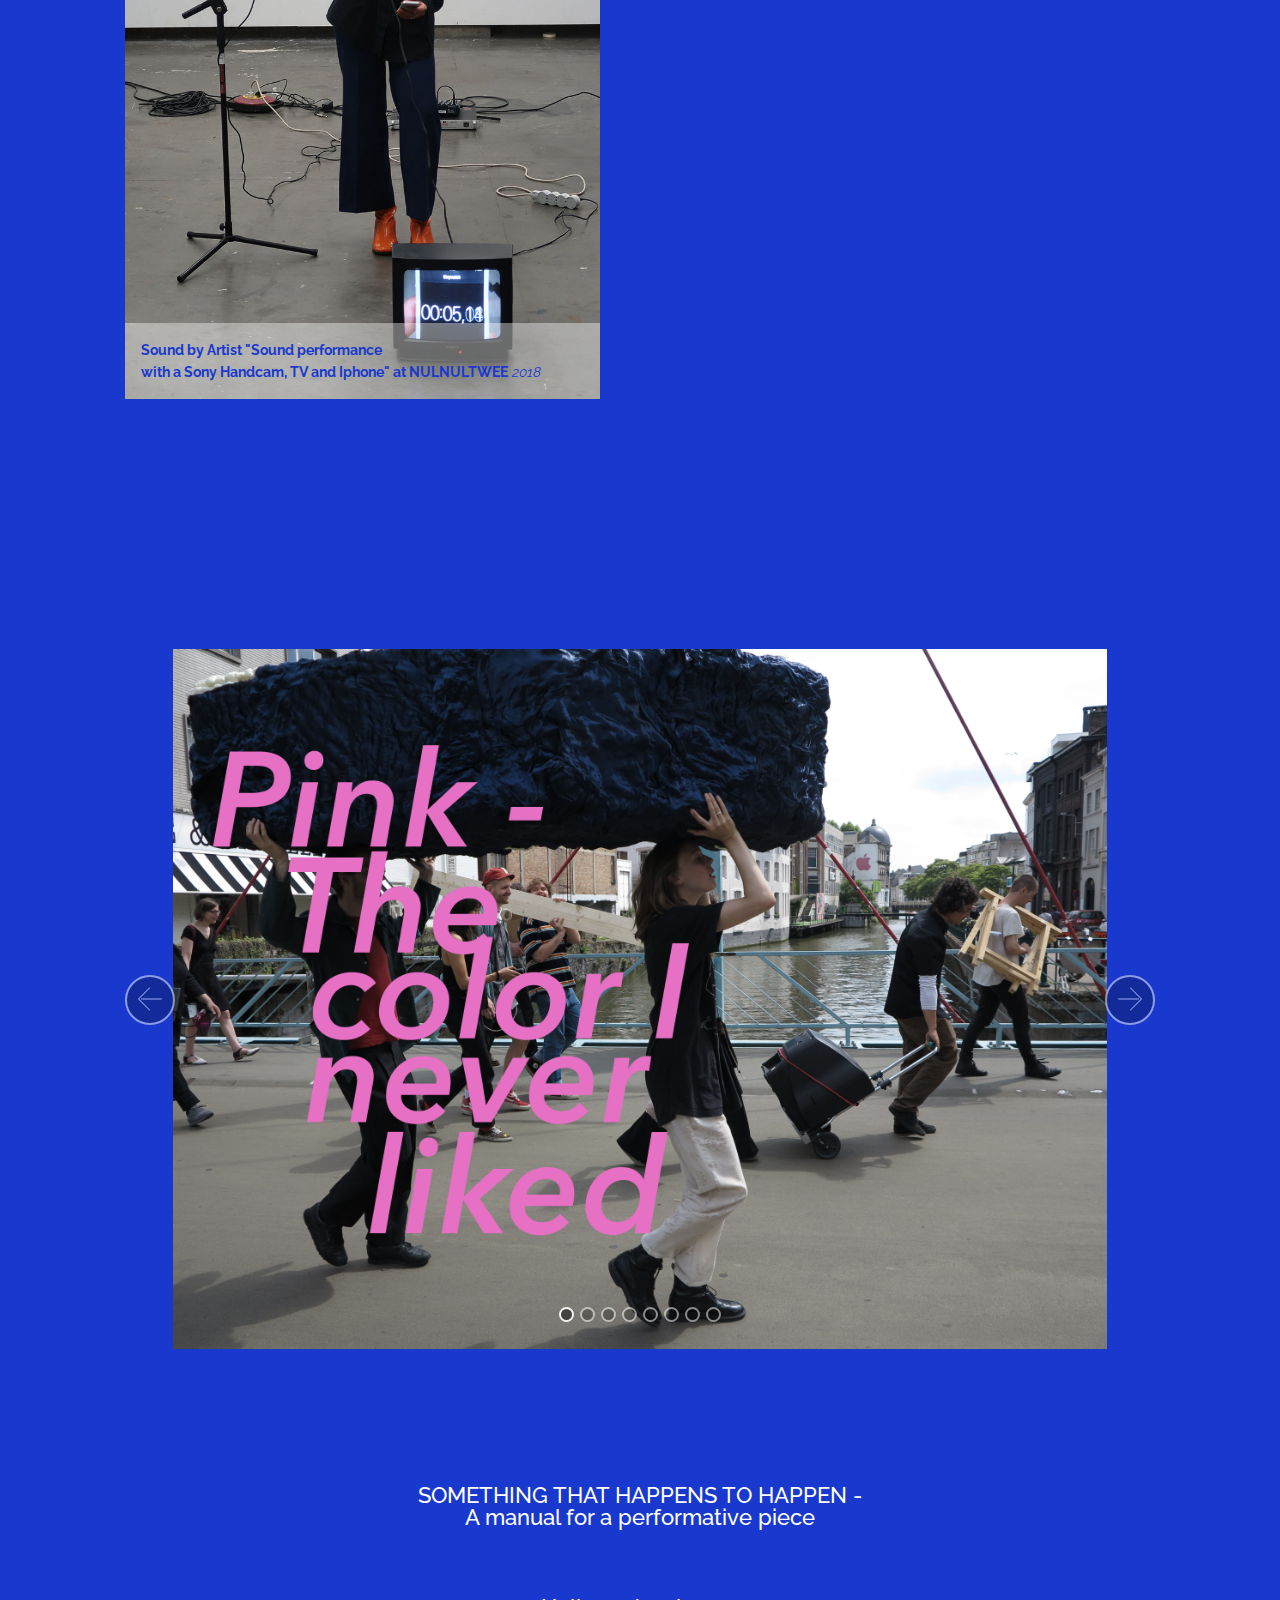
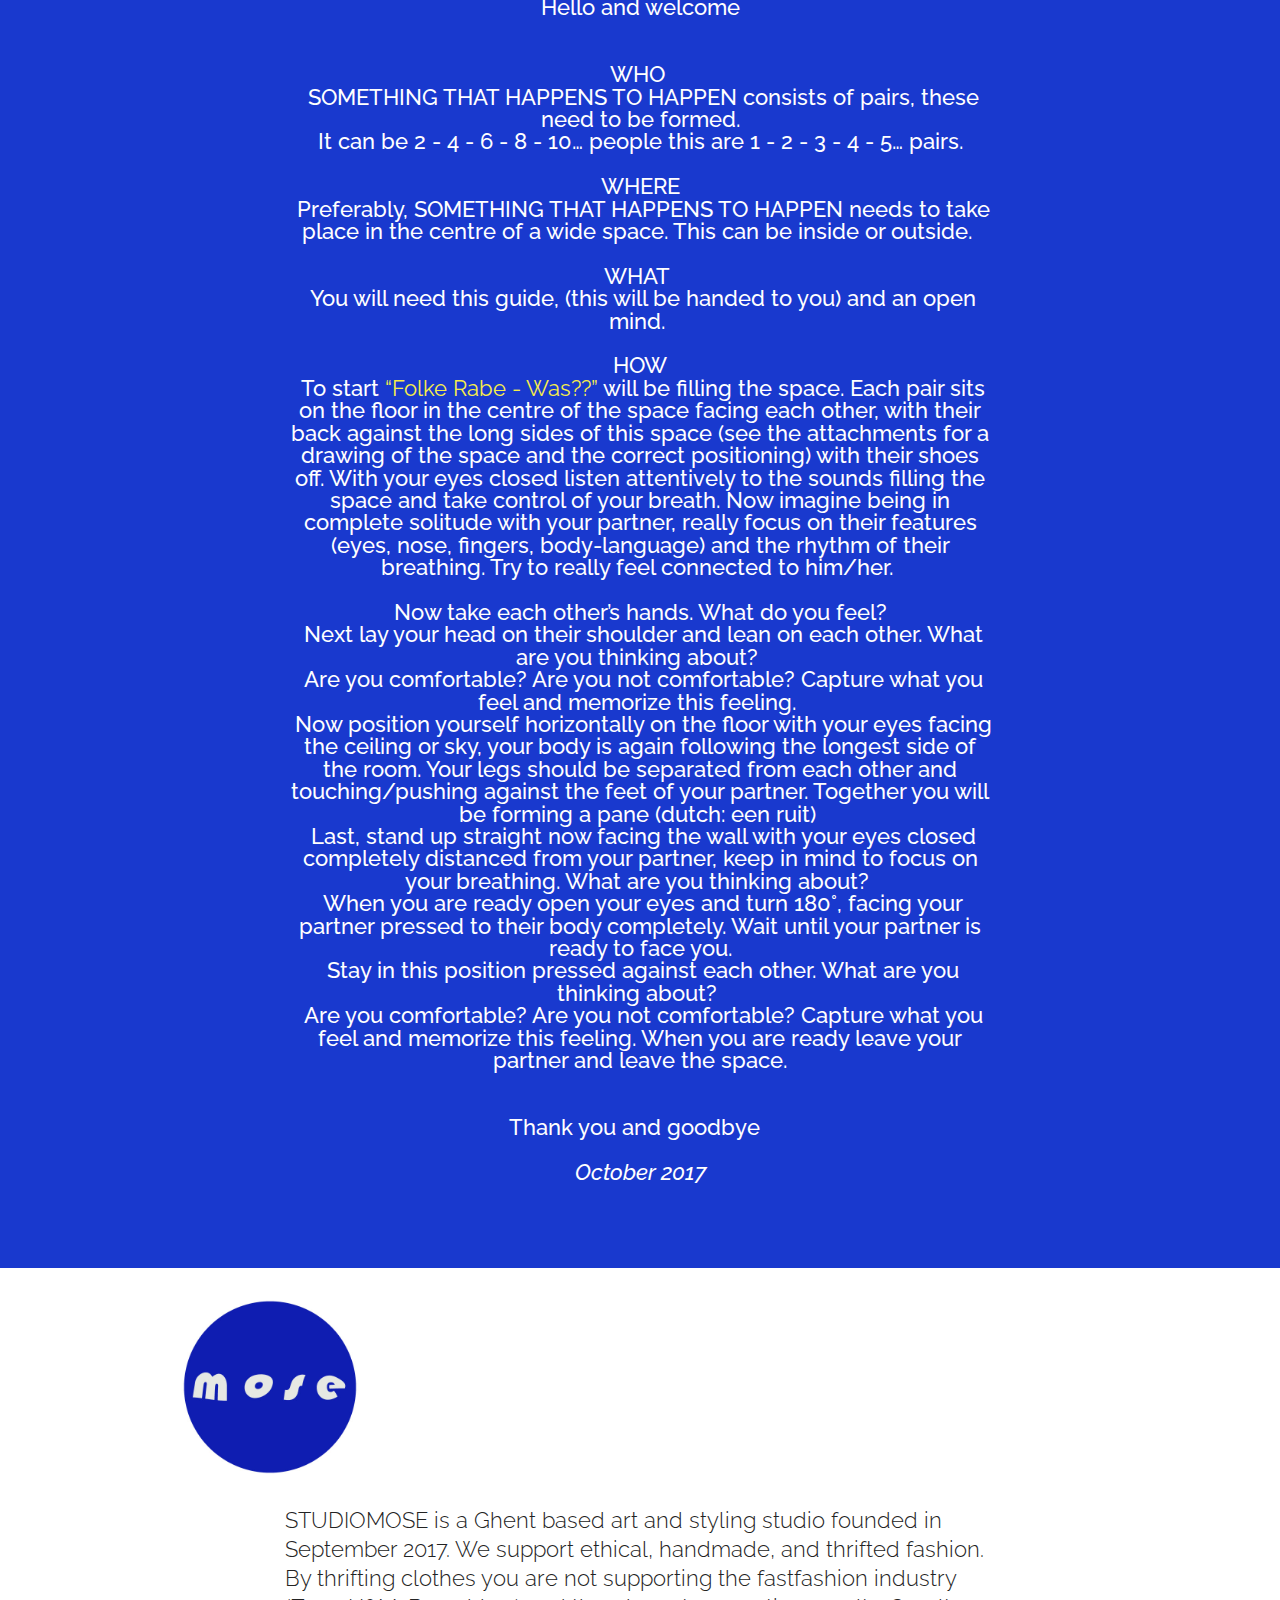
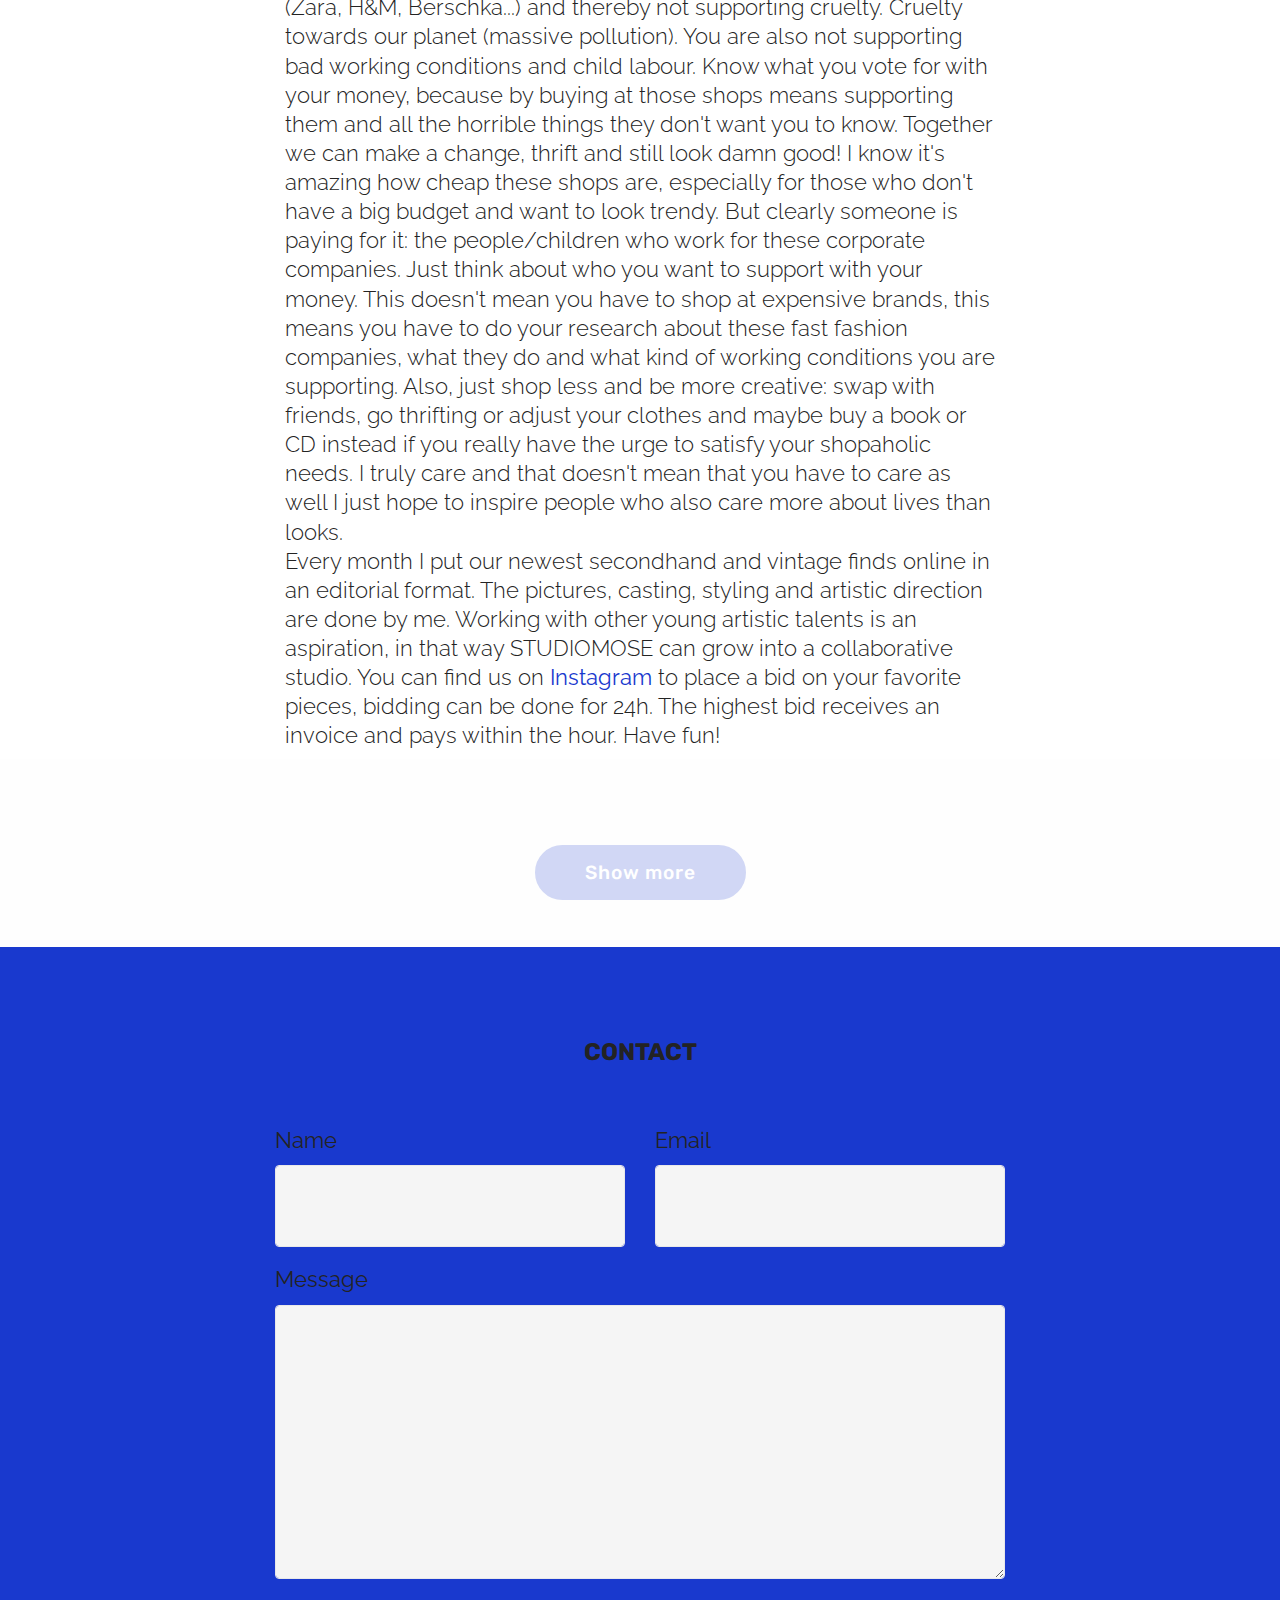
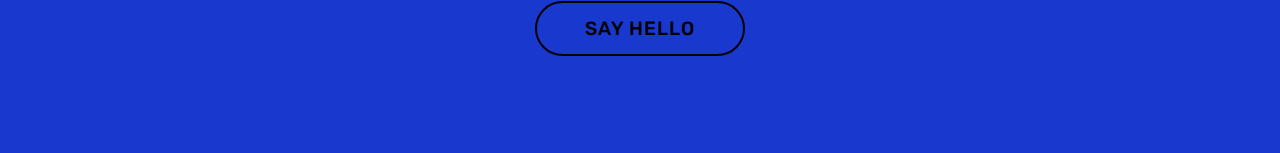
==== commit 30c38613: "create github pages" ====
--- a/index.html
+++ b/index.html
@@ -76,7 +76,7 @@
     </div>
 </section>
 
-<section class="engine"><a href="https://mobirise.ws/d">best web page software</a></section><section class="header10 cid-qA8nfMpAdl mbr-fullscreen" id="header10-p">
+<section class="engine"><a href="https://mobirise.ws/c">best site maker</a></section><section class="header10 cid-qA8nfMpAdl mbr-fullscreen" id="header10-p">
 
     
 
@@ -192,7 +192,7 @@
             <div class="media-container-column col-lg-8" data-form-type="formoid">
                     <div data-form-alert="" hidden="">Thanks for filling out the form!</div>
             
-                    <form class="mbr-form" action="https://mobirise.com/" method="post" data-form-title="Mobirise Form"><input type="hidden" name="email" data-form-email="true" value="J3KecpKlSa1or8YCtPrhatrm9wWlF97sK1WvN+2q6IWsaRxt9+3u9lYeysuAO+XUCm41inf3T1QBqyhKHCslslf8NKVNbmWJUcHiE53kucsL+H/bkw5NxAUj3H7wjjfc" data-form-field="Email">
+                    <form class="mbr-form" action="https://mobirise.com/" method="post" data-form-title="Mobirise Form"><input type="hidden" name="email" data-form-email="true" value="vb8N4HurnWcI9VAwg9tTMdlOMN+ww9V5I7llnP3qi1S97PB/RF5D4c9cLDoikh7UGyJ6xrtqnTfmhgWpj6EbiMxwWRA/Ee2PmpSjv7sm6eSJQWxkKeDIqkfgNKSKsHoI" data-form-field="Email">
                         <div class="row row-sm-offset">
                             <div class="col-md-4 multi-horizontal" data-for="name">
                                 <div class="form-group">
--- a/assets/mobirise/css/mbr-additional.css
+++ b/assets/mobirise/css/mbr-additional.css
@@ -1838,471 +1838,3 @@
   display: block;
   text-align: center;
 }
-.cid-qMg1NbNUyb {
-  padding-top: 0px;
-  padding-bottom: 75px;
-  background: linear-gradient(0deg, #1939ce, #1939ce);
-}
-.cid-qMg1NbNUyb .mbr-iconfont-social {
-  font-size: 32px;
-  color: #ffffff;
-}
-.cid-qMg1NbNUyb .social-list a:focus {
-  text-decoration: none;
-}
-.cid-qMg1NbNUyb B {
-  color: #ffffff;
-}
-.cid-qMg1NcOhqQ {
-  background-color: #1939ce;
-}
-.cid-qMg1NcOhqQ .mbr-section-subtitle {
-  letter-spacing: .2rem;
-}
-.cid-qMg1NcOhqQ .mbr-text,
-.cid-qMg1NcOhqQ .mbr-section-btn {
-  text-align: left;
-}
-.cid-qMg1NdroNq {
-  padding-top: 135px;
-  padding-bottom: 135px;
-  background-color: #1939ce;
-}
-.cid-qMg1NdroNq .mbr-slider .carousel-control {
-  background: #1b1b1b;
-}
-.cid-qMg1NdroNq .mbr-slider .carousel-control-prev {
-  left: 0;
-  margin-left: 2.5rem;
-}
-.cid-qMg1NdroNq .mbr-slider .carousel-control-next {
-  right: 0;
-  margin-right: 2.5rem;
-}
-.cid-qMg1NdroNq .mbr-slider .modal-body .close {
-  background: #1b1b1b;
-}
-.cid-qMg1NdroNq .mbr-gallery-item > div::before {
-  content: '';
-  position: absolute;
-  left: 0;
-  top: 0;
-  width: 100%;
-  height: 100%;
-  background: #ffffff;
-  background: linear-gradient(to left, #ffffff, #ffffff) !important;
-  opacity: 0;
-  -webkit-transition: 0.2s opacity ease-in-out;
-  transition: 0.2s opacity ease-in-out;
-}
-.cid-qMg1NdroNq .mbr-gallery-item > div:hover .mbr-gallery-title::before {
-  background: transparent !important;
-}
-.cid-qMg1NdroNq .mbr-gallery-item > div:hover:before {
-  opacity: 0.4 !important;
-}
-.cid-qMg1NdroNq .mbr-gallery-title {
-  font-size: .9em;
-  position: absolute;
-  display: block;
-  width: 100%;
-  bottom: 0;
-  padding: 1rem;
-  color: #fff;
-  z-index: 2;
-}
-.cid-qMg1NdroNq .mbr-gallery-title:before {
-  content: " ";
-  width: 100%;
-  height: 100%;
-  top: 0;
-  left: 0;
-  z-index: -1;
-  position: absolute;
-  background: #ffffff !important;
-  background: linear-gradient(to left, #ffffff, #ffffff) !important;
-  opacity: 0.4;
-  -webkit-transition: 0.2s background ease-in-out;
-  transition: 0.2s background ease-in-out;
-}
-.cid-qMg1NdroNq .mbr-gallery-item > div > span {
-  color: #1939ce;
-  text-align: left;
-}
-.cid-qMg1NeulfE {
-  padding-top: 75px;
-  padding-bottom: 75px;
-  background-color: #1939ce;
-}
-.cid-qMg1NeulfE .content-slider {
-  display: flex;
-  justify-content: center;
-}
-.cid-qMg1NeulfE .modal-body .close {
-  background: #1b1b1b;
-}
-.cid-qMg1NeulfE .modal-body .close span {
-  font-style: normal;
-}
-.cid-qMg1NeulfE .carousel-inner > .active,
-.cid-qMg1NeulfE .carousel-inner > .next,
-.cid-qMg1NeulfE .carousel-inner > .prev {
-  display: flex;
-}
-.cid-qMg1NeulfE .carousel-control .icon-next,
-.cid-qMg1NeulfE .carousel-control .icon-prev {
-  margin-top: -18px;
-  font-size: 40px;
-  line-height: 27px;
-}
-.cid-qMg1NeulfE .carousel-control:hover {
-  background: #1b1b1b;
-  color: #fff;
-  opacity: 1;
-}
-@media (max-width: 767px) {
-  .cid-qMg1NeulfE .container .carousel-control {
-    margin-bottom: 0;
-  }
-  .cid-qMg1NeulfE .content-slider-wrap {
-    width: 100%!important;
-  }
-}
-.cid-qMg1NeulfE .boxed-slider {
-  position: relative;
-  padding: 93px 0;
-}
-.cid-qMg1NeulfE .boxed-slider > div {
-  position: relative;
-}
-.cid-qMg1NeulfE .container img {
-  width: 100%;
-}
-.cid-qMg1NeulfE .container img + .row {
-  position: absolute;
-  top: 50%;
-  left: 0;
-  right: 0;
-  -webkit-transform: translateY(-50%);
-  -moz-transform: translateY(-50%);
-  transform: translateY(-50%);
-  z-index: 2;
-}
-.cid-qMg1NeulfE .mbr-section {
-  padding: 0;
-  background-attachment: scroll;
-}
-.cid-qMg1NeulfE .mbr-table-cell {
-  padding: 0;
-}
-.cid-qMg1NeulfE .container .carousel-indicators {
-  margin-bottom: 3px;
-}
-.cid-qMg1NeulfE .carousel-caption {
-  top: 50%;
-  right: 0;
-  bottom: auto;
-  left: 0;
-  display: flex;
-  align-items: center;
-  -webkit-transform: translateY(-50%);
-  transform: translateY(-50%);
-}
-.cid-qMg1NeulfE .mbr-overlay {
-  z-index: 1;
-}
-.cid-qMg1NeulfE .container-slide.container {
-  width: 100%;
-  min-height: 100vh;
-  padding: 0;
-}
-.cid-qMg1NeulfE .carousel-item {
-  background-position: 50% 50%;
-  background-repeat: no-repeat;
-  background-size: cover;
-  -o-transition: -o-transform 0.6s ease-in-out;
-  -webkit-transition: -webkit-transform 0.6s ease-in-out;
-  transition: transform 0.6s ease-in-out, -webkit-transform 0.6s ease-in-out, -o-transform 0.6s ease-in-out;
-  -webkit-backface-visibility: hidden;
-  backface-visibility: hidden;
-  -webkit-perspective: 1000px;
-  perspective: 1000px;
-}
-@media (max-width: 576px) {
-  .cid-qMg1NeulfE .carousel-item .container {
-    width: 100%;
-  }
-}
-.cid-qMg1NeulfE .carousel-item-next.carousel-item-left,
-.cid-qMg1NeulfE .carousel-item-prev.carousel-item-right {
-  -webkit-transform: translate3d(0, 0, 0);
-  transform: translate3d(0, 0, 0);
-}
-.cid-qMg1NeulfE .active.carousel-item-right,
-.cid-qMg1NeulfE .carousel-item-next {
-  -webkit-transform: translate3d(100%, 0, 0);
-  transform: translate3d(100%, 0, 0);
-}
-.cid-qMg1NeulfE .active.carousel-item-left,
-.cid-qMg1NeulfE .carousel-item-prev {
-  -webkit-transform: translate3d(-100%, 0, 0);
-  transform: translate3d(-100%, 0, 0);
-}
-.cid-qMg1NeulfE .mbr-slider .carousel-control {
-  top: 50%;
-  width: 50px;
-  height: 50px;
-  margin-top: -1.5rem;
-  font-size: 35px;
-  background-color: rgba(0, 0, 0, 0.5);
-  border: 2px solid #fff;
-  border-radius: 50%;
-  transition: all .3s;
-}
-.cid-qMg1NeulfE .mbr-slider .carousel-control.carousel-control-prev {
-  left: 0;
-  margin-left: 2.5rem;
-}
-.cid-qMg1NeulfE .mbr-slider .carousel-control.carousel-control-next {
-  right: 0;
-  margin-right: 2.5rem;
-}
-.cid-qMg1NeulfE .mbr-slider .carousel-control .mbr-iconfont {
-  font-size: 1.5rem;
-}
-@media (max-width: 767px) {
-  .cid-qMg1NeulfE .mbr-slider .carousel-control {
-    top: auto;
-    bottom: 1rem;
-  }
-}
-.cid-qMg1NeulfE .mbr-slider .carousel-indicators {
-  position: absolute;
-  bottom: 0;
-  margin-bottom: 1.5rem !important;
-}
-.cid-qMg1NeulfE .mbr-slider .carousel-indicators li {
-  max-width: 15px;
-  height: 15px;
-  max-height: 15px;
-  margin: 3px;
-  background-color: rgba(0, 0, 0, 0.5);
-  border: 2px solid #fff;
-  border-radius: 50%;
-  opacity: .5;
-  transition: all .3s;
-}
-.cid-qMg1NeulfE .mbr-slider .carousel-indicators li.active,
-.cid-qMg1NeulfE .mbr-slider .carousel-indicators li:hover {
-  opacity: .9;
-}
-.cid-qMg1NeulfE .mbr-slider .carousel-indicators li::after,
-.cid-qMg1NeulfE .mbr-slider .carousel-indicators li::before {
-  content: none;
-}
-.cid-qMg1NeulfE .mbr-slider .carousel-indicators.ie-fix {
-  left: 50%;
-  display: block;
-  width: 60%;
-  margin-left: -30%;
-  text-align: center;
-}
-@media (max-width: 576px) {
-  .cid-qMg1NeulfE .mbr-slider .carousel-indicators {
-    display: none !important;
-  }
-}
-.cid-qMg1NeulfE .mbr-slider > .container img {
-  width: 100%;
-}
-.cid-qMg1NeulfE .mbr-slider > .container img + .row {
-  position: absolute;
-  top: 50%;
-  right: 0;
-  left: 0;
-  z-index: 2;
-  -moz-transform: translateY(-50%);
-  -webkit-transform: translateY(-50%);
-  transform: translateY(-50%);
-}
-.cid-qMg1NeulfE .mbr-slider > .container .carousel-indicators {
-  margin-bottom: 3px;
-}
-@media (max-width: 576px) {
-  .cid-qMg1NeulfE .mbr-slider > .container .carousel-control {
-    margin-bottom: 0;
-  }
-}
-.cid-qMg1NeulfE .mbr-slider .mbr-section {
-  padding: 0;
-  background-attachment: scroll;
-}
-.cid-qMg1NeulfE .mbr-slider .mbr-table-cell {
-  padding: 0;
-}
-.cid-qMg1NeulfE .carousel-item .container.container-slide {
-  position: initial;
-  width: auto;
-  min-height: 0;
-}
-.cid-qMg1NeulfE .full-screen .slider-fullscreen-image {
-  min-height: 100vh;
-  background-repeat: no-repeat;
-  background-position: 50% 50%;
-  background-size: cover;
-}
-.cid-qMg1NeulfE .full-screen .slider-fullscreen-image.active {
-  display: -o-flex;
-}
-.cid-qMg1NeulfE .full-screen .container {
-  width: auto;
-  padding-right: 0;
-  padding-left: 0;
-}
-.cid-qMg1NeulfE .full-screen .carousel-item .container.container-slide {
-  width: 100%;
-  min-height: 100vh;
-  padding: 0;
-}
-.cid-qMg1NeulfE .full-screen .carousel-item .container.container-slide img {
-  display: none;
-}
-.cid-qMg1NeulfE .mbr-background-video-preview {
-  position: absolute;
-  top: 0;
-  right: 0;
-  bottom: 0;
-  left: 0;
-}
-.cid-qMg1NeulfE .mbr-overlay ~ .container-slide {
-  z-index: auto;
-}
-.cid-qMg1NeulfE .mbr-slider.slide .container {
-  overflow: hidden;
-  padding: 0;
-}
-.cid-qMg1NeulfE .carousel-inner {
-  height: 100%;
-}
-.cid-qMg1NeulfE .slider-fullscreen-image {
-  height: 100%;
-  background: transparent !important;
-}
-.cid-qMg1NeulfE .image_wrapper {
-  height: 700px;
-  width: 100%;
-  position: relative;
-  display: inline-block;
-}
-.cid-qMg1NeulfE .image_wrapper img {
-  width: auto !important;
-  height: 100%;
-}
-.cid-qMg1NeulfE .carousel-item .container-slide {
-  text-align: center;
-}
-.cid-qMg1NeulfE .content-slider-wrap {
-  width: 100%;
-}
-.cid-qMg1NfEA64 {
-  padding-top: 60px;
-  padding-bottom: 60px;
-  background-color: #1939ce;
-}
-.cid-qMg1NfEA64 .mbr-section-subtitle {
-  color: #767676;
-}
-.cid-qMg1NfEA64 H2 {
-  color: #ffffff;
-}
-.cid-qMg1Ng3NH2 {
-  padding-top: 60px;
-  padding-bottom: 0px;
-  background-color: #ffffff;
-}
-.cid-qMg1Ng3NH2 .mbr-section-subtitle {
-  color: #232323;
-  text-align: left;
-}
-.cid-qMg1Ng3NH2 .mbr-section-subtitle DIV {
-  color: #232323;
-}
-.cid-qMg1Ng3NH2 H2 {
-  text-align: right;
-}
-.cid-qMg1Ng3NH2 B {
-  color: #1939ce;
-}
-.cid-qMg1NgxIqe {
-  padding-top: 75px;
-  padding-bottom: 0px;
-  background-color: #ffffff;
-}
-.cid-qMg1NgxIqe .mbr-slider .carousel-control {
-  background: #1b1b1b;
-}
-.cid-qMg1NgxIqe .mbr-slider .carousel-control-prev {
-  left: 0;
-  margin-left: 2.5rem;
-}
-.cid-qMg1NgxIqe .mbr-slider .carousel-control-next {
-  right: 0;
-  margin-right: 2.5rem;
-}
-.cid-qMg1NgxIqe .mbr-slider .modal-body .close {
-  background: #1b1b1b;
-}
-.cid-qMg1NgxIqe .mbr-gallery-item > div::before {
-  content: '';
-  position: absolute;
-  left: 0;
-  top: 0;
-  width: 100%;
-  height: 100%;
-  background: linear-gradient(to left, #554346, #45505b) !important;
-  opacity: 0;
-  -webkit-transition: 0.2s opacity ease-in-out;
-  transition: 0.2s opacity ease-in-out;
-}
-.cid-qMg1NgxIqe .mbr-gallery-title {
-  font-size: .9em;
-  position: absolute;
-  display: block;
-  width: 100%;
-  bottom: 0;
-  padding: 1rem;
-  color: #fff;
-  background: linear-gradient(to left, rgba(85, 67, 70, 0.85), rgba(69, 80, 91, 0.85)) !important;
-  -webkit-transition: 0.2s background ease-in-out;
-  transition: 0.2s background ease-in-out;
-}
-#instagram-feed-block-1g .inst__title {
-  color: #1939ce;
-}
-.cid-qMg1NhSAqe {
-  padding-top: 90px;
-  padding-bottom: 90px;
-  background-color: #1939ce;
-}
-.cid-qMg1NhSAqe .title {
-  margin-bottom: 2rem;
-}
-.cid-qMg1NhSAqe .mbr-section-subtitle {
-  color: #232323;
-}
-.cid-qMg1NhSAqe a:not([href]):not([tabindex]) {
-  color: #fff;
-  border-radius: 3px;
-}
-.cid-qMg1NhSAqe a.btn-white:not([href]):not([tabindex]) {
-  color: #333;
-}
-.cid-qMg1NhSAqe .multi-horizontal {
-  flex-grow: 1;
-  -webkit-flex-grow: 1;
-  max-width: 100%;
-}
-.cid-qMg1NhSAqe .input-group-btn {
-  display: block;
-  text-align: center;
-}
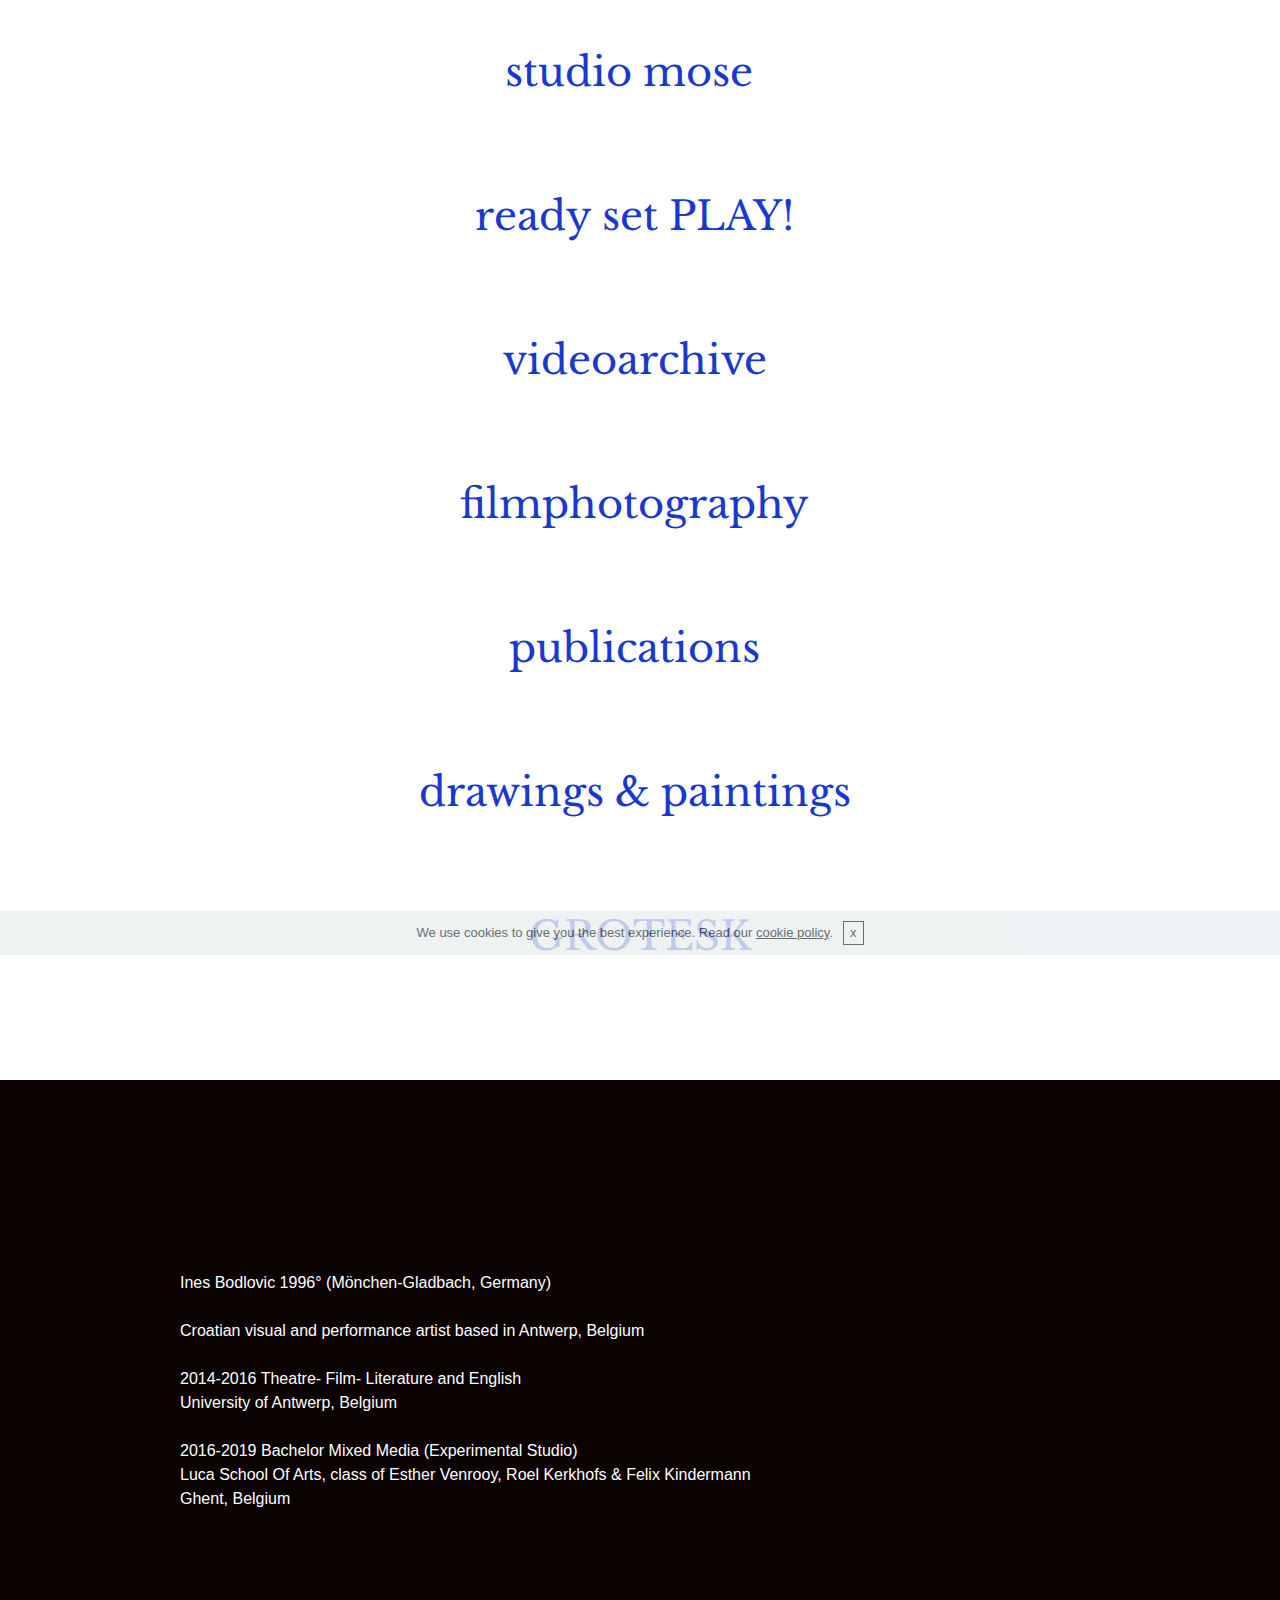
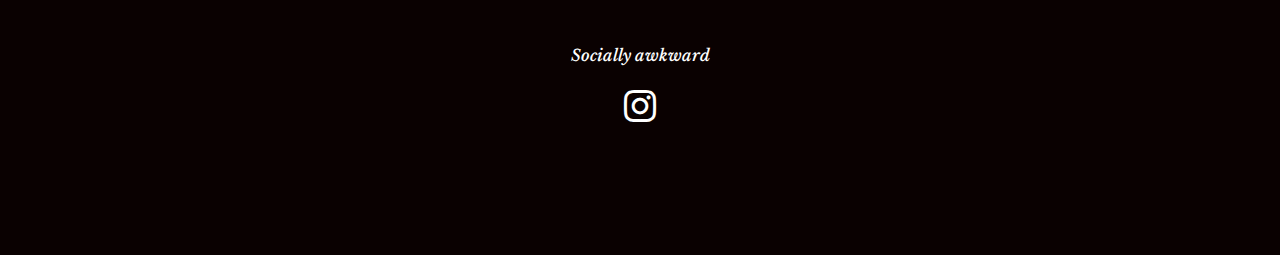
==== commit a14bc432: "create github pages" ====
--- a/index.html
+++ b/index.html
@@ -1,24 +1,20 @@
 <!DOCTYPE html>
 <html >
 <head>
-  <!-- Site made with Mobirise Website Builder v4.6.6, https://mobirise.com -->
+  <!-- Site made with Mobirise Website Builder v4.9.1, https://mobirise.com -->
   <meta charset="UTF-8">
   <meta http-equiv="X-UA-Compatible" content="IE=edge">
-  <meta name="generator" content="Mobirise v4.6.6, mobirise.com">
+  <meta name="generator" content="Mobirise v4.9.1, mobirise.com">
   <meta name="viewport" content="width=device-width, initial-scale=1, minimum-scale=1">
   <link rel="shortcut icon" href="assets/images/logo4.png" type="image/x-icon">
   <meta name="description" content="">
   <title>Home</title>
-  <link rel="stylesheet" href="assets/web/assets/mobirise-icons/mobirise-icons.css">
   <link rel="stylesheet" href="assets/tether/tether.min.css">
   <link rel="stylesheet" href="assets/bootstrap/css/bootstrap.min.css">
   <link rel="stylesheet" href="assets/bootstrap/css/bootstrap-grid.min.css">
   <link rel="stylesheet" href="assets/bootstrap/css/bootstrap-reboot.min.css">
   <link rel="stylesheet" href="assets/socicon/css/styles.css">
-  <link rel="stylesheet" href="assets/style.css">
-  <link rel="stylesheet" href="assets/slick.css">
   <link rel="stylesheet" href="assets/theme/css/style.css">
-  <link rel="stylesheet" href="assets/gallery/style.css">
   <link rel="stylesheet" href="assets/mobirise/css/mbr-additional.css" type="text/css">
   
   
@@ -40,7 +36,46 @@
 <!-- /Google Analytics -->
 
 
-  <section class="cid-qA8oO1iUuz" id="social-buttons2-r">
+  <section class="header1 cid-ripVa6OcBa mbr-fullscreen" id="header16-2e">
+
+    
+
+    
+
+    <div class="container">
+        <div class="row justify-content-md-center">
+            <div class="col-md-10 align-center">
+                <h1 class="mbr-section-title mbr-bold pb-3 mbr-fonts-style display-5"><a href="page2.html" class="text-primary">studio mose</a> &nbsp;<br><br><br><strong><a href="page1.html" class="text-primary">ready set PLAY!&nbsp;</a></strong><br><strong><a href="page1.html" class="text-black"><br></a></strong><br><strong>&nbsp;<a href="page5.html" class="text-primary">videoarchive</a>&nbsp;&nbsp;</strong><br><strong><br></strong><br><strong><a href="page4.html" class="text-primary">filmphotography</a>&nbsp;</strong><br><strong><br></strong><br><span style="font-weight: normal;"><a href="page6.html">publications</a></span><strong>&nbsp;<br></strong><br><strong><br></strong><strong><a href="page3.html" class="text-primary">drawings &amp; paintings</a>&nbsp;</strong><br><strong><br></strong><br><span style="font-weight: normal;"><a href="page7.html">GROTESK</a></span><a href="page1.html" class="text-black" style="font-weight: bold;"><br></a><a href="page1.html" class="text-black"><br></a></h1>
+                
+                
+                
+            </div>
+        </div>
+    </div>
+
+</section>
+
+<section class="engine"><a href="https://mobirise.info/g">how to build your own website</a></section><section class="header1 cid-rhL527DxNO" id="header16-29">
+
+    
+
+    
+
+    <div class="container">
+        <div class="row justify-content-md-center">
+            <div class="col-md-10 align-center">
+                
+                
+                <p class="mbr-text pb-3 mbr-fonts-style display-7"></p><p>
+                    <br>Ines Bodlovic 1996° (Mönchen-Gladbach, Germany)<br><br>Croatian visual and performance artist based in Antwerp, Belgium&nbsp;<br><br>2014-2016 Theatre- Film- Literature and English <br>University of Antwerp, Belgium&nbsp;<br><br>2016-2019 Bachelor Mixed Media (Experimental Studio)<br>                    Luca School Of Arts, class of Esther Venrooy, Roel Kerkhofs &amp; Felix Kindermann<br>                    Ghent, Belgium</p><p><br><br><br></p><p></p>
+                
+            </div>
+        </div>
+    </div>
+
+</section>
+
+<section class="cid-qA8oO1iUuz" id="social-buttons2-r">
 
     
 
@@ -49,8 +84,7 @@
     <div class="container">
         <div class="media-container-row">
             <div class="col-md-8 align-center">
-                <h2 class="pb-3 mbr-fonts-style display-7">
-                    <br><strong>FIND ME ON</strong></h2>
+                <h2 class="pb-3 mbr-fonts-style display-7"><em><br><br>Socially awkward</em></h2>
                 <div class="social-list pl-0 mb-0">
                     <a href="https://www.instagram.com/inesbodlovic/" target="_blank">
                         <span class="px-2 mbr-iconfont mbr-iconfont-social socicon-instagram socicon"></span>
@@ -76,150 +110,6 @@
     </div>
 </section>
 
-<section class="engine"><a href="https://mobirise.ws/c">best site maker</a></section><section class="header10 cid-qA8nfMpAdl mbr-fullscreen" id="header10-p">
-
-    
-
-    
-
-    <div class="container">
-        <div class="media-container-column mbr-white col-lg-8 col-md-10 ml-auto">
-            
-            
-            <p class="mbr-text align-right pb-3 mbr-fonts-style display-5">HELLO<br>I'M VERY GLAD YOU ARE HERE, TAKING YOUR TIME TO LOOK AT MY WORK.  <br><br>I'M FROM CROATIA, BORN IN MUNCHEN-GLADBACH, GERMANY AND LIVE IN GHENT, BELGIUM. I HAVE STUDIED THEATER-FILM-LITERATURE AND ENGLISH IN ANTWERP AND AM CURRENTLY STUDYING AT SINT-LUCAS GHENT AS A PART OF THE <a href="http://www.lucamixedmediagent.be/" target="_blank" class="text-success">MIXED MEDIA ATELIER</a>. <br><br>I PREFERABLY WORK WITH ANY KIND OF MEDIUM THAT CAN FILL ANY GIVEN SPACE. RANGING FROM VIDEO, WRITING, PERFORMANCE, SCENOGRAPHY TO FABRIC, DRAWINGS, JEWELRY AND THEATRE.&nbsp;<br><br>NEXT TO MY ARTISTIC WORK I AM INTERESTED IN SUSTAINABILITY. THEREFORE I HAVE STARTED AN ONLINE SLOW-FASION PLATFORM CALLED <em><a href="https://www.instagram.com/studiomose/" target="_blank" class="text-success">STUDIOMOSE</a> </em>WHERE YOU CAN SHOP WITHOUT HARMING HUMAN RIGHTS AND POLLUTING OUR PLANET.<br>&nbsp;</p>
-            
-        </div>
-    </div>
-
-    <div class="mbr-arrow hidden-sm-down" aria-hidden="true">
-        <a href="#next">
-            <i class="mbri-down mbr-iconfont"></i>
-        </a>
-    </div>
-</section>
-
-<section class="mbr-gallery mbr-slider-carousel cid-qMdakznglM" id="gallery2-y">
-
-    
-
-    <div class="container">
-        <div><!-- Filter --><!-- Gallery --><div class="mbr-gallery-row"><div class="mbr-gallery-layout-default"><div><div><div class="mbr-gallery-item mbr-gallery-item--p5" data-video-url="false" data-tags="Animated"><div href="#lb-gallery2-y" data-slide-to="0" data-toggle="modal"><img src="assets/images/juryjanuari3-800x1200.jpg" alt=""><span class="icon-focus"></span><span class="mbr-gallery-title mbr-fonts-style display-7"><strong>Theatre piece "3.14159265359" at NULNULTWEE</strong>&nbsp;<em>2018</em></span></div></div><div class="mbr-gallery-item mbr-gallery-item--p5" data-video-url="false" data-tags="Animated"><div href="#lb-gallery2-y" data-slide-to="1" data-toggle="modal"><img src="assets/images/juryjanuari2-800x1200.jpg" alt=""><span class="icon-focus"></span><span class="mbr-gallery-title mbr-fonts-style display-5"><strong><br>Theatre piece "3.14159265359" at NULNULTWEE</strong> <em>2018</em></span></div></div><div class="mbr-gallery-item mbr-gallery-item--p5" data-video-url="false" data-tags="Animated"><div href="#lb-gallery2-y" data-slide-to="2" data-toggle="modal"><img src="assets/images/juryjanuari-800x533.jpg" alt=""><span class="icon-focus"></span><span class="mbr-gallery-title mbr-fonts-style display-7"><strong>Theatre piece "3.14159265359" at NULNULTWEE</strong>&nbsp;<em>2018</em></span></div></div><div class="mbr-gallery-item mbr-gallery-item--p5" data-video-url="false" data-tags="Animated"><div href="#lb-gallery2-y" data-slide-to="3" data-toggle="modal"><img src="assets/images/smak1-800x533.jpg" alt=""><span class="icon-focus"></span><span class="mbr-gallery-title mbr-fonts-style display-7"><strong>Etcetera v, SMAK Gent</strong> <em>2017</em></span></div></div><div class="mbr-gallery-item mbr-gallery-item--p5" data-video-url="false" data-tags="Animated"><div href="#lb-gallery2-y" data-slide-to="4" data-toggle="modal"><img src="assets/images/smak2-800x533.jpg" alt=""><span class="icon-focus"></span><span class="mbr-gallery-title mbr-fonts-style display-7"><strong>Etcetera v, SMAK Gent</strong> <em>2017</em></span></div></div><div class="mbr-gallery-item mbr-gallery-item--p5" data-video-url="false" data-tags="Animated"><div href="#lb-gallery2-y" data-slide-to="5" data-toggle="modal"><img src="assets/images/smak3-800x533.jpg" alt=""><span class="icon-focus"></span><span class="mbr-gallery-title mbr-fonts-style display-7"><strong>Etcetera v, SMAK Gent</strong> <em>2017</em></span></div></div><div class="mbr-gallery-item mbr-gallery-item--p5" data-video-url="false" data-tags="Animated"><div href="#lb-gallery2-y" data-slide-to="6" data-toggle="modal"><img src="assets/images/sba-800x1200.jpg" alt=""><span class="icon-focus"></span><span class="mbr-gallery-title mbr-fonts-style display-7"><strong>Sound by Artist "Sound performance <br>with a Sony Handcam, TV and Iphone" at NULNULTWEE</strong> <em>2018</em></span></div></div></div></div><div class="clearfix"></div></div></div><!-- Lightbox --><div data-app-prevent-settings="" class="mbr-slider modal fade carousel slide" tabindex="-1" data-keyboard="true" data-interval="false" id="lb-gallery2-y"><div class="modal-dialog"><div class="modal-content"><div class="modal-body"><div class="carousel-inner"><div class="carousel-item"><img src="assets/images/juryjanuari3.jpg" alt=""></div><div class="carousel-item"><img src="assets/images/juryjanuari2.jpg" alt=""></div><div class="carousel-item"><img src="assets/images/juryjanuari.jpg" alt=""></div><div class="carousel-item"><img src="assets/images/smak1.jpg" alt=""></div><div class="carousel-item"><img src="assets/images/smak2.jpg" alt=""></div><div class="carousel-item"><img src="assets/images/smak3.jpg" alt=""></div><div class="carousel-item active"><img src="assets/images/sba.jpg" alt=""></div></div><a class="carousel-control carousel-control-prev" role="button" data-slide="prev" href="#lb-gallery2-y"><span class="mbri-left mbr-iconfont" aria-hidden="true"></span><span class="sr-only">Previous</span></a><a class="carousel-control carousel-control-next" role="button" data-slide="next" href="#lb-gallery2-y"><span class="mbri-right mbr-iconfont" aria-hidden="true"></span><span class="sr-only">Next</span></a><a class="close" href="#" role="button" data-dismiss="modal"><span class="sr-only">Close</span></a></div></div></div></div></div>
-    </div>
-
-</section>
-
-<section class="carousel slide cid-qA8peJsNyT" data-interval="false" id="slider2-t">
-
-    
-    <div class="container content-slider">
-        <div class="content-slider-wrap">
-            <div><div class="mbr-slider slide carousel" data-pause="true" data-keyboard="false" data-ride="false" data-interval="false"><ol class="carousel-indicators"><li data-app-prevent-settings="" data-target="#slider2-t" class=" active" data-slide-to="0"></li><li data-app-prevent-settings="" data-target="#slider2-t" data-slide-to="1"></li><li data-app-prevent-settings="" data-target="#slider2-t" data-slide-to="2"></li><li data-app-prevent-settings="" data-target="#slider2-t" data-slide-to="3"></li><li data-app-prevent-settings="" data-target="#slider2-t" data-slide-to="4"></li><li data-app-prevent-settings="" data-target="#slider2-t" data-slide-to="5"></li><li data-app-prevent-settings="" data-target="#slider2-t" data-slide-to="6"></li><li data-app-prevent-settings="" data-target="#slider2-t" data-slide-to="7"></li></ol><div class="carousel-inner" role="listbox"><div class="carousel-item slider-fullscreen-image active" data-bg-video-slide="false" style="background-image: url(assets/images/pinkjuist.jpg);"><div class="container container-slide"><div class="image_wrapper"><img src="assets/images/pinkjuist.jpg"><div class="carousel-caption justify-content-center"><div class="col-10 align-center"></div></div></div></div></div><div class="carousel-item slider-fullscreen-image" data-bg-video-slide="false" style="background-image: url(assets/images/publicspace.jpg);"><div class="container container-slide"><div class="image_wrapper"><img src="assets/images/publicspace.jpg"><div class="carousel-caption justify-content-center"><div class="col-10 align-center"></div></div></div></div></div><div class="carousel-item slider-fullscreen-image" data-bg-video-slide="false" style="background-image: url(assets/images/poly.jpg);"><div class="container container-slide"><div class="image_wrapper"><img src="assets/images/poly.jpg"><div class="carousel-caption justify-content-center"><div class="col-10 align-center"></div></div></div></div></div><div class="carousel-item slider-fullscreen-image" data-bg-video-slide="false" style="background-image: url(assets/images/asculpt-4.jpg);"><div class="container container-slide"><div class="image_wrapper"><img src="assets/images/asculpt-4.jpg"><div class="carousel-caption justify-content-center"><div class="col-10 align-center"></div></div></div></div></div><div class="carousel-item slider-fullscreen-image" data-bg-video-slide="https://www.youtube.com/watch?v=MtlwwwKR7YM&amp;t=4s"><div class="mbr-overlay" style="opacity: 0; background-color: rgb(25, 57, 206);"></div><div class="container container-slide"><div class="image_wrapper"><img src="assets/images/2.jpg" style="opacity: 0;"><div class="carousel-caption justify-content-center"><div class="col-10 align-center"></div></div></div></div></div><div class="carousel-item slider-fullscreen-image" data-bg-video-slide="false" style="background-image: url(assets/images/thisfilm-3.jpg);"><div class="container container-slide"><div class="image_wrapper"><img src="assets/images/thisfilm-3.jpg"><div class="carousel-caption justify-content-center"><div class="col-10 align-center"></div></div></div></div></div><div class="carousel-item slider-fullscreen-image" data-bg-video-slide="false" style="background-image: url(assets/images/bran.jpg);"><div class="container container-slide"><div class="image_wrapper"><div class="mbr-overlay" style="opacity: 0; background-color: rgb(25, 57, 206);"></div><img src="assets/images/bran.jpg"><div class="carousel-caption justify-content-center"><div class="col-10 align-center"></div></div></div></div></div><div class="carousel-item slider-fullscreen-image" data-bg-video-slide="false" style="background-image: url(assets/images/onions-2.jpg);"><div class="container container-slide"><div class="image_wrapper"><div class="mbr-overlay" style="opacity: 0; background-color: rgb(25, 57, 206);"></div><img src="assets/images/onions-2.jpg"><div class="carousel-caption justify-content-center"><div class="col-10 align-center"></div></div></div></div></div></div><a data-app-prevent-settings="" class="carousel-control carousel-control-prev" role="button" data-slide="prev" href="#slider2-t"><span aria-hidden="true" class="mbri-left mbr-iconfont"></span><span class="sr-only">Previous</span></a><a data-app-prevent-settings="" class="carousel-control carousel-control-next" role="button" data-slide="next" href="#slider2-t"><span aria-hidden="true" class="mbri-right mbr-iconfont"></span><span class="sr-only">Next</span></a></div></div> 
-        </div>
-    </div>
-</section>
-
-<section class="mbr-section content4 cid-qA8nPBteeD" id="content4-q">
-
-    
-
-    <div class="container">
-        <div class="media-container-row">
-            <div class="title col-12 col-md-8">
-                <h2 class="align-center pb-3 mbr-fonts-style display-7">SOMETHING THAT HAPPENS TO HAPPEN -<div>A manual for a performative piece</div><div><br></div><div><br></div><div><br></div><div>Hello and welcome</div><div><br></div><div><br></div><div>WHO&nbsp;</div><div>&nbsp;SOMETHING THAT HAPPENS TO HAPPEN consists of pairs, these need to be formed.</div><div>&nbsp;It can be 2 - 4 - 6 - 8 - 10… people this are 1 - 2 - 3 - 4 - 5… pairs.&nbsp;</div><div><span class="Apple-tab-span" style="white-space:pre">	</span></div><div>WHERE</div><div>&nbsp;Preferably, SOMETHING THAT HAPPENS TO HAPPEN needs to take place in the centre of a wide space. This can be inside or outside.&nbsp;</div><div><br></div><div>WHAT&nbsp;</div><div>&nbsp;You will need this guide, (this will be handed to you) and an open mind.&nbsp;</div><div><br></div><div>HOW</div><div>&nbsp;To start <a href="https://www.youtube.com/watch?v=0JFs5-XgrC0" target="_blank" class="text-success">“Folke Rabe - Was??”</a> will be filling the space. Each pair sits on the floor in the centre of the space facing each other, with their back against the long sides of this space (see the attachments for a drawing of the space and the correct positioning) with their shoes off. With your eyes closed listen attentively to the sounds filling the space and take control of your breath. Now imagine being in complete solitude with your partner, really focus on their features (eyes, nose, fingers, body-language) and the rhythm of their breathing. Try to really feel connected to him/her.&nbsp;</div><div><span class="Apple-tab-span" style="white-space:pre">	</span></div><div>&nbsp;Now take each other’s hands. What do you feel?&nbsp;</div><div>&nbsp;Next lay your head on their shoulder and lean on each other. What are you thinking about?&nbsp;</div><div>&nbsp;Are you comfortable? Are you not comfortable? Capture what you feel and memorize this feeling.&nbsp;</div><div>&nbsp;Now position yourself horizontally on the floor with your eyes facing the ceiling or sky, your body is again following the longest side of the room. Your legs should be separated from each other and touching/pushing against the feet of your partner. Together you will be forming a pane (dutch: een ruit)&nbsp;</div><div>&nbsp;Last, stand up straight now facing the wall with your eyes closed completely distanced from your partner, keep in mind to focus on your breathing. What are you thinking about?&nbsp;</div><div>&nbsp;When you are ready open your eyes and turn 180°, facing your partner pressed to their body completely. Wait until your partner is ready to face you.</div><div>&nbsp;Stay in this position pressed against each other. What are you thinking about?&nbsp;</div><div>&nbsp;Are you comfortable? Are you not comfortable? Capture what you feel and memorize this feeling. When you are ready leave your partner and leave the space.</div><div><br></div><div><br></div><div>Thank you and goodbye &nbsp;</div><div><br></div><div><em>October 2017</em></div></h2>
-                <h3 class="mbr-section-subtitle align-center mbr-light mbr-fonts-style display-5"></h3>
-                
-            </div>
-        </div>
-    </div>
-</section>
-
-<section class="mbr-gallery mbr-slider-carousel cid-qA8sPC4NAP" id="gallery2-v">
-
-    
-
-    <div class="container">
-        <div><!-- Filter --><!-- Gallery --><div class="mbr-gallery-row"><div class="mbr-gallery-layout-default"><div><div><div class="mbr-gallery-item mbr-gallery-item--p4" data-video-url="false" data-tags="Awesome"><div href="#lb-gallery2-v" data-slide-to="0" data-toggle="modal"><img src="assets/images/moselogomobirise-800x456.jpg" alt=""><span class="icon-focus"></span></div></div></div></div><div class="clearfix"></div></div></div><!-- Lightbox --><div data-app-prevent-settings="" class="mbr-slider modal fade carousel slide" tabindex="-1" data-keyboard="true" data-interval="false" id="lb-gallery2-v"><div class="modal-dialog"><div class="modal-content"><div class="modal-body"><div class="carousel-inner"><div class="carousel-item active"><img src="assets/images/moselogomobirise.jpg" alt=""></div></div><a class="carousel-control carousel-control-prev" role="button" data-slide="prev" href="#lb-gallery2-v"><span class="mbri-left mbr-iconfont" aria-hidden="true"></span><span class="sr-only">Previous</span></a><a class="carousel-control carousel-control-next" role="button" data-slide="next" href="#lb-gallery2-v"><span class="mbri-right mbr-iconfont" aria-hidden="true"></span><span class="sr-only">Next</span></a><a class="close" href="#" role="button" data-dismiss="modal"><span class="sr-only">Close</span></a></div></div></div></div></div>
-    </div>
-
-</section>
-
-<section class="mbr-section content4 cid-qAN1Tguhls" id="content4-x">
-
-    
-
-    <div class="container">
-        <div class="media-container-row">
-            <div class="title col-12 col-md-8">
-                
-                <h3 class="mbr-section-subtitle align-center mbr-light mbr-fonts-style display-7">STUDIOMOSE is a Ghent based art and styling studio founded in September 2017. We support ethical, handmade, and thrifted fashion. By thrifting clothes you are not supporting the fastfashion industry (Zara, H&amp;M, Berschka...) and thereby not supporting cruelty. Cruelty towards our planet (massive pollution). You are also not supporting bad working conditions and child labour. Know what you vote for with your money, because by buying at those shops means supporting them and all the horrible things they don't want you to know. Together we can make a change, thrift and still look damn good! I know it's amazing how cheap these shops are, especially for those who don't have a big budget and want to look trendy. But clearly someone is paying for it: the people/children who work for these corporate companies. Just think about who you want to support with your money. This doesn't mean you have to shop at expensive brands, this means you have to do your research about these fast fashion companies, what they do and what kind of working conditions you are supporting. Also, just shop less and be more creative: swap with friends, go thrifting or adjust your clothes and maybe buy a book or CD instead if you really have the urge to satisfy your shopaholic needs. I truly care and that doesn't mean that you have to care as well I just hope to inspire people who also care more about lives than looks.&nbsp;<br>Every month I put our newest secondhand and vintage finds online in an editorial format. The pictures, casting, styling and artistic direction are done by me. Working with other young artistic talents is an aspiration, in that way STUDIOMOSE can grow into a collaborative studio. You can find us on <a href="https://www.instagram.com/studiomose/">Instagram</a>&nbsp;to place a bid on your favorite pieces, bidding can be done for 24h. The highest bid receives an invoice and pays within the hour. Have fun!</h3>
-                
-            </div>
-        </div>
-    </div>
-</section>
-
-<section class="mbr-instagram-feed" data-rows="2" data-per-row-slider="" data-spacing="5" data-full-width="" data-token="6035077552.727bfe1.4589a1f7b9504dd8ba273846d6fd5d7e" data-per-row-grid="4" id="instagram-feed-block-17" data-rv-view="607" style="background-color: rgb(250, 250, 250); padding-top: 40px; padding-bottom: 40px;">
-    
-    <div class="container container_toggle">
-        <div class="row">
-            <div class="col">
-                <div class="inst">
-                    <h1 class="inst__title align-center mbr-fonts-style display-5"></h1>
-                    <div class="inst__content"></div>
-                    <div class="inst__more mbr-section-btn align-center" buttons="0"><a class="btn btn-md btn-primary display-4" href="#">Show more</a></div>
-                </div>
-            </div>
-        </div>
-    </div>
-</section>
-
-<section class="mbr-section form1 cid-qA8wFR59ZG" id="form1-w">
-
-    
-
-    
-    <div class="container">
-        <div class="row justify-content-center">
-            <div class="title col-12 col-lg-8">
-                
-                <h3 class="mbr-section-subtitle align-center mbr-light pb-3 mbr-fonts-style display-5"><strong>
-                    CONTACT</strong></h3>
-            </div>
-        </div>
-    </div>
-    <div class="container">
-        <div class="row justify-content-center">
-            <div class="media-container-column col-lg-8" data-form-type="formoid">
-                    <div data-form-alert="" hidden="">Thanks for filling out the form!</div>
-            
-                    <form class="mbr-form" action="https://mobirise.com/" method="post" data-form-title="Mobirise Form"><input type="hidden" name="email" data-form-email="true" value="vb8N4HurnWcI9VAwg9tTMdlOMN+ww9V5I7llnP3qi1S97PB/RF5D4c9cLDoikh7UGyJ6xrtqnTfmhgWpj6EbiMxwWRA/Ee2PmpSjv7sm6eSJQWxkKeDIqkfgNKSKsHoI" data-form-field="Email">
-                        <div class="row row-sm-offset">
-                            <div class="col-md-4 multi-horizontal" data-for="name">
-                                <div class="form-group">
-                                    <label class="form-control-label mbr-fonts-style display-7" for="name-form1-w">Name</label>
-                                    <input type="text" class="form-control" name="name" data-form-field="Name" required="" id="name-form1-w">
-                                </div>
-                            </div>
-                            <div class="col-md-4 multi-horizontal" data-for="email">
-                                <div class="form-group">
-                                    <label class="form-control-label mbr-fonts-style display-7" for="email-form1-w">Email</label>
-                                    <input type="email" class="form-control" name="email" data-form-field="Email" required="" id="email-form1-w">
-                                </div>
-                            </div>
-                            
-                        </div>
-                        <div class="form-group" data-for="message">
-                            <label class="form-control-label mbr-fonts-style display-7" for="message-form1-w">Message</label>
-                            <textarea type="text" class="form-control" name="message" rows="7" data-form-field="Message" id="message-form1-w"></textarea>
-                        </div>
-            
-                        <span class="input-group-btn"><button href="" type="submit" class="btn btn-form btn-black-outline display-4">SAY HELLO</button></span>
-                    </form>
-            </div>
-        </div>
-    </div>
-</section>
-
 
   <script src="assets/web/assets/jquery/jquery.min.js"></script>
   <script src="assets/popper/popper.min.js"></script>
@@ -229,18 +119,7 @@
   <script src="assets/cookies-alert-plugin/cookies-alert-core.js"></script>
   <script src="assets/cookies-alert-plugin/cookies-alert-script.js"></script>
   <script src="assets/sociallikes/social-likes.js"></script>
-  <script src="assets/masonry/masonry.pkgd.min.js"></script>
-  <script src="assets/imagesloaded/imagesloaded.pkgd.min.js"></script>
-  <script src="assets/ytplayer/jquery.mb.ytplayer.min.js"></script>
-  <script src="assets/vimeoplayer/jquery.mb.vimeo_player.js"></script>
-  <script src="assets/bootstrapcarouselswipe/bootstrap-carousel-swipe.js"></script>
-  <script src="assets/index.js"></script>
-  <script src="assets/slick.min.js"></script>
   <script src="assets/theme/js/script.js"></script>
-  <script src="assets/slidervideo/script.js"></script>
-  <script src="assets/gallery/player.min.js"></script>
-  <script src="assets/gallery/script.js"></script>
-  <script src="assets/formoid/formoid.min.js"></script>
   
   
 <input name="cookieData" type="hidden" data-cookie-text="We use cookies to give you the best experience. Read our <a href='privacy.html'>cookie policy</a>.">
--- a/assets/theme/css/style.css
+++ b/assets/theme/css/style.css
@@ -190,7 +190,8 @@
 
 .card-img {
   text-align: center;
-  flex-shrink: 0; }
+  flex-shrink: 0;
+  -webkit-flex-shrink: 0; }
 
 .media {
   max-width: 100%;
@@ -414,6 +415,59 @@
     display: -webkit-flex; }
   .menu .navbar-toggleable-sm .navbar-collapse {
     display: -webkit-flex !important; } }
+@media (max-width: 767px) {
+  .menu .navbar-collapse {
+    overflow-y: auto;
+    max-height: 80vh; }
+  .menu .dropdown-menu {
+    max-height: 60vh;
+    overflow-y: auto; } }
+
+.navbar {
+  display: -webkit-flex;
+  -webkit-flex-wrap: wrap;
+  -webkit-align-items: center;
+  -webkit-justify-content: space-between; }
+
+.navbar-collapse {
+  -webkit-flex-basis: 100%;
+  -webkit-flex-grow: 1;
+  -webkit-align-items: center; }
+
+.nav-dropdown .link {
+  padding: .667em 1.667em !important;
+  margin: 0 !important; }
+
+.nav {
+  display: -webkit-flex;
+  -webkit-flex-wrap: wrap; }
+
+.row {
+  display: -webkit-flex;
+  -webkit-flex-wrap: wrap; }
+
+.justify-content-center {
+  -webkit-justify-content: center; }
+
+.form-inline {
+  display: -webkit-flex;
+  -webkit-flex-flow: row wrap;
+  -webkit-align-items: center; }
+
+.card-wrapper {
+  -webkit-flex: 1; }
+
+.carousel-control {
+  z-index: 10;
+  display: -webkit-flex;
+  -webkit-align-items: center;
+  -webkit-justify-content: center; }
+
+.carousel-controls {
+  display: -webkit-flex; }
+
+.media {
+  display: -webkit-flex; }
 
 /*# sourceMappingURL=style.css.map */
 .engine {
--- a/assets/mobirise/css/mbr-additional.css
+++ b/assets/mobirise/css/mbr-additional.css
@@ -1,5 +1,6 @@
 @import url(https://fonts.googleapis.com/css?family=Rubik:300,300i,400,400i,500,500i,700,700i,900,900i);
 @import url(https://fonts.googleapis.com/css?family=Raleway:100,100i,200,200i,300,300i,400,400i,500,500i,600,600i,700,700i,800,800i,900,900i);
+@import url(https://fonts.googleapis.com/css?family=Libre+Baskerville:400,400i,700);
 
 
 
@@ -42,18 +43,18 @@
   font-size: 1.92rem;
 }
 .display-5 {
-  font-family: 'Rubik', sans-serif;
-  font-size: 1.5rem;
+  font-family: 'Libre Baskerville', serif;
+  font-size: 2.5rem;
 }
 .display-5 > .mbr-iconfont {
-  font-size: 2.4rem;
+  font-size: 4rem;
 }
 .display-7 {
-  font-family: 'Raleway', sans-serif;
-  font-size: 1.4rem;
+  font-family: 'Libre Baskerville', serif;
+  font-size: 1rem;
 }
 .display-7 > .mbr-iconfont {
-  font-size: 2.24rem;
+  font-size: 1.6rem;
 }
 /* ---- Fluid typography for mobile devices ---- */
 /* 1.4 - font scale ratio ( bootstrap == 1.42857 ) */
@@ -77,9 +78,9 @@
     line-height: calc( 1.4 * (1.07rem + (1.2 - 1.07) * ((100vw - 20rem) / (48 - 20))));
   }
   .display-5 {
-    font-size: 1.2rem;
-    font-size: calc( 1.175rem + (1.5 - 1.175) * ((100vw - 20rem) / (48 - 20)));
-    line-height: calc( 1.4 * (1.175rem + (1.5 - 1.175) * ((100vw - 20rem) / (48 - 20))));
+    font-size: 2rem;
+    font-size: calc( 1.525rem + (2.5 - 1.525) * ((100vw - 20rem) / (48 - 20)));
+    line-height: calc( 1.4 * (1.525rem + (2.5 - 1.525) * ((100vw - 20rem) / (48 - 20))));
   }
 }
 /* Buttons */
@@ -93,12 +94,15 @@
   -webkit-transition: all 0.3s ease-in-out;
   -moz-transition: all 0.3s ease-in-out;
   transition: all 0.3s ease-in-out;
-  padding: 1rem 3rem;
-  border-radius: 3px;
   display: inline-flex;
   align-items: center;
   justify-content: center;
   word-break: break-word;
+  -webkit-align-items: center;
+  -webkit-justify-content: center;
+  display: -webkit-inline-flex;
+  padding: 1rem 3rem;
+  border-radius: 3px;
 }
 .btn-sm {
   font-weight: 500;
@@ -529,20 +533,9 @@
 .alert-danger {
   background-color: #b1a374;
 }
-.mbr-section-btn a.btn:not(.btn-form) {
-  border-radius: 100px;
-}
 .mbr-section-btn a.btn:not(.btn-form):hover,
 .mbr-section-btn a.btn:not(.btn-form):focus {
   box-shadow: none !important;
-}
-.mbr-section-btn a.btn:not(.btn-form):hover,
-.mbr-section-btn a.btn:not(.btn-form):focus {
-  box-shadow: 0 10px 40px 0 rgba(0, 0, 0, 0.2) !important;
-  -webkit-box-shadow: 0 10px 40px 0 rgba(0, 0, 0, 0.2) !important;
-}
-.mbr-gallery-filter li a {
-  border-radius: 100px !important;
 }
 .mbr-gallery-filter li.active .btn {
   background-color: #1939ce;
@@ -551,9 +544,6 @@
 }
 .mbr-gallery-filter li.active .btn:focus {
   box-shadow: none;
-}
-.nav-tabs .nav-link {
-  border-radius: 100px !important;
 }
 .btn-form {
   border-radius: 0;
@@ -609,6 +599,7 @@
   left: 30%;
   bottom: 30%;
   transform: rotate(135deg);
+  -webkit-transform: rotate(135deg);
 }
 /* Others*/
 .note-check a[data-value=Rubik] {
@@ -649,19 +640,20 @@
   position: absolute;
   transform: rotate(45deg);
   width: 14px;
+  -webkit-transform: rotate(45deg);
 }
 .form-control {
   background-color: #f5f5f5;
   box-shadow: none;
   color: #565656;
-  font-family: 'Raleway', sans-serif;
-  font-size: 1.4rem;
+  font-family: 'Libre Baskerville', serif;
+  font-size: 1rem;
   line-height: 1.43;
   min-height: 3.5em;
   padding: 1.07em .5em;
 }
 .form-control > .mbr-iconfont {
-  font-size: 2.24rem;
+  font-size: 1.6rem;
 }
 .form-control,
 .form-control:focus {
@@ -710,49 +702,11 @@
 }
 .mbr-section__comments .row {
   justify-content: center;
+  -webkit-justify-content: center;
 }
 /* Forms */
 .mbr-form .btn {
   margin: .4rem 0;
-}
-.mbr-form .input-group-btn a.btn {
-  border-radius: 100px !important;
-}
-.mbr-form .input-group-btn a.btn:hover {
-  box-shadow: 0 10px 40px 0 rgba(0, 0, 0, 0.2);
-}
-.mbr-form .input-group-btn button[type="submit"] {
-  border-radius: 100px !important;
-  padding: 1rem 3rem;
-}
-.mbr-form .input-group-btn button[type="submit"]:hover {
-  box-shadow: 0 10px 40px 0 rgba(0, 0, 0, 0.2);
-}
-.form2 .form-control {
-  border-top-left-radius: 100px;
-  border-bottom-left-radius: 100px;
-}
-.form2 .input-group-btn a.btn {
-  border-top-left-radius: 0 !important;
-  border-bottom-left-radius: 0 !important;
-}
-.form2 .input-group-btn button[type="submit"] {
-  border-top-left-radius: 0 !important;
-  border-bottom-left-radius: 0 !important;
-}
-.form3 input[type="email"] {
-  border-radius: 100px !important;
-}
-@media (max-width: 349px) {
-  .form2 input[type="email"] {
-    border-radius: 100px !important;
-  }
-  .form2 .input-group-btn a.btn {
-    border-radius: 100px !important;
-  }
-  .form2 .input-group-btn button[type="submit"] {
-    border-radius: 100px !important;
-  }
 }
 @media (max-width: 767px) {
   .btn {
@@ -798,39 +752,7 @@
 .mbr-footer .mbr-contacts li a:hover {
   color: #1939ce;
 }
-.footer3 input[type="email"],
-.footer4 input[type="email"] {
-  border-radius: 100px !important;
-}
-.footer3 .input-group-btn a.btn,
-.footer4 .input-group-btn a.btn {
-  border-radius: 100px !important;
-}
-.footer3 .input-group-btn button[type="submit"],
-.footer4 .input-group-btn button[type="submit"] {
-  border-radius: 100px !important;
-}
 /* Headers*/
-.header13 .form-inline input[type="email"],
-.header14 .form-inline input[type="email"] {
-  border-radius: 100px;
-}
-.header13 .form-inline input[type="text"],
-.header14 .form-inline input[type="text"] {
-  border-radius: 100px;
-}
-.header13 .form-inline input[type="tel"],
-.header14 .form-inline input[type="tel"] {
-  border-radius: 100px;
-}
-.header13 .form-inline a.btn,
-.header14 .form-inline a.btn {
-  border-radius: 100px;
-}
-.header13 .form-inline button,
-.header14 .form-inline button {
-  border-radius: 100px !important;
-}
 .offset-1 {
   margin-left: 8.33333%;
 }
@@ -1161,10 +1083,7 @@
     align-items: center;
   }
   .navbar-toggleable-sm .navbar-collapse {
-    display: -webkit-box !important;
-    display: -webkit-flex !important;
-    display: -ms-flexbox !important;
-    display: flex !important;
+    display: none;
     width: 100%;
   }
   .navbar-toggleable-sm .navbar-toggler {
@@ -1352,6 +1271,7 @@
 }
 .menu .navbar.collapsed:not(.beta-menu) {
   flex-direction: column;
+  -webkit-flex-direction: column;
 }
 .carousel-item.active,
 .carousel-item-next,
@@ -1373,10 +1293,39 @@
 .dropup .dropdown-toggle::after {
   display: none;
 }
+@media screen and (-ms-high-contrast: active), (-ms-high-contrast: none) {
+  .card-wrapper {
+    flex: auto!important;
+  }
+}
+.cid-ripVa6OcBa {
+  background-color: #ffffff;
+}
+.cid-ripVa6OcBa P {
+  color: #767676;
+}
+.cid-ripVa6OcBa H1 {
+  text-align: center;
+}
+.cid-ripVa6OcBa B {
+  color: #1939ce;
+}
+.cid-ripVa6OcBa SPAN {
+  color: #1939ce;
+}
+.cid-rhL527DxNO {
+  padding-top: 135px;
+  padding-bottom: 0px;
+  background-color: #0a0101;
+}
+.cid-rhL527DxNO P {
+  color: #ffffff;
+  text-align: left;
+}
 .cid-qA8oO1iUuz {
   padding-top: 0px;
-  padding-bottom: 75px;
-  background: linear-gradient(0deg, #1939ce, #1939ce);
+  padding-bottom: 120px;
+  background: linear-gradient(0deg, #0a0101, #0a0101);
 }
 .cid-qA8oO1iUuz .mbr-iconfont-social {
   font-size: 32px;
@@ -1388,453 +1337,807 @@
 .cid-qA8oO1iUuz B {
   color: #ffffff;
 }
-.cid-qA8nfMpAdl {
+.cid-qA8oO1iUuz H2 {
+  color: #ffffff;
+}
+.cid-rhIEU7BKER {
+  padding-top: 30px;
+  padding-bottom: 0px;
   background-color: #1939ce;
 }
-.cid-qA8nfMpAdl .mbr-section-subtitle {
-  letter-spacing: .2rem;
-}
-.cid-qA8nfMpAdl .mbr-text,
-.cid-qA8nfMpAdl .mbr-section-btn {
-  text-align: left;
-}
-.cid-qMdakznglM {
+.cid-rhIEU7BKER P {
+  color: #cccccc;
+}
+.cid-rhIEU7BKER H1 {
+  color: #767676;
+}
+.cid-rhIEU7BKER SPAN {
+  color: #cccccc;
+}
+.cid-rhIFG8CyfY {
   padding-top: 135px;
-  padding-bottom: 135px;
-  background-color: #1939ce;
-}
-.cid-qMdakznglM .mbr-slider .carousel-control {
-  background: #1b1b1b;
-}
-.cid-qMdakznglM .mbr-slider .carousel-control-prev {
-  left: 0;
-  margin-left: 2.5rem;
-}
-.cid-qMdakznglM .mbr-slider .carousel-control-next {
-  right: 0;
-  margin-right: 2.5rem;
-}
-.cid-qMdakznglM .mbr-slider .modal-body .close {
-  background: #1b1b1b;
-}
-.cid-qMdakznglM .mbr-gallery-item > div::before {
-  content: '';
-  position: absolute;
-  left: 0;
-  top: 0;
-  width: 100%;
-  height: 100%;
-  background: #ffffff;
-  background: linear-gradient(to left, #ffffff, #ffffff) !important;
-  opacity: 0;
-  -webkit-transition: 0.2s opacity ease-in-out;
-  transition: 0.2s opacity ease-in-out;
-}
-.cid-qMdakznglM .mbr-gallery-item > div:hover .mbr-gallery-title::before {
-  background: transparent !important;
-}
-.cid-qMdakznglM .mbr-gallery-item > div:hover:before {
-  opacity: 0.4 !important;
-}
-.cid-qMdakznglM .mbr-gallery-title {
-  font-size: .9em;
-  position: absolute;
-  display: block;
-  width: 100%;
-  bottom: 0;
-  padding: 1rem;
-  color: #fff;
+  padding-bottom: 0px;
+  background-color: #ffffff;
+}
+.cid-rhIFG8CyfY P {
+  color: #767676;
+}
+.cid-rhIC5gL4dE {
+  padding-top: 45px;
+  padding-bottom: 45px;
+  background: #ffffff;
+}
+.cid-rhIC5gL4dE .images-container.container-fluid {
+  padding: 0;
+}
+.cid-rhIC5gL4dE .media-container-row {
+  margin: 0 auto;
+  align-items: stretch;
+  -webkit-align-items: stretch;
+  width: 100% !important;
+}
+.cid-rhIC5gL4dE .media-container-row .img-item {
+  display: -webkit-flex;
+  flex-direction: column;
+  justify-content: center;
+  position: relative;
+  width: 100%;
+  z-index: 1;
+  -webkit-flex-direction: column;
+  -webkit-justify-content: center;
+}
+.cid-rhIC5gL4dE .media-container-row .img-item img {
+  width: 100%;
+  min-height: 1px;
+}
+.cid-rhIC5gL4dE .media-container-row .img-item .img-caption {
+  background: #ffffff;
   z-index: 2;
-}
-.cid-qMdakznglM .mbr-gallery-title:before {
-  content: " ";
-  width: 100%;
-  height: 100%;
-  top: 0;
-  left: 0;
-  z-index: -1;
-  position: absolute;
-  background: #ffffff !important;
-  background: linear-gradient(to left, #ffffff, #ffffff) !important;
-  opacity: 0.4;
-  -webkit-transition: 0.2s background ease-in-out;
-  transition: 0.2s background ease-in-out;
-}
-.cid-qMdakznglM .mbr-gallery-item > div > span {
-  color: #1939ce;
-  text-align: left;
-}
-.cid-qA8peJsNyT {
-  padding-top: 75px;
-  padding-bottom: 75px;
-  background-color: #1939ce;
-}
-.cid-qA8peJsNyT .content-slider {
-  display: flex;
+  padding: 1rem 1rem;
+  word-break: break-word;
+}
+.cid-rhIC5gL4dE .media-container-row .img-item .img-caption p {
+  margin-bottom: 0;
+}
+.cid-rhIC5gL4dE .media-container-row .img-item.item1 {
+  padding: 0 2rem 0 0;
+}
+@media (max-width: 992px) {
+  .cid-rhIC5gL4dE .img-item {
+    width: 100% !important;
+  }
+  .cid-rhIC5gL4dE .img-item.item1 {
+    width: 100%;
+    flex-basis: initial !important;
+    padding: 0 0 2rem 0 !important;
+    -webkit-flex-basis: initial !important;
+  }
+}
+.cid-rhIDdG2QhF {
+  padding-top: 45px;
+  padding-bottom: 45px;
+  background: #ffffff;
+}
+.cid-rhIDdG2QhF .images-container.container-fluid {
+  padding: 0;
+}
+.cid-rhIDdG2QhF .media-container-row {
+  margin: 0 auto;
+  align-items: stretch;
+  -webkit-align-items: stretch;
+  width: 100% !important;
+}
+.cid-rhIDdG2QhF .media-container-row .img-item {
+  display: -webkit-flex;
+  flex-direction: column;
   justify-content: center;
-}
-.cid-qA8peJsNyT .modal-body .close {
-  background: #1b1b1b;
-}
-.cid-qA8peJsNyT .modal-body .close span {
-  font-style: normal;
-}
-.cid-qA8peJsNyT .carousel-inner > .active,
-.cid-qA8peJsNyT .carousel-inner > .next,
-.cid-qA8peJsNyT .carousel-inner > .prev {
-  display: flex;
-}
-.cid-qA8peJsNyT .carousel-control .icon-next,
-.cid-qA8peJsNyT .carousel-control .icon-prev {
-  margin-top: -18px;
-  font-size: 40px;
-  line-height: 27px;
-}
-.cid-qA8peJsNyT .carousel-control:hover {
-  background: #1b1b1b;
-  color: #fff;
-  opacity: 1;
-}
-@media (max-width: 767px) {
-  .cid-qA8peJsNyT .container .carousel-control {
-    margin-bottom: 0;
-  }
-  .cid-qA8peJsNyT .content-slider-wrap {
-    width: 100%!important;
-  }
-}
-.cid-qA8peJsNyT .boxed-slider {
   position: relative;
-  padding: 93px 0;
-}
-.cid-qA8peJsNyT .boxed-slider > div {
+  width: 100%;
+  z-index: 1;
+  -webkit-flex-direction: column;
+  -webkit-justify-content: center;
+}
+.cid-rhIDdG2QhF .media-container-row .img-item img {
+  width: 100%;
+  min-height: 1px;
+}
+.cid-rhIDdG2QhF .media-container-row .img-item .img-caption {
+  background: #ffffff;
+  z-index: 2;
+  padding: 1rem 1rem;
+  word-break: break-word;
+}
+.cid-rhIDdG2QhF .media-container-row .img-item .img-caption p {
+  margin-bottom: 0;
+}
+.cid-rhIDdG2QhF .media-container-row .img-item.item1 {
+  padding: 0 2rem 0 0;
+}
+@media (max-width: 992px) {
+  .cid-rhIDdG2QhF .img-item {
+    width: 100% !important;
+  }
+  .cid-rhIDdG2QhF .img-item.item1 {
+    width: 100%;
+    flex-basis: initial !important;
+    padding: 0 0 2rem 0 !important;
+    -webkit-flex-basis: initial !important;
+  }
+}
+.cid-rhIDdYvPMC {
+  padding-top: 45px;
+  padding-bottom: 45px;
+  background: #ffffff;
+}
+.cid-rhIDdYvPMC .images-container.container-fluid {
+  padding: 0;
+}
+.cid-rhIDdYvPMC .media-container-row {
+  margin: 0 auto;
+  align-items: stretch;
+  -webkit-align-items: stretch;
+  width: 100% !important;
+}
+.cid-rhIDdYvPMC .media-container-row .img-item {
+  display: -webkit-flex;
+  flex-direction: column;
+  justify-content: center;
   position: relative;
-}
-.cid-qA8peJsNyT .container img {
-  width: 100%;
-}
-.cid-qA8peJsNyT .container img + .row {
-  position: absolute;
-  top: 50%;
-  left: 0;
-  right: 0;
-  -webkit-transform: translateY(-50%);
-  -moz-transform: translateY(-50%);
-  transform: translateY(-50%);
+  width: 100%;
+  z-index: 1;
+  -webkit-flex-direction: column;
+  -webkit-justify-content: center;
+}
+.cid-rhIDdYvPMC .media-container-row .img-item img {
+  width: 100%;
+  min-height: 1px;
+}
+.cid-rhIDdYvPMC .media-container-row .img-item .img-caption {
+  background: #ffffff;
   z-index: 2;
-}
-.cid-qA8peJsNyT .mbr-section {
+  padding: 1rem 1rem;
+  word-break: break-word;
+}
+.cid-rhIDdYvPMC .media-container-row .img-item .img-caption p {
+  margin-bottom: 0;
+}
+.cid-rhIDdYvPMC .media-container-row .img-item.item1 {
+  padding: 0 2rem 0 0;
+}
+@media (max-width: 992px) {
+  .cid-rhIDdYvPMC .img-item {
+    width: 100% !important;
+  }
+  .cid-rhIDdYvPMC .img-item.item1 {
+    width: 100%;
+    flex-basis: initial !important;
+    padding: 0 0 2rem 0 !important;
+    -webkit-flex-basis: initial !important;
+  }
+}
+.cid-rhIDeiB12x {
+  padding-top: 45px;
+  padding-bottom: 45px;
+  background: #ffffff;
+}
+.cid-rhIDeiB12x .images-container.container-fluid {
   padding: 0;
-  background-attachment: scroll;
-}
-.cid-qA8peJsNyT .mbr-table-cell {
+}
+.cid-rhIDeiB12x .media-container-row {
+  margin: 0 auto;
+  align-items: stretch;
+  -webkit-align-items: stretch;
+  width: 100% !important;
+}
+.cid-rhIDeiB12x .media-container-row .img-item {
+  display: -webkit-flex;
+  flex-direction: column;
+  justify-content: center;
+  position: relative;
+  width: 100%;
+  z-index: 1;
+  -webkit-flex-direction: column;
+  -webkit-justify-content: center;
+}
+.cid-rhIDeiB12x .media-container-row .img-item img {
+  width: 100%;
+  min-height: 1px;
+}
+.cid-rhIDeiB12x .media-container-row .img-item .img-caption {
+  background: #ffffff;
+  z-index: 2;
+  padding: 1rem 1rem;
+  word-break: break-word;
+}
+.cid-rhIDeiB12x .media-container-row .img-item .img-caption p {
+  margin-bottom: 0;
+}
+.cid-rhIDeiB12x .media-container-row .img-item.item1 {
+  padding: 0 2rem 0 0;
+}
+@media (max-width: 992px) {
+  .cid-rhIDeiB12x .img-item {
+    width: 100% !important;
+  }
+  .cid-rhIDeiB12x .img-item.item1 {
+    width: 100%;
+    flex-basis: initial !important;
+    padding: 0 0 2rem 0 !important;
+    -webkit-flex-basis: initial !important;
+  }
+}
+.cid-rhKM1HMAsG {
+  padding-top: 90px;
+  padding-bottom: 0px;
+  background-color: #ffffff;
+}
+.cid-rhKM1HMAsG P {
+  color: #767676;
+}
+.cid-rhKNLAdnTw {
+  padding-top: 45px;
+  padding-bottom: 45px;
+  background: #ffffff;
+}
+.cid-rhKNLAdnTw .images-container.container-fluid {
   padding: 0;
 }
-.cid-qA8peJsNyT .container .carousel-indicators {
-  margin-bottom: 3px;
-}
-.cid-qA8peJsNyT .carousel-caption {
-  top: 50%;
-  right: 0;
-  bottom: auto;
-  left: 0;
-  display: flex;
-  align-items: center;
-  -webkit-transform: translateY(-50%);
-  transform: translateY(-50%);
-}
-.cid-qA8peJsNyT .mbr-overlay {
+.cid-rhKNLAdnTw .media-container-row {
+  margin: 0 auto;
+  align-items: stretch;
+  -webkit-align-items: stretch;
+}
+.cid-rhKNLAdnTw .media-container-row .img-item {
+  display: -webkit-flex;
+  flex-direction: column;
+  justify-content: center;
+  position: relative;
+  width: 100%;
   z-index: 1;
-}
-.cid-qA8peJsNyT .container-slide.container {
-  width: 100%;
-  min-height: 100vh;
-  padding: 0;
-}
-.cid-qA8peJsNyT .carousel-item {
-  background-position: 50% 50%;
-  background-repeat: no-repeat;
-  background-size: cover;
-  -o-transition: -o-transform 0.6s ease-in-out;
-  -webkit-transition: -webkit-transform 0.6s ease-in-out;
-  transition: transform 0.6s ease-in-out, -webkit-transform 0.6s ease-in-out, -o-transform 0.6s ease-in-out;
-  -webkit-backface-visibility: hidden;
-  backface-visibility: hidden;
-  -webkit-perspective: 1000px;
-  perspective: 1000px;
-}
-@media (max-width: 576px) {
-  .cid-qA8peJsNyT .carousel-item .container {
+  -webkit-flex-direction: column;
+  -webkit-justify-content: center;
+}
+.cid-rhKNLAdnTw .media-container-row .img-item img {
+  width: 100%;
+  min-height: 1px;
+}
+.cid-rhKNLAdnTw .media-container-row .img-item .img-caption {
+  background: #ffffff;
+  z-index: 2;
+  padding: 1rem 1rem;
+  word-break: break-word;
+}
+.cid-rhKNLAdnTw .media-container-row .img-item .img-caption p {
+  margin-bottom: 0;
+}
+.cid-rhKNLAdnTw .media-container-row .img-item.item1 {
+  padding: 0 2rem 0 0;
+}
+@media (max-width: 992px) {
+  .cid-rhKNLAdnTw .img-item {
+    width: 100% !important;
+  }
+  .cid-rhKNLAdnTw .img-item.item1 {
     width: 100%;
-  }
-}
-.cid-qA8peJsNyT .carousel-item-next.carousel-item-left,
-.cid-qA8peJsNyT .carousel-item-prev.carousel-item-right {
-  -webkit-transform: translate3d(0, 0, 0);
-  transform: translate3d(0, 0, 0);
-}
-.cid-qA8peJsNyT .active.carousel-item-right,
-.cid-qA8peJsNyT .carousel-item-next {
-  -webkit-transform: translate3d(100%, 0, 0);
-  transform: translate3d(100%, 0, 0);
-}
-.cid-qA8peJsNyT .active.carousel-item-left,
-.cid-qA8peJsNyT .carousel-item-prev {
-  -webkit-transform: translate3d(-100%, 0, 0);
-  transform: translate3d(-100%, 0, 0);
-}
-.cid-qA8peJsNyT .mbr-slider .carousel-control {
-  top: 50%;
-  width: 50px;
-  height: 50px;
-  margin-top: -1.5rem;
-  font-size: 35px;
-  background-color: rgba(0, 0, 0, 0.5);
-  border: 2px solid #fff;
-  border-radius: 50%;
-  transition: all .3s;
-}
-.cid-qA8peJsNyT .mbr-slider .carousel-control.carousel-control-prev {
-  left: 0;
-  margin-left: 2.5rem;
-}
-.cid-qA8peJsNyT .mbr-slider .carousel-control.carousel-control-next {
-  right: 0;
-  margin-right: 2.5rem;
-}
-.cid-qA8peJsNyT .mbr-slider .carousel-control .mbr-iconfont {
-  font-size: 1.5rem;
-}
-@media (max-width: 767px) {
-  .cid-qA8peJsNyT .mbr-slider .carousel-control {
-    top: auto;
-    bottom: 1rem;
-  }
-}
-.cid-qA8peJsNyT .mbr-slider .carousel-indicators {
-  position: absolute;
-  bottom: 0;
-  margin-bottom: 1.5rem !important;
-}
-.cid-qA8peJsNyT .mbr-slider .carousel-indicators li {
-  max-width: 15px;
-  height: 15px;
-  max-height: 15px;
-  margin: 3px;
-  background-color: rgba(0, 0, 0, 0.5);
-  border: 2px solid #fff;
-  border-radius: 50%;
-  opacity: .5;
-  transition: all .3s;
-}
-.cid-qA8peJsNyT .mbr-slider .carousel-indicators li.active,
-.cid-qA8peJsNyT .mbr-slider .carousel-indicators li:hover {
-  opacity: .9;
-}
-.cid-qA8peJsNyT .mbr-slider .carousel-indicators li::after,
-.cid-qA8peJsNyT .mbr-slider .carousel-indicators li::before {
-  content: none;
-}
-.cid-qA8peJsNyT .mbr-slider .carousel-indicators.ie-fix {
-  left: 50%;
-  display: block;
-  width: 60%;
-  margin-left: -30%;
-  text-align: center;
-}
-@media (max-width: 576px) {
-  .cid-qA8peJsNyT .mbr-slider .carousel-indicators {
-    display: none !important;
-  }
-}
-.cid-qA8peJsNyT .mbr-slider > .container img {
-  width: 100%;
-}
-.cid-qA8peJsNyT .mbr-slider > .container img + .row {
-  position: absolute;
-  top: 50%;
-  right: 0;
-  left: 0;
-  z-index: 2;
-  -moz-transform: translateY(-50%);
-  -webkit-transform: translateY(-50%);
-  transform: translateY(-50%);
-}
-.cid-qA8peJsNyT .mbr-slider > .container .carousel-indicators {
-  margin-bottom: 3px;
-}
-@media (max-width: 576px) {
-  .cid-qA8peJsNyT .mbr-slider > .container .carousel-control {
-    margin-bottom: 0;
-  }
-}
-.cid-qA8peJsNyT .mbr-slider .mbr-section {
-  padding: 0;
-  background-attachment: scroll;
-}
-.cid-qA8peJsNyT .mbr-slider .mbr-table-cell {
-  padding: 0;
-}
-.cid-qA8peJsNyT .carousel-item .container.container-slide {
-  position: initial;
-  width: auto;
-  min-height: 0;
-}
-.cid-qA8peJsNyT .full-screen .slider-fullscreen-image {
-  min-height: 100vh;
-  background-repeat: no-repeat;
-  background-position: 50% 50%;
-  background-size: cover;
-}
-.cid-qA8peJsNyT .full-screen .slider-fullscreen-image.active {
-  display: -o-flex;
-}
-.cid-qA8peJsNyT .full-screen .container {
-  width: auto;
-  padding-right: 0;
-  padding-left: 0;
-}
-.cid-qA8peJsNyT .full-screen .carousel-item .container.container-slide {
-  width: 100%;
-  min-height: 100vh;
-  padding: 0;
-}
-.cid-qA8peJsNyT .full-screen .carousel-item .container.container-slide img {
-  display: none;
-}
-.cid-qA8peJsNyT .mbr-background-video-preview {
-  position: absolute;
-  top: 0;
-  right: 0;
-  bottom: 0;
-  left: 0;
-}
-.cid-qA8peJsNyT .mbr-overlay ~ .container-slide {
-  z-index: auto;
-}
-.cid-qA8peJsNyT .mbr-slider.slide .container {
-  overflow: hidden;
-  padding: 0;
-}
-.cid-qA8peJsNyT .carousel-inner {
-  height: 100%;
-}
-.cid-qA8peJsNyT .slider-fullscreen-image {
-  height: 100%;
-  background: transparent !important;
-}
-.cid-qA8peJsNyT .image_wrapper {
-  height: 700px;
-  width: 100%;
-  position: relative;
-  display: inline-block;
-}
-.cid-qA8peJsNyT .image_wrapper img {
-  width: auto !important;
-  height: 100%;
-}
-.cid-qA8peJsNyT .carousel-item .container-slide {
-  text-align: center;
-}
-.cid-qA8peJsNyT .content-slider-wrap {
-  width: 100%;
-}
-.cid-qA8nPBteeD {
+    flex-basis: initial !important;
+    padding: 0 0 2rem 0 !important;
+    -webkit-flex-basis: initial !important;
+  }
+}
+.cid-riq79oK2rE {
   padding-top: 60px;
   padding-bottom: 60px;
-  background-color: #1939ce;
-}
-.cid-qA8nPBteeD .mbr-section-subtitle {
+  background-color: #ffffff;
+}
+.cid-riq79oK2rE .mbr-section-subtitle {
   color: #767676;
 }
-.cid-qA8nPBteeD H2 {
-  color: #ffffff;
-}
-.cid-qA8sPC4NAP {
+.cid-riq79oK2rE H2 {
+  color: #0a0101;
+}
+.cid-riq79oK2rE DIV {
+  color: #0a0101;
+}
+.cid-rhKOIriHRK {
   padding-top: 0px;
   padding-bottom: 0px;
-  background-color: #ffffff;
-}
-.cid-qA8sPC4NAP .mbr-slider .carousel-control {
-  background: #1b1b1b;
-}
-.cid-qA8sPC4NAP .mbr-slider .carousel-control-prev {
-  left: 0;
-  margin-left: 2.5rem;
-}
-.cid-qA8sPC4NAP .mbr-slider .carousel-control-next {
-  right: 0;
-  margin-right: 2.5rem;
-}
-.cid-qA8sPC4NAP .mbr-slider .modal-body .close {
-  background: #1b1b1b;
-}
-.cid-qA8sPC4NAP .mbr-gallery-item > div::before {
-  content: '';
-  position: absolute;
-  left: 0;
-  top: 0;
-  width: 100%;
-  height: 100%;
-  background: linear-gradient(to left, #554346, #45505b) !important;
-  opacity: 0;
-  -webkit-transition: 0.2s opacity ease-in-out;
-  transition: 0.2s opacity ease-in-out;
-}
-.cid-qA8sPC4NAP .mbr-gallery-title {
-  font-size: .9em;
-  position: absolute;
-  display: block;
-  width: 100%;
-  bottom: 0;
-  padding: 1rem;
-  color: #fff;
-  background: linear-gradient(to left, rgba(85, 67, 70, 0.85), rgba(69, 80, 91, 0.85)) !important;
-  -webkit-transition: 0.2s background ease-in-out;
-  transition: 0.2s background ease-in-out;
-}
-.cid-qAN1Tguhls {
-  padding-top: 0px;
+  background-color: #1939ce;
+}
+.cid-rhKOIriHRK P {
+  color: #cccccc;
+  text-align: center;
+}
+.cid-rhKOIriHRK H1 {
+  color: #cccccc;
+}
+.cid-rhKOIriHRK SPAN {
+  color: #efefef;
+}
+.cid-rhKSPavW6O {
+  padding-top: 30px;
   padding-bottom: 0px;
-  background-color: #ffffff;
-}
-.cid-qAN1Tguhls .mbr-section-subtitle {
-  color: #232323;
+  background-color: #1939ce;
+}
+.cid-rhKSPavW6O P {
+  color: #767676;
+}
+.cid-rhKSPavW6O H1 {
+  color: #cccccc;
+}
+.cid-rhL1pcIaEc {
+  padding-top: 45px;
+  padding-bottom: 45px;
+  background: #ffffff;
+}
+.cid-rhL1pcIaEc .images-container.container-fluid {
+  padding: 0;
+}
+.cid-rhL1pcIaEc .media-container-row {
+  margin: 0 auto;
+  align-items: stretch;
+  -webkit-align-items: stretch;
+}
+.cid-rhL1pcIaEc .media-container-row .img-item {
+  display: -webkit-flex;
+  flex-direction: column;
+  justify-content: center;
+  position: relative;
+  width: 100%;
+  z-index: 1;
+  -webkit-flex-direction: column;
+  -webkit-justify-content: center;
+}
+.cid-rhL1pcIaEc .media-container-row .img-item img {
+  width: 100%;
+  min-height: 1px;
+}
+.cid-rhL1pcIaEc .media-container-row .img-item .img-caption {
+  background: #ffffff;
+  z-index: 2;
+  padding: 1rem 1rem;
+  word-break: break-word;
+}
+.cid-rhL1pcIaEc .media-container-row .img-item .img-caption p {
+  margin-bottom: 0;
+}
+.cid-rhL1pcIaEc .media-container-row .img-item.item1 {
+  padding: 0 2rem 0 0;
+}
+@media (max-width: 992px) {
+  .cid-rhL1pcIaEc .img-item {
+    width: 100% !important;
+  }
+  .cid-rhL1pcIaEc .img-item.item1 {
+    width: 100%;
+    flex-basis: initial !important;
+    padding: 0 0 2rem 0 !important;
+    -webkit-flex-basis: initial !important;
+  }
+}
+.cid-rhL1pTrXmN {
+  padding-top: 45px;
+  padding-bottom: 45px;
+  background: #ffffff;
+}
+.cid-rhL1pTrXmN .images-container.container-fluid {
+  padding: 0;
+}
+.cid-rhL1pTrXmN .media-container-row {
+  margin: 0 auto;
+  align-items: stretch;
+  -webkit-align-items: stretch;
+}
+.cid-rhL1pTrXmN .media-container-row .img-item {
+  display: -webkit-flex;
+  flex-direction: column;
+  justify-content: center;
+  position: relative;
+  width: 100%;
+  z-index: 1;
+  -webkit-flex-direction: column;
+  -webkit-justify-content: center;
+}
+.cid-rhL1pTrXmN .media-container-row .img-item img {
+  width: 100%;
+  min-height: 1px;
+}
+.cid-rhL1pTrXmN .media-container-row .img-item .img-caption {
+  background: #ffffff;
+  z-index: 2;
+  padding: 1rem 1rem;
+  word-break: break-word;
+}
+.cid-rhL1pTrXmN .media-container-row .img-item .img-caption p {
+  margin-bottom: 0;
+}
+.cid-rhL1pTrXmN .media-container-row .img-item.item1 {
+  padding: 0 2rem 0 0;
+}
+@media (max-width: 992px) {
+  .cid-rhL1pTrXmN .img-item {
+    width: 100% !important;
+  }
+  .cid-rhL1pTrXmN .img-item.item1 {
+    width: 100%;
+    flex-basis: initial !important;
+    padding: 0 0 2rem 0 !important;
+    -webkit-flex-basis: initial !important;
+  }
+}
+.cid-rhL1q2I06t {
+  padding-top: 45px;
+  padding-bottom: 45px;
+  background: #ffffff;
+}
+.cid-rhL1q2I06t .images-container.container-fluid {
+  padding: 0;
+}
+.cid-rhL1q2I06t .media-container-row {
+  margin: 0 auto;
+  align-items: stretch;
+  -webkit-align-items: stretch;
+}
+.cid-rhL1q2I06t .media-container-row .img-item {
+  display: -webkit-flex;
+  flex-direction: column;
+  justify-content: center;
+  position: relative;
+  width: 100%;
+  z-index: 1;
+  -webkit-flex-direction: column;
+  -webkit-justify-content: center;
+}
+.cid-rhL1q2I06t .media-container-row .img-item img {
+  width: 100%;
+  min-height: 1px;
+}
+.cid-rhL1q2I06t .media-container-row .img-item .img-caption {
+  background: #ffffff;
+  z-index: 2;
+  padding: 1rem 1rem;
+  word-break: break-word;
+}
+.cid-rhL1q2I06t .media-container-row .img-item .img-caption p {
+  margin-bottom: 0;
+}
+.cid-rhL1q2I06t .media-container-row .img-item.item1 {
+  padding: 0 2rem 0 0;
+}
+@media (max-width: 992px) {
+  .cid-rhL1q2I06t .img-item {
+    width: 100% !important;
+  }
+  .cid-rhL1q2I06t .img-item.item1 {
+    width: 100%;
+    flex-basis: initial !important;
+    padding: 0 0 2rem 0 !important;
+    -webkit-flex-basis: initial !important;
+  }
+}
+.cid-rhL1qfntOL {
+  padding-top: 45px;
+  padding-bottom: 45px;
+  background: #ffffff;
+}
+.cid-rhL1qfntOL .images-container.container-fluid {
+  padding: 0;
+}
+.cid-rhL1qfntOL .media-container-row {
+  margin: 0 auto;
+  align-items: stretch;
+  -webkit-align-items: stretch;
+}
+.cid-rhL1qfntOL .media-container-row .img-item {
+  display: -webkit-flex;
+  flex-direction: column;
+  justify-content: center;
+  position: relative;
+  width: 100%;
+  z-index: 1;
+  -webkit-flex-direction: column;
+  -webkit-justify-content: center;
+}
+.cid-rhL1qfntOL .media-container-row .img-item img {
+  width: 100%;
+  min-height: 1px;
+}
+.cid-rhL1qfntOL .media-container-row .img-item .img-caption {
+  background: #ffffff;
+  z-index: 2;
+  padding: 1rem 1rem;
+  word-break: break-word;
+}
+.cid-rhL1qfntOL .media-container-row .img-item .img-caption p {
+  margin-bottom: 0;
+}
+.cid-rhL1qfntOL .media-container-row .img-item.item1 {
+  padding: 0 2rem 0 0;
+}
+@media (max-width: 992px) {
+  .cid-rhL1qfntOL .img-item {
+    width: 100% !important;
+  }
+  .cid-rhL1qfntOL .img-item.item1 {
+    width: 100%;
+    flex-basis: initial !important;
+    padding: 0 0 2rem 0 !important;
+    -webkit-flex-basis: initial !important;
+  }
+}
+.cid-rhL1qxnqAN {
+  padding-top: 45px;
+  padding-bottom: 45px;
+  background: #ffffff;
+}
+.cid-rhL1qxnqAN .images-container.container-fluid {
+  padding: 0;
+}
+.cid-rhL1qxnqAN .media-container-row {
+  margin: 0 auto;
+  align-items: stretch;
+  -webkit-align-items: stretch;
+}
+.cid-rhL1qxnqAN .media-container-row .img-item {
+  display: -webkit-flex;
+  flex-direction: column;
+  justify-content: center;
+  position: relative;
+  width: 100%;
+  z-index: 1;
+  -webkit-flex-direction: column;
+  -webkit-justify-content: center;
+}
+.cid-rhL1qxnqAN .media-container-row .img-item img {
+  width: 100%;
+  min-height: 1px;
+}
+.cid-rhL1qxnqAN .media-container-row .img-item .img-caption {
+  background: #ffffff;
+  z-index: 2;
+  padding: 1rem 1rem;
+  word-break: break-word;
+}
+.cid-rhL1qxnqAN .media-container-row .img-item .img-caption p {
+  margin-bottom: 0;
+}
+.cid-rhL1qxnqAN .media-container-row .img-item.item1 {
+  padding: 0 2rem 0 0;
+}
+@media (max-width: 992px) {
+  .cid-rhL1qxnqAN .img-item {
+    width: 100% !important;
+  }
+  .cid-rhL1qxnqAN .img-item.item1 {
+    width: 100%;
+    flex-basis: initial !important;
+    padding: 0 0 2rem 0 !important;
+    -webkit-flex-basis: initial !important;
+  }
+}
+.cid-rhL2iR9o7n {
+  padding-top: 45px;
+  padding-bottom: 45px;
+  background: #ffffff;
+}
+.cid-rhL2iR9o7n .images-container.container-fluid {
+  padding: 0;
+}
+.cid-rhL2iR9o7n .media-container-row {
+  margin: 0 auto;
+  align-items: stretch;
+  -webkit-align-items: stretch;
+}
+.cid-rhL2iR9o7n .media-container-row .img-item {
+  display: -webkit-flex;
+  flex-direction: column;
+  justify-content: center;
+  position: relative;
+  width: 100%;
+  z-index: 1;
+  -webkit-flex-direction: column;
+  -webkit-justify-content: center;
+}
+.cid-rhL2iR9o7n .media-container-row .img-item img {
+  width: 100%;
+  min-height: 1px;
+}
+.cid-rhL2iR9o7n .media-container-row .img-item .img-caption {
+  background: #ffffff;
+  z-index: 2;
+  padding: 1rem 1rem;
+  word-break: break-word;
+}
+.cid-rhL2iR9o7n .media-container-row .img-item .img-caption p {
+  margin-bottom: 0;
+}
+.cid-rhL2iR9o7n .media-container-row .img-item.item1 {
+  padding: 0 2rem 0 0;
+}
+@media (max-width: 992px) {
+  .cid-rhL2iR9o7n .img-item {
+    width: 100% !important;
+  }
+  .cid-rhL2iR9o7n .img-item.item1 {
+    width: 100%;
+    flex-basis: initial !important;
+    padding: 0 0 2rem 0 !important;
+    -webkit-flex-basis: initial !important;
+  }
+}
+.cid-riq6Apqnnk {
+  padding-top: 120px;
+  padding-bottom: 120px;
+  background: linear-gradient(45deg, #0a0101, #0a0101);
+}
+@media (min-width: 992px) {
+  .cid-riq6Apqnnk .mbr-figure {
+    padding-left: 4rem;
+  }
+}
+@media (max-width: 991px) {
+  .cid-riq6Apqnnk .mbr-figure {
+    padding-top: 3rem;
+  }
+}
+.cid-riq6Apqnnk .mbr-text,
+.cid-riq6Apqnnk .mbr-section-btn {
   text-align: left;
 }
-.cid-qAN1Tguhls .mbr-section-subtitle DIV {
-  color: #232323;
-}
-.cid-qAN1Tguhls H2 {
-  text-align: right;
-}
-.cid-qAN1Tguhls B {
-  color: #1939ce;
-}
-.cid-qA8wFR59ZG {
-  padding-top: 90px;
-  padding-bottom: 90px;
+.cid-rl3ucirzgZ {
+  padding-top: 30px;
+  padding-bottom: 0px;
   background-color: #1939ce;
 }
-.cid-qA8wFR59ZG .title {
-  margin-bottom: 2rem;
-}
-.cid-qA8wFR59ZG .mbr-section-subtitle {
-  color: #232323;
-}
-.cid-qA8wFR59ZG a:not([href]):not([tabindex]) {
-  color: #fff;
-  border-radius: 3px;
-}
-.cid-qA8wFR59ZG a.btn-white:not([href]):not([tabindex]) {
-  color: #333;
-}
-.cid-qA8wFR59ZG .multi-horizontal {
-  flex-grow: 1;
-  -webkit-flex-grow: 1;
-  max-width: 100%;
-}
-.cid-qA8wFR59ZG .input-group-btn {
-  display: block;
-  text-align: center;
-}
+.cid-rl3ucirzgZ P {
+  color: #cccccc;
+}
+.cid-rl3vKLhwxq {
+  padding-top: 45px;
+  padding-bottom: 45px;
+  background: #ffffff;
+}
+.cid-rl3vKLhwxq .images-container.container-fluid {
+  padding: 0;
+}
+.cid-rl3vKLhwxq .media-container-row {
+  margin: 0 auto;
+  align-items: stretch;
+  -webkit-align-items: stretch;
+}
+.cid-rl3vKLhwxq .media-container-row .img-item {
+  display: -webkit-flex;
+  flex-direction: column;
+  justify-content: center;
+  position: relative;
+  width: 100%;
+  z-index: 1;
+  -webkit-flex-direction: column;
+  -webkit-justify-content: center;
+}
+.cid-rl3vKLhwxq .media-container-row .img-item img {
+  width: 100%;
+  min-height: 1px;
+}
+.cid-rl3vKLhwxq .media-container-row .img-item .img-caption {
+  background: #ffffff;
+  z-index: 2;
+  padding: 1rem 1rem;
+  word-break: break-word;
+}
+.cid-rl3vKLhwxq .media-container-row .img-item .img-caption p {
+  margin-bottom: 0;
+}
+.cid-rl3vKLhwxq .media-container-row .img-item.item1 {
+  padding: 0 2rem 0 0;
+}
+@media (max-width: 992px) {
+  .cid-rl3vKLhwxq .img-item {
+    width: 100% !important;
+  }
+  .cid-rl3vKLhwxq .img-item.item1 {
+    width: 100%;
+    flex-basis: initial !important;
+    padding: 0 0 2rem 0 !important;
+    -webkit-flex-basis: initial !important;
+  }
+}
+.cid-rl3vZ3kylE {
+  padding-top: 45px;
+  padding-bottom: 45px;
+  background: #ffffff;
+}
+.cid-rl3vZ3kylE .images-container.container-fluid {
+  padding: 0;
+}
+.cid-rl3vZ3kylE .media-container-row {
+  margin: 0 auto;
+  align-items: stretch;
+  -webkit-align-items: stretch;
+}
+.cid-rl3vZ3kylE .media-container-row .img-item {
+  display: -webkit-flex;
+  flex-direction: column;
+  justify-content: center;
+  position: relative;
+  width: 100%;
+  z-index: 1;
+  -webkit-flex-direction: column;
+  -webkit-justify-content: center;
+}
+.cid-rl3vZ3kylE .media-container-row .img-item img {
+  width: 100%;
+  min-height: 1px;
+}
+.cid-rl3vZ3kylE .media-container-row .img-item .img-caption {
+  background: #ffffff;
+  z-index: 2;
+  padding: 1rem 1rem;
+  word-break: break-word;
+}
+.cid-rl3vZ3kylE .media-container-row .img-item .img-caption p {
+  margin-bottom: 0;
+}
+.cid-rl3vZ3kylE .media-container-row .img-item.item1 {
+  padding: 0 2rem 0 0;
+}
+@media (max-width: 992px) {
+  .cid-rl3vZ3kylE .img-item {
+    width: 100% !important;
+  }
+  .cid-rl3vZ3kylE .img-item.item1 {
+    width: 100%;
+    flex-basis: initial !important;
+    padding: 0 0 2rem 0 !important;
+    -webkit-flex-basis: initial !important;
+  }
+}
+.cid-rl3vZsz2pq {
+  padding-top: 45px;
+  padding-bottom: 45px;
+  background: #ffffff;
+}
+.cid-rl3vZsz2pq .images-container.container-fluid {
+  padding: 0;
+}
+.cid-rl3vZsz2pq .media-container-row {
+  margin: 0 auto;
+  align-items: stretch;
+  -webkit-align-items: stretch;
+}
+.cid-rl3vZsz2pq .media-container-row .img-item {
+  display: -webkit-flex;
+  flex-direction: column;
+  justify-content: center;
+  position: relative;
+  width: 100%;
+  z-index: 1;
+  -webkit-flex-direction: column;
+  -webkit-justify-content: center;
+}
+.cid-rl3vZsz2pq .media-container-row .img-item img {
+  width: 100%;
+  min-height: 1px;
+}
+.cid-rl3vZsz2pq .media-container-row .img-item .img-caption {
+  background: #ffffff;
+  z-index: 2;
+  padding: 1rem 1rem;
+  word-break: break-word;
+}
+.cid-rl3vZsz2pq .media-container-row .img-item .img-caption p {
+  margin-bottom: 0;
+}
+.cid-rl3vZsz2pq .media-container-row .img-item.item1 {
+  padding: 0 2rem 0 0;
+}
+@media (max-width: 992px) {
+  .cid-rl3vZsz2pq .img-item {
+    width: 100% !important;
+  }
+  .cid-rl3vZsz2pq .img-item.item1 {
+    width: 100%;
+    flex-basis: initial !important;
+    padding: 0 0 2rem 0 !important;
+    -webkit-flex-basis: initial !important;
+  }
+}
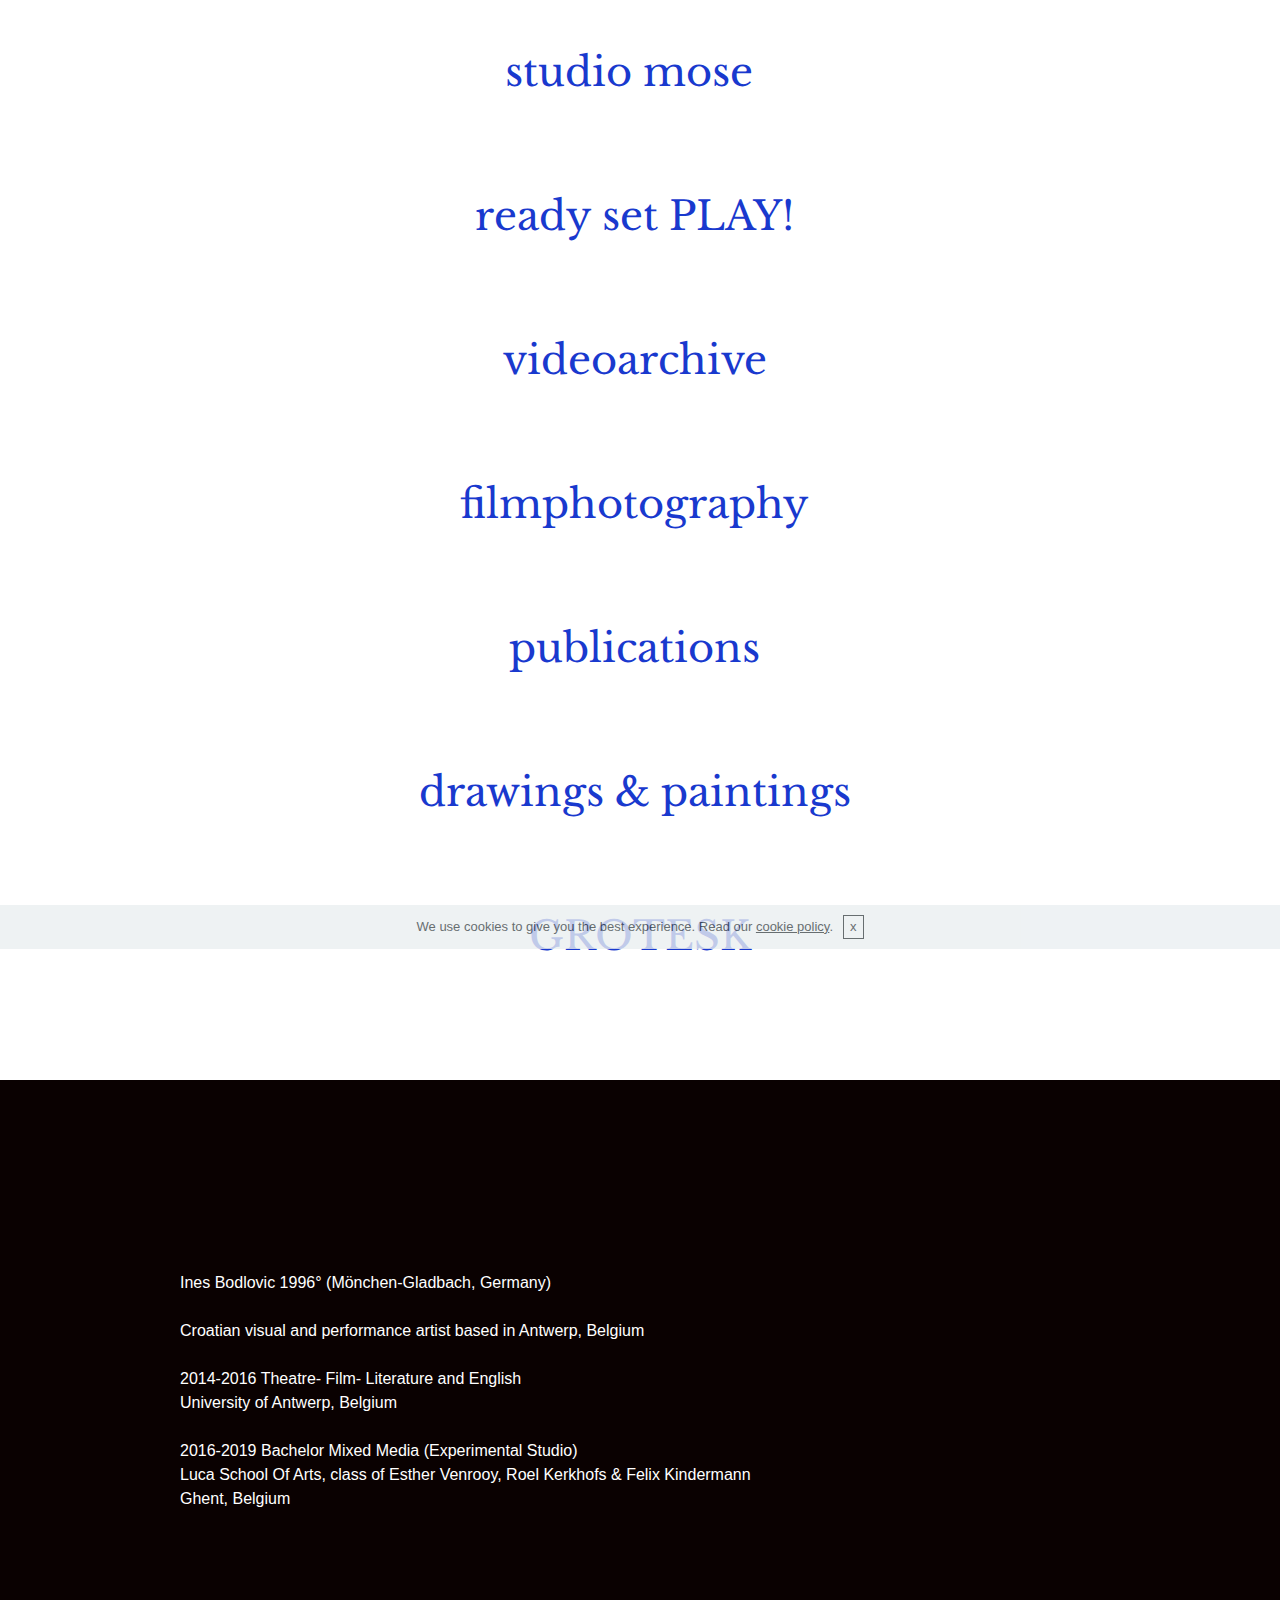
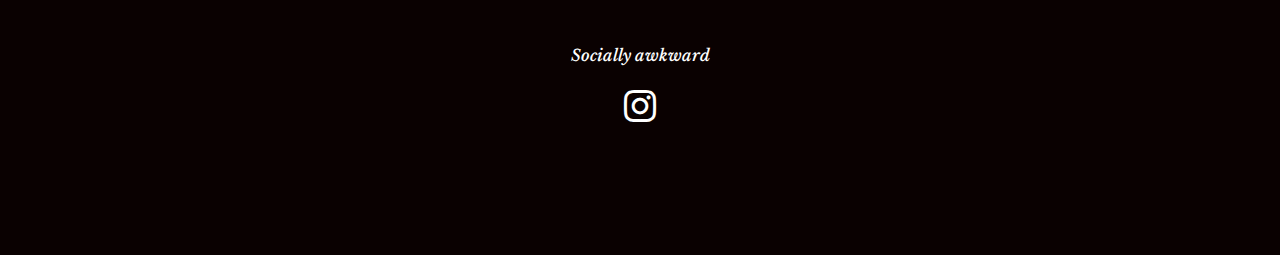
==== commit 2692bc6f: "create github pages" ====
--- a/index.html
+++ b/index.html
@@ -55,7 +55,7 @@
 
 </section>
 
-<section class="engine"><a href="https://mobirise.info/g">how to build your own website</a></section><section class="header1 cid-rhL527DxNO" id="header16-29">
+<section class="engine"><a href="https://mobirise.info/v">free html templates</a></section><section class="header1 cid-rhL527DxNO" id="header16-29">
 
     
 
